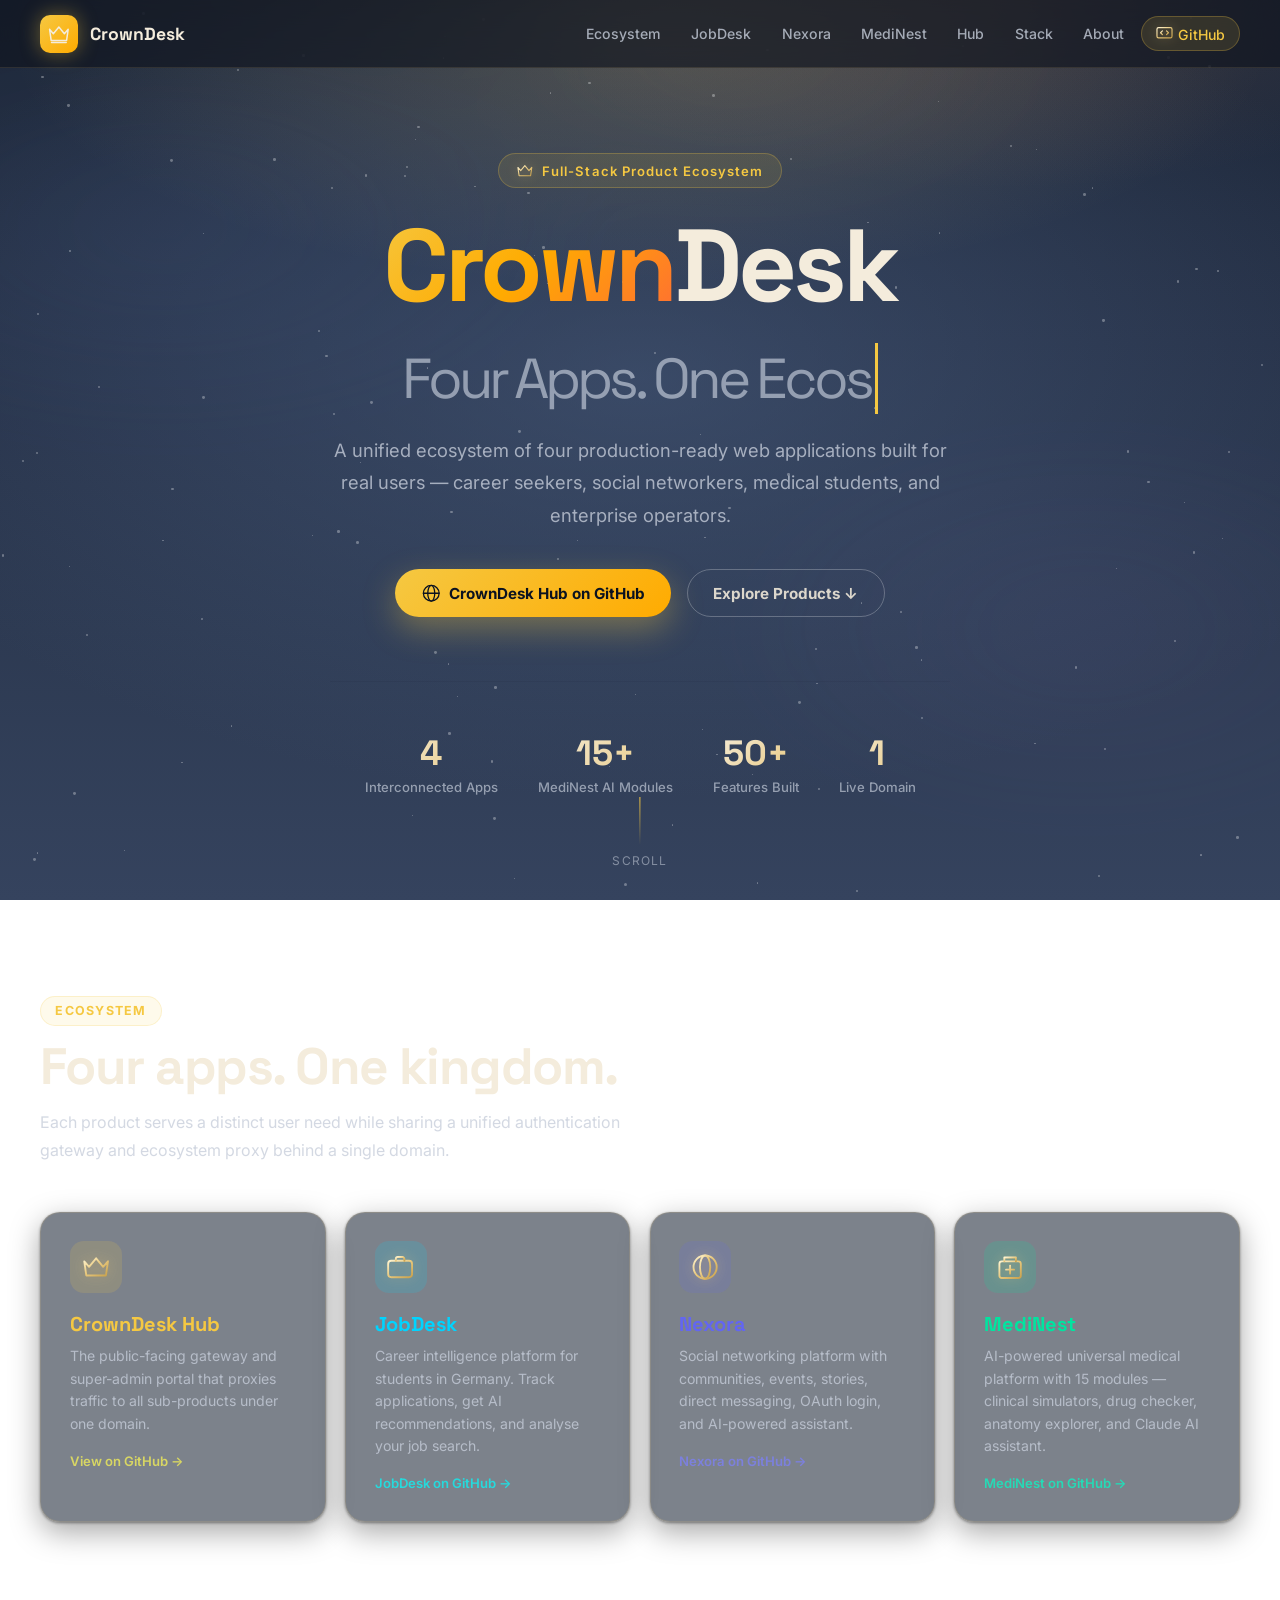
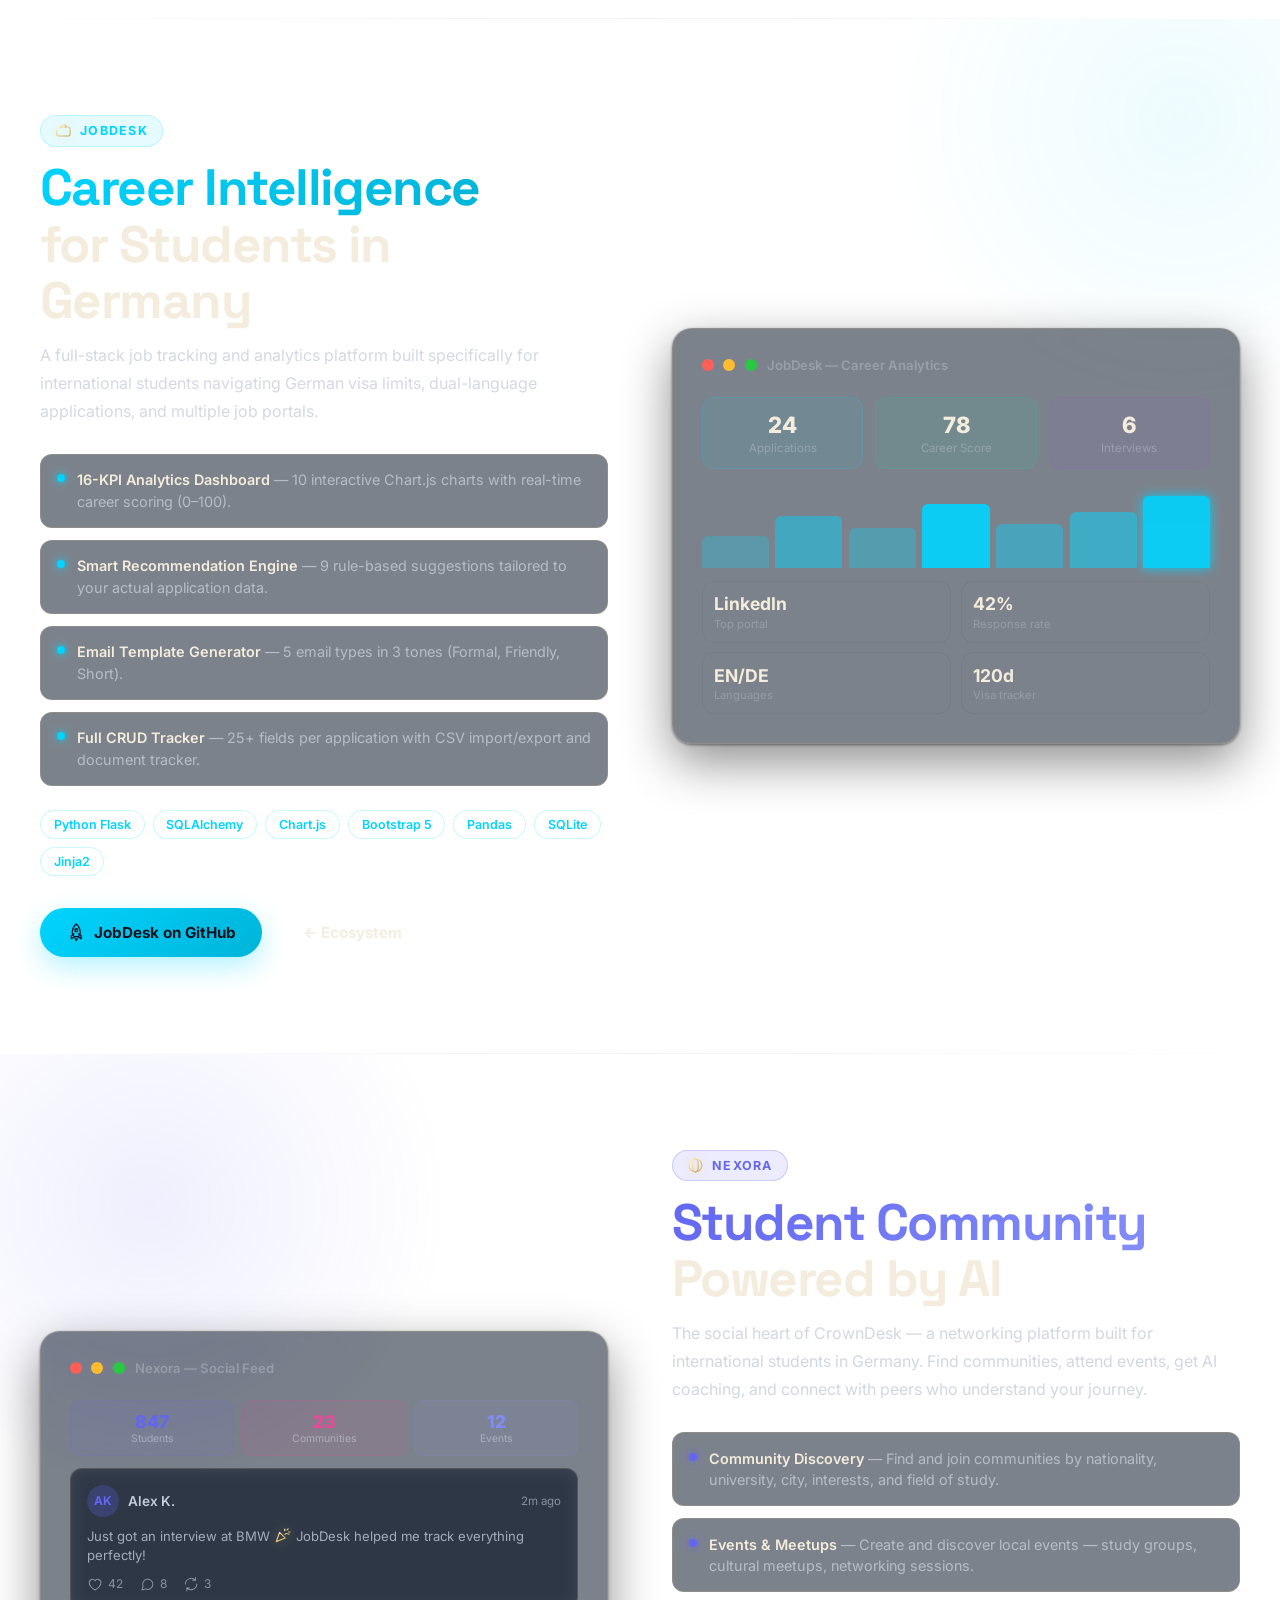
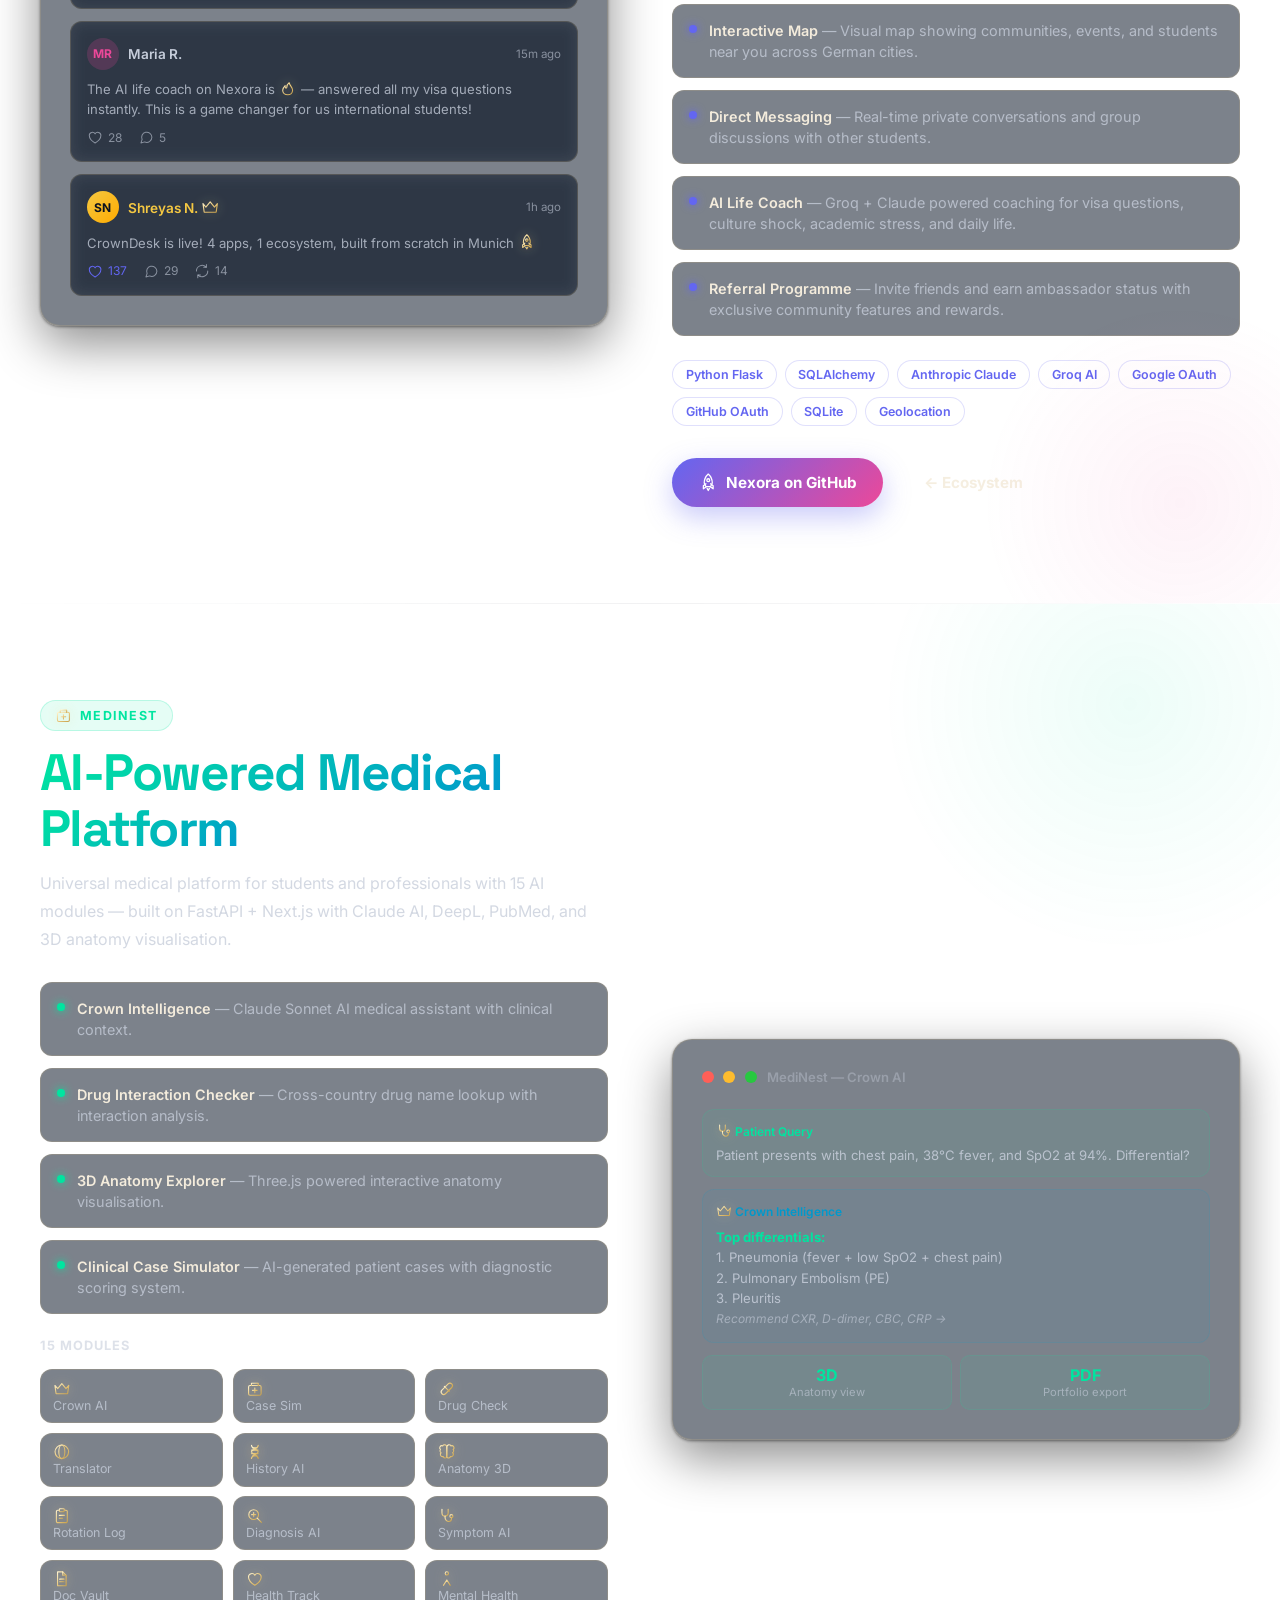
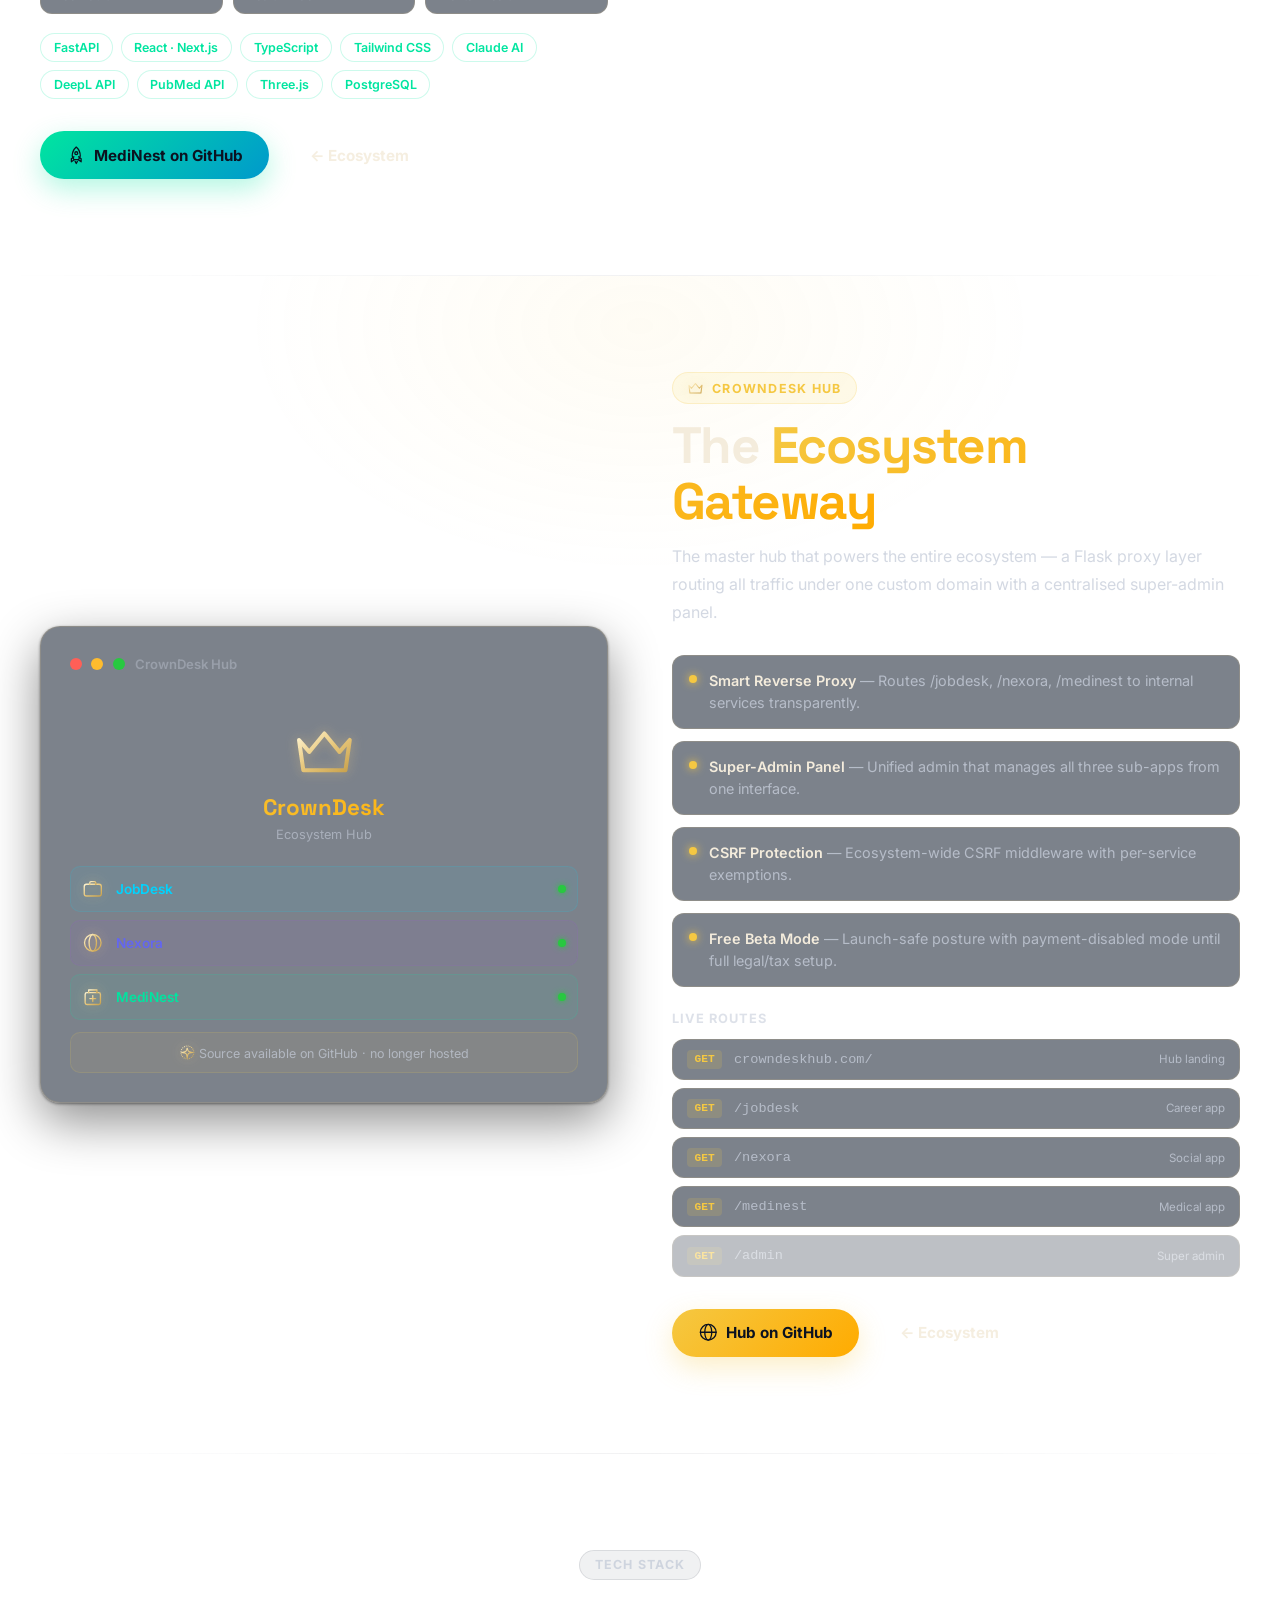
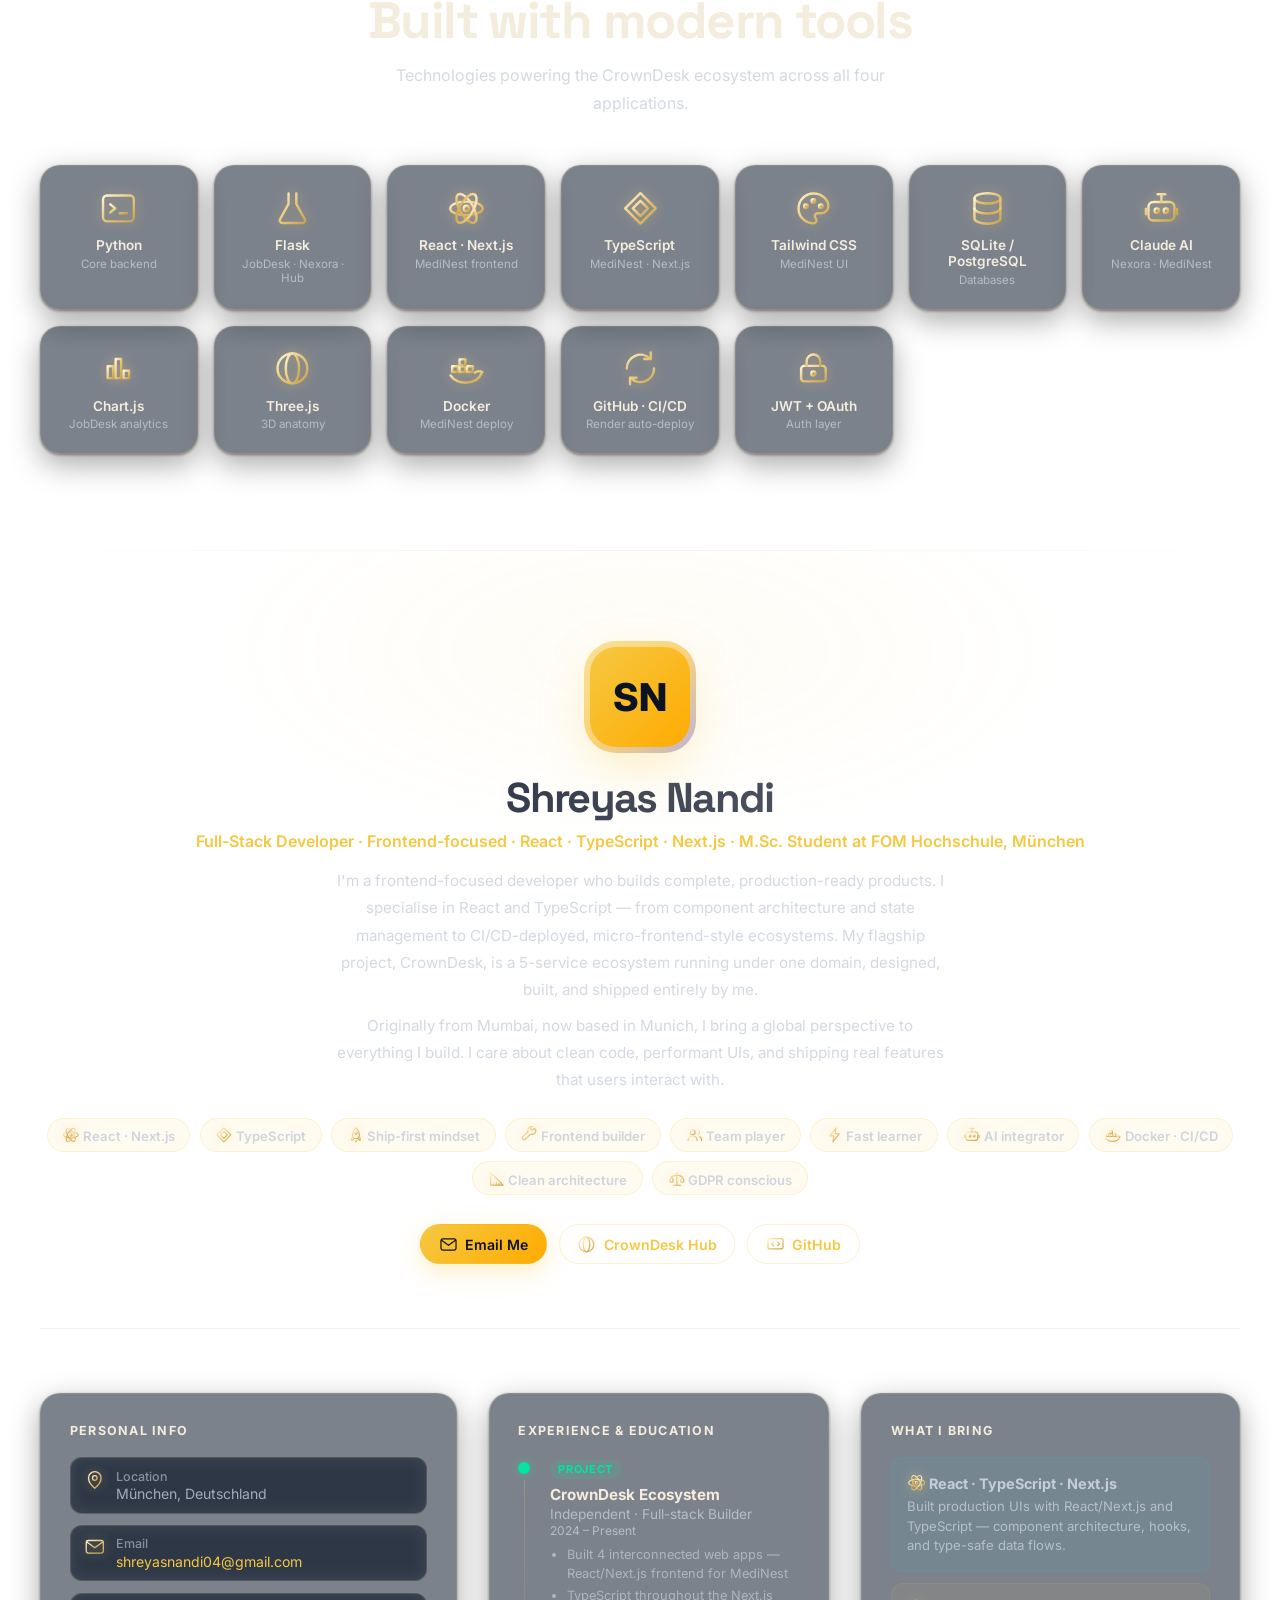
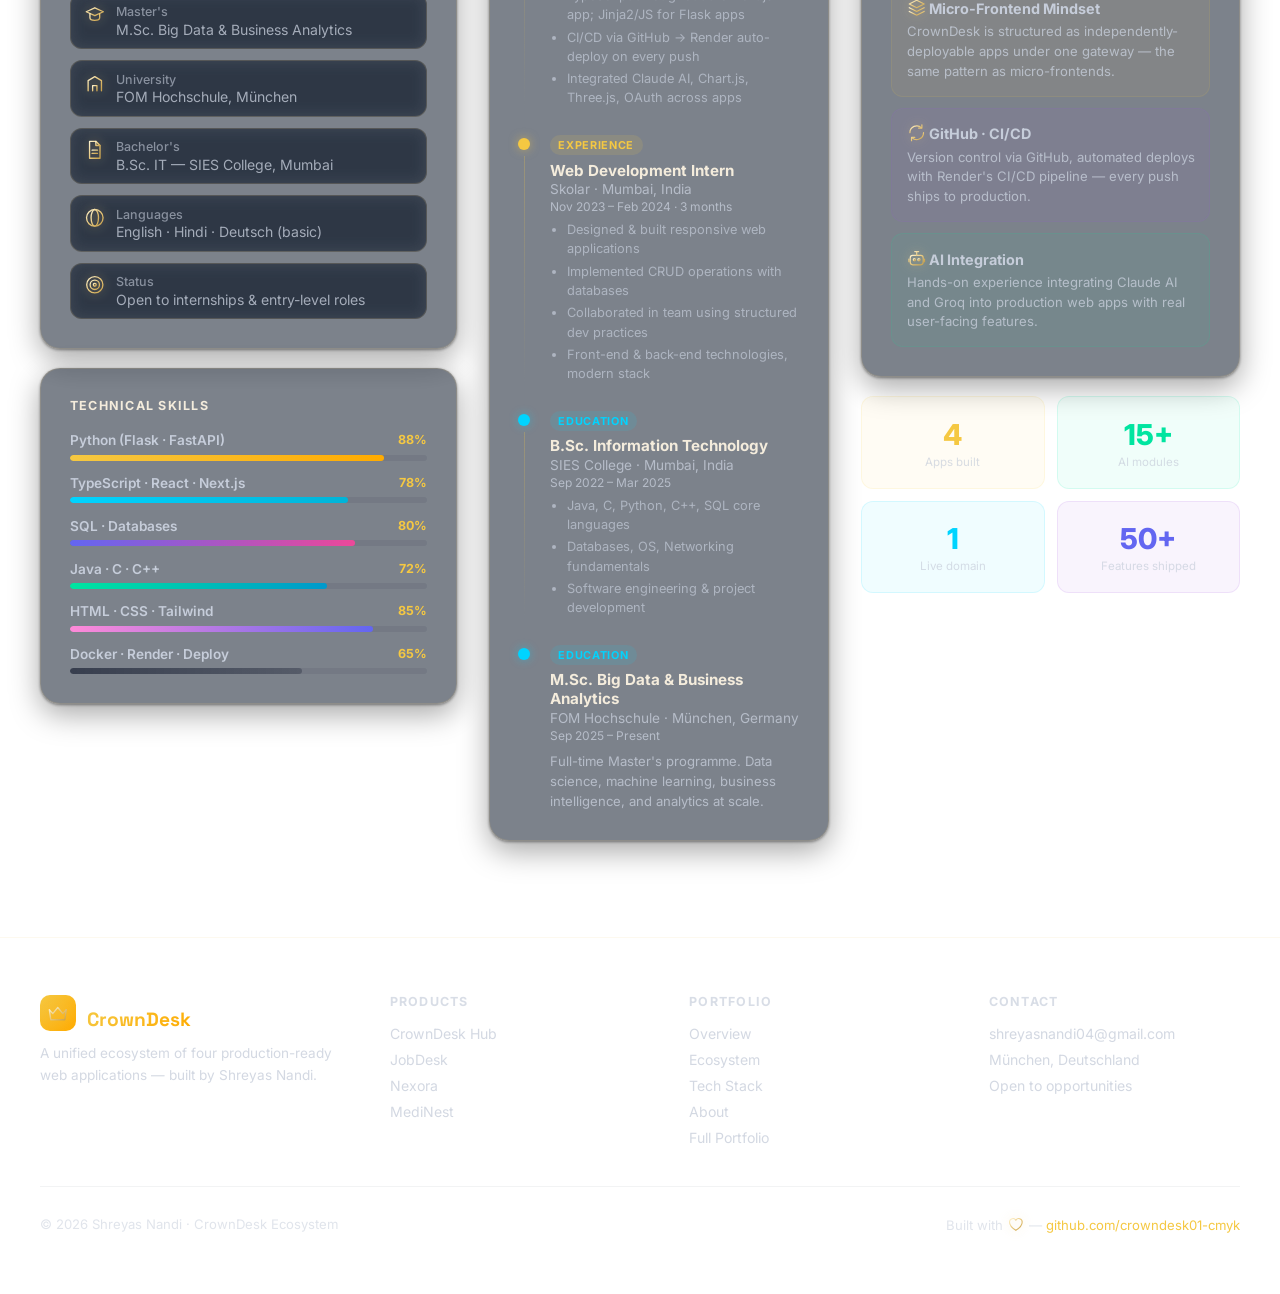
==== index.html @ 90d5b8d0 "Add files via upload" ====
<!DOCTYPE html>
<html lang="en">
<head>
  <meta charset="UTF-8">
  <meta name="viewport" content="width=device-width, initial-scale=1.0">
  <title>CrownDesk Ecosystem — Portfolio</title>
  <link rel="preconnect" href="https://fonts.googleapis.com">
  <link rel="preconnect" href="https://fonts.gstatic.com" crossorigin>
  <link href="https://fonts.googleapis.com/css2?family=Inter:wght@300;400;500;600;700;800;900&family=Space+Grotesk:wght@400;500;600;700&display=swap" rel="stylesheet">
  <style>
    /* ─── Gold line icons ─── */
    .ic-sprite { position: absolute; width: 0; height: 0; overflow: hidden; }
    .ic {
      width: 1.35em; height: 1.35em;
      fill: none;
      stroke: url(#goldStroke);
      stroke-width: 1.5;
      stroke-linecap: round;
      stroke-linejoin: round;
      vertical-align: -0.24em;
      filter: drop-shadow(0 0 6px rgba(232,200,125,.45));
      overflow: visible;
      flex: none;
    }
    /* on filled surfaces a gold stroke is invisible — follow the text colour instead */
    .btn .ic, .nav-crown .ic, .social-action .ic, .about-link.primary .ic {
      stroke: currentColor;
      filter: none;
    }

    /* ─── Reset & Base ─── */
    *, *::before, *::after { box-sizing: border-box; margin: 0; padding: 0; }
    html { scroll-behavior: smooth; font-size: 16px; }
    body {
      font-family: 'Inter', sans-serif;
      background: #ffffff;
      color: #f4ecdc;
      overflow-x: hidden;
    }
    a { color: inherit; text-decoration: none; }
    img { max-width: 100%; }

    /* ─── CSS Variables ─── */
    :root {
      /* --sp = scroll progress 0→1, set in JS. Drives the dusk→midnight shift. */
      --sp: 0;

      --gold: #f5c842;
      --gold-dim: #b8912e;
      --hub-bg: #eef1f6;

      --jd-cyan: #00d4ff;
      --jd-teal: #00b4d8;
      --jd-dark: #eef6fc;

      --nx-purple: #6366f1;
      --nx-pink: #ec4899;
      --nx-blue: #818cf8;
      --nx-dark: #f7f5fc;

      --mn-green: #00e5a0;
      --mn-blue: #0099cc;
      --mn-dark: #edf9f6;

      --radius: 20px;
      --radius-sm: 12px;
    }

    /* ─── Scrollbar ─── */
    ::-webkit-scrollbar { width: 6px; }
    ::-webkit-scrollbar-track { background: #eef1f6; }
    ::-webkit-scrollbar-thumb { background: var(--gold); border-radius: 3px; }

    /* ─── Navigation ─── */
    .nav {
      position: fixed; top: 0; left: 0; right: 0; z-index: 100;
      display: flex; align-items: center; justify-content: space-between;
      padding: 0 2.5rem;
      height: 68px;
      background: rgba(255, 255, 255, 0.82);
      backdrop-filter: blur(20px);
      border-bottom: 1px solid rgba(15, 23, 42, 0.08);
    }
    .nav-brand {
      display: flex; align-items: center; gap: 0.75rem;
      font-family: 'Space Grotesk', sans-serif;
      font-weight: 700; font-size: 1.1rem;
    }
    .nav-crown {
      width: 38px; height: 38px;
      background: linear-gradient(135deg, var(--gold), #ffab00);
      border-radius: 10px;
      display: grid; place-items: center;
      font-size: 1.1rem;
      box-shadow: 0 0 20px rgba(245, 200, 66, 0.4);
      animation: pulse-crown 3s ease-in-out infinite;
    }
    @keyframes pulse-crown {
      0%, 100% { box-shadow: 0 0 20px rgba(245, 200, 66, 0.4); }
      50% { box-shadow: 0 0 40px rgba(245, 200, 66, 0.7); }
    }
    .nav-links { display: flex; align-items: center; gap: 0.2rem; }
    .nav-links a {
      padding: 0.45rem 0.85rem;
      border-radius: 999px;
      font-size: 0.88rem; font-weight: 500;
      color: rgba(232, 234, 246, 0.7);
      transition: all 0.2s;
    }
    .nav-links a:hover { color: #f4ecdc; background: rgba(15,23,42,0.05); }
    .nav-links a.nav-live {
      background: rgba(245, 200, 66, 0.12);
      color: var(--gold);
      border: 1px solid rgba(245, 200, 66, 0.25);
    }
    .nav-links a.nav-live:hover { background: rgba(245, 200, 66, 0.22); }

    /* ─── Particle Canvas ─── */
    #particle-canvas {
      position: absolute; inset: 0; pointer-events: none;
    }

    /* ─── Hero Section ─── */
    .hero {
      position: relative;
      min-height: 100vh;
      display: flex; align-items: center; justify-content: center;
      text-align: center;
      padding: 7rem 2rem 4rem;
      overflow: hidden;
      background: radial-gradient(ellipse at 50% 0%, rgba(245,200,66,0.12) 0%, transparent 60%),
                  radial-gradient(ellipse at 80% 80%, rgba(157,78,221,0.08) 0%, transparent 50%),
                  #ffffff;
    }
    .hero-glow {
      position: absolute;
      width: 700px; height: 700px;
      top: 50%; left: 50%;
      transform: translate(-50%, -60%);
      background: radial-gradient(circle, rgba(245,200,66,0.08) 0%, transparent 70%);
      pointer-events: none;
    }
    .hero-content { position: relative; z-index: 2; max-width: 900px; }
    .hero-eyebrow {
      display: inline-flex; align-items: center; gap: 0.5rem;
      padding: 0.5rem 1.1rem;
      background: rgba(245,200,66,0.1);
      border: 1px solid rgba(245,200,66,0.25);
      border-radius: 999px;
      font-size: 0.82rem; font-weight: 600; letter-spacing: 0.08em;
      color: var(--gold);
      margin-bottom: 1.8rem;
      opacity: 0; transform: translateY(20px);
      animation: fade-up 0.7s ease 0.3s forwards;
    }
    .hero-title {
      font-family: 'Space Grotesk', sans-serif;
      font-size: clamp(3.2rem, 8vw, 7rem);
      font-weight: 800; line-height: 0.95;
      letter-spacing: -0.04em;
      opacity: 0; transform: translateY(30px);
      animation: fade-up 0.8s ease 0.5s forwards;
    }
    .hero-title { color: #f4ecdc; }
    .hero-title .crown-word {
      background: linear-gradient(135deg, var(--gold), #ffab00, #ff6b35);
      -webkit-background-clip: text; -webkit-text-fill-color: transparent;
      background-clip: text;
    }
    .hero-sub {
      margin: 1.4rem auto 0;
      max-width: 620px;
      font-size: 1.15rem; line-height: 1.75;
      color: rgba(198,205,218,.78);
      opacity: 0; transform: translateY(20px);
      animation: fade-up 0.8s ease 0.75s forwards;
    }
    .hero-actions {
      display: flex; justify-content: center; flex-wrap: wrap; gap: 1rem;
      margin-top: 2.4rem;
      opacity: 0; transform: translateY(20px);
      animation: fade-up 0.8s ease 1s forwards;
    }
    .btn {
      display: inline-flex; align-items: center; gap: 0.5rem;
      padding: 0.85rem 1.6rem;
      border-radius: 999px;
      font-weight: 700; font-size: 0.95rem;
      transition: all 0.25s cubic-bezier(0.34, 1.56, 0.64, 1);
      cursor: pointer; border: none;
    }
    .btn:hover { transform: translateY(-3px) scale(1.04); }
    .btn-gold {
      background: linear-gradient(135deg, var(--gold), #ffab00);
      color: #0b1220;
      box-shadow: 0 12px 32px rgba(245,200,66,0.35);
    }
    .btn-gold:hover { box-shadow: 0 20px 48px rgba(245,200,66,0.55); }
    .btn-outline {
      background: transparent;
      border: 1.5px solid rgba(15,23,42,0.2);
      color: rgba(198,205,218,.70);
    }
    .btn-outline:hover { border-color: rgba(198,205,218,.68); color: #f4ecdc; background: rgba(15,23,42,0.06); }

    /* Ecosystem stat strip */
    .hero-stats {
      display: flex; justify-content: center; flex-wrap: wrap; gap: 2.5rem;
      margin-top: 4rem;
      padding-top: 3rem;
      border-top: 1px solid rgba(15,23,42,0.07);
      opacity: 0; transform: translateY(20px);
      animation: fade-up 0.8s ease 1.2s forwards;
    }
    .hero-stat { text-align: center; }
    .hero-stat-num {
      font-family: 'Space Grotesk', sans-serif;
      font-size: 2.2rem; font-weight: 800;
      background: linear-gradient(135deg, #0f172a, #475569);
      -webkit-background-clip: text; -webkit-text-fill-color: transparent;
      background-clip: text;
    }
    .hero-stat-label { font-size: 0.82rem; color: rgba(198,205,218,.68); margin-top: 0.25rem; font-weight: 500; }

    /* scroll indicator */
    .scroll-indicator {
      position: absolute; bottom: 2rem; left: 50%; transform: translateX(-50%);
      display: flex; flex-direction: column; align-items: center; gap: 0.5rem;
      color: rgba(198,205,218,.55); font-size: 0.75rem; letter-spacing: 0.1em;
      animation: bounce-scroll 2.5s ease-in-out infinite;
    }
    .scroll-line {
      width: 1.5px; height: 48px;
      background: linear-gradient(to bottom, var(--gold), transparent);
    }
    @keyframes bounce-scroll {
      0%, 100% { transform: translateX(-50%) translateY(0); opacity: 0.35; }
      50% { transform: translateX(-50%) translateY(8px); opacity: 0.7; }
    }

    /* ─── Section Base ─── */
    .section { padding: 6rem 2rem; }
    .section-inner { max-width: 1200px; margin: 0 auto; }
    .section-tag {
      display: inline-flex; align-items: center; gap: 0.5rem;
      padding: 0.4rem 0.9rem;
      border-radius: 999px;
      font-size: 0.78rem; font-weight: 700; letter-spacing: 0.1em;
      text-transform: uppercase;
    }
    .section-title {
      font-family: 'Space Grotesk', sans-serif;
      font-size: clamp(2rem, 4vw, 3.2rem);
      font-weight: 800; letter-spacing: -0.03em;
      line-height: 1.1;
      margin-top: 0.85rem;
    }
    .section-desc {
      margin-top: 0.75rem;
      max-width: 580px;
      font-size: 1rem; line-height: 1.75;
      color: rgba(198,205,218,.74);
    }

    /* ─── Reveal Animation ─── */
    .reveal {
      opacity: 0;
      transform: translateY(40px);
      transition: opacity 0.7s cubic-bezier(0.25, 0.46, 0.45, 0.94),
                  transform 0.7s cubic-bezier(0.25, 0.46, 0.45, 0.94);
    }
    .reveal.visible { opacity: 1; transform: translateY(0); }
    .reveal-left {
      opacity: 0; transform: translateX(-40px);
      transition: opacity 0.7s ease, transform 0.7s ease;
    }
    .reveal-left.visible { opacity: 1; transform: translateX(0); }
    .reveal-right {
      opacity: 0; transform: translateX(40px);
      transition: opacity 0.7s ease, transform 0.7s ease;
    }
    .reveal-right.visible { opacity: 1; transform: translateX(0); }
    .delay-1 { transition-delay: 0.1s; }
    .delay-2 { transition-delay: 0.2s; }
    .delay-3 { transition-delay: 0.3s; }
    .delay-4 { transition-delay: 0.4s; }
    .delay-5 { transition-delay: 0.5s; }

    @keyframes fade-up {
      to { opacity: 1; transform: translateY(0); }
    }

    /* ─── Ecosystem Map ─── */
    .ecosystem-section {
      background: linear-gradient(180deg, #ffffff 0%, #f3f5f9 100%);
    }
    .ecosystem-grid {
      display: grid;
      grid-template-columns: repeat(auto-fit, minmax(260px, 1fr));
      gap: 1.2rem;
      margin-top: 3rem;
    }
    .eco-card {
      position: relative;
      padding: 1.8rem;
      border-radius: var(--radius);
      border: 1px solid rgba(15,23,42,0.07);
      background: rgba(15,23,42,0.03);
      cursor: pointer;
      transition: transform 0.3s cubic-bezier(0.34, 1.56, 0.64, 1),
                  box-shadow 0.3s ease,
                  border-color 0.3s ease;
      overflow: hidden;
      text-decoration: none; color: inherit; display: block;
    }
    .eco-card::before {
      content: ''; position: absolute; inset: 0;
      background: var(--eco-glow);
      opacity: 0; transition: opacity 0.35s;
    }
    .eco-card:hover { transform: translateY(-8px) scale(1.02); }
    .eco-card:hover::before { opacity: 1; }
    .eco-card.hub { --eco-glow: radial-gradient(circle at top left, rgba(245,200,66,0.12) 0%, transparent 60%); }
    .eco-card.hub:hover { border-color: rgba(245,200,66,0.4); box-shadow: 0 24px 64px rgba(245,200,66,0.18); }
    .eco-card.jobdesk { --eco-glow: radial-gradient(circle at top left, rgba(0,212,255,0.12) 0%, transparent 60%); }
    .eco-card.jobdesk:hover { border-color: rgba(0,212,255,0.4); box-shadow: 0 24px 64px rgba(0,212,255,0.18); }
    .eco-card.nexora { --eco-glow: radial-gradient(circle at top left, rgba(99,102,241,0.12) 0%, transparent 60%); }
    .eco-card.nexora:hover { border-color: rgba(99,102,241,0.4); box-shadow: 0 24px 64px rgba(99,102,241,0.18); }
    .eco-card.medinest { --eco-glow: radial-gradient(circle at top left, rgba(0,229,160,0.12) 0%, transparent 60%); }
    .eco-card.medinest:hover { border-color: rgba(0,229,160,0.4); box-shadow: 0 24px 64px rgba(0,229,160,0.18); }
    .eco-icon {
      width: 52px; height: 52px;
      border-radius: 14px;
      display: grid; place-items: center;
      font-size: 1.4rem; margin-bottom: 1.1rem;
    }
    .eco-card.hub .eco-icon { background: rgba(245,200,66,0.15); }
    .eco-card.jobdesk .eco-icon { background: rgba(0,212,255,0.15); }
    .eco-card.nexora .eco-icon { background: rgba(99,102,241,0.15); }
    .eco-card.medinest .eco-icon { background: rgba(0,229,160,0.15); }
    .eco-name {
      font-family: 'Space Grotesk', sans-serif;
      font-size: 1.25rem; font-weight: 700;
    }
    .eco-card.hub .eco-name { color: var(--gold); }
    .eco-card.jobdesk .eco-name { color: var(--jd-cyan); }
    .eco-card.nexora .eco-name { color: var(--nx-purple); }
    .eco-card.medinest .eco-name { color: var(--mn-green); }
    .eco-desc { margin-top: 0.5rem; font-size: 0.88rem; color: rgba(198,205,218,.72); line-height: 1.6; }
    .eco-link {
      display: inline-flex; align-items: center; gap: 0.4rem;
      margin-top: 1.1rem; font-size: 0.82rem; font-weight: 600;
      opacity: 0.7; transition: opacity 0.2s;
    }
    .eco-card:hover .eco-link { opacity: 1; }
    .eco-card.hub .eco-link { color: var(--gold); }
    .eco-card.jobdesk .eco-link { color: var(--jd-cyan); }
    .eco-card.nexora .eco-link { color: var(--nx-purple); }
    .eco-card.medinest .eco-link { color: var(--mn-green); }

    /* ─── Product Sections ─── */

    /* JobDesk */
    .jobdesk-section {
      background: linear-gradient(180deg, #f4f8fb 0%, #f1f8fc 100%);
      position: relative; overflow: hidden;
    }
    .jobdesk-section::before {
      content: '';
      position: absolute; top: -200px; right: -200px;
      width: 600px; height: 600px;
      background: radial-gradient(circle, rgba(0,212,255,0.07) 0%, transparent 70%);
      pointer-events: none;
    }
    .product-layout { display: grid; grid-template-columns: 1fr 1fr; gap: 4rem; align-items: center; }
    .product-tag { background: rgba(0,212,255,0.1); color: var(--jd-cyan); border: 1px solid rgba(0,212,255,0.2); }
    .product-title-jd { color: #f4ecdc; }
    .product-title-jd span {
      background: linear-gradient(135deg, var(--jd-cyan), var(--jd-teal));
      -webkit-background-clip: text; -webkit-text-fill-color: transparent; background-clip: text;
    }
    .feature-list { margin-top: 1.8rem; display: grid; gap: 0.75rem; }
    .feature-item {
      display: flex; align-items: flex-start; gap: 0.75rem;
      padding: 0.9rem 1rem;
      border-radius: var(--radius-sm);
      background: rgba(0,212,255,0.05);
      border: 1px solid rgba(0,212,255,0.1);
      transition: background 0.25s, border-color 0.25s;
    }
    .feature-item:hover { background: rgba(0,212,255,0.1); border-color: rgba(0,212,255,0.2); }
    .feature-dot {
      width: 8px; height: 8px; border-radius: 50%;
      flex-shrink: 0; margin-top: 5px;
    }
    .dot-jd { background: var(--jd-cyan); box-shadow: 0 0 8px var(--jd-cyan); }
    .dot-nx { background: var(--nx-purple); box-shadow: 0 0 8px var(--nx-purple); }
    .dot-mn { background: var(--mn-green); box-shadow: 0 0 8px var(--mn-green); }
    .dot-hub { background: var(--gold); box-shadow: 0 0 8px var(--gold); }
    .feature-text { font-size: 0.9rem; color: rgba(198,205,218,.84); line-height: 1.5; }
    .feature-text strong { color: #f4ecdc; font-weight: 600; }

    .product-visual {
      position: relative;
    }
    .product-card-mock {
      background: rgba(15,23,42,0.03);
      border: 1px solid rgba(15,23,42,0.08);
      border-radius: var(--radius);
      padding: 1.8rem;
      position: relative; overflow: hidden;
    }
    .mock-header {
      display: flex; align-items: center; gap: 0.6rem; margin-bottom: 1.5rem;
    }
    .mock-dot { width: 12px; height: 12px; border-radius: 50%; }
    .mock-title { font-size: 0.82rem; font-weight: 600; opacity: 0.5; }
    .mock-bar {
      height: 8px; border-radius: 999px; margin-bottom: 0.6rem;
    }
    .mock-chart {
      margin-top: 1.2rem;
      display: grid; grid-template-columns: repeat(7, 1fr);
      gap: 0.4rem; align-items: end; height: 80px;
    }
    .mock-bar-v {
      border-radius: 6px 6px 0 0;
      transition: height 1s ease;
    }
    .mock-stat-row { display: grid; grid-template-columns: repeat(3, 1fr); gap: 0.75rem; margin-top: 1.2rem; }
    .mock-stat { padding: 0.8rem; border-radius: var(--radius-sm); text-align: center; }
    .mock-stat-num { font-size: 1.4rem; font-weight: 800; }
    .mock-stat-label { font-size: 0.72rem; opacity: 0.5; margin-top: 0.2rem; }
    .mock-kpi-grid { display: grid; grid-template-columns: repeat(2, 1fr); gap: 0.6rem; margin-top: 0.8rem; }
    .mock-kpi {
      padding: 0.7rem; border-radius: var(--radius-sm);
      border: 1px solid rgba(15,23,42,0.06);
    }
    .mock-kpi-v { font-size: 1.1rem; font-weight: 700; }
    .mock-kpi-l { font-size: 0.7rem; opacity: 0.45; margin-top: 0.15rem; }

    .tech-chips { display: flex; flex-wrap: wrap; gap: 0.5rem; margin-top: 1.5rem; }
    .tech-chip {
      padding: 0.38rem 0.8rem;
      border-radius: 999px;
      font-size: 0.78rem; font-weight: 600;
      border: 1px solid rgba(15,23,42,0.1);
    }
    .chip-jd { background: rgba(0,212,255,0.08); color: var(--jd-cyan); border-color: rgba(0,212,255,0.2); }
    .chip-nx { background: rgba(99,102,241,0.08); color: var(--nx-purple); border-color: rgba(99,102,241,0.2); }
    .chip-mn { background: rgba(0,229,160,0.08); color: var(--mn-green); border-color: rgba(0,229,160,0.2); }
    .chip-hub { background: rgba(245,200,66,0.08); color: var(--gold); border-color: rgba(245,200,66,0.2); }

    .product-links { display: flex; gap: 0.9rem; flex-wrap: wrap; margin-top: 2rem; }
    .btn-jd {
      background: linear-gradient(135deg, var(--jd-cyan), var(--jd-teal));
      color: #0b1220; box-shadow: 0 10px 28px rgba(0,212,255,0.3);
    }
    .btn-jd:hover { box-shadow: 0 18px 44px rgba(0,212,255,0.5); }
    .btn-nx {
      background: linear-gradient(135deg, var(--nx-purple), var(--nx-pink));
      color: #fff; box-shadow: 0 10px 28px rgba(99,102,241,0.35);
    }
    .btn-nx:hover { box-shadow: 0 18px 44px rgba(99,102,241,0.55); }
    .btn-mn {
      background: linear-gradient(135deg, var(--mn-green), var(--mn-blue));
      color: #0b1220; box-shadow: 0 10px 28px rgba(0,229,160,0.3);
    }
    .btn-mn:hover { box-shadow: 0 18px 44px rgba(0,229,160,0.5); }
    .btn-hub {
      background: linear-gradient(135deg, var(--gold), #ffab00);
      color: #0b1220; box-shadow: 0 10px 28px rgba(245,200,66,0.3);
    }
    .btn-hub:hover { box-shadow: 0 18px 44px rgba(245,200,66,0.5); }

    /* Nexora */
    .nexora-section {
      background: linear-gradient(180deg, #f6f5fd 0%, #f2f4fc 100%);
      position: relative; overflow: hidden;
    }
    .nexora-section::before {
      content: '';
      position: absolute; top: -150px; left: -150px;
      width: 600px; height: 600px;
      background: radial-gradient(circle, rgba(99,102,241,0.1) 0%, transparent 70%);
      pointer-events: none;
      animation: float-orb 12s ease-in-out infinite;
    }
    .nexora-section::after {
      content: '';
      position: absolute; bottom: -100px; right: -100px;
      width: 400px; height: 400px;
      background: radial-gradient(circle, rgba(236,72,153,0.07) 0%, transparent 70%);
      pointer-events: none;
      animation: float-orb 16s ease-in-out infinite reverse;
    }
    @keyframes float-orb {
      0%,100% { transform: translate(0,0) scale(1); }
      50% { transform: translate(30px,-20px) scale(1.1); }
    }
    .product-tag-nx { background: rgba(99,102,241,0.12); color: var(--nx-purple); border: 1px solid rgba(99,102,241,0.25); }
    .product-title-nx span {
      background: linear-gradient(135deg, var(--nx-purple), var(--nx-blue), var(--nx-pink));
      background-size: 200% auto;
      -webkit-background-clip: text; -webkit-text-fill-color: transparent; background-clip: text;
      animation: gradient-shift 4s ease infinite;
    }
    @keyframes gradient-shift {
      0% { background-position: 0% 50%; }
      50% { background-position: 100% 50%; }
      100% { background-position: 0% 50%; }
    }
    .feature-item-nx {
      background: rgba(99,102,241,0.05);
      border: 1px solid rgba(99,102,241,0.1);
    }
    .feature-item-nx:hover { background: rgba(99,102,241,0.12); border-color: rgba(99,102,241,0.25); }

    .social-mock { display: grid; gap: 0.75rem; }
    .social-post {
      padding: 1rem;
      border-radius: var(--radius-sm);
      background: rgba(157,78,221,0.06);
      border: 1px solid rgba(157,78,221,0.12);
    }
    .social-post-header { display: flex; align-items: center; gap: 0.6rem; margin-bottom: 0.6rem; }
    .social-avatar {
      width: 32px; height: 32px; border-radius: 50%;
      display: grid; place-items: center;
      font-size: 0.75rem; font-weight: 700;
    }
    .social-name { font-size: 0.85rem; font-weight: 600; }
    .social-time { font-size: 0.72rem; color: rgba(198,205,218,.60); margin-left: auto; }
    .social-body { font-size: 0.82rem; color: rgba(198,205,218,.78); line-height: 1.5; }
    .social-actions { display: flex; gap: 1rem; margin-top: 0.6rem; }
    .social-action { font-size: 0.75rem; color: rgba(198,205,218,.60); display: flex; align-items: center; gap: 0.3rem; }

    /* MediNest */
    .medinest-section {
      background: linear-gradient(180deg, #edf9f6 0%, #eff9f6 100%);
      position: relative; overflow: hidden;
    }
    .medinest-section::before {
      content: '';
      position: absolute; top: -150px; right: -100px;
      width: 500px; height: 500px;
      background: radial-gradient(circle, rgba(0,229,160,0.07) 0%, transparent 70%);
      pointer-events: none;
    }
    .product-tag-mn { background: rgba(0,229,160,0.1); color: var(--mn-green); border: 1px solid rgba(0,229,160,0.2); }
    .product-title-mn span {
      background: linear-gradient(135deg, var(--mn-green), var(--mn-blue));
      -webkit-background-clip: text; -webkit-text-fill-color: transparent; background-clip: text;
    }
    .feature-item-mn {
      background: rgba(0,229,160,0.04);
      border: 1px solid rgba(0,229,160,0.08);
    }
    .feature-item-mn:hover { background: rgba(0,229,160,0.1); border-color: rgba(0,229,160,0.2); }

    .modules-grid { display: grid; grid-template-columns: repeat(3, 1fr); gap: 0.6rem; margin-top: 1rem; }
    .module-chip {
      padding: 0.6rem 0.75rem;
      border-radius: var(--radius-sm);
      background: rgba(0,229,160,0.06);
      border: 1px solid rgba(0,229,160,0.1);
      font-size: 0.78rem; color: rgba(198,205,218,.80);
      transition: all 0.2s;
    }
    .module-chip:hover { background: rgba(0,229,160,0.14); border-color: rgba(0,229,160,0.25); color: var(--mn-green); }
    .module-chip span { display: block; font-weight: 600; font-size: 0.82rem; }

    /* Hub section */
    .hub-section {
      background: linear-gradient(180deg, #fafbfd 0%, #f3f5f9 100%);
      position: relative; overflow: hidden;
    }
    .hub-section::before {
      content: '';
      position: absolute;
      top: -200px; left: 50%; transform: translateX(-50%);
      width: 800px; height: 500px;
      background: radial-gradient(ellipse, rgba(245,200,66,0.06) 0%, transparent 70%);
      pointer-events: none;
    }
    .product-tag-hub { background: rgba(245,200,66,0.1); color: var(--gold); border: 1px solid rgba(245,200,66,0.2); }
    .product-title-hub span {
      background: linear-gradient(135deg, var(--gold), #ffab00);
      -webkit-background-clip: text; -webkit-text-fill-color: transparent; background-clip: text;
    }
    .feature-item-hub {
      background: rgba(245,200,66,0.04);
      border: 1px solid rgba(245,200,66,0.08);
    }
    .feature-item-hub:hover { background: rgba(245,200,66,0.1); border-color: rgba(245,200,66,0.2); }

    .routes-grid { display: grid; gap: 0.5rem; margin-top: 0.5rem; }
    .route-item {
      display: flex; align-items: center; gap: 0.75rem;
      padding: 0.65rem 0.9rem;
      border-radius: var(--radius-sm);
      background: rgba(245,200,66,0.05);
      border: 1px solid rgba(245,200,66,0.1);
      font-family: monospace; font-size: 0.85rem;
      transition: all 0.2s;
    }
    .route-item:hover { background: rgba(245,200,66,0.1); border-color: rgba(245,200,66,0.25); }
    .route-method {
      padding: 0.2rem 0.45rem;
      border-radius: 4px;
      font-size: 0.7rem; font-weight: 700;
      background: rgba(245,200,66,0.15); color: var(--gold);
    }
    .route-path { color: rgba(198,205,218,.84); }
    .route-label { margin-left: auto; font-size: 0.72rem; color: rgba(198,205,218,.60); font-family: 'Inter', sans-serif; }

    /* ─── Tech Stack Section ─── */
    .techstack-section { background: #ffffff; }
    .stack-grid {
      display: grid;
      grid-template-columns: repeat(auto-fill, minmax(140px, 1fr));
      gap: 1rem; margin-top: 3rem;
    }
    .stack-card {
      padding: 1.4rem 1rem;
      border-radius: var(--radius);
      background: rgba(15,23,42,0.03);
      border: 1px solid rgba(15,23,42,0.07);
      text-align: center;
      transition: all 0.3s cubic-bezier(0.34, 1.56, 0.64, 1);
      cursor: default;
    }
    .stack-card:hover { transform: translateY(-6px); background: rgba(15,23,42,0.06); border-color: rgba(198,205,218,.38); }
    .stack-icon { font-size: 1.8rem; margin-bottom: 0.6rem; }
    .stack-name { font-size: 0.85rem; font-weight: 600; }
    .stack-sub { font-size: 0.72rem; color: rgba(198,205,218,.60); margin-top: 0.2rem; }

    /* ─── About Section ─── */
    .about-section {
      background: linear-gradient(180deg, #fbfcfe 0%, #ffffff 100%);
      position: relative; overflow: hidden;
    }
    .about-section::before {
      content: '';
      position: absolute; top: -100px; left: 50%; transform: translateX(-50%);
      width: 900px; height: 400px;
      background: radial-gradient(ellipse, rgba(245,200,66,0.05) 0%, transparent 70%);
      pointer-events: none;
    }
    .about-hero {
      text-align: center;
      padding-bottom: 4rem;
      border-bottom: 1px solid rgba(15,23,42,0.06);
      margin-bottom: 4rem;
    }
    .about-avatar-wrap {
      position: relative;
      display: inline-block;
      margin-bottom: 1.5rem;
    }
    .about-avatar-ring {
      position: absolute; inset: -6px;
      border-radius: 32px;
      background: linear-gradient(135deg, var(--gold), #ffab00, var(--nx-purple));
      animation: spin-ring 6s linear infinite;
      opacity: 0.5;
    }
    @keyframes spin-ring {
      0% { filter: hue-rotate(0deg); }
      100% { filter: hue-rotate(360deg); }
    }
    @keyframes avatar-float {
      0%, 100% { transform: translateY(0); }
      50% { transform: translateY(-8px); }
    }
    .about-avatar-wrap {
      animation: avatar-float 4s ease-in-out infinite;
    }
    .about-avatar {
      position: relative;
      width: 100px; height: 100px;
      border-radius: 26px;
      background: linear-gradient(135deg, var(--gold), #ffab00);
      display: grid; place-items: center;
      font-size: 2.4rem; font-weight: 800;
      color: #0b1220;
      box-shadow: 0 20px 50px rgba(245,200,66,0.3);
    }
    .about-name {
      font-family: 'Space Grotesk', sans-serif;
      font-size: 2.6rem; font-weight: 800; letter-spacing: -0.04em;
      background: linear-gradient(135deg, #0f172a, rgba(15,23,42,0.6));
      -webkit-background-clip: text; -webkit-text-fill-color: transparent; background-clip: text;
    }
    .about-role { font-size: 1rem; color: var(--gold); font-weight: 600; margin-top: 0.4rem; }
    .about-bio { margin: 1rem auto 0; max-width: 620px; font-size: 0.95rem; line-height: 1.8; color: rgba(198,205,218,.74); }
    .about-traits {
      display: flex; justify-content: center; flex-wrap: wrap; gap: 0.6rem;
      margin-top: 1.5rem;
    }
    .about-trait {
      padding: 0.45rem 0.9rem;
      border-radius: 999px;
      font-size: 0.82rem; font-weight: 600;
      background: rgba(245,200,66,0.08);
      border: 1px solid rgba(245,200,66,0.18);
      color: rgba(198,205,218,.84);
      transition: all 0.2s;
    }
    .about-trait:hover { background: rgba(245,200,66,0.18); color: #f4ecdc; }
    .about-links { display: flex; justify-content: center; gap: 0.75rem; flex-wrap: wrap; margin-top: 1.8rem; }
    .about-link {
      display: inline-flex; align-items: center; gap: 0.45rem;
      padding: 0.6rem 1.1rem;
      border-radius: 999px;
      font-size: 0.88rem; font-weight: 600;
      border: 1.5px solid rgba(245,200,66,0.25);
      color: var(--gold);
      transition: all 0.2s;
    }
    .about-link:hover { background: rgba(245,200,66,0.1); border-color: rgba(245,200,66,0.5); }
    .about-link.primary {
      background: linear-gradient(135deg, var(--gold), #ffab00);
      color: #0b1220; border-color: transparent;
      box-shadow: 0 8px 24px rgba(245,200,66,0.3);
    }
    .about-link.primary:hover { box-shadow: 0 14px 36px rgba(245,200,66,0.5); }

    /* 3-col about body */
    .about-body { display: grid; grid-template-columns: 1.1fr 0.9fr 1fr; gap: 2rem; align-items: start; }
    .about-tag { background: rgba(245,200,66,0.1); color: var(--gold); border: 1px solid rgba(245,200,66,0.2); }
    .about-card {
      padding: 1.8rem;
      border-radius: var(--radius);
      background: rgba(15,23,42,0.03);
      border: 1px solid rgba(15,23,42,0.07);
    }
    .about-card-title {
      font-size: 0.78rem; font-weight: 700; letter-spacing: 0.1em;
      text-transform: uppercase; color: rgba(198,205,218,.60);
      margin-bottom: 1.2rem;
    }
    .about-facts { display: grid; gap: 0.7rem; }
    .about-fact {
      display: flex; align-items: flex-start; gap: 0.7rem;
      font-size: 0.88rem; color: rgba(198,205,218,.80);
      padding: 0.65rem 0.8rem;
      border-radius: var(--radius-sm);
      background: rgba(15,23,42,0.025);
      border: 1px solid rgba(15,23,42,0.05);
      transition: border-color 0.2s;
    }
    .about-fact:hover { border-color: rgba(245,200,66,0.2); }
    .about-fact-icon { font-size: 1rem; flex-shrink: 0; }
    .about-fact strong { display: block; font-size: 0.78rem; color: rgba(198,205,218,.60); font-weight: 500; margin-bottom: 0.1rem; }

    /* Skill bars */
    .skill-bars { display: grid; gap: 0.9rem; }
    .skill-bar-header { display: flex; justify-content: space-between; margin-bottom: 0.4rem; }
    .skill-bar-name { font-size: 0.85rem; font-weight: 600; }
    .skill-bar-pct { font-size: 0.78rem; color: var(--gold); font-weight: 700; }
    .skill-bar-track {
      height: 6px; border-radius: 999px;
      background: rgba(15,23,42,0.07);
      overflow: hidden;
    }
    .skill-bar-fill {
      height: 100%; border-radius: 999px;
      width: 0;
      transition: width 1.2s cubic-bezier(0.25, 0.46, 0.45, 0.94);
    }

    /* Timeline */
    .timeline { display: grid; gap: 0; }
    .timeline-item { display: flex; gap: 1.2rem; padding-bottom: 1.6rem; position: relative; }
    .timeline-item:last-child { padding-bottom: 0; }
    .timeline-left { display: flex; flex-direction: column; align-items: center; }
    .timeline-dot {
      width: 12px; height: 12px; border-radius: 50%;
      background: var(--gold); flex-shrink: 0;
      box-shadow: 0 0 10px rgba(245,200,66,0.5);
      margin-top: 5px;
    }
    .timeline-dot.edu { background: var(--jd-cyan); box-shadow: 0 0 10px rgba(0,212,255,0.4); }
    .timeline-dot.project { background: var(--mn-green); box-shadow: 0 0 10px rgba(0,229,160,0.4); }
    .timeline-line {
      width: 1.5px; flex: 1; min-height: 20px;
      background: linear-gradient(to bottom, rgba(245,200,66,0.25), transparent);
      margin-top: 6px;
    }
    .timeline-item:last-child .timeline-line { display: none; }
    .timeline-content { flex: 1; }
    .timeline-badge {
      display: inline-block;
      padding: 0.18rem 0.55rem;
      border-radius: 999px;
      font-size: 0.68rem; font-weight: 700; letter-spacing: 0.06em;
      text-transform: uppercase;
      margin-bottom: 0.35rem;
    }
    .badge-exp { background: rgba(245,200,66,0.12); color: var(--gold); }
    .badge-edu { background: rgba(0,212,255,0.1); color: var(--jd-cyan); }
    .badge-proj { background: rgba(0,229,160,0.1); color: var(--mn-green); }
    .timeline-role { font-weight: 700; font-size: 0.95rem; color: #f4ecdc; }
    .timeline-company { font-size: 0.85rem; color: rgba(198,205,218,.72); margin-top: 0.1rem; }
    .timeline-period { font-size: 0.75rem; color: rgba(198,205,218,.55); margin-top: 0.1rem; }
    .timeline-note { font-size: 0.82rem; color: rgba(198,205,218,.68); line-height: 1.55; margin-top: 0.5rem; }
    .timeline-bullets { margin: 0.4rem 0 0; padding-left: 1.1rem; display: grid; gap: 0.2rem; }
    .timeline-bullets li { font-size: 0.8rem; color: rgba(198,205,218,.68); line-height: 1.5; }

    @media (max-width: 1100px) { .about-body { grid-template-columns: 1fr 1fr; } }
    @media (max-width: 720px) { .about-body { grid-template-columns: 1fr; } }

    /* ─── Footer ─── */
    .footer {
      background: #f6f8fa;
      border-top: 1px solid rgba(15,23,42,0.06);
      padding: 3.5rem 2rem;
    }
    .footer-inner {
      max-width: 1200px; margin: 0 auto;
      display: grid; grid-template-columns: 1.2fr 1fr 1fr 1fr;
      gap: 3rem;
    }
    .footer-brand-name {
      font-family: 'Space Grotesk', sans-serif;
      font-size: 1.2rem; font-weight: 700;
      background: linear-gradient(135deg, var(--gold), #ffab00);
      -webkit-background-clip: text; -webkit-text-fill-color: transparent; background-clip: text;
      margin-top: 0.8rem;
    }
    .footer-brand-desc { font-size: 0.85rem; color: rgba(198,205,218,.64); line-height: 1.65; margin-top: 0.6rem; }
    .footer-col-title { font-size: 0.78rem; font-weight: 700; letter-spacing: 0.1em; text-transform: uppercase; color: rgba(198,205,218,.68); margin-bottom: 1rem; }
    .footer-links { display: grid; gap: 0.55rem; }
    .footer-links a { font-size: 0.88rem; color: rgba(198,205,218,.72); transition: color 0.2s; }
    .footer-links a:hover { color: #f4ecdc; }
    .footer-bottom {
      max-width: 1200px; margin: 2.5rem auto 0;
      padding-top: 1.8rem;
      border-top: 1px solid rgba(15,23,42,0.05);
      display: flex; justify-content: space-between; align-items: center;
      flex-wrap: wrap; gap: 1rem;
      font-size: 0.82rem; color: rgba(198,205,218,.55);
    }
    .footer-bottom a { color: var(--gold); transition: opacity 0.2s; }
    .footer-bottom a:hover { opacity: 0.7; }

    /* ─── Typewriter ─── */
    .typewriter { border-right: 3px solid var(--gold); padding-right: 4px; animation: blink 1s step-end infinite; }
    @keyframes blink { 0%, 100% { border-color: var(--gold); } 50% { border-color: transparent; } }

    /* ─── Counter ─── */
    .counter-val { display: inline-block; }

    /* ─── Divider ─── */
    .section-divider {
      height: 1px;
      background: linear-gradient(to right, transparent, rgba(15,23,42,0.06), transparent);
    }

    /* ─── Advanced Animations ─── */
    .nav { transition: all 0.35s cubic-bezier(0.34, 1.2, 0.64, 1); }

    .eco-card {
      opacity: 0; transform: translateY(30px);
      transition: opacity 0.5s ease, transform 0.5s cubic-bezier(0.34, 1.56, 0.64, 1), box-shadow 0.3s ease, border-color 0.3s ease !important;
    }

    .product-card-mock {
      transition: transform 0.5s cubic-bezier(0.34, 1.56, 0.64, 1), box-shadow 0.3s ease;
    }
    .product-card-mock:hover {
      box-shadow: 0 30px 80px rgba(0,0,0,.5);
    }

    .btn {
      transition: all 0.3s cubic-bezier(0.34, 1.56, 0.64, 1) !important;
    }

    .feature-item {
      transition: all 0.25s cubic-bezier(0.34, 1.2, 0.64, 1) !important;
    }
    .feature-item:hover {
      transform: translateX(6px) !important;
    }

    .mock-bar-v {
      transition: height 0.8s cubic-bezier(0.34, 1.2, 0.64, 1) !important;
    }

    .module-chip {
      transition: all 0.25s cubic-bezier(0.34, 1.2, 0.64, 1) !important;
    }
    .module-chip:hover {
      transform: translateY(-3px) scale(1.05);
    }

    .stack-card {
      transition: all 0.35s cubic-bezier(0.34, 1.56, 0.64, 1) !important;
    }
    .stack-card:hover {
      transform: translateY(-8px) scale(1.05) !important;
      box-shadow: 0 20px 40px rgba(0,0,0,.3) !important;
    }

    .route-item {
      transition: all 0.25s cubic-bezier(0.34, 1.2, 0.64, 1) !important;
    }
    .route-item:hover {
      transform: translateX(6px) !important;
    }

    .about-trait {
      transition: all 0.25s cubic-bezier(0.34, 1.2, 0.64, 1) !important;
    }
    .about-trait:hover {
      transform: translateY(-3px) scale(1.06) !important;
    }

    .about-link {
      transition: all 0.3s cubic-bezier(0.34, 1.56, 0.64, 1) !important;
    }
    .about-link:hover {
      transform: translateY(-3px) !important;
    }

    .about-fact {
      transition: all 0.25s cubic-bezier(0.34, 1.2, 0.64, 1) !important;
    }
    .about-fact:hover {
      transform: translateX(5px) !important;
    }

    .skill-bar-fill {
      transition: width 1.4s cubic-bezier(0.34, 1.2, 0.64, 1) !important;
    }

    .social-post {
      transition: all 0.3s cubic-bezier(0.34, 1.2, 0.64, 1) !important;
    }
    .social-post:hover {
      transform: translateX(6px) scale(1.02) !important;
      box-shadow: 0 8px 24px rgba(99,102,241,0.15) !important;
    }
    .social-post:nth-child(1) { animation: social-slide-in 0.5s ease 0.2s both; }
    .social-post:nth-child(2) { animation: social-slide-in 0.5s ease 0.4s both; }
    .social-post:nth-child(3) { animation: social-slide-in 0.5s ease 0.6s both; }
    @keyframes social-slide-in {
      from { opacity: 0; transform: translateX(-20px); }
      to { opacity: 1; transform: translateX(0); }
    }

    .tech-chip {
      transition: all 0.25s cubic-bezier(0.34, 1.2, 0.64, 1) !important;
    }
    .tech-chip:hover {
      transform: translateY(-2px) scale(1.08) !important;
    }

    .timeline-item {
      transition: all 0.3s ease;
    }
    .timeline-item:hover {
      transform: translateX(4px);
    }

    .footer-links a {
      transition: all 0.2s ease !important;
    }
    .footer-links a:hover {
      transform: translateX(4px);
      display: inline-block;
    }

    /* Smooth page load */
    body {
      animation: pageLoad 0.6s ease both;
    }
    @keyframes pageLoad {
      from { opacity: 0; }
      to { opacity: 1; }
    }

    /* ─── Responsive ─── */
    @media (max-width: 1024px) {
      .product-layout { grid-template-columns: 1fr; gap: 3rem; }
      .about-grid { grid-template-columns: 1fr; gap: 2.5rem; }
      .footer-inner { grid-template-columns: 1fr 1fr; }
    }
    @media (max-width: 768px) {
      .nav { padding: 0 1.2rem; }
      .nav-links { display: none; }
      .section { padding: 4rem 1.2rem; }
      .footer-inner { grid-template-columns: 1fr; gap: 2rem; }
      .modules-grid { grid-template-columns: repeat(2, 1fr); }
    }
    @media (max-width: 540px) {
      .hero-stats { gap: 1.5rem; }
      .ecosystem-grid { grid-template-columns: 1fr; }
    }

    /* ─── Card depth (surface colour comes from the night palette below) ─── */
    .eco-card, .stack-card, .about-card {
      box-shadow: 0 1px 3px rgba(0,0,0,.4), 0 10px 30px rgba(0,0,0,.35);
    }
    .product-card-mock {
      box-shadow: 0 1px 3px rgba(0,0,0,.45), 0 18px 50px rgba(0,0,0,.45);
    }

    /* ════════════════════════════════════════
       SPACE THEME · navy + gold, dusk → midnight
    ════════════════════════════════════════ */
    html, body { background: transparent !important; }
    .hero, .section, .ecosystem-section, .jobdesk-section, .nexora-section,
    .medinest-section, .hub-section, .techstack-section, .about-section, .footer {
      background: transparent !important;
    }
    #particle-canvas, .hero-glow { display: none !important; }

    /* ════════ SPACE THEME · dusk → midnight, driven by scroll (--sp) ════════ */
    #space-bg { position: fixed; inset: 0; z-index: -1; overflow: hidden; pointer-events: none; }
    .sky {
      position: absolute; inset: 0;
      background:
        radial-gradient(ellipse 90% 65% at 50% 42%, rgba(74,94,128,.55) 0%, rgba(74,94,128,0) 72%),
        linear-gradient(180deg, #1d2738 0%, #253046 38%, #2d3a52 70%, #35435e 100%);
    }
    .sky-deep {
      position: absolute; inset: 0;
      opacity: var(--sp);
      background:
        radial-gradient(ellipse 90% 65% at 50% 42%, rgba(40,52,72,.5) 0%, rgba(40,52,72,0) 72%),
        linear-gradient(180deg, #080b12 0%, #0d121c 38%, #121826 70%, #171f30 100%);
    }
    .horizon-glow {
      position: absolute; inset: 0;
      opacity: calc(1 - var(--sp));
      background:
        radial-gradient(ellipse 75% 42% at 50% 4%, rgba(232,200,125,.20), transparent 66%),
        radial-gradient(ellipse 55% 30% at 78% 0%, rgba(214,138,96,.14), transparent 70%);
    }
    .nebula {
      position: absolute; inset: -12%;
      opacity: calc(.45 + .55 * var(--sp));
      filter: blur(34px);
      background:
        radial-gradient(ellipse 42% 30% at 20% 30%, rgba(96,126,186,.20), transparent 70%),
        radial-gradient(ellipse 36% 28% at 78% 66%, rgba(150,126,196,.15), transparent 70%),
        radial-gradient(ellipse 32% 24% at 56% 14%, rgba(232,200,125,.10), transparent 70%);
      animation: nebula-drift 44s ease-in-out infinite alternate;
    }
    @keyframes nebula-drift {
      from { transform: translate3d(-2%, -1%, 0) scale(1); }
      to   { transform: translate3d(2%, 1%, 0) scale(1.09); }
    }

    /* ── Stars: sparse at dusk, full by midnight ── */
    .stars { position: absolute; inset: 0; opacity: calc(.32 + .68 * var(--sp)); }
    .star {
      position: absolute; background: #fff; border-radius: 50%;
      animation: twinkle var(--tw,3s) ease-in-out infinite; animation-delay: var(--dl,0s);
    }
    @keyframes twinkle {
      0%,100% { opacity: .25; transform: scale(.7); }
      50%     { opacity: 1;   transform: scale(1.25); }
    }
    .shooting-star {
      position: absolute; top: 14%; left: 60%;
      width: 140px; height: 2px; border-radius: 2px;
      background: linear-gradient(90deg, rgba(255,255,255,0), #fff);
      opacity: 0; transform: rotate(18deg);
      animation: shoot 9s ease-in infinite;
    }
    @keyframes shoot {
      0%   { opacity: 0; transform: translate(0,0) rotate(18deg) scaleX(.2); }
      6%   { opacity: 1; }
      16%  { opacity: 0; transform: translate(-440px, 150px) rotate(18deg) scaleX(1); }
      100% { opacity: 0; }
    }

    @media (prefers-reduced-motion: reduce) {
      .nebula, .star, .shooting-star { animation: none !important; }
    }

    /* ════════ Content palette — navy + gold ════════ */
    body { color: #c6cdda; }
    .nav { background: rgba(16,21,31,.66) !important; border-bottom-color: rgba(232,200,125,.12); }
    .nav-brand { color: #f4ecdc; }
    .nav-links a { color: rgba(198,205,218,.80); }
    .nav-links a:hover { color: #fff; background: rgba(232,200,125,.12); }

    .eco-card, .stack-card, .about-card,
    .product-card-mock, .feature-item, .feature-item-nx,
    .feature-item-mn, .feature-item-hub, .module-chip,
    .route-item, .about-fact, .social-post {
      background: rgba(30,40,56,.58) !important; border-color: rgba(232,200,125,.16) !important;
      -webkit-backdrop-filter: blur(8px); backdrop-filter: blur(8px);
    }

    .section-title, .product-title-jd, .feature-text strong,
    .timeline-role, .about-card-title, .stack-name,
    .mock-stat-num, .mock-kpi-v, .nav-brand { color: #f4ecdc !important; }

    .section-desc, .eco-desc, .feature-text,
    .stack-sub, .about-bio, .timeline-note,
    .timeline-company, .timeline-period, .footer-brand-desc,
    .footer-links a, .route-path, .route-label,
    .mock-title, .mock-stat-label, .mock-kpi-l,
    .hero-sub, .about-fact { color: rgba(198,205,218,.78) !important; }

    /* inline-styled text → light */
    [style*="color:#0f172a"] { color: #f4ecdc !important; }
    [style*="rgba(15,23,42,0.7)"], [style*="rgba(15,23,42,0.65)"] { color: rgba(198,205,218,.86) !important; }
    [style*="rgba(15,23,42,0.6)"], [style*="rgba(15,23,42,0.55)"] { color: rgba(198,205,218,.80) !important; }
    [style*="rgba(15,23,42,0.5)"], [style*="rgba(15,23,42,0.45)"] { color: rgba(198,205,218,.70) !important; }
    [style*="rgba(15,23,42,0.4)"], [style*="rgba(15,23,42,0.3)"] { color: rgba(198,205,218,.60) !important; }
    #typewriter-line { -webkit-text-fill-color: rgba(198,205,218,.66) !important; color: rgba(198,205,218,.66) !important; }

    .hero-stat-num { background: linear-gradient(135deg,#f4ecdc,#e8c87d); -webkit-background-clip: text; background-clip: text; -webkit-text-fill-color: transparent; }
    .footer { border-top-color: rgba(232,200,125,.12); }
    ::-webkit-scrollbar-track { background: #0d121c; }
    .btn-outline { color: rgba(244,236,220,.88); border-color: rgba(255,255,255,.25); }
    .btn-outline:hover { color: #fff; border-color: rgba(255,255,255,.5); background: rgba(255,255,255,.07); }
    .tech-chip { background: rgba(255,255,255,.06); }
    .mock-bar, .mock-bar-v { opacity: .9; }
    .eco-link { filter: brightness(1.25); }
  </style>
</head>
<body>
<!-- ══ GOLD ICON SPRITE — line art, used via <svg class="ic"><use href="#ic-…"> ══ -->
<svg class="ic-sprite" aria-hidden="true" focusable="false">
  <defs>
    <linearGradient id="goldStroke" x1="0" y1="0" x2="1" y2="1">
      <stop offset="0%"   stop-color="#fff4d0"/>
      <stop offset="48%"  stop-color="#e8c87d"/>
      <stop offset="100%" stop-color="#c9a24d"/>
    </linearGradient>
  </defs>
  <symbol id="ic-mail" viewBox="0 0 24 24"><rect x="2.5" y="5" width="19" height="14" rx="2.5"/><path d="M3.2 6.6 12 13l8.8-6.4"/></symbol>
  <symbol id="ic-code" viewBox="0 0 24 24"><rect x="2.5" y="4.5" width="19" height="13" rx="2"/><path d="M1.5 20.5h21"/><path d="M9.4 8.6 7 11l2.4 2.4M14.6 8.6 17 11l-2.4 2.4"/></symbol>
  <symbol id="ic-pin" viewBox="0 0 24 24"><path d="M12 21.5s7-5.9 7-11.5a7 7 0 1 0-14 0c0 5.6 7 11.5 7 11.5Z"/><circle cx="12" cy="10" r="2.6"/></symbol>
  <symbol id="ic-cap" viewBox="0 0 24 24"><path d="M2.5 8.6 12 4.2l9.5 4.4L12 13 2.5 8.6Z"/><path d="M6.6 10.7v4.6c0 1.6 2.4 2.9 5.4 2.9s5.4-1.3 5.4-2.9v-4.6"/><path d="M21.5 8.6v5.2"/></symbol>
  <symbol id="ic-star8" viewBox="0 0 24 24"><path d="M12 6c.5 4.3 1.4 5.2 5.7 5.7l1.9.3-1.9.3c-4.3.5-5.2 1.4-5.7 5.7l-.3 1.9-.3-1.9c-.5-4.3-1.4-5.2-5.7-5.7L3.8 12l1.9-.3C10 11.2 10.9 10.3 11.4 6Z"/><circle cx="12" cy="12" r="9.2" stroke-dasharray="0.1 2.6"/></symbol>
  <symbol id="ic-atom" viewBox="0 0 24 24"><circle cx="12" cy="12" r="1.7"/><ellipse cx="12" cy="12" rx="10" ry="4.2"/><ellipse cx="12" cy="12" rx="10" ry="4.2" transform="rotate(60 12 12)"/><ellipse cx="12" cy="12" rx="10" ry="4.2" transform="rotate(120 12 12)"/></symbol>
  <symbol id="ic-diamond" viewBox="0 0 24 24"><path d="M12 2.6 21.4 12 12 21.4 2.6 12Z"/><path d="M7.3 12 12 7.3l4.7 4.7L12 16.7Z"/></symbol>
  <symbol id="ic-terminal" viewBox="0 0 24 24"><rect x="2.5" y="4" width="19" height="16" rx="2.5"/><path d="M7 9.5 10 12l-3 2.5M12.8 15h4.4"/></symbol>
  <symbol id="ic-bolt" viewBox="0 0 24 24"><path d="M13.6 2.5 5.2 13.4h5.6l-1.4 8.1 8.4-10.9h-5.6Z"/></symbol>
  <symbol id="ic-cycle" viewBox="0 0 24 24"><path d="M3.6 12a8.4 8.4 0 0 1 14.3-6"/><path d="M20.4 12a8.4 8.4 0 0 1-14.3 6"/><path d="M18.4 2.2v4h-4M5.6 21.8v-4h4"/></symbol>
  <symbol id="ic-docker" viewBox="0 0 24 24"><rect x="3.2" y="10.6" width="3.6" height="3.6"/><rect x="7.8" y="10.6" width="3.6" height="3.6"/><rect x="12.4" y="10.6" width="3.6" height="3.6"/><rect x="7.8" y="6.4" width="3.6" height="3.6"/><path d="M2.2 16.4c2.2 3.1 5.6 4.4 9.4 4.4 4.6 0 8.4-2.3 10.2-6.6-1.6-.7-3.3-.5-4.6.4"/></symbol>
  <symbol id="ic-bot" viewBox="0 0 24 24"><rect x="4" y="8" width="16" height="11.5" rx="3"/><circle cx="9.2" cy="13.4" r="1.4"/><circle cx="14.8" cy="13.4" r="1.4"/><path d="M12 8V4.4M9.6 3.2h4.8M2.4 12.4v3.2M21.6 12.4v3.2"/></symbol>
  <symbol id="ic-ruler" viewBox="0 0 24 24"><path d="M3.5 20.5h17L3.5 3.5Z"/><path d="M7.6 20.5v-2.8M11.2 20.5v-4.6M14.8 20.5v-2.4"/></symbol>
  <symbol id="ic-globe" viewBox="0 0 24 24"><circle cx="12" cy="12" r="9.2"/><path d="M2.8 12h18.4"/><ellipse cx="12" cy="12" rx="4.1" ry="9.2"/></symbol>
  <symbol id="ic-scale" viewBox="0 0 24 24"><path d="M12 3.4v17.2M7.2 20.6h9.6"/><path d="M12 6.4 4.8 8.8M12 6.4l7.2 2.4"/><path d="M2.4 14.2a2.4 2.4 0 0 0 4.8 0L4.8 8.8Z"/><path d="M16.8 14.2a2.4 2.4 0 0 0 4.8 0L19.2 8.8Z"/></symbol>
  <symbol id="ic-hospital" viewBox="0 0 24 24"><rect x="3.5" y="7.4" width="17" height="13.2" rx="2"/><path d="M7.4 7.4V4.4h9.2v3"/><path d="M12 10.8v6.4M8.8 14h6.4"/></symbol>
  <symbol id="ic-brain" viewBox="0 0 24 24"><path d="M12 5.4a3 3 0 0 0-5.6-1.5A2.9 2.9 0 0 0 3.4 8.8a3 3 0 0 0 .8 4.4 3 3 0 0 0 2.9 5.1 3 3 0 0 0 4.9 1.2Z"/><path d="M12 5.4a3 3 0 0 1 5.6-1.5 2.9 2.9 0 0 1 3 4.9 3 3 0 0 1-.8 4.4 3 3 0 0 1-2.9 5.1 3 3 0 0 1-4.9 1.2Z"/><path d="M12 5.4v14.1"/></symbol>
  <symbol id="ic-pill" viewBox="0 0 24 24"><rect x="2.6" y="8.6" width="18.8" height="6.8" rx="3.4" transform="rotate(-45 12 12)"/><path d="M8.6 8.6 15.4 15.4"/></symbol>
  <symbol id="ic-briefcase" viewBox="0 0 24 24"><rect x="2.5" y="7" width="19" height="13" rx="2.5"/><path d="M8.6 7V5.6A1.6 1.6 0 0 1 10.2 4h3.6a1.6 1.6 0 0 1 1.6 1.6V7"/><path d="M2.5 12.4h19"/></symbol>
  <symbol id="ic-chart" viewBox="0 0 24 24"><path d="M3.5 20.5h17"/><rect x="5.4" y="10.6" width="3.4" height="7.4"/><rect x="10.3" y="6.2" width="3.4" height="11.8"/><rect x="15.2" y="13.4" width="3.4" height="4.6"/></symbol>
  <symbol id="ic-folder" viewBox="0 0 24 24"><path d="M3 6.6A1.6 1.6 0 0 1 4.6 5h4.2l2.2 2.6h8.4A1.6 1.6 0 0 1 21 9.2v8.8a1.6 1.6 0 0 1-1.6 1.6H4.6A1.6 1.6 0 0 1 3 18Z"/></symbol>
  <symbol id="ic-users" viewBox="0 0 24 24"><circle cx="9" cy="8.4" r="3.3"/><path d="M2.8 19.6a6.2 6.2 0 0 1 12.4 0"/><path d="M16.4 5.4a3.3 3.3 0 0 1 0 6M17.6 14a6.2 6.2 0 0 1 3.6 5.6"/></symbol>
  <symbol id="ic-lock" viewBox="0 0 24 24"><rect x="4.4" y="10.4" width="15.2" height="9.6" rx="2"/><path d="M7.8 10.4V7.6a4.2 4.2 0 0 1 8.4 0v2.8"/><circle cx="12" cy="15.2" r="1.3"/></symbol>
  <symbol id="ic-map" viewBox="0 0 24 24"><path d="M2.8 6.6 9 4.2v13.2l-6.2 2.4Z"/><path d="M9 4.2 15 6.6v13.2L9 17.4Z"/><path d="M15 6.6l6.2-2.4v13.2L15 19.8Z"/></symbol>
  <symbol id="ic-crown" viewBox="0 0 24 24"><path d="M2.6 7.4 6.4 11.8 12 5l5.6 6.8 3.8-4.4-1.6 11.2H4.2Z"/><path d="M4.6 20.6h14.8"/></symbol>
  <symbol id="ic-shuffle" viewBox="0 0 24 24"><path d="M2.8 7h3.4c4 0 5.6 10 9.6 10h5.4M2.8 17h3.4c1.7 0 2.9-1.8 3.9-4M14.6 9.6c1-1.7 2.2-2.6 3.8-2.6h3.4"/><path d="M18.4 4 21.6 7l-3.2 3M18.4 14l3.2 3-3.2 3"/></symbol>
  <symbol id="ic-shield" viewBox="0 0 24 24"><path d="M12 2.8 20 6v6.1c0 4.4-3.2 8.3-8 9.6-4.8-1.3-8-5.2-8-9.6V6Z"/><path d="M8.8 11.8 11 14l4.2-4.2"/></symbol>
  <symbol id="ic-signal" viewBox="0 0 24 24"><path d="M8.4 8.4a5 5 0 0 1 7.2 0M5.2 5.2a9.5 9.5 0 0 1 13.6 0"/><circle cx="12" cy="14.6" r="2.1"/><path d="M12 16.8v4.4"/></symbol>
  <symbol id="ic-flag" viewBox="0 0 24 24"><path d="M5.2 21.5V3.2"/><path d="M5.2 4.4h11.6l-2.2 3.7 2.2 3.7H5.2Z"/></symbol>
  <symbol id="ic-rocket" viewBox="0 0 24 24"><path d="M12 2.4c2.9 2.6 4.7 6.3 4.7 10.4l-1.9 4.2H9.2l-1.9-4.2C7.3 8.7 9.1 5 12 2.4Z"/><circle cx="12" cy="9.6" r="1.7"/><path d="M9.3 13.8 6.3 16.2v3.5l3-2.1M14.7 13.8l3 2.4v3.5l-3-2.1"/><path d="M10.7 19.2 12 21.6l1.3-2.4"/></symbol>
  <symbol id="ic-party" viewBox="0 0 24 24"><path d="M3 21.2 7.6 8.6l7.8 7.8Z"/><path d="M14.6 4v2.4M19.6 8.2h2.2M17.6 5.4l1.6-1.6M14.8 11.4c1.6-1.6 4-1.6 5.6 0"/></symbol>
  <symbol id="ic-heart" viewBox="0 0 24 24"><path d="M12 20.8S3.4 15.6 3.4 9.6a4.6 4.6 0 0 1 8.6-2.4 4.6 4.6 0 0 1 8.6 2.4c0 6-8.6 11.2-8.6 11.2Z"/></symbol>
  <symbol id="ic-chat" viewBox="0 0 24 24"><path d="M20.6 12.2a7.6 7.6 0 0 1-10.8 6.9l-5.4 1.6 1.7-5.2A7.6 7.6 0 1 1 20.6 12.2Z"/></symbol>
  <symbol id="ic-fire" viewBox="0 0 24 24"><path d="M12 21.4c3.6 0 6.4-2.7 6.4-6 0-4.6-4-6.2-4.6-10.4-2 1.6-3.2 4-3.2 6.2 0 1.2-1.2 1.6-1.8.6-.4-.8-.6-1.8-.5-2.8-1.8 1.9-3.3 4.2-3.3 6.4 0 3.3 2.9 6 7 6Z"/></symbol>
  <symbol id="ic-dna" viewBox="0 0 24 24"><path d="M7.4 3c0 5.4 9.2 5.4 9.2 9s-9.2 3.6-9.2 9"/><path d="M16.6 3c0 5.4-9.2 5.4-9.2 9s9.2 3.6 9.2 9"/><path d="M8.8 6.4h6.4M8.8 17.6h6.4M7.6 9.6h8.8M7.6 14.4h8.8"/></symbol>
  <symbol id="ic-clipboard" viewBox="0 0 24 24"><path d="M8.6 4.4H6.4a1.8 1.8 0 0 0-1.8 1.8v13.2a1.8 1.8 0 0 0 1.8 1.8h11.2a1.8 1.8 0 0 0 1.8-1.8V6.2a1.8 1.8 0 0 0-1.8-1.8h-2.2"/><rect x="8.6" y="2.4" width="6.8" height="4" rx="1.2"/><path d="M8.6 11.4h6.8M8.6 15.2h4.4"/></symbol>
  <symbol id="ic-microscope" viewBox="0 0 24 24"><circle cx="10.4" cy="10.4" r="6.6"/><path d="M15.2 15.2 20.9 20.9"/><path d="M10.4 7.6v5.6M7.6 10.4h5.6"/></symbol>
  <symbol id="ic-stethoscope" viewBox="0 0 24 24"><path d="M5.4 3v5.2a4.2 4.2 0 0 0 8.4 0V3"/><path d="M3.8 3h3.2M12.2 3h3.2"/><path d="M9.6 12.4v2a5.2 5.2 0 0 0 5.2 5.2 3.4 3.4 0 0 0 3.4-3.4v-1.8"/><circle cx="18.2" cy="12.4" r="2.1"/></symbol>
  <symbol id="ic-doc" viewBox="0 0 24 24"><path d="M6.2 2.6h7l4.6 4.6v14.2H6.2Z"/><path d="M13.2 2.6v4.6h4.6"/><path d="M9 12.4h6M9 16h6"/></symbol>
  <symbol id="ic-wellness" viewBox="0 0 24 24"><circle cx="12" cy="4.6" r="2.2"/><path d="M12 7.4v6.2"/><path d="M12 13.6 7.4 20.8M12 13.6l4.6 7.2"/><path d="M5.8 10.6h12.4"/></symbol>
  <symbol id="ic-flask" viewBox="0 0 24 24"><path d="M9.6 2.8v6.4L4.4 18.6A1.6 1.6 0 0 0 5.8 21h12.4a1.6 1.6 0 0 0 1.4-2.4l-5.2-9.4V2.8"/><path d="M8 2.8h8"/><path d="M7.4 14.6h9.2"/></symbol>
  <symbol id="ic-palette" viewBox="0 0 24 24"><path d="M12 2.8a9.2 9.2 0 0 0 0 18.4 1.9 1.9 0 0 0 1.9-1.9c0-.5-.2-.9-.5-1.2a1.8 1.8 0 0 1 1.3-3.1h2.2A4.4 4.4 0 0 0 21.2 10.6C21.2 6.3 17 2.8 12 2.8Z"/><circle cx="7.4" cy="10.6" r="1.1"/><circle cx="12" cy="7.4" r="1.1"/><circle cx="16.6" cy="10.6" r="1.1"/></symbol>
  <symbol id="ic-database" viewBox="0 0 24 24"><ellipse cx="12" cy="5.8" rx="8" ry="3.2"/><path d="M4 5.8v12.4c0 1.8 3.6 3.2 8 3.2s8-1.4 8-3.2V5.8"/><path d="M4 12c0 1.8 3.6 3.2 8 3.2s8-1.4 8-3.2"/></symbol>
  <symbol id="ic-wrench" viewBox="0 0 24 24"><path d="M20.4 5.6a5.6 5.6 0 0 1-7.4 5.3l-7 7a2.4 2.4 0 0 1-3.4-3.4l7-7a5.6 5.6 0 0 1 6.1-7.4l-3.2 3.2 2.5 2.5 3.2-3.2c.8 1.1 1.2 2.4 1.2 3.8Z"/></symbol>
  <symbol id="ic-school" viewBox="0 0 24 24"><path d="M2.8 20.8h18.4"/><path d="M4.6 20.8V9.6L12 5.2l7.4 4.4v11.2"/><path d="M9.6 20.8v-5.6h4.8v5.6"/><path d="M12 2.6v2.6"/></symbol>
  <symbol id="ic-target" viewBox="0 0 24 24"><circle cx="12" cy="12" r="9"/><circle cx="12" cy="12" r="5.2"/><circle cx="12" cy="12" r="1.6"/></symbol>
  <symbol id="ic-build" viewBox="0 0 24 24"><path d="M12 2.8 21.2 7.4 12 12 2.8 7.4Z"/><path d="M2.8 12 12 16.6 21.2 12"/><path d="M2.8 16.6 12 21.2l9.2-4.6"/></symbol>
</svg>

<!-- ─── Space background (day / night) ─── -->
<div id="space-bg" aria-hidden="true">
  <div class="sky"></div>
  <div class="sky-deep"></div>
  <div class="horizon-glow"></div>
  <div class="nebula"></div>
  <div class="stars" id="stars"></div>
  <div class="shooting-star"></div>
</div>

<!-- ─── Navigation ─── -->
<nav class="nav">
  <a href="#hero" class="nav-brand">
    <div class="nav-crown"><svg class="ic"><use href="#ic-crown"/></svg></div>
    <span>CrownDesk</span>
  </a>
  <div class="nav-links">
    <a href="#ecosystem">Ecosystem</a>
    <a href="#jobdesk">JobDesk</a>
    <a href="#nexora">Nexora</a>
    <a href="#medinest">MediNest</a>
    <a href="#hub">Hub</a>
    <a href="#stack">Stack</a>
    <a href="#about">About</a>
    <a href="https://github.com/shreyasnandi04-cpu" target="_blank" rel="noopener" class="nav-live"><svg class="ic"><use href="#ic-code"/></svg> GitHub</a>
  </div>
</nav>

<!-- ─── Hero ─── -->
<section class="hero" id="hero">
  <canvas id="particle-canvas"></canvas>
  <div class="hero-glow"></div>
  <div class="hero-content">
    <div class="hero-eyebrow">
      <span><svg class="ic"><use href="#ic-crown"/></svg></span>
      <span>Full-Stack Product Ecosystem</span>
    </div>
    <h1 class="hero-title">
      <span class="crown-word">Crown</span>Desk<br>
      <span style="font-size:0.55em; color:rgba(15,23,42,0.5); font-weight:400; -webkit-text-fill-color:rgba(15,23,42,0.5);" id="typewriter-line"></span>
    </h1>
    <p class="hero-sub">
      A unified ecosystem of four production-ready web applications built for real users — career seekers, social networkers, medical students, and enterprise operators.
    </p>
    <div class="hero-actions">
      <a href="https://github.com/crowndesk01-cmyk" target="_blank" class="btn btn-gold"><svg class="ic"><use href="#ic-globe"/></svg> CrownDesk Hub on GitHub</a>
      <a href="#ecosystem" class="btn btn-outline">Explore Products ↓</a>
    </div>
    <div class="hero-stats">
      <div class="hero-stat">
        <div class="hero-stat-num"><span class="counter-val" data-target="4">4</span></div>
        <div class="hero-stat-label">Interconnected Apps</div>
      </div>
      <div class="hero-stat">
        <div class="hero-stat-num"><span class="counter-val" data-target="15">15</span>+</div>
        <div class="hero-stat-label">MediNest AI Modules</div>
      </div>
      <div class="hero-stat">
        <div class="hero-stat-num"><span class="counter-val" data-target="50">50</span>+</div>
        <div class="hero-stat-label">Features Built</div>
      </div>
      <div class="hero-stat">
        <div class="hero-stat-num"><span class="counter-val" data-target="1">1</span></div>
        <div class="hero-stat-label">Live Domain</div>
      </div>
    </div>
  </div>
  <div class="scroll-indicator">
    <div class="scroll-line"></div>
    <span>SCROLL</span>
  </div>
</section>

<!-- ─── Ecosystem Overview ─── -->
<section class="section ecosystem-section" id="ecosystem">
  <div class="section-inner">
    <div class="reveal">
      <span class="section-tag" style="background:rgba(245,200,66,0.1);color:var(--gold);border:1px solid rgba(245,200,66,0.2);">Ecosystem</span>
      <h2 class="section-title">Four apps. One kingdom.</h2>
      <p class="section-desc">Each product serves a distinct user need while sharing a unified authentication gateway and ecosystem proxy behind a single domain.</p>
    </div>
    <div class="ecosystem-grid">
      <a href="https://github.com/crowndesk01-cmyk" target="_blank" class="eco-card hub reveal delay-1">
        <div class="eco-icon"><svg class="ic"><use href="#ic-crown"/></svg></div>
        <div class="eco-name">CrownDesk Hub</div>
        <div class="eco-desc">The public-facing gateway and super-admin portal that proxies traffic to all sub-products under one domain.</div>
        <div class="eco-link">View on GitHub →</div>
      </a>
      <a href="https://github.com/crowndesk01-cmyk" target="_blank" class="eco-card jobdesk reveal delay-2">
        <div class="eco-icon"><svg class="ic"><use href="#ic-briefcase"/></svg></div>
        <div class="eco-name">JobDesk</div>
        <div class="eco-desc">Career intelligence platform for students in Germany. Track applications, get AI recommendations, and analyse your job search.</div>
        <div class="eco-link">JobDesk on GitHub →</div>
      </a>
      <a href="https://github.com/crowndesk01-cmyk" target="_blank" class="eco-card nexora reveal delay-3">
        <div class="eco-icon"><svg class="ic"><use href="#ic-globe"/></svg></div>
        <div class="eco-name">Nexora</div>
        <div class="eco-desc">Social networking platform with communities, events, stories, direct messaging, OAuth login, and AI-powered assistant.</div>
        <div class="eco-link">Nexora on GitHub →</div>
      </a>
      <a href="https://github.com/crowndesk01-cmyk" target="_blank" class="eco-card medinest reveal delay-4">
        <div class="eco-icon"><svg class="ic"><use href="#ic-hospital"/></svg></div>
        <div class="eco-name">MediNest</div>
        <div class="eco-desc">AI-powered universal medical platform with 15 modules — clinical simulators, drug checker, anatomy explorer, and Claude AI assistant.</div>
        <div class="eco-link">MediNest on GitHub →</div>
      </a>
    </div>
  </div>
</section>

<div class="section-divider"></div>

<!-- ─── JobDesk Section ─── -->
<section class="section jobdesk-section" id="jobdesk">
  <div class="section-inner">
    <div class="product-layout">
      <div class="reveal-left">
        <span class="section-tag product-tag"><svg class="ic"><use href="#ic-briefcase"/></svg> JobDesk</span>
        <h2 class="section-title product-title-jd"><span>Career Intelligence</span><br>for Students in Germany</h2>
        <p class="section-desc">A full-stack job tracking and analytics platform built specifically for international students navigating German visa limits, dual-language applications, and multiple job portals.</p>
        <div class="feature-list">
          <div class="feature-item">
            <div class="feature-dot dot-jd"></div>
            <div class="feature-text"><strong>16-KPI Analytics Dashboard</strong> — 10 interactive Chart.js charts with real-time career scoring (0–100).</div>
          </div>
          <div class="feature-item">
            <div class="feature-dot dot-jd"></div>
            <div class="feature-text"><strong>Smart Recommendation Engine</strong> — 9 rule-based suggestions tailored to your actual application data.</div>
          </div>
          <div class="feature-item">
            <div class="feature-dot dot-jd"></div>
            <div class="feature-text"><strong>Email Template Generator</strong> — 5 email types in 3 tones (Formal, Friendly, Short).</div>
          </div>
          <div class="feature-item">
            <div class="feature-dot dot-jd"></div>
            <div class="feature-text"><strong>Full CRUD Tracker</strong> — 25+ fields per application with CSV import/export and document tracker.</div>
          </div>
        </div>
        <div class="tech-chips">
          <span class="tech-chip chip-jd">Python Flask</span>
          <span class="tech-chip chip-jd">SQLAlchemy</span>
          <span class="tech-chip chip-jd">Chart.js</span>
          <span class="tech-chip chip-jd">Bootstrap 5</span>
          <span class="tech-chip chip-jd">Pandas</span>
          <span class="tech-chip chip-jd">SQLite</span>
          <span class="tech-chip chip-jd">Jinja2</span>
        </div>
        <div class="product-links">
          <a href="https://github.com/crowndesk01-cmyk" target="_blank" class="btn btn-jd"><svg class="ic"><use href="#ic-rocket"/></svg> JobDesk on GitHub</a>
          <a href="#ecosystem" class="btn btn-outline">← Ecosystem</a>
        </div>
      </div>
      <div class="reveal-right">
        <div class="product-card-mock">
          <div class="mock-header">
            <div class="mock-dot" style="background:#ff5f57"></div>
            <div class="mock-dot" style="background:#febc2e"></div>
            <div class="mock-dot" style="background:#28c840"></div>
            <span class="mock-title">JobDesk — Career Analytics</span>
          </div>
          <div class="mock-stat-row">
            <div class="mock-stat" style="background:rgba(0,212,255,0.08);border:1px solid rgba(0,212,255,0.15)">
              <div class="mock-stat-num" style="color:var(--jd-cyan)">24</div>
              <div class="mock-stat-label">Applications</div>
            </div>
            <div class="mock-stat" style="background:rgba(0,229,160,0.08);border:1px solid rgba(0,229,160,0.15)">
              <div class="mock-stat-num" style="color:var(--mn-green)">78</div>
              <div class="mock-stat-label">Career Score</div>
            </div>
            <div class="mock-stat" style="background:rgba(157,78,221,0.08);border:1px solid rgba(157,78,221,0.15)">
              <div class="mock-stat-num" style="color:var(--nx-purple)">6</div>
              <div class="mock-stat-label">Interviews</div>
            </div>
          </div>
          <div class="mock-chart">
            <div class="mock-bar-v" style="height:40%;background:rgba(0,212,255,0.3)"></div>
            <div class="mock-bar-v" style="height:65%;background:rgba(0,212,255,0.5)"></div>
            <div class="mock-bar-v" style="height:50%;background:rgba(0,212,255,0.35)"></div>
            <div class="mock-bar-v" style="height:80%;background:var(--jd-cyan)"></div>
            <div class="mock-bar-v" style="height:55%;background:rgba(0,212,255,0.45)"></div>
            <div class="mock-bar-v" style="height:70%;background:rgba(0,212,255,0.55)"></div>
            <div class="mock-bar-v" style="height:90%;background:var(--jd-cyan);box-shadow:0 0 12px var(--jd-cyan)"></div>
          </div>
          <div class="mock-kpi-grid">
            <div class="mock-kpi">
              <div class="mock-kpi-v" style="color:var(--jd-cyan)">LinkedIn</div>
              <div class="mock-kpi-l">Top portal</div>
            </div>
            <div class="mock-kpi">
              <div class="mock-kpi-v" style="color:var(--mn-green)">42%</div>
              <div class="mock-kpi-l">Response rate</div>
            </div>
            <div class="mock-kpi">
              <div class="mock-kpi-v" style="color:var(--gold)">EN/DE</div>
              <div class="mock-kpi-l">Languages</div>
            </div>
            <div class="mock-kpi">
              <div class="mock-kpi-v" style="color:var(--nx-purple)">120d</div>
              <div class="mock-kpi-l">Visa tracker</div>
            </div>
          </div>
        </div>
      </div>
    </div>
  </div>
</section>

<div class="section-divider"></div>

<!-- ─── Nexora Section ─── -->
<section class="section nexora-section" id="nexora">
  <div class="section-inner">
    <div class="product-layout" style="direction:rtl">
      <div class="reveal-right" style="direction:ltr">
        <span class="section-tag product-tag-nx"><svg class="ic"><use href="#ic-globe"/></svg> Nexora</span>
        <h2 class="section-title"><span class="product-title-nx" style="color:#0f172a"><span>Student Community</span><br>Powered by AI</span></h2>
        <p class="section-desc" style="color:rgba(15,23,42,0.6)">The social heart of CrownDesk — a networking platform built for international students in Germany. Find communities, attend events, get AI coaching, and connect with peers who understand your journey.</p>
        <div class="feature-list">
          <div class="feature-item feature-item-nx">
            <div class="feature-dot dot-nx"></div>
            <div class="feature-text"><strong>Community Discovery</strong> — Find and join communities by nationality, university, city, interests, and field of study.</div>
          </div>
          <div class="feature-item feature-item-nx">
            <div class="feature-dot dot-nx"></div>
            <div class="feature-text"><strong>Events & Meetups</strong> — Create and discover local events — study groups, cultural meetups, networking sessions.</div>
          </div>
          <div class="feature-item feature-item-nx">
            <div class="feature-dot dot-nx"></div>
            <div class="feature-text"><strong>Interactive Map</strong> — Visual map showing communities, events, and students near you across German cities.</div>
          </div>
          <div class="feature-item feature-item-nx">
            <div class="feature-dot dot-nx"></div>
            <div class="feature-text"><strong>Direct Messaging</strong> — Real-time private conversations and group discussions with other students.</div>
          </div>
          <div class="feature-item feature-item-nx">
            <div class="feature-dot dot-nx"></div>
            <div class="feature-text"><strong>AI Life Coach</strong> — Groq + Claude powered coaching for visa questions, culture shock, academic stress, and daily life.</div>
          </div>
          <div class="feature-item feature-item-nx">
            <div class="feature-dot dot-nx"></div>
            <div class="feature-text"><strong>Referral Programme</strong> — Invite friends and earn ambassador status with exclusive community features and rewards.</div>
          </div>
        </div>
        <div class="tech-chips">
          <span class="tech-chip chip-nx">Python Flask</span>
          <span class="tech-chip chip-nx">SQLAlchemy</span>
          <span class="tech-chip chip-nx">Anthropic Claude</span>
          <span class="tech-chip chip-nx">Groq AI</span>
          <span class="tech-chip chip-nx">Google OAuth</span>
          <span class="tech-chip chip-nx">GitHub OAuth</span>
          <span class="tech-chip chip-nx">SQLite</span>
          <span class="tech-chip chip-nx">Geolocation</span>
        </div>
        <div class="product-links">
          <a href="https://github.com/crowndesk01-cmyk" target="_blank" class="btn btn-nx"><svg class="ic"><use href="#ic-rocket"/></svg> Nexora on GitHub</a>
          <a href="#ecosystem" class="btn btn-outline">← Ecosystem</a>
        </div>
      </div>
      <div class="reveal-left" style="direction:ltr">
        <div class="product-card-mock" style="border-color:rgba(99,102,241,0.2)">
          <div class="mock-header">
            <div class="mock-dot" style="background:#ff5f57"></div>
            <div class="mock-dot" style="background:#febc2e"></div>
            <div class="mock-dot" style="background:#28c840"></div>
            <span class="mock-title">Nexora — Social Feed</span>
          </div>
          <!-- Community stats bar -->
          <div style="display:grid;grid-template-columns:repeat(3,1fr);gap:0.5rem;margin-bottom:0.75rem">
            <div style="padding:0.6rem;background:rgba(99,102,241,0.08);border:1px solid rgba(99,102,241,0.15);border-radius:10px;text-align:center">
              <div style="font-size:1.1rem;font-weight:800;color:var(--nx-purple)">847</div>
              <div style="font-size:0.65rem;color:rgba(15,23,42,0.4)">Students</div>
            </div>
            <div style="padding:0.6rem;background:rgba(236,72,153,0.08);border:1px solid rgba(236,72,153,0.15);border-radius:10px;text-align:center">
              <div style="font-size:1.1rem;font-weight:800;color:var(--nx-pink)">23</div>
              <div style="font-size:0.65rem;color:rgba(15,23,42,0.4)">Communities</div>
            </div>
            <div style="padding:0.6rem;background:rgba(129,140,248,0.08);border:1px solid rgba(129,140,248,0.15);border-radius:10px;text-align:center">
              <div style="font-size:1.1rem;font-weight:800;color:var(--nx-blue)">12</div>
              <div style="font-size:0.65rem;color:rgba(15,23,42,0.4)">Events</div>
            </div>
          </div>
          <div class="social-mock">
            <div class="social-post" style="background:rgba(99,102,241,0.06);border-color:rgba(99,102,241,0.12)">
              <div class="social-post-header">
                <div class="social-avatar" style="background:rgba(99,102,241,0.25);color:var(--nx-purple)">AK</div>
                <div>
                  <div class="social-name">Alex K.</div>
                </div>
                <div class="social-time">2m ago</div>
              </div>
              <div class="social-body">Just got an interview at BMW <svg class="ic"><use href="#ic-party"/></svg> JobDesk helped me track everything perfectly!</div>
              <div class="social-actions">
                <span class="social-action"><svg class="ic"><use href="#ic-heart"/></svg> 42</span>
                <span class="social-action"><svg class="ic"><use href="#ic-chat"/></svg> 8</span>
                <span class="social-action"><svg class="ic"><use href="#ic-cycle"/></svg> 3</span>
              </div>
            </div>
            <div class="social-post" style="background:rgba(236,72,153,0.04);border-color:rgba(236,72,153,0.1)">
              <div class="social-post-header">
                <div class="social-avatar" style="background:rgba(236,72,153,0.2);color:var(--nx-pink)">MR</div>
                <div>
                  <div class="social-name">Maria R.</div>
                </div>
                <div class="social-time">15m ago</div>
              </div>
              <div class="social-body">The AI life coach on Nexora is <svg class="ic"><use href="#ic-fire"/></svg> — answered all my visa questions instantly. This is a game changer for us international students!</div>
              <div class="social-actions">
                <span class="social-action"><svg class="ic"><use href="#ic-heart"/></svg> 28</span>
                <span class="social-action"><svg class="ic"><use href="#ic-chat"/></svg> 5</span>
              </div>
            </div>
            <div class="social-post" style="background:rgba(99,102,241,0.1);border-color:rgba(99,102,241,0.2)">
              <div class="social-post-header">
                <div class="social-avatar" style="background:linear-gradient(135deg,var(--gold),#ffab00);color:#0b1220">SN</div>
                <div>
                  <div class="social-name" style="color:var(--gold)">Shreyas N. <svg class="ic"><use href="#ic-crown"/></svg></div>
                </div>
                <div class="social-time">1h ago</div>
              </div>
              <div class="social-body">CrownDesk is live! 4 apps, 1 ecosystem, built from scratch in Munich <svg class="ic"><use href="#ic-rocket"/></svg></div>
              <div class="social-actions">
                <span class="social-action" style="color:var(--nx-purple)"><svg class="ic"><use href="#ic-heart"/></svg> 137</span>
                <span class="social-action"><svg class="ic"><use href="#ic-chat"/></svg> 29</span>
                <span class="social-action"><svg class="ic"><use href="#ic-cycle"/></svg> 14</span>
              </div>
            </div>
          </div>
        </div>
      </div>
    </div>
  </div>
</section>

<div class="section-divider"></div>

<!-- ─── MediNest Section ─── -->
<section class="section medinest-section" id="medinest">
  <div class="section-inner">
    <div class="product-layout">
      <div class="reveal-left">
        <span class="section-tag product-tag-mn"><svg class="ic"><use href="#ic-hospital"/></svg> MediNest</span>
        <h2 class="section-title"><span style="color:#0f172a"><span class="product-title-mn" style="color:#0f172a"><span>AI-Powered Medical</span><br><span style="background:linear-gradient(135deg,var(--mn-green),var(--mn-blue));-webkit-background-clip:text;-webkit-text-fill-color:transparent;background-clip:text">Platform</span></span></span></h2>
        <p class="section-desc">Universal medical platform for students and professionals with 15 AI modules — built on FastAPI + Next.js with Claude AI, DeepL, PubMed, and 3D anatomy visualisation.</p>
        <div class="feature-list">
          <div class="feature-item feature-item-mn">
            <div class="feature-dot dot-mn"></div>
            <div class="feature-text"><strong>Crown Intelligence</strong> — Claude Sonnet AI medical assistant with clinical context.</div>
          </div>
          <div class="feature-item feature-item-mn">
            <div class="feature-dot dot-mn"></div>
            <div class="feature-text"><strong>Drug Interaction Checker</strong> — Cross-country drug name lookup with interaction analysis.</div>
          </div>
          <div class="feature-item feature-item-mn">
            <div class="feature-dot dot-mn"></div>
            <div class="feature-text"><strong>3D Anatomy Explorer</strong> — Three.js powered interactive anatomy visualisation.</div>
          </div>
          <div class="feature-item feature-item-mn">
            <div class="feature-dot dot-mn"></div>
            <div class="feature-text"><strong>Clinical Case Simulator</strong> — AI-generated patient cases with diagnostic scoring system.</div>
          </div>
        </div>
        <div style="margin-top:1.5rem">
          <p style="font-size:0.8rem;font-weight:700;letter-spacing:0.08em;color:rgba(15,23,42,0.4);text-transform:uppercase;margin-bottom:0.8rem">15 Modules</p>
          <div class="modules-grid">
            <div class="module-chip"><span><svg class="ic"><use href="#ic-crown"/></svg></span> Crown AI</div>
            <div class="module-chip"><span><svg class="ic"><use href="#ic-hospital"/></svg></span> Case Sim</div>
            <div class="module-chip"><span><svg class="ic"><use href="#ic-pill"/></svg></span> Drug Check</div>
            <div class="module-chip"><span><svg class="ic"><use href="#ic-globe"/></svg></span> Translator</div>
            <div class="module-chip"><span><svg class="ic"><use href="#ic-dna"/></svg></span> History AI</div>
            <div class="module-chip"><span><svg class="ic"><use href="#ic-brain"/></svg></span> Anatomy 3D</div>
            <div class="module-chip"><span><svg class="ic"><use href="#ic-clipboard"/></svg></span> Rotation Log</div>
            <div class="module-chip"><span><svg class="ic"><use href="#ic-microscope"/></svg></span> Diagnosis AI</div>
            <div class="module-chip"><span><svg class="ic"><use href="#ic-stethoscope"/></svg></span> Symptom AI</div>
            <div class="module-chip"><span><svg class="ic"><use href="#ic-doc"/></svg></span> Doc Vault</div>
            <div class="module-chip"><span><svg class="ic"><use href="#ic-heart"/></svg></span> Health Track</div>
            <div class="module-chip"><span><svg class="ic"><use href="#ic-wellness"/></svg></span> Mental Health</div>
          </div>
        </div>
        <div class="tech-chips" style="margin-top:1.2rem">
          <span class="tech-chip chip-mn">FastAPI</span>
          <span class="tech-chip chip-mn">React · Next.js</span>
          <span class="tech-chip chip-mn">TypeScript</span>
          <span class="tech-chip chip-mn">Tailwind CSS</span>
          <span class="tech-chip chip-mn">Claude AI</span>
          <span class="tech-chip chip-mn">DeepL API</span>
          <span class="tech-chip chip-mn">PubMed API</span>
          <span class="tech-chip chip-mn">Three.js</span>
          <span class="tech-chip chip-mn">PostgreSQL</span>
        </div>
        <div class="product-links">
          <a href="https://github.com/crowndesk01-cmyk" target="_blank" class="btn btn-mn"><svg class="ic"><use href="#ic-rocket"/></svg> MediNest on GitHub</a>
          <a href="#ecosystem" class="btn btn-outline">← Ecosystem</a>
        </div>
      </div>
      <div class="reveal-right">
        <div class="product-card-mock" style="border-color:rgba(0,229,160,0.15)">
          <div class="mock-header">
            <div class="mock-dot" style="background:#ff5f57"></div>
            <div class="mock-dot" style="background:#febc2e"></div>
            <div class="mock-dot" style="background:#28c840"></div>
            <span class="mock-title">MediNest — Crown AI</span>
          </div>
          <div style="padding:0.8rem;background:rgba(0,229,160,0.05);border:1px solid rgba(0,229,160,0.1);border-radius:12px;margin-bottom:0.75rem">
            <div style="font-size:0.75rem;color:var(--mn-green);font-weight:600;margin-bottom:0.5rem"><svg class="ic"><use href="#ic-stethoscope"/></svg> Patient Query</div>
            <div style="font-size:0.82rem;color:rgba(15,23,42,0.7)">Patient presents with chest pain, 38°C fever, and SpO2 at 94%. Differential?</div>
          </div>
          <div style="padding:0.8rem;background:rgba(0,153,204,0.06);border:1px solid rgba(0,153,204,0.12);border-radius:12px">
            <div style="font-size:0.75rem;color:var(--mn-blue);font-weight:600;margin-bottom:0.5rem"><svg class="ic"><use href="#ic-crown"/></svg> Crown Intelligence</div>
            <div style="font-size:0.82rem;color:rgba(15,23,42,0.65);line-height:1.55">
              <strong style="color:var(--mn-green)">Top differentials:</strong><br>
              1. Pneumonia (fever + low SpO2 + chest pain)<br>
              2. Pulmonary Embolism (PE)<br>
              3. Pleuritis<br>
              <em style="color:rgba(15,23,42,0.4);font-size:0.75rem">Recommend CXR, D-dimer, CBC, CRP →</em>
            </div>
          </div>
          <div style="display:grid;grid-template-columns:1fr 1fr;gap:0.5rem;margin-top:0.75rem">
            <div style="padding:0.6rem;background:rgba(0,229,160,0.06);border:1px solid rgba(0,229,160,0.1);border-radius:10px;text-align:center">
              <div style="font-size:1rem;font-weight:700;color:var(--mn-green)">3D</div>
              <div style="font-size:0.7rem;color:rgba(15,23,42,0.4)">Anatomy view</div>
            </div>
            <div style="padding:0.6rem;background:rgba(0,229,160,0.06);border:1px solid rgba(0,229,160,0.1);border-radius:10px;text-align:center">
              <div style="font-size:1rem;font-weight:700;color:var(--mn-green)">PDF</div>
              <div style="font-size:0.7rem;color:rgba(15,23,42,0.4)">Portfolio export</div>
            </div>
          </div>
        </div>
      </div>
    </div>
  </div>
</section>

<div class="section-divider"></div>

<!-- ─── Hub Section ─── -->
<section class="section hub-section" id="hub">
  <div class="section-inner">
    <div class="product-layout" style="direction:rtl">
      <div class="reveal-right" style="direction:ltr">
        <span class="section-tag product-tag-hub"><svg class="ic"><use href="#ic-crown"/></svg> CrownDesk Hub</span>
        <h2 class="section-title"><span style="color:#0f172a">The <span style="background:linear-gradient(135deg,var(--gold),#ffab00);-webkit-background-clip:text;-webkit-text-fill-color:transparent;background-clip:text">Ecosystem Gateway</span></span></h2>
        <p class="section-desc">The master hub that powers the entire ecosystem — a Flask proxy layer routing all traffic under one custom domain with a centralised super-admin panel.</p>
        <div class="feature-list">
          <div class="feature-item feature-item-hub">
            <div class="feature-dot dot-hub"></div>
            <div class="feature-text"><strong>Smart Reverse Proxy</strong> — Routes /jobdesk, /nexora, /medinest to internal services transparently.</div>
          </div>
          <div class="feature-item feature-item-hub">
            <div class="feature-dot dot-hub"></div>
            <div class="feature-text"><strong>Super-Admin Panel</strong> — Unified admin that manages all three sub-apps from one interface.</div>
          </div>
          <div class="feature-item feature-item-hub">
            <div class="feature-dot dot-hub"></div>
            <div class="feature-text"><strong>CSRF Protection</strong> — Ecosystem-wide CSRF middleware with per-service exemptions.</div>
          </div>
          <div class="feature-item feature-item-hub">
            <div class="feature-dot dot-hub"></div>
            <div class="feature-text"><strong>Free Beta Mode</strong> — Launch-safe posture with payment-disabled mode until full legal/tax setup.</div>
          </div>
        </div>
        <div style="margin-top:1.5rem">
          <p style="font-size:0.8rem;font-weight:700;letter-spacing:0.08em;color:rgba(15,23,42,0.4);text-transform:uppercase;margin-bottom:0.8rem">Live Routes</p>
          <div class="routes-grid">
            <a href="https://github.com/crowndesk01-cmyk" target="_blank" class="route-item" style="text-decoration:none">
              <span class="route-method">GET</span>
              <span class="route-path">crowndeskhub.com/</span>
              <span class="route-label">Hub landing</span>
            </a>
            <a href="https://github.com/crowndesk01-cmyk" target="_blank" class="route-item" style="text-decoration:none">
              <span class="route-method">GET</span>
              <span class="route-path">/jobdesk</span>
              <span class="route-label">Career app</span>
            </a>
            <a href="https://github.com/crowndesk01-cmyk" target="_blank" class="route-item" style="text-decoration:none">
              <span class="route-method">GET</span>
              <span class="route-path">/nexora</span>
              <span class="route-label">Social app</span>
            </a>
            <a href="https://github.com/crowndesk01-cmyk" target="_blank" class="route-item" style="text-decoration:none">
              <span class="route-method">GET</span>
              <span class="route-path">/medinest</span>
              <span class="route-label">Medical app</span>
            </a>
            <div class="route-item" style="opacity:0.5">
              <span class="route-method">GET</span>
              <span class="route-path">/admin</span>
              <span class="route-label">Super admin</span>
            </div>
          </div>
        </div>
        <div class="product-links">
          <a href="https://github.com/crowndesk01-cmyk" target="_blank" class="btn btn-hub"><svg class="ic"><use href="#ic-globe"/></svg> Hub on GitHub</a>
          <a href="#ecosystem" class="btn btn-outline">← Ecosystem</a>
        </div>
      </div>
      <div class="reveal-left" style="direction:ltr">
        <div class="product-card-mock" style="border-color:rgba(245,200,66,0.15)">
          <div class="mock-header">
            <div class="mock-dot" style="background:#ff5f57"></div>
            <div class="mock-dot" style="background:#febc2e"></div>
            <div class="mock-dot" style="background:#28c840"></div>
            <span class="mock-title">CrownDesk Hub</span>
          </div>
          <div style="text-align:center;padding:1.5rem 0">
            <div style="font-size:3rem"><svg class="ic"><use href="#ic-crown"/></svg></div>
            <div style="font-family:'Space Grotesk',sans-serif;font-size:1.4rem;font-weight:800;background:linear-gradient(135deg,var(--gold),#ffab00);-webkit-background-clip:text;-webkit-text-fill-color:transparent;background-clip:text;margin-top:0.5rem">CrownDesk</div>
            <div style="font-size:0.8rem;color:rgba(15,23,42,0.4);margin-top:0.3rem">Ecosystem Hub</div>
          </div>
          <div style="display:grid;gap:0.5rem">
            <div style="display:flex;align-items:center;gap:0.75rem;padding:0.7rem;background:rgba(0,212,255,0.06);border:1px solid rgba(0,212,255,0.12);border-radius:10px">
              <span><svg class="ic"><use href="#ic-briefcase"/></svg></span>
              <span style="font-size:0.85rem;font-weight:600;color:var(--jd-cyan)">JobDesk</span>
              <span style="margin-left:auto;width:8px;height:8px;border-radius:50%;background:#28c840;box-shadow:0 0 6px #28c840"></span>
            </div>
            <div style="display:flex;align-items:center;gap:0.75rem;padding:0.7rem;background:rgba(157,78,221,0.06);border:1px solid rgba(157,78,221,0.12);border-radius:10px">
              <span><svg class="ic"><use href="#ic-globe"/></svg></span>
              <span style="font-size:0.85rem;font-weight:600;color:var(--nx-purple)">Nexora</span>
              <span style="margin-left:auto;width:8px;height:8px;border-radius:50%;background:#28c840;box-shadow:0 0 6px #28c840"></span>
            </div>
            <div style="display:flex;align-items:center;gap:0.75rem;padding:0.7rem;background:rgba(0,229,160,0.06);border:1px solid rgba(0,229,160,0.12);border-radius:10px">
              <span><svg class="ic"><use href="#ic-hospital"/></svg></span>
              <span style="font-size:0.85rem;font-weight:600;color:var(--mn-green)">MediNest</span>
              <span style="margin-left:auto;width:8px;height:8px;border-radius:50%;background:#28c840;box-shadow:0 0 6px #28c840"></span>
            </div>
          </div>
          <div style="margin-top:0.75rem;padding:0.7rem;background:rgba(245,200,66,0.06);border:1px solid rgba(245,200,66,0.12);border-radius:10px;font-size:0.78rem;color:rgba(15,23,42,0.5);text-align:center">
            <svg class="ic"><use href="#ic-star8"/></svg> Source available on GitHub · no longer hosted
          </div>
        </div>
      </div>
    </div>
  </div>
</section>

<div class="section-divider"></div>

<!-- ─── Tech Stack ─── -->
<section class="section techstack-section" id="stack">
  <div class="section-inner">
    <div class="reveal" style="text-align:center">
      <span class="section-tag" style="background:rgba(15,23,42,0.06);color:rgba(15,23,42,0.6);border:1px solid rgba(15,23,42,0.1)">Tech Stack</span>
      <h2 class="section-title" style="text-align:center">Built with modern tools</h2>
      <p class="section-desc" style="margin:0.75rem auto 0;text-align:center">Technologies powering the CrownDesk ecosystem across all four applications.</p>
    </div>
    <div class="stack-grid">
      <div class="stack-card reveal delay-1"><div class="stack-icon"><svg class="ic"><use href="#ic-terminal"/></svg></div><div class="stack-name">Python</div><div class="stack-sub">Core backend</div></div>
      <div class="stack-card reveal delay-1"><div class="stack-icon"><svg class="ic"><use href="#ic-flask"/></svg></div><div class="stack-name">Flask</div><div class="stack-sub">JobDesk · Nexora · Hub</div></div>
      <div class="stack-card reveal delay-2"><div class="stack-icon"><svg class="ic"><use href="#ic-atom"/></svg></div><div class="stack-name">React · Next.js</div><div class="stack-sub">MediNest frontend</div></div>
      <div class="stack-card reveal delay-2"><div class="stack-icon"><svg class="ic"><use href="#ic-diamond"/></svg></div><div class="stack-name">TypeScript</div><div class="stack-sub">MediNest · Next.js</div></div>
      <div class="stack-card reveal delay-3"><div class="stack-icon"><svg class="ic"><use href="#ic-palette"/></svg></div><div class="stack-name">Tailwind CSS</div><div class="stack-sub">MediNest UI</div></div>
      <div class="stack-card reveal delay-3"><div class="stack-icon"><svg class="ic"><use href="#ic-database"/></svg></div><div class="stack-name">SQLite / PostgreSQL</div><div class="stack-sub">Databases</div></div>
      <div class="stack-card reveal delay-4"><div class="stack-icon"><svg class="ic"><use href="#ic-bot"/></svg></div><div class="stack-name">Claude AI</div><div class="stack-sub">Nexora · MediNest</div></div>
      <div class="stack-card reveal delay-4"><div class="stack-icon"><svg class="ic"><use href="#ic-chart"/></svg></div><div class="stack-name">Chart.js</div><div class="stack-sub">JobDesk analytics</div></div>
      <div class="stack-card reveal delay-5"><div class="stack-icon"><svg class="ic"><use href="#ic-globe"/></svg></div><div class="stack-name">Three.js</div><div class="stack-sub">3D anatomy</div></div>
      <div class="stack-card reveal delay-5"><div class="stack-icon"><svg class="ic"><use href="#ic-docker"/></svg></div><div class="stack-name">Docker</div><div class="stack-sub">MediNest deploy</div></div>
      <div class="stack-card reveal delay-1"><div class="stack-icon"><svg class="ic"><use href="#ic-cycle"/></svg></div><div class="stack-name">GitHub · CI/CD</div><div class="stack-sub">Render auto-deploy</div></div>
      <div class="stack-card reveal delay-2"><div class="stack-icon"><svg class="ic"><use href="#ic-lock"/></svg></div><div class="stack-name">JWT + OAuth</div><div class="stack-sub">Auth layer</div></div>
    </div>
  </div>
</section>

<div class="section-divider"></div>

<!-- ─── About Section ─── -->
<section class="section about-section" id="about">
  <div class="section-inner">

    <!-- Hero intro -->
    <div class="about-hero reveal">
      <div class="about-avatar-wrap">
        <div class="about-avatar-ring"></div>
        <div class="about-avatar">SN</div>
      </div>
      <div class="about-name">Shreyas Nandi</div>
      <div class="about-role">Full-Stack Developer · Frontend-focused · React · TypeScript · Next.js · M.Sc. Student at FOM Hochschule, München</div>
      <p class="about-bio">I'm a frontend-focused developer who builds complete, production-ready products. I specialise in React and TypeScript — from component architecture and state management to CI/CD-deployed, micro-frontend-style ecosystems. My flagship project, CrownDesk, is a 5-service ecosystem running under one domain, designed, built, and shipped entirely by me.</p>
      <p class="about-bio" style="margin-top:0.5rem">Originally from Mumbai, now based in Munich, I bring a global perspective to everything I build. I care about clean code, performant UIs, and shipping real features that users interact with.</p>
      <div class="about-traits">
        <span class="about-trait"><svg class="ic"><use href="#ic-atom"/></svg> React · Next.js</span>
        <span class="about-trait"><svg class="ic"><use href="#ic-diamond"/></svg> TypeScript</span>
        <span class="about-trait"><svg class="ic"><use href="#ic-rocket"/></svg> Ship-first mindset</span>
        <span class="about-trait"><svg class="ic"><use href="#ic-wrench"/></svg> Frontend builder</span>
        <span class="about-trait"><svg class="ic"><use href="#ic-users"/></svg> Team player</span>
        <span class="about-trait"><svg class="ic"><use href="#ic-bolt"/></svg> Fast learner</span>
        <span class="about-trait"><svg class="ic"><use href="#ic-bot"/></svg> AI integrator</span>
        <span class="about-trait"><svg class="ic"><use href="#ic-docker"/></svg> Docker · CI/CD</span>
        <span class="about-trait"><svg class="ic"><use href="#ic-ruler"/></svg> Clean architecture</span>
        <span class="about-trait"><svg class="ic"><use href="#ic-scale"/></svg> GDPR conscious</span>
      </div>
      <div class="about-links">
        <a href="mailto:shreyasnandi04@gmail.com" class="about-link primary"><svg class="ic"><use href="#ic-mail"/></svg> Email Me</a>
        <a href="https://github.com/crowndesk01-cmyk" target="_blank" class="about-link"><svg class="ic"><use href="#ic-globe"/></svg> CrownDesk Hub</a>
        <a href="https://github.com/shreyasnandi04-cpu" target="_blank" class="about-link"><svg class="ic"><use href="#ic-code"/></svg> GitHub</a>
      </div>
    </div>

    <!-- 3-col body -->
    <div class="about-body">

      <!-- Col 1: Personal info + languages -->
      <div class="reveal-left">
        <div class="about-card">
          <div class="about-card-title">Personal Info</div>
          <div class="about-facts">
            <div class="about-fact">
              <span class="about-fact-icon"><svg class="ic"><use href="#ic-pin"/></svg></span>
              <div><strong>Location</strong>München, Deutschland</div>
            </div>
            <div class="about-fact">
              <span class="about-fact-icon"><svg class="ic"><use href="#ic-mail"/></svg></span>
              <div><strong>Email</strong><a href="mailto:shreyasnandi04@gmail.com" style="color:var(--gold)">shreyasnandi04@gmail.com</a></div>
            </div>
            <div class="about-fact">
              <span class="about-fact-icon"><svg class="ic"><use href="#ic-cap"/></svg></span>
              <div><strong>Master's</strong>M.Sc. Big Data &amp; Business Analytics</div>
            </div>
            <div class="about-fact">
              <span class="about-fact-icon"><svg class="ic"><use href="#ic-school"/></svg></span>
              <div><strong>University</strong>FOM Hochschule, München</div>
            </div>
            <div class="about-fact">
              <span class="about-fact-icon"><svg class="ic"><use href="#ic-doc"/></svg></span>
              <div><strong>Bachelor's</strong>B.Sc. IT — SIES College, Mumbai</div>
            </div>
            <div class="about-fact">
              <span class="about-fact-icon"><svg class="ic"><use href="#ic-globe"/></svg></span>
              <div><strong>Languages</strong>English · Hindi · Deutsch (basic)</div>
            </div>
            <div class="about-fact">
              <span class="about-fact-icon"><svg class="ic"><use href="#ic-target"/></svg></span>
              <div><strong>Status</strong>Open to internships &amp; entry-level roles</div>
            </div>
          </div>
        </div>

        <div class="about-card" style="margin-top:1.2rem">
          <div class="about-card-title">Technical Skills</div>
          <div class="skill-bars" id="skill-bars">
            <div class="skill-bar-item">
              <div class="skill-bar-header"><span class="skill-bar-name">Python (Flask · FastAPI)</span><span class="skill-bar-pct">88%</span></div>
              <div class="skill-bar-track"><div class="skill-bar-fill" data-width="88" style="background:linear-gradient(90deg,var(--gold),#ffab00)"></div></div>
            </div>
            <div class="skill-bar-item">
              <div class="skill-bar-header"><span class="skill-bar-name">TypeScript · React · Next.js</span><span class="skill-bar-pct">78%</span></div>
              <div class="skill-bar-track"><div class="skill-bar-fill" data-width="78" style="background:linear-gradient(90deg,var(--jd-cyan),var(--jd-teal))"></div></div>
            </div>
            <div class="skill-bar-item">
              <div class="skill-bar-header"><span class="skill-bar-name">SQL · Databases</span><span class="skill-bar-pct">80%</span></div>
              <div class="skill-bar-track"><div class="skill-bar-fill" data-width="80" style="background:linear-gradient(90deg,var(--nx-purple),var(--nx-pink))"></div></div>
            </div>
            <div class="skill-bar-item">
              <div class="skill-bar-header"><span class="skill-bar-name">Java · C · C++</span><span class="skill-bar-pct">72%</span></div>
              <div class="skill-bar-track"><div class="skill-bar-fill" data-width="72" style="background:linear-gradient(90deg,var(--mn-green),var(--mn-blue))"></div></div>
            </div>
            <div class="skill-bar-item">
              <div class="skill-bar-header"><span class="skill-bar-name">HTML · CSS · Tailwind</span><span class="skill-bar-pct">85%</span></div>
              <div class="skill-bar-track"><div class="skill-bar-fill" data-width="85" style="background:linear-gradient(90deg,#ff8ad8,var(--nx-purple))"></div></div>
            </div>
            <div class="skill-bar-item">
              <div class="skill-bar-header"><span class="skill-bar-name">Docker · Render · Deploy</span><span class="skill-bar-pct">65%</span></div>
              <div class="skill-bar-track"><div class="skill-bar-fill" data-width="65" style="background:linear-gradient(90deg,rgba(15,23,42,0.6),rgba(15,23,42,0.3))"></div></div>
            </div>
          </div>
        </div>
      </div>

      <!-- Col 2: Timeline -->
      <div class="reveal delay-2">
        <div class="about-card">
          <div class="about-card-title">Experience &amp; Education</div>
          <div class="timeline">
            <div class="timeline-item">
              <div class="timeline-left"><div class="timeline-dot project"></div><div class="timeline-line"></div></div>
              <div class="timeline-content">
                <span class="timeline-badge badge-proj">Project</span>
                <div class="timeline-role">CrownDesk Ecosystem</div>
                <div class="timeline-company">Independent · Full-stack Builder</div>
                <div class="timeline-period">2024 – Present</div>
                <ul class="timeline-bullets">
                  <li>Built 4 interconnected web apps — React/Next.js frontend for MediNest</li>
                  <li>TypeScript throughout the Next.js app; Jinja2/JS for Flask apps</li>
                  <li>CI/CD via GitHub → Render auto-deploy on every push</li>
                  <li>Integrated Claude AI, Chart.js, Three.js, OAuth across apps</li>
                </ul>
              </div>
            </div>
            <div class="timeline-item">
              <div class="timeline-left"><div class="timeline-dot"></div><div class="timeline-line"></div></div>
              <div class="timeline-content">
                <span class="timeline-badge badge-exp">Experience</span>
                <div class="timeline-role">Web Development Intern</div>
                <div class="timeline-company">Skolar · Mumbai, India</div>
                <div class="timeline-period">Nov 2023 – Feb 2024 · 3 months</div>
                <ul class="timeline-bullets">
                  <li>Designed &amp; built responsive web applications</li>
                  <li>Implemented CRUD operations with databases</li>
                  <li>Collaborated in team using structured dev practices</li>
                  <li>Front-end &amp; back-end technologies, modern stack</li>
                </ul>
              </div>
            </div>
            <div class="timeline-item">
              <div class="timeline-left"><div class="timeline-dot edu"></div><div class="timeline-line"></div></div>
              <div class="timeline-content">
                <span class="timeline-badge badge-edu">Education</span>
                <div class="timeline-role">B.Sc. Information Technology</div>
                <div class="timeline-company">SIES College · Mumbai, India</div>
                <div class="timeline-period">Sep 2022 – Mar 2025</div>
                <ul class="timeline-bullets">
                  <li>Java, C, Python, C++, SQL core languages</li>
                  <li>Databases, OS, Networking fundamentals</li>
                  <li>Software engineering &amp; project development</li>
                </ul>
              </div>
            </div>
            <div class="timeline-item">
              <div class="timeline-left"><div class="timeline-dot edu"></div></div>
              <div class="timeline-content">
                <span class="timeline-badge badge-edu">Education</span>
                <div class="timeline-role">M.Sc. Big Data &amp; Business Analytics</div>
                <div class="timeline-company">FOM Hochschule · München, Germany</div>
                <div class="timeline-period">Sep 2025 – Present</div>
                <div class="timeline-note">Full-time Master's programme. Data science, machine learning, business intelligence, and analytics at scale.</div>
              </div>
            </div>
          </div>
        </div>
      </div>

      <!-- Col 3: What I bring + ecosystem stats -->
      <div class="reveal-right">
        <div class="about-card">
          <div class="about-card-title">What I Bring</div>
          <div style="display:grid;gap:0.7rem">
            <div style="padding:0.9rem;border-radius:var(--radius-sm);background:rgba(0,212,255,0.05);border:1px solid rgba(0,212,255,0.1)">
              <div style="font-weight:700;font-size:0.9rem;margin-bottom:0.3rem"><svg class="ic"><use href="#ic-atom"/></svg> React · TypeScript · Next.js</div>
              <div style="font-size:0.82rem;color:rgba(15,23,42,0.55);line-height:1.5">Built production UIs with React/Next.js and TypeScript — component architecture, hooks, and type-safe data flows.</div>
            </div>
            <div style="padding:0.9rem;border-radius:var(--radius-sm);background:rgba(245,200,66,0.05);border:1px solid rgba(245,200,66,0.1)">
              <div style="font-weight:700;font-size:0.9rem;margin-bottom:0.3rem"><svg class="ic"><use href="#ic-build"/></svg> Micro-Frontend Mindset</div>
              <div style="font-size:0.82rem;color:rgba(15,23,42,0.55);line-height:1.5">CrownDesk is structured as independently-deployable apps under one gateway — the same pattern as micro-frontends.</div>
            </div>
            <div style="padding:0.9rem;border-radius:var(--radius-sm);background:rgba(157,78,221,0.05);border:1px solid rgba(157,78,221,0.1)">
              <div style="font-weight:700;font-size:0.9rem;margin-bottom:0.3rem"><svg class="ic"><use href="#ic-cycle"/></svg> GitHub · CI/CD</div>
              <div style="font-size:0.82rem;color:rgba(15,23,42,0.55);line-height:1.5">Version control via GitHub, automated deploys with Render's CI/CD pipeline — every push ships to production.</div>
            </div>
            <div style="padding:0.9rem;border-radius:var(--radius-sm);background:rgba(0,229,160,0.05);border:1px solid rgba(0,229,160,0.1)">
              <div style="font-weight:700;font-size:0.9rem;margin-bottom:0.3rem"><svg class="ic"><use href="#ic-bot"/></svg> AI Integration</div>
              <div style="font-size:0.82rem;color:rgba(15,23,42,0.55);line-height:1.5">Hands-on experience integrating Claude AI and Groq into production web apps with real user-facing features.</div>
            </div>
          </div>
        </div>

        <div style="margin-top:1.2rem;display:grid;grid-template-columns:repeat(2,1fr);gap:0.75rem">
          <div style="padding:1.2rem;border-radius:var(--radius-sm);background:rgba(245,200,66,0.06);border:1px solid rgba(245,200,66,0.12);text-align:center">
            <div style="font-size:1.8rem;font-weight:800;color:var(--gold)">4</div>
            <div style="font-size:0.72rem;color:rgba(15,23,42,0.45);margin-top:0.2rem">Apps built</div>
          </div>
          <div style="padding:1.2rem;border-radius:var(--radius-sm);background:rgba(0,229,160,0.06);border:1px solid rgba(0,229,160,0.12);text-align:center">
            <div style="font-size:1.8rem;font-weight:800;color:var(--mn-green)">15+</div>
            <div style="font-size:0.72rem;color:rgba(15,23,42,0.45);margin-top:0.2rem">AI modules</div>
          </div>
          <div style="padding:1.2rem;border-radius:var(--radius-sm);background:rgba(0,212,255,0.06);border:1px solid rgba(0,212,255,0.12);text-align:center">
            <div style="font-size:1.8rem;font-weight:800;color:var(--jd-cyan)">1</div>
            <div style="font-size:0.72rem;color:rgba(15,23,42,0.45);margin-top:0.2rem">Live domain</div>
          </div>
          <div style="padding:1.2rem;border-radius:var(--radius-sm);background:rgba(157,78,221,0.06);border:1px solid rgba(157,78,221,0.12);text-align:center">
            <div style="font-size:1.8rem;font-weight:800;color:var(--nx-purple)">50+</div>
            <div style="font-size:0.72rem;color:rgba(15,23,42,0.45);margin-top:0.2rem">Features shipped</div>
          </div>
        </div>
      </div>

    </div>
  </div>
</section>

<!-- ─── Footer ─── -->
<footer class="footer">
  <div class="footer-inner">
    <div>
      <div style="display:flex;align-items:center;gap:0.7rem">
        <div style="width:36px;height:36px;background:linear-gradient(135deg,var(--gold),#ffab00);border-radius:10px;display:grid;place-items:center;font-size:1rem"><svg class="ic"><use href="#ic-crown"/></svg></div>
        <div class="footer-brand-name">CrownDesk</div>
      </div>
      <p class="footer-brand-desc">A unified ecosystem of four production-ready web applications — built by Shreyas Nandi.</p>
    </div>
    <div>
      <div class="footer-col-title">Products</div>
      <div class="footer-links">
        <a href="https://github.com/crowndesk01-cmyk" target="_blank">CrownDesk Hub</a>
        <a href="https://github.com/crowndesk01-cmyk" target="_blank">JobDesk</a>
        <a href="https://github.com/crowndesk01-cmyk" target="_blank">Nexora</a>
        <a href="https://github.com/crowndesk01-cmyk" target="_blank">MediNest</a>
      </div>
    </div>
    <div>
      <div class="footer-col-title">Portfolio</div>
      <div class="footer-links">
        <a href="#hero">Overview</a>
        <a href="#ecosystem">Ecosystem</a>
        <a href="#stack">Tech Stack</a>
        <a href="#about">About</a>
        <a href="../shreyas_personal_website/index.html">Full Portfolio</a>
      </div>
    </div>
    <div>
      <div class="footer-col-title">Contact</div>
      <div class="footer-links">
        <a href="mailto:shreyasnandi04@gmail.com">shreyasnandi04@gmail.com</a>
        <a href="#">München, Deutschland</a>
        <a href="mailto:shreyasnandi04@gmail.com">Open to opportunities</a>
      </div>
    </div>
  </div>
  <div class="footer-bottom">
    <span>© 2026 Shreyas Nandi · CrownDesk Ecosystem</span>
    <span>Built with <svg class="ic"><use href="#ic-heart"/></svg> — <a href="https://github.com/crowndesk01-cmyk" target="_blank">github.com/crowndesk01-cmyk</a></span>
  </div>
</footer>

<script>
  /* ─── Starfield + day/night toggle ─── */
  // ── Dusk → midnight: publish scroll progress as --sp (0 at top, 1 at bottom) ──
  (function skyProgress() {
    const root = document.documentElement;
    let queued = false;
    function apply() {
      queued = false;
      const max = document.documentElement.scrollHeight - window.innerHeight;
      const p = max > 0 ? Math.min(Math.max(window.scrollY / max, 0), 1) : 0;
      const eased = p < .5 ? 2 * p * p : 1 - Math.pow(-2 * p + 2, 2) / 2;
      root.style.setProperty('--sp', eased.toFixed(4));
    }
    function schedule() { if (!queued) { queued = true; requestAnimationFrame(apply); } }
    addEventListener('scroll', schedule, { passive: true });
    addEventListener('resize', schedule, { passive: true });
    apply();
  })();

  // ── Space parallax: layers drift at different rates on scroll + pointer ──
  (function spaceParallax() {
    if (matchMedia('(prefers-reduced-motion: reduce)').matches) return;
    const layers = [
      { el: document.getElementById('stars'),     scroll: .05, pointer:  6 },
    ].filter(l => l.el);
    if (!layers.length) return;
    let sy = window.scrollY, px = 0, py = 0, queued = false;
    function apply() {
      queued = false;
      for (const l of layers) {
        const x = px * l.pointer, y = sy * l.scroll + py * l.pointer;
        l.el.style.transform = `translate3d(${x.toFixed(2)}px, ${y.toFixed(2)}px, 0)`;
      }
    }
    function schedule() { if (!queued) { queued = true; requestAnimationFrame(apply); } }
    addEventListener('scroll', () => { sy = window.scrollY; schedule(); }, { passive: true });
    if (innerWidth > 768) {
      addEventListener('mousemove', e => {
        px = (e.clientX / innerWidth  - .5) * 2;
        py = (e.clientY / innerHeight - .5) * 2;
        schedule();
      }, { passive: true });
    }
    apply();
  })();

  (function makeStars() {
    const wrap = document.getElementById('stars');
    if (!wrap) return;
    const n = window.innerWidth < 600 ? 70 : 130;
    let html = '';
    for (let i = 0; i < n; i++) {
      const x = (Math.random()*100).toFixed(2), y = (Math.random()*100).toFixed(2);
      const s = (Math.random()*2+1).toFixed(2), tw = (Math.random()*3+2).toFixed(2), dl = (Math.random()*4).toFixed(2);
      html += `<span class="star" style="left:${x}%;top:${y}%;width:${s}px;height:${s}px;--tw:${tw}s;--dl:${dl}s"></span>`;
    }
    wrap.innerHTML = html;
  })();

  /* ─── Mouse-Reactive Particle System ─── */
  const canvas = document.getElementById('particle-canvas');
  const ctx = canvas.getContext('2d');
  let particles = [];
  let mouseX = -1000, mouseY = -1000;

  function resizeCanvas() {
    canvas.width = canvas.parentElement.offsetWidth;
    canvas.height = canvas.parentElement.offsetHeight;
  }
  resizeCanvas();
  window.addEventListener('resize', resizeCanvas);

  // Track mouse for particle interaction
  document.querySelector('.hero').addEventListener('mousemove', e => {
    const rect = canvas.getBoundingClientRect();
    mouseX = e.clientX - rect.left;
    mouseY = e.clientY - rect.top;
  });
  document.querySelector('.hero').addEventListener('mouseleave', () => { mouseX = -1000; mouseY = -1000; });

  class Particle {
    constructor() { this.reset(); }
    reset() {
      this.x = Math.random() * canvas.width;
      this.y = Math.random() * canvas.height;
      this.baseSize = Math.random() * 2 + 0.5;
      this.size = this.baseSize;
      this.speedX = (Math.random() - 0.5) * 0.4;
      this.speedY = (Math.random() - 0.5) * 0.4;
      this.baseOpacity = Math.random() * 0.5 + 0.1;
      this.opacity = this.baseOpacity;
      const colors = ['245,200,66', '0,212,255', '157,78,221', '0,229,160'];
      this.color = colors[Math.floor(Math.random() * colors.length)];
    }
    update() {
      // Mouse repulsion
      const dx = this.x - mouseX;
      const dy = this.y - mouseY;
      const dist = Math.hypot(dx, dy);
      if (dist < 120) {
        const force = (120 - dist) / 120;
        this.x += (dx / dist) * force * 2;
        this.y += (dy / dist) * force * 2;
        this.size = this.baseSize + force * 3;
        this.opacity = Math.min(this.baseOpacity + force * 0.5, 1);
      } else {
        this.size += (this.baseSize - this.size) * 0.1;
        this.opacity += (this.baseOpacity - this.opacity) * 0.1;
      }
      this.x += this.speedX;
      this.y += this.speedY;
      if (this.x < 0 || this.x > canvas.width || this.y < 0 || this.y > canvas.height) this.reset();
    }
    draw() {
      ctx.beginPath();
      ctx.arc(this.x, this.y, this.size, 0, Math.PI * 2);
      ctx.fillStyle = `rgba(${this.color}, ${this.opacity})`;
      ctx.fill();
    }
  }

  for (let i = 0; i < 120; i++) particles.push(new Particle());

  function animateParticles() {
    ctx.clearRect(0, 0, canvas.width, canvas.height);
    particles.forEach(p => { p.update(); p.draw(); });
    particles.forEach((p, i) => {
      particles.slice(i + 1).forEach(q => {
        const dist = Math.hypot(p.x - q.x, p.y - q.y);
        if (dist < 100) {
          ctx.beginPath();
          ctx.moveTo(p.x, p.y);
          ctx.lineTo(q.x, q.y);
          ctx.strokeStyle = `rgba(245,200,66,${0.08 * (1 - dist / 100)})`;
          ctx.lineWidth = 0.5;
          ctx.stroke();
        }
      });
    });
    requestAnimationFrame(animateParticles);
  }
  animateParticles();

  /* ─── Typewriter ─── */
  const lines = ['Four Apps. One Ecosystem.', 'Career · Social · Medical · Hub', 'Built for Real Users.'];
  let lineIdx = 0, charIdx = 0, deleting = false;
  const tw = document.getElementById('typewriter-line');
  tw.classList.add('typewriter');

  function typeNext() {
    const current = lines[lineIdx];
    if (!deleting) {
      charIdx++;
      tw.textContent = current.slice(0, charIdx);
      if (charIdx === current.length) { deleting = true; setTimeout(typeNext, 2200); return; }
    } else {
      charIdx--;
      tw.textContent = current.slice(0, charIdx);
      if (charIdx === 0) { deleting = false; lineIdx = (lineIdx + 1) % lines.length; }
    }
    setTimeout(typeNext, deleting ? 45 : 90);
  }
  setTimeout(typeNext, 1400);

  /* ─── Scroll Reveal ─── */
  const observer = new IntersectionObserver((entries) => {
    entries.forEach(e => { if (e.isIntersecting) { e.target.classList.add('visible'); observer.unobserve(e.target); } });
  }, { threshold: 0.12 });
  document.querySelectorAll('.reveal, .reveal-left, .reveal-right').forEach(el => observer.observe(el));

  /* ─── Counter with easeOutQuart ─── */
  const counterObs = new IntersectionObserver((entries) => {
    entries.forEach(e => {
      if (e.isIntersecting) {
        const el = e.target;
        const target = +el.dataset.target;
        const duration = 1800;
        const start = performance.now();
        function tick(now) {
          const t = Math.min((now - start) / duration, 1);
          const eased = 1 - Math.pow(1 - t, 4);
          el.textContent = Math.round(target * eased);
          if (t < 1) requestAnimationFrame(tick);
        }
        requestAnimationFrame(tick);
        counterObs.unobserve(el);
      }
    });
  }, { threshold: 0.5 });
  document.querySelectorAll('.counter-val').forEach(el => counterObs.observe(el));

  /* ─── Skill Bars Animation ─── */
  const skillObs = new IntersectionObserver((entries) => {
    entries.forEach(e => {
      if (e.isIntersecting) {
        e.target.querySelectorAll('.skill-bar-fill').forEach((bar, i) => {
          setTimeout(() => { bar.style.width = bar.dataset.width + '%'; }, i * 120);
        });
        skillObs.unobserve(e.target);
      }
    });
  }, { threshold: 0.3 });
  const skillSection = document.getElementById('skill-bars');
  if (skillSection) skillObs.observe(skillSection);

  /* ─── 3D Tilt on Product Mock Cards ─── */
  if (window.innerWidth > 768) {
    document.querySelectorAll('.product-card-mock, .eco-card').forEach(card => {
      card.addEventListener('mousemove', e => {
        const rect = card.getBoundingClientRect();
        const x = (e.clientX - rect.left) / rect.width - 0.5;
        const y = (e.clientY - rect.top) / rect.height - 0.5;
        card.style.transform = `perspective(600px) rotateY(${x * 8}deg) rotateX(${-y * 8}deg) scale(1.03)`;
        card.style.transition = 'transform 0.1s ease';
      });
      card.addEventListener('mouseleave', () => {
        card.style.transform = '';
        card.style.transition = 'transform 0.5s cubic-bezier(0.34, 1.56, 0.64, 1)';
      });
    });
  }

  /* ─── Magnetic Buttons ─── */
  if (window.innerWidth > 768) {
    document.querySelectorAll('.btn').forEach(btn => {
      btn.addEventListener('mousemove', e => {
        const rect = btn.getBoundingClientRect();
        const x = e.clientX - rect.left - rect.width / 2;
        const y = e.clientY - rect.top - rect.height / 2;
        btn.style.transform = `translate(${x * 0.2}px, ${y * 0.2}px) scale(1.05)`;
      });
      btn.addEventListener('mouseleave', () => {
        btn.style.transform = '';
      });
    });
  }

  /* ─── Parallax Scroll on Section Backgrounds ─── */
  if (window.innerWidth > 768) {
    const parallaxEls = document.querySelectorAll('.hero-glow, .jobdesk-section::before, .nexora-section::before, .medinest-section::before');
    window.addEventListener('scroll', () => {
      const scrollY = window.scrollY;
      const heroGlow = document.querySelector('.hero-glow');
      if (heroGlow) {
        heroGlow.style.transform = `translate(-50%, calc(-60% + ${scrollY * 0.15}px))`;
      }
    });
  }

  /* ─── Smooth Nav Hide/Show on Scroll ─── */
  let lastScrollY = 0;
  const nav = document.querySelector('.nav');
  window.addEventListener('scroll', () => {
    const y = window.scrollY;
    if (y > 300 && y > lastScrollY) {
      nav.style.transform = 'translateY(-100%)';
    } else {
      nav.style.transform = 'translateY(0)';
    }
    lastScrollY = y;
  });

  /* ─── Active Nav Link ─── */
  const sections = document.querySelectorAll('section[id]');
  const navLinks = document.querySelectorAll('.nav-links a[href^="#"]');
  window.addEventListener('scroll', () => {
    let current = '';
    sections.forEach(s => { if (window.scrollY >= s.offsetTop - 100) current = s.id; });
    navLinks.forEach(a => {
      a.style.color = a.getAttribute('href') === '#' + current ? '#0f172a' : '';
      a.style.background = a.getAttribute('href') === '#' + current ? 'rgba(15,23,42,0.08)' : '';
    });
  });

  /* ─── Stagger eco-cards on reveal ─── */
  const ecoObs = new IntersectionObserver((entries) => {
    entries.forEach(e => {
      if (e.isIntersecting) {
        const cards = e.target.querySelectorAll('.eco-card');
        cards.forEach((card, i) => {
          setTimeout(() => { card.style.opacity = '1'; card.style.transform = 'translateY(0)'; }, i * 150);
        });
        ecoObs.unobserve(e.target);
      }
    });
  }, { threshold: 0.2 });
  const ecoGrid = document.querySelector('.ecosystem-grid');
  if (ecoGrid) ecoObs.observe(ecoGrid);

  /* ─── Animated Chart Bars on Scroll ─── */
  const chartObs = new IntersectionObserver((entries) => {
    entries.forEach(e => {
      if (e.isIntersecting) {
        e.target.querySelectorAll('.mock-bar-v').forEach((bar, i) => {
          const h = bar.style.height;
          bar.style.height = '0%';
          setTimeout(() => { bar.style.height = h; }, i * 100);
        });
        chartObs.unobserve(e.target);
      }
    });
  }, { threshold: 0.3 });
  document.querySelectorAll('.mock-chart').forEach(el => chartObs.observe(el));
</script>
</body>
</html>
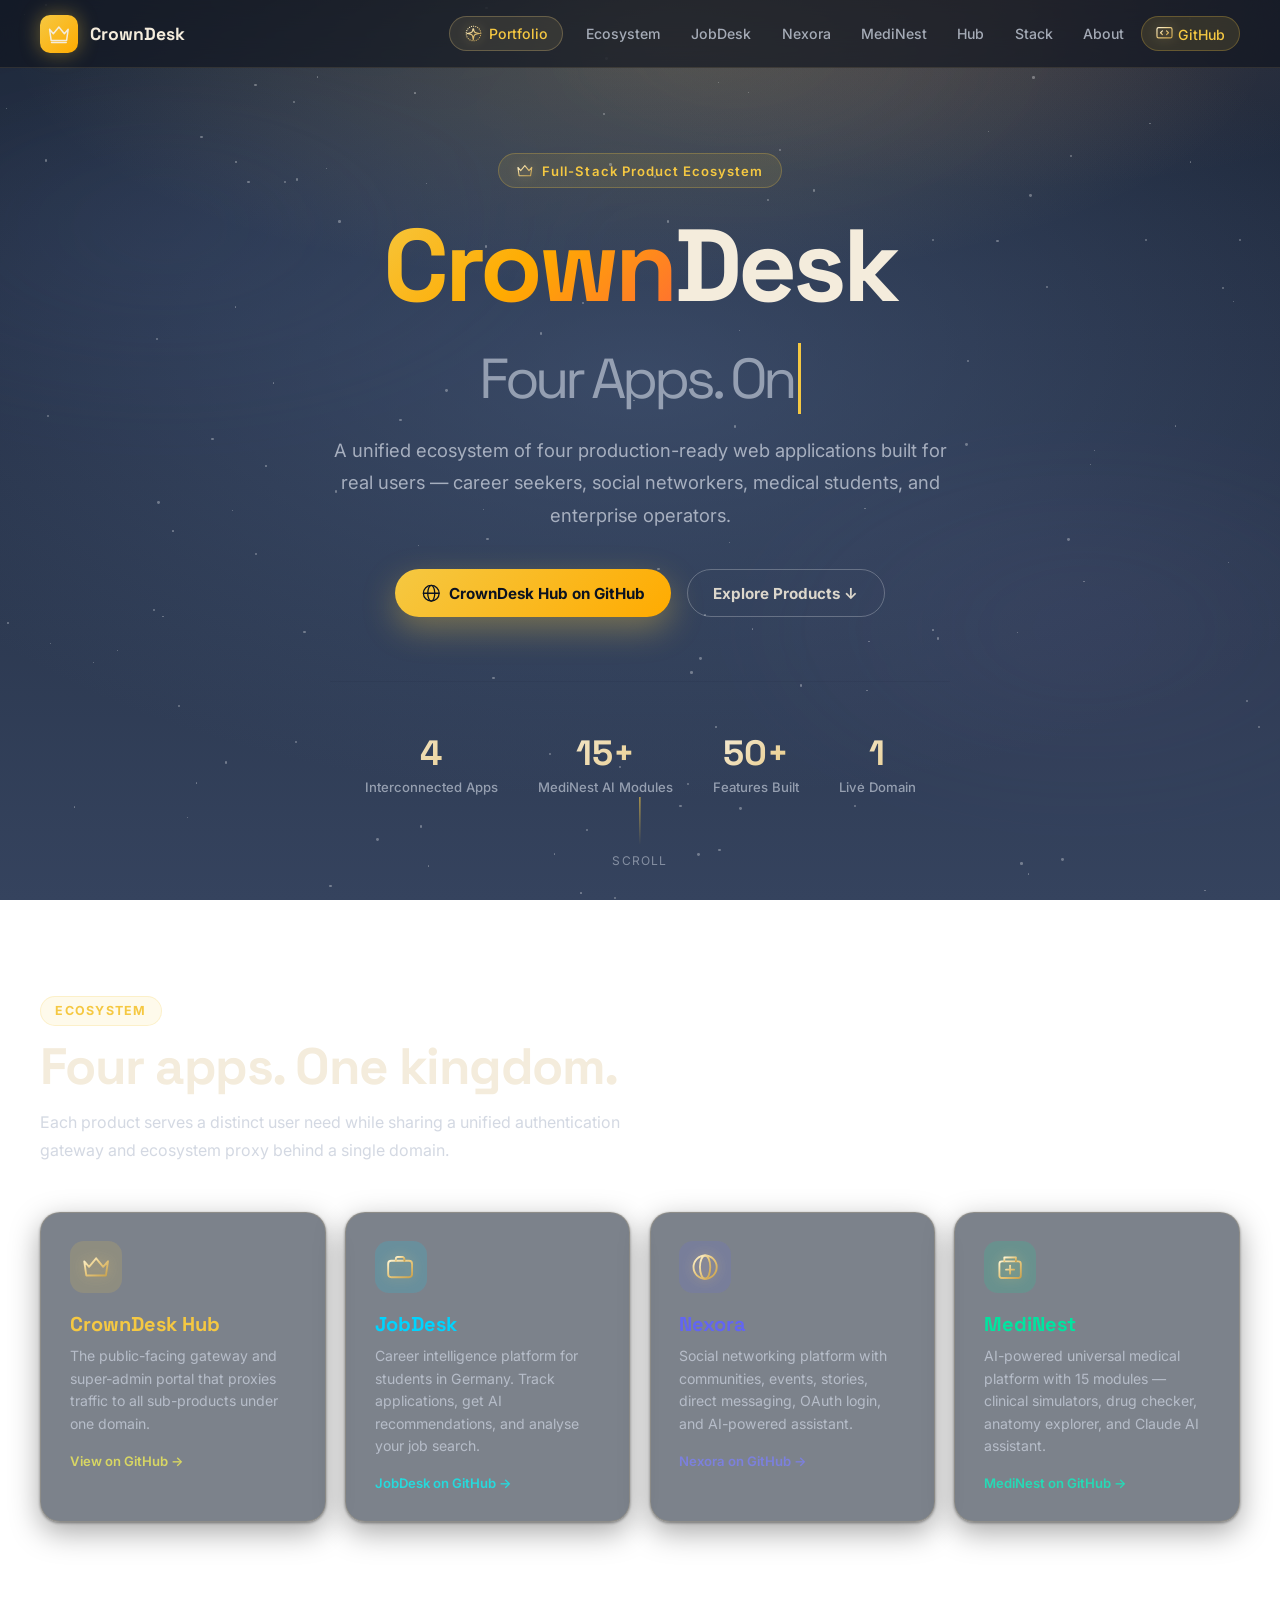
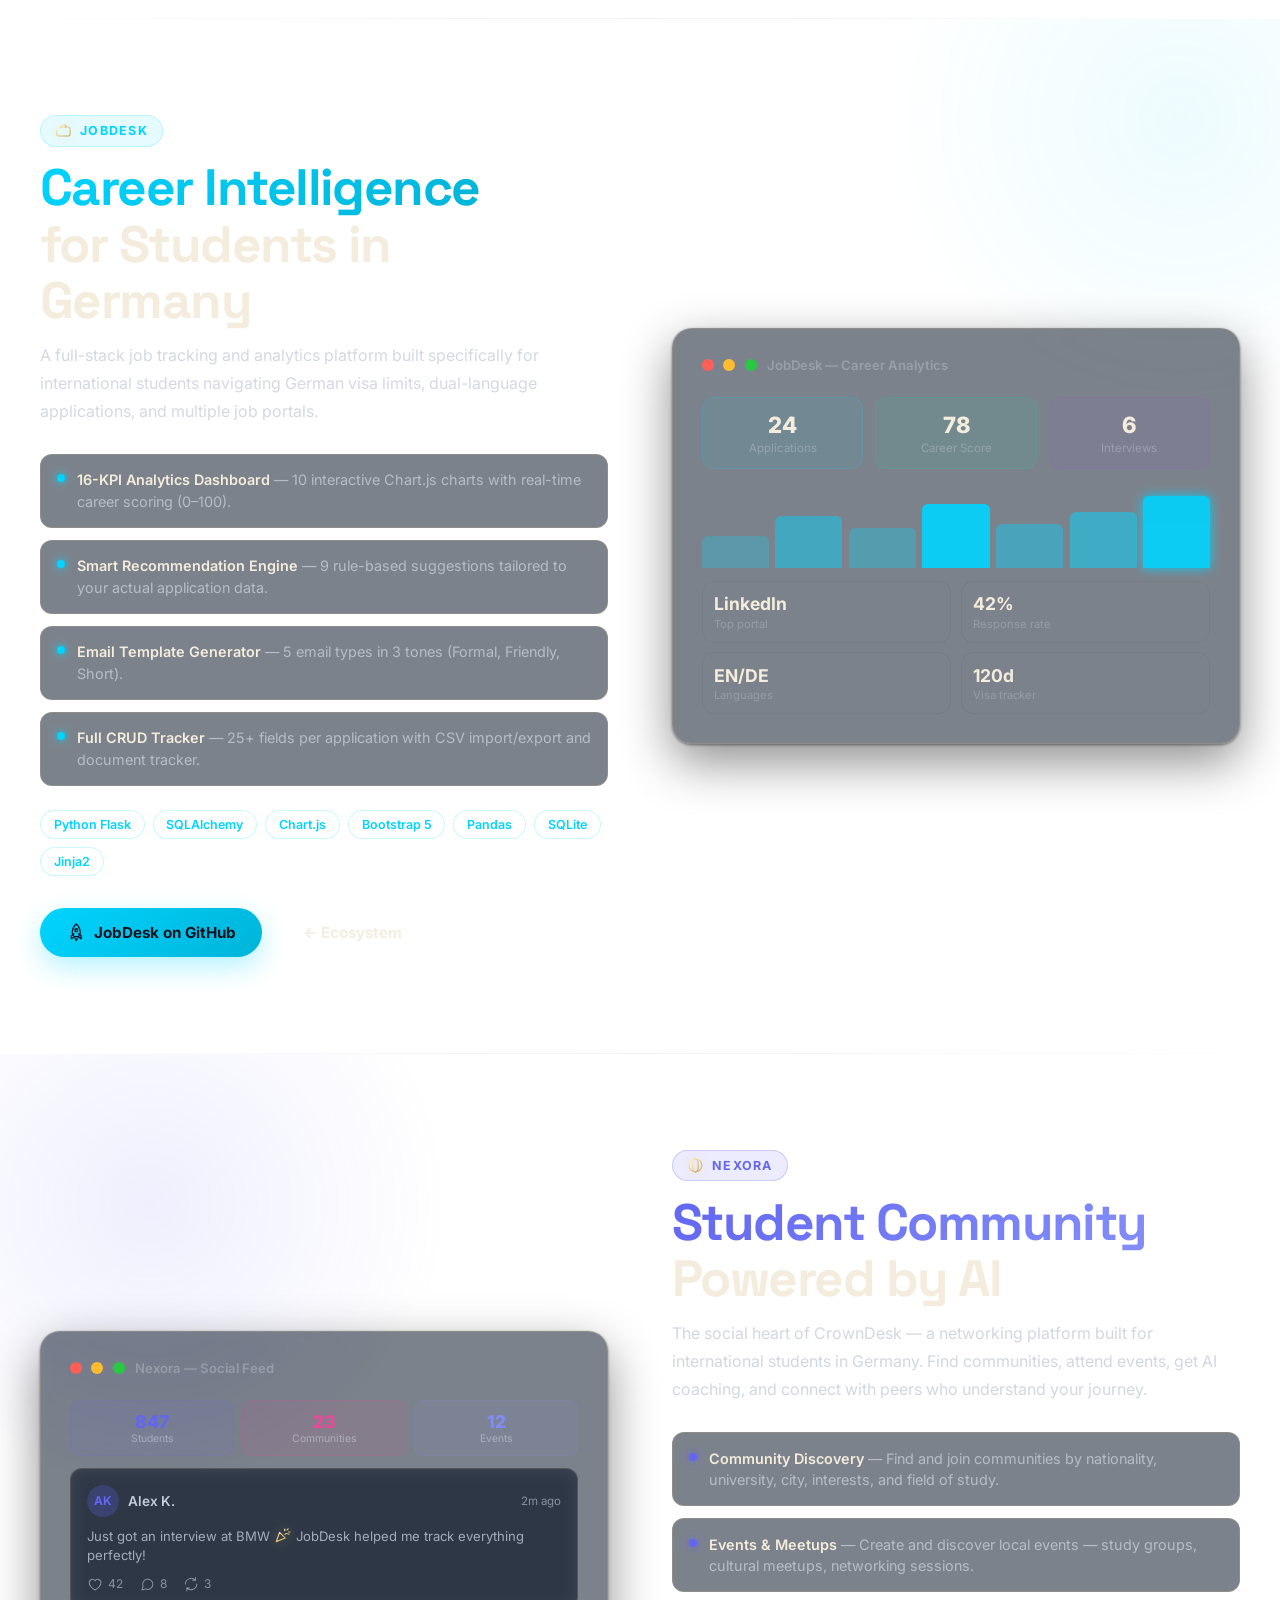
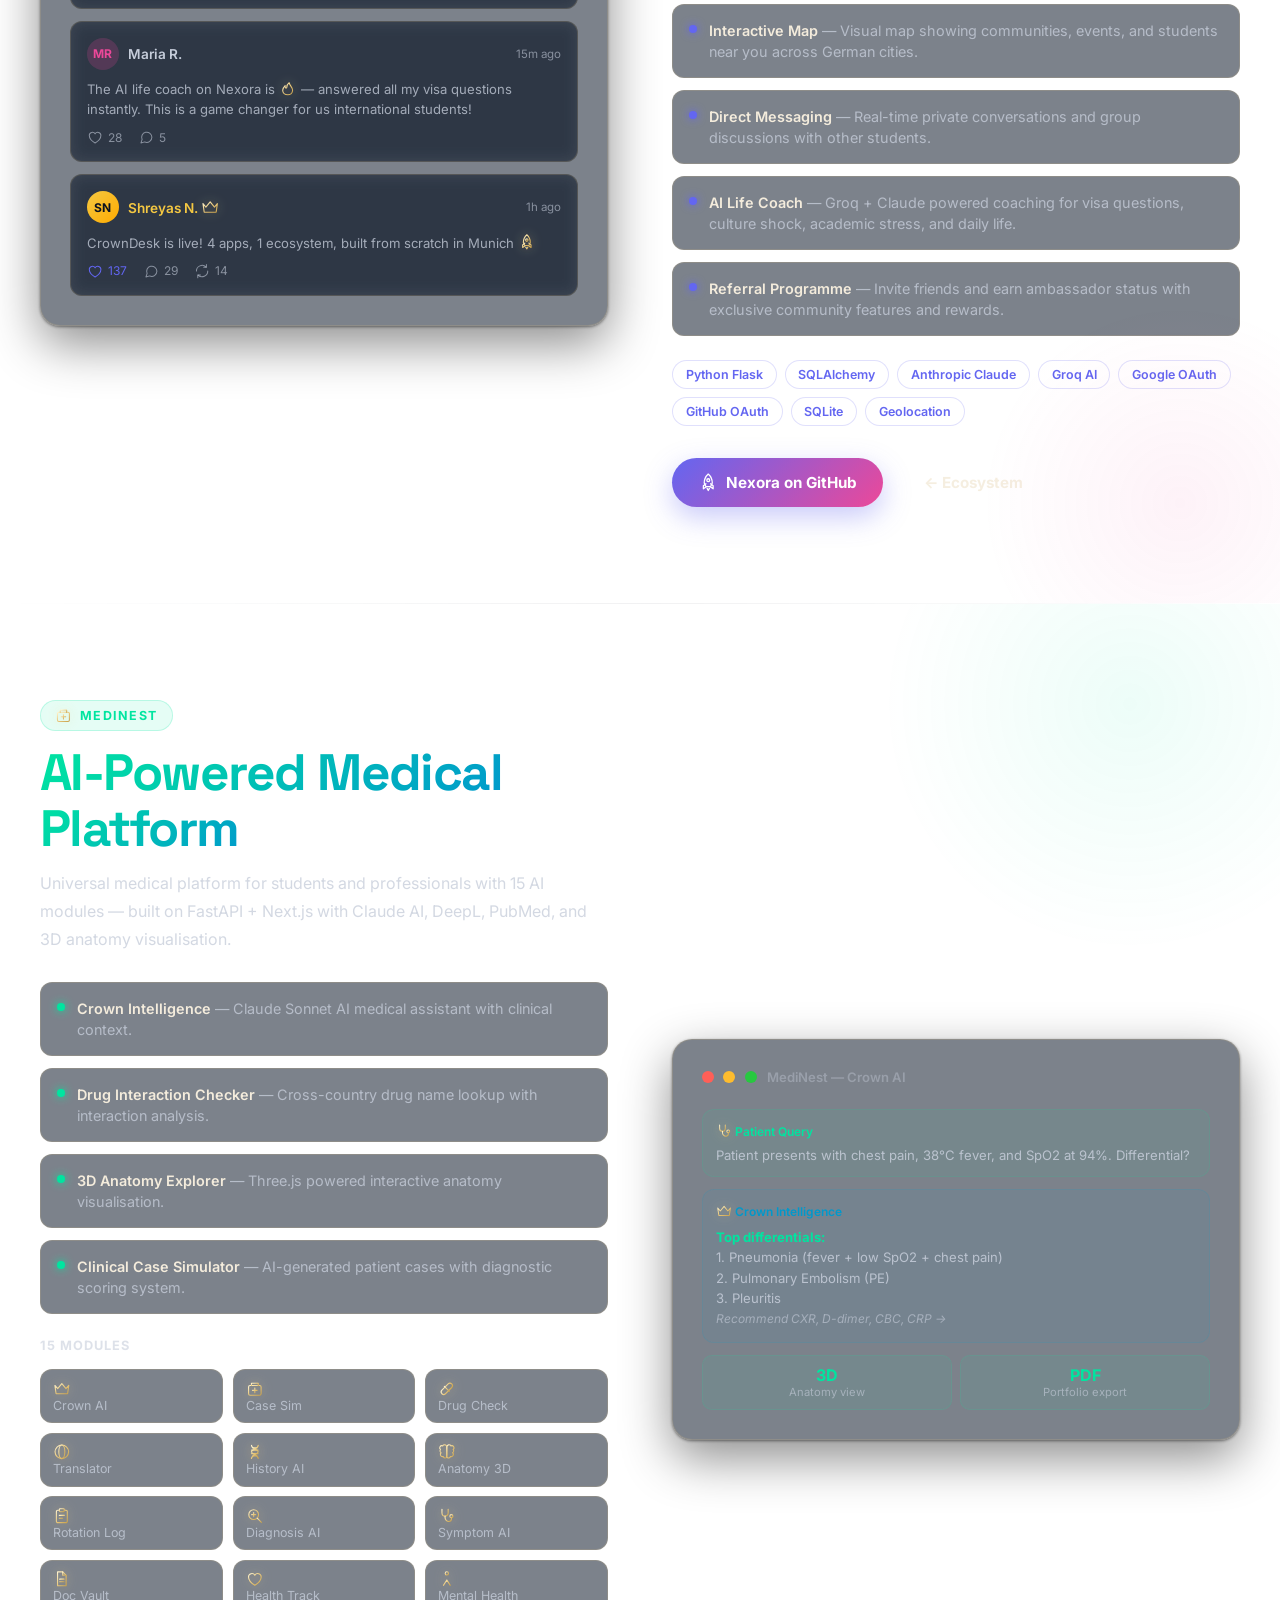
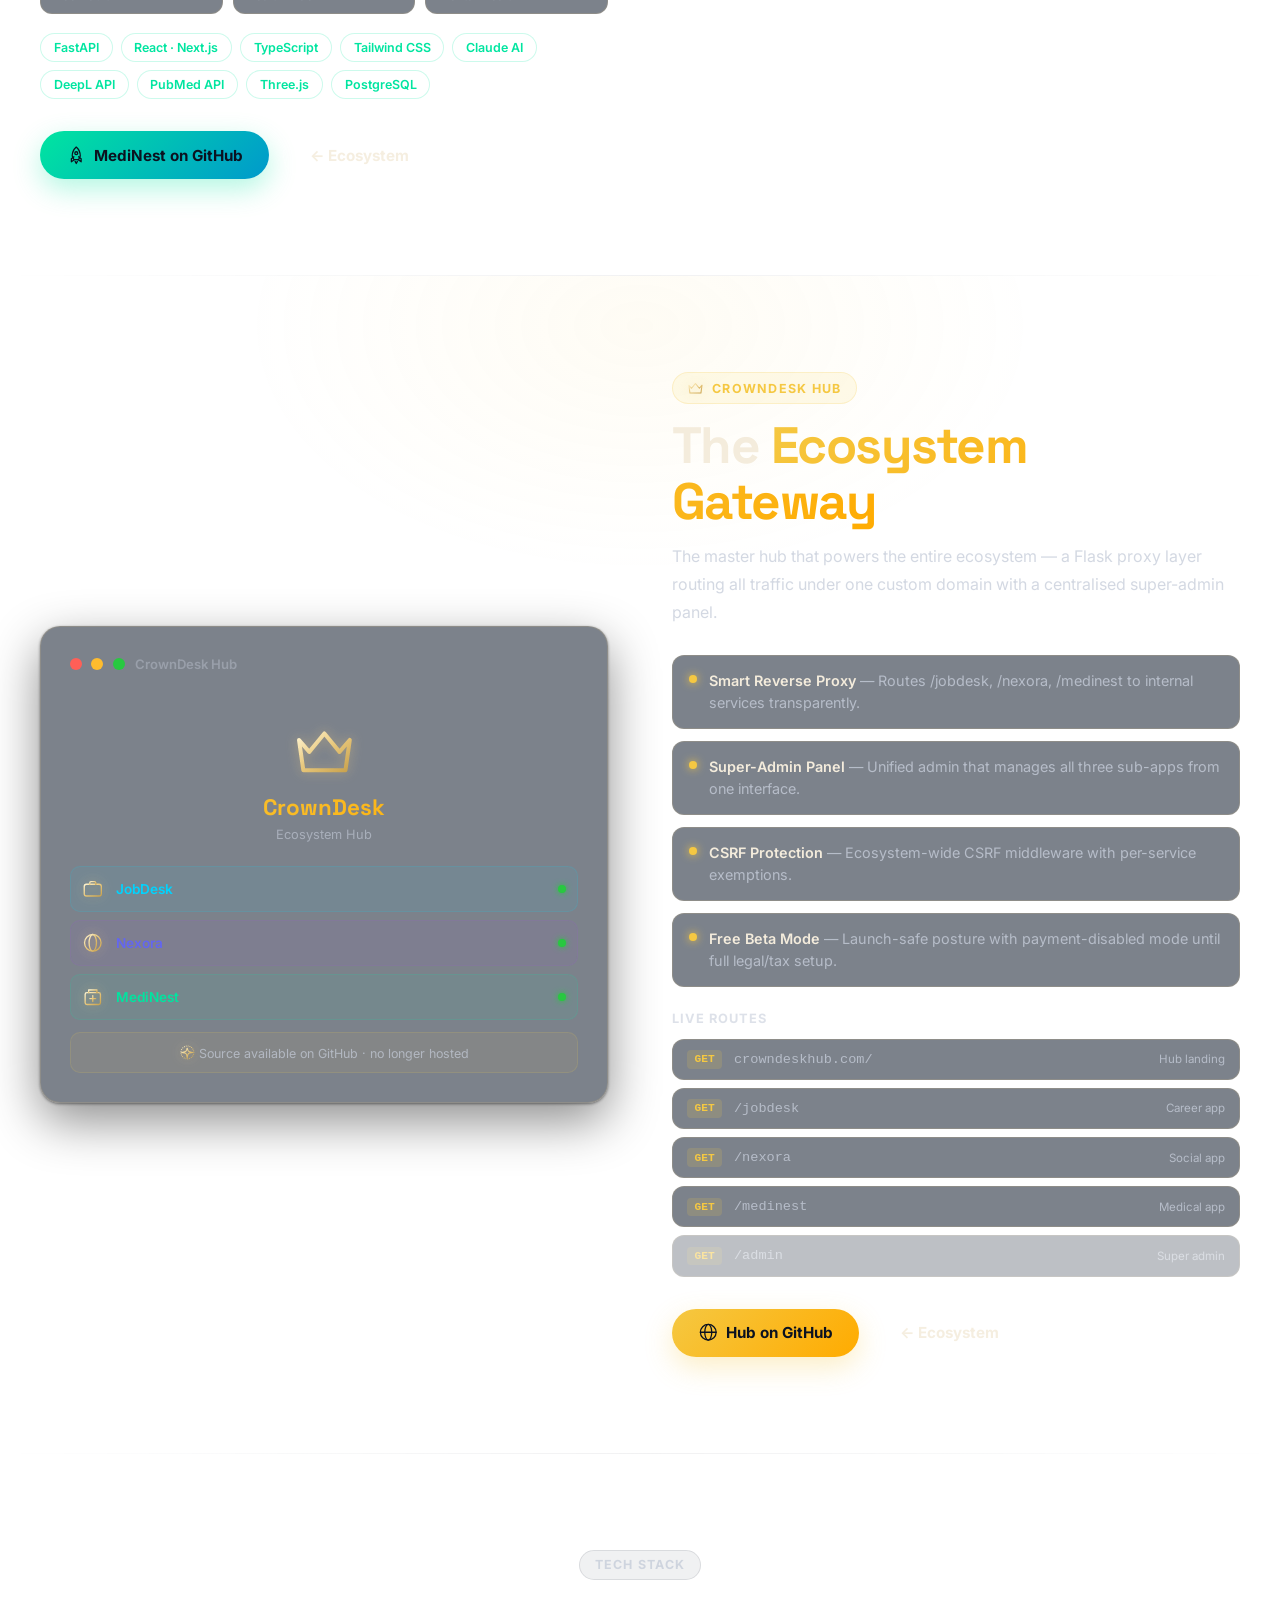
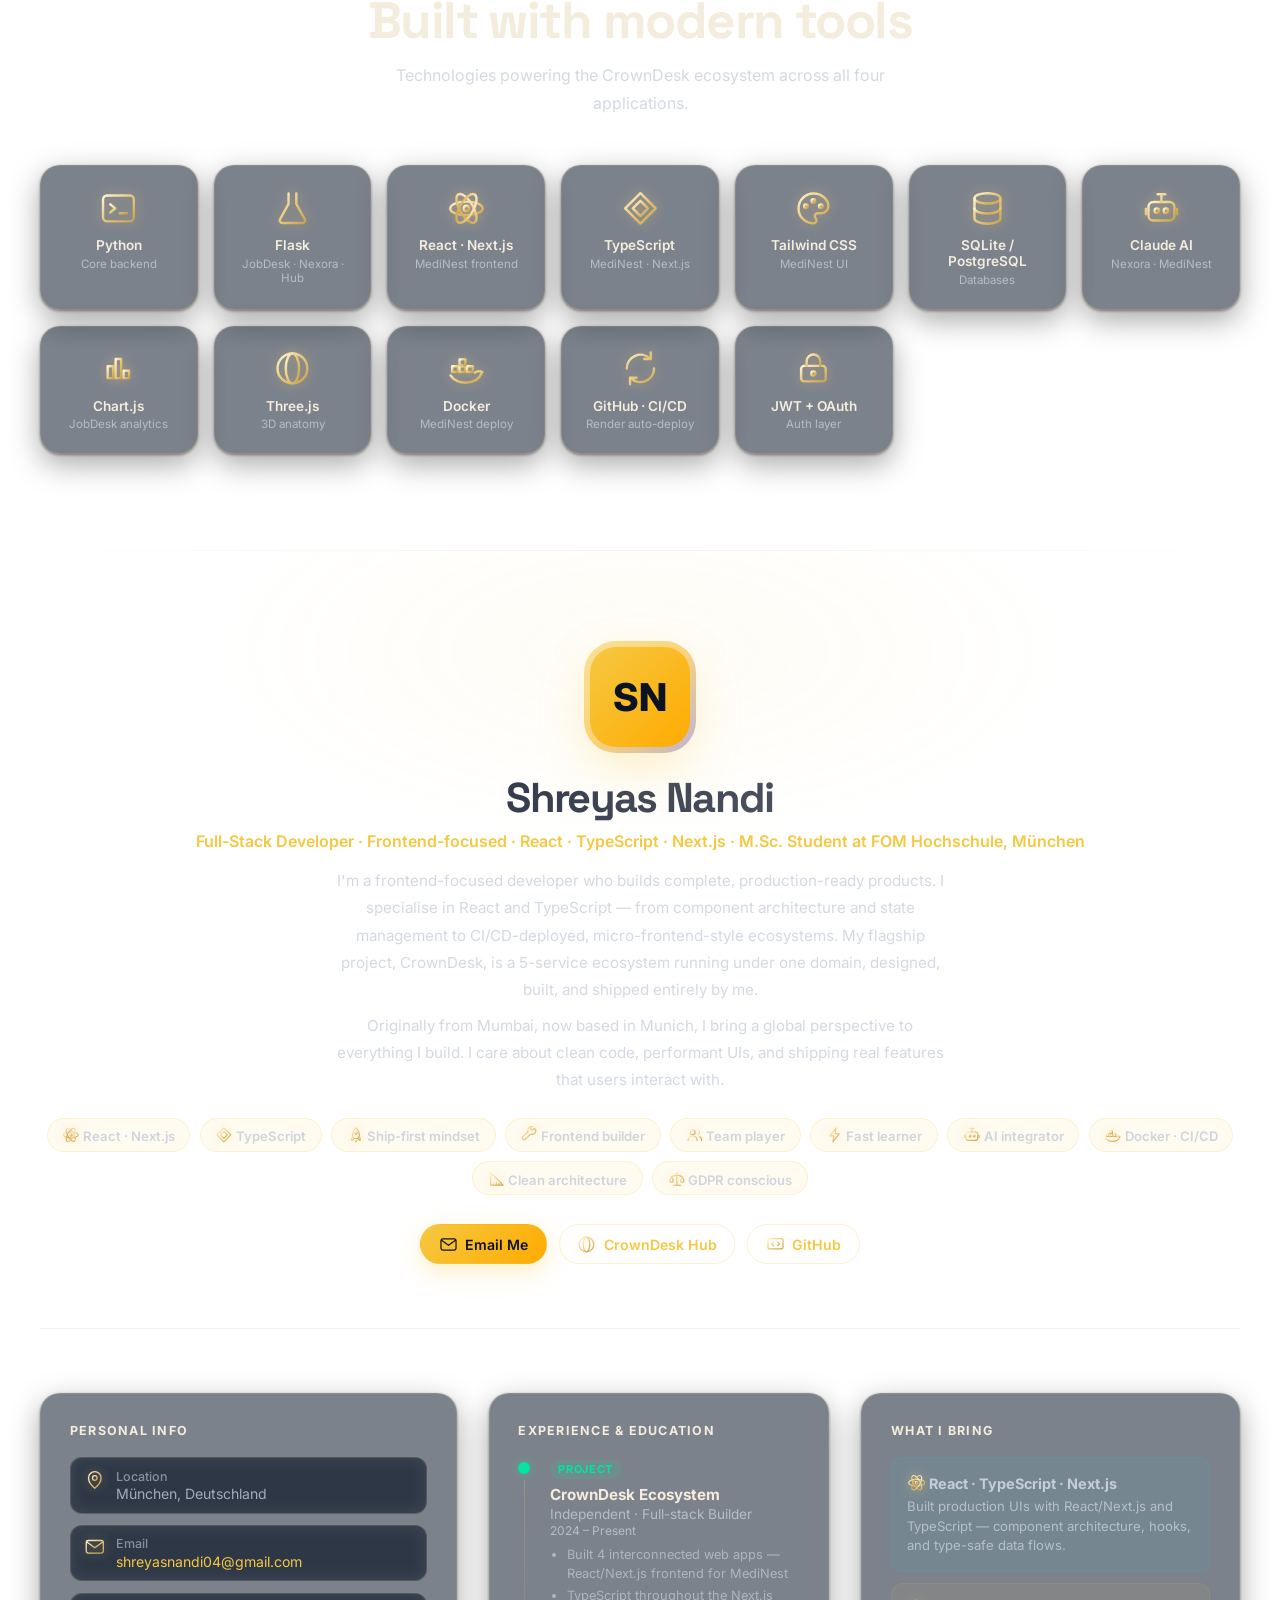
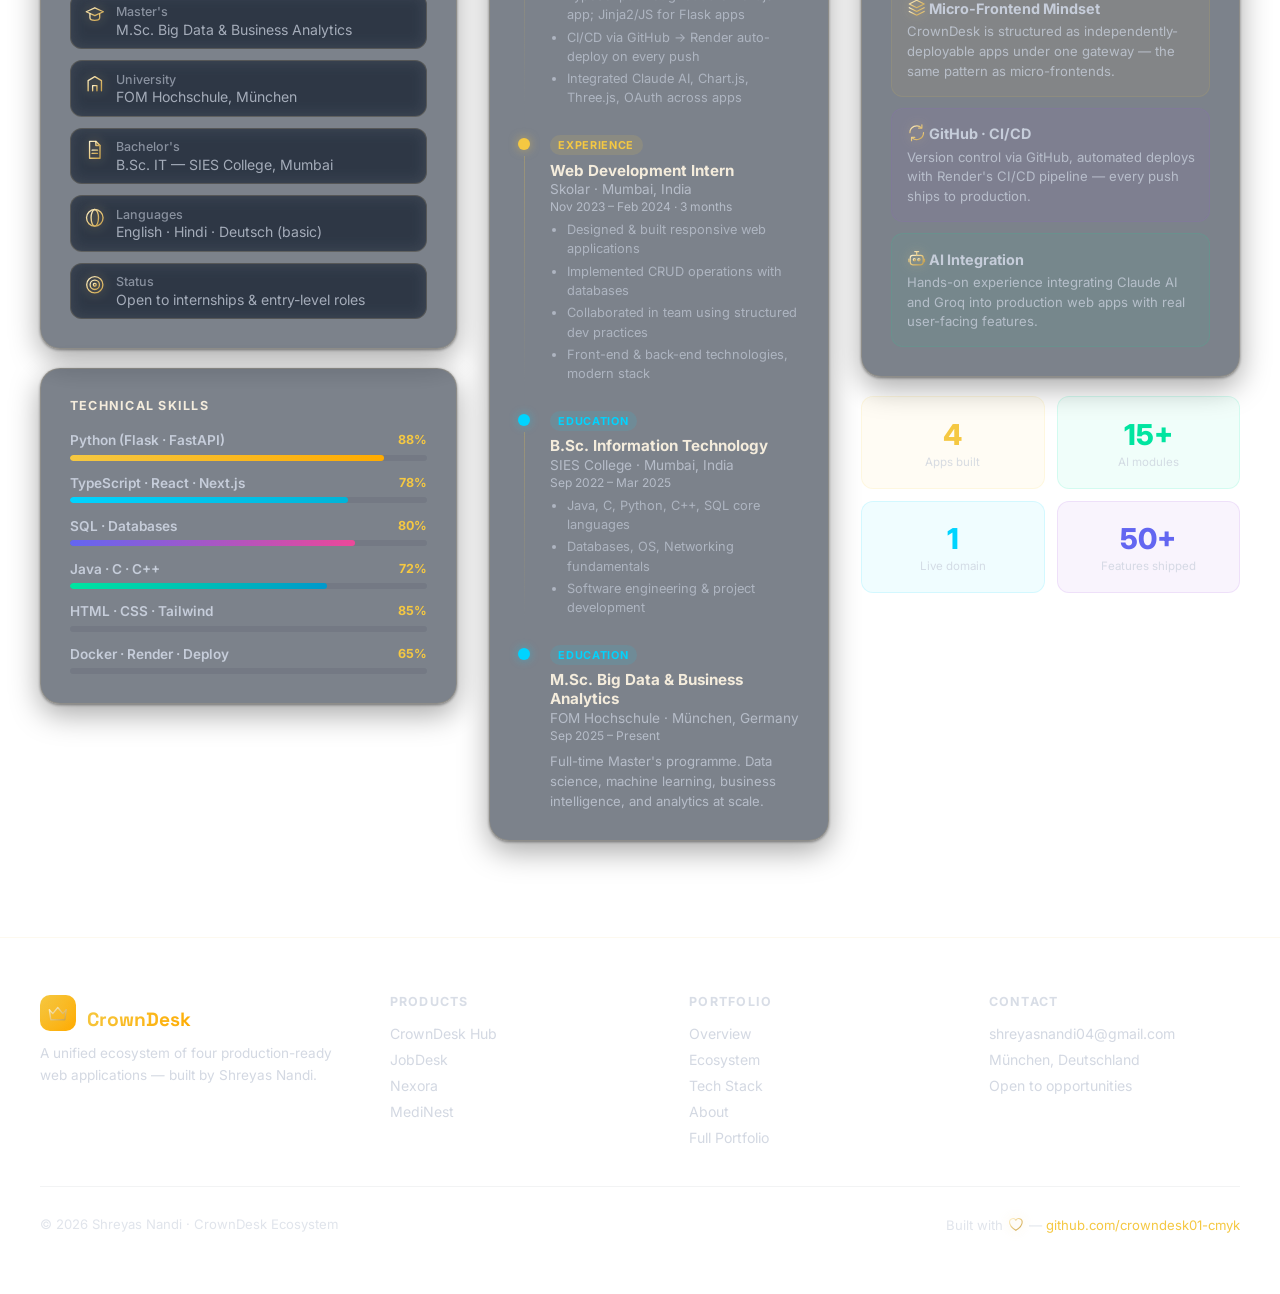
==== commit a720837f: "Add files via upload" ====
--- a/index.html
+++ b/index.html
@@ -114,6 +114,15 @@
       border: 1px solid rgba(245, 200, 66, 0.25);
     }
     .nav-links a.nav-live:hover { background: rgba(245, 200, 66, 0.22); }
+    /* route back to the personal portfolio — this page is a sub-page of it */
+    .nav-links a.nav-home {
+      display: inline-flex; align-items: center; gap: 6px;
+      background: rgba(232, 200, 125, 0.10);
+      color: var(--gold);
+      border: 1px solid rgba(232, 200, 125, 0.28);
+      margin-right: 0.4rem;
+    }
+    .nav-links a.nav-home:hover { background: rgba(232, 200, 125, 0.20); color: #f4ecdc; }
 
     /* ─── Particle Canvas ─── */
     #particle-canvas {
@@ -989,7 +998,11 @@
     }
     @media (max-width: 768px) {
       .nav { padding: 0 1.2rem; }
-      .nav-links { display: none; }
+      /* this page has no mobile drawer, so keep the route home reachable —
+         hide the section anchors but never the Portfolio link */
+      .nav-links { display: flex; gap: 0; }
+      .nav-links a { display: none; }
+      .nav-links a.nav-home { display: inline-flex; margin-right: 0; }
       .section { padding: 4rem 1.2rem; }
       .footer-inner { grid-template-columns: 1fr; gap: 2rem; }
       .modules-grid { grid-template-columns: repeat(2, 1fr); }
@@ -1202,6 +1215,7 @@
     <span>CrownDesk</span>
   </a>
   <div class="nav-links">
+    <a href="shreyas.html" class="nav-home"><svg class="ic"><use href="#ic-star8"/></svg> Portfolio</a>
     <a href="#ecosystem">Ecosystem</a>
     <a href="#jobdesk">JobDesk</a>
     <a href="#nexora">Nexora</a>
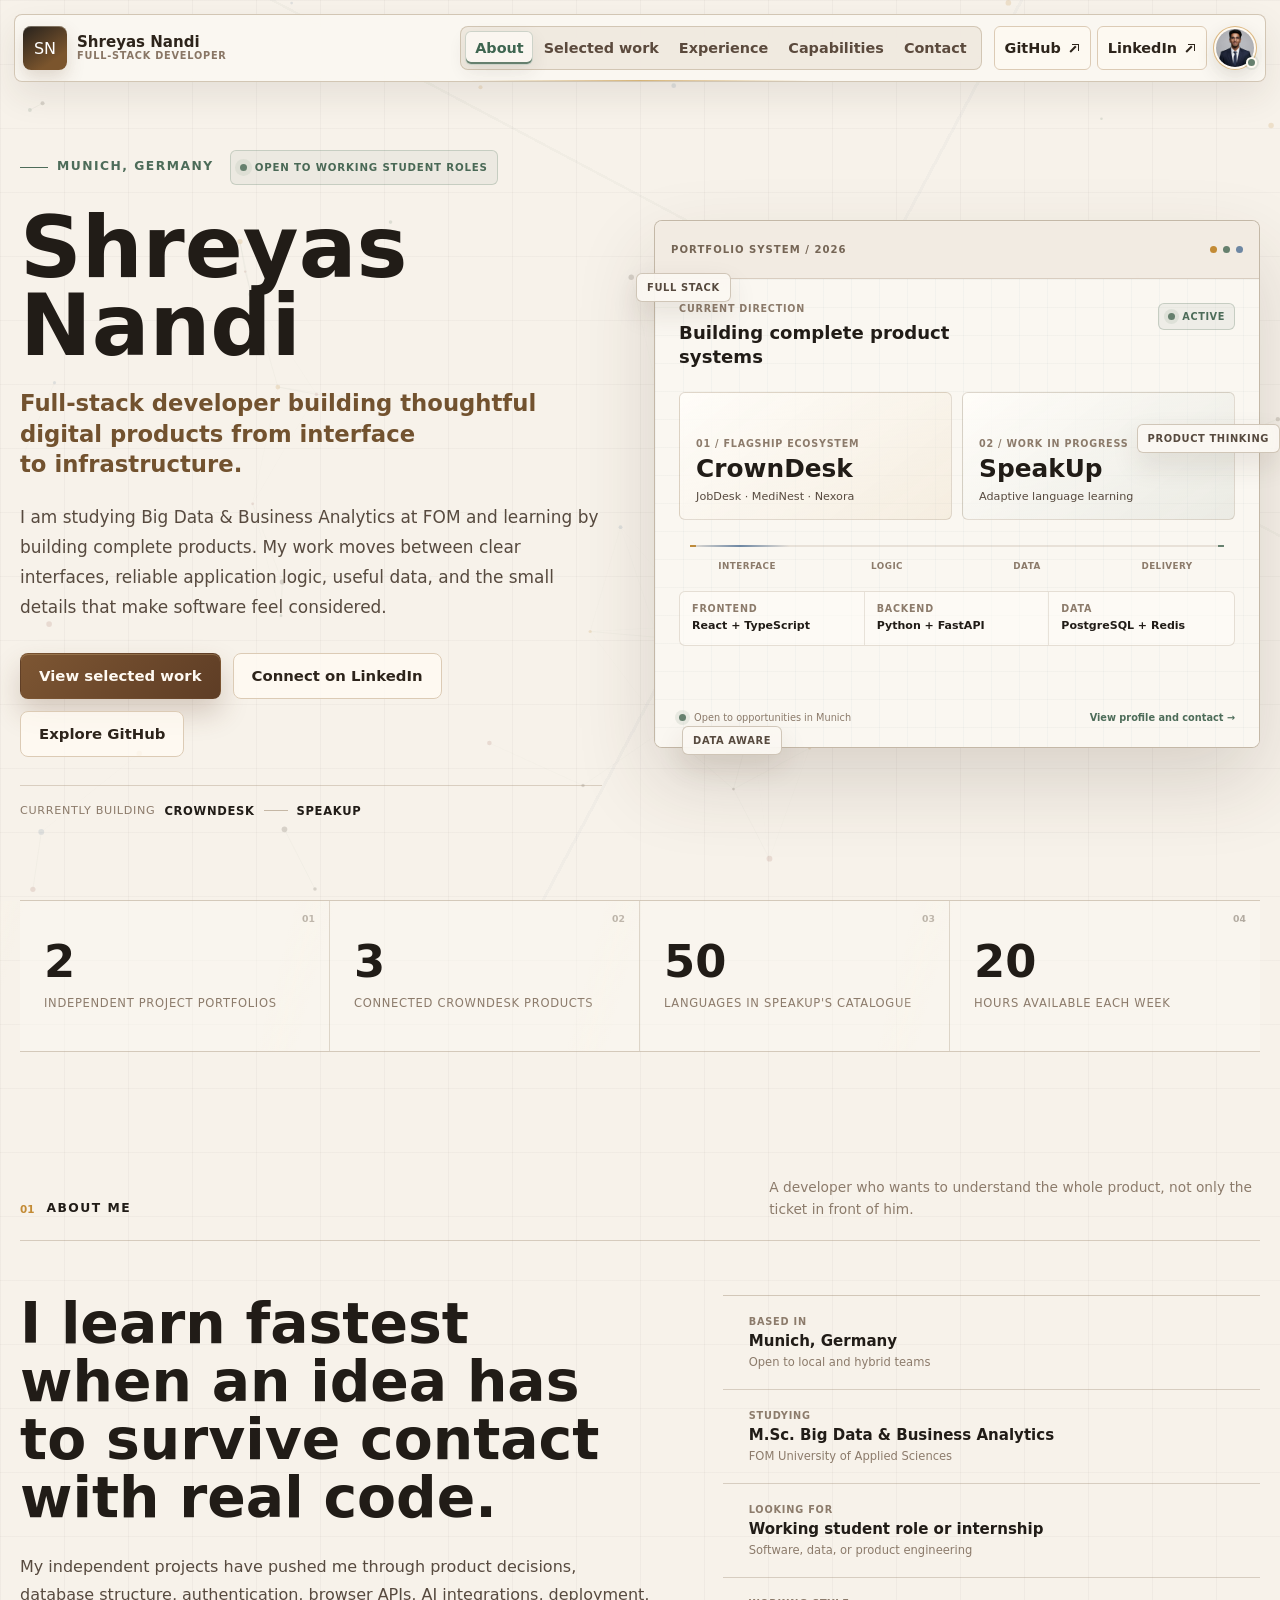
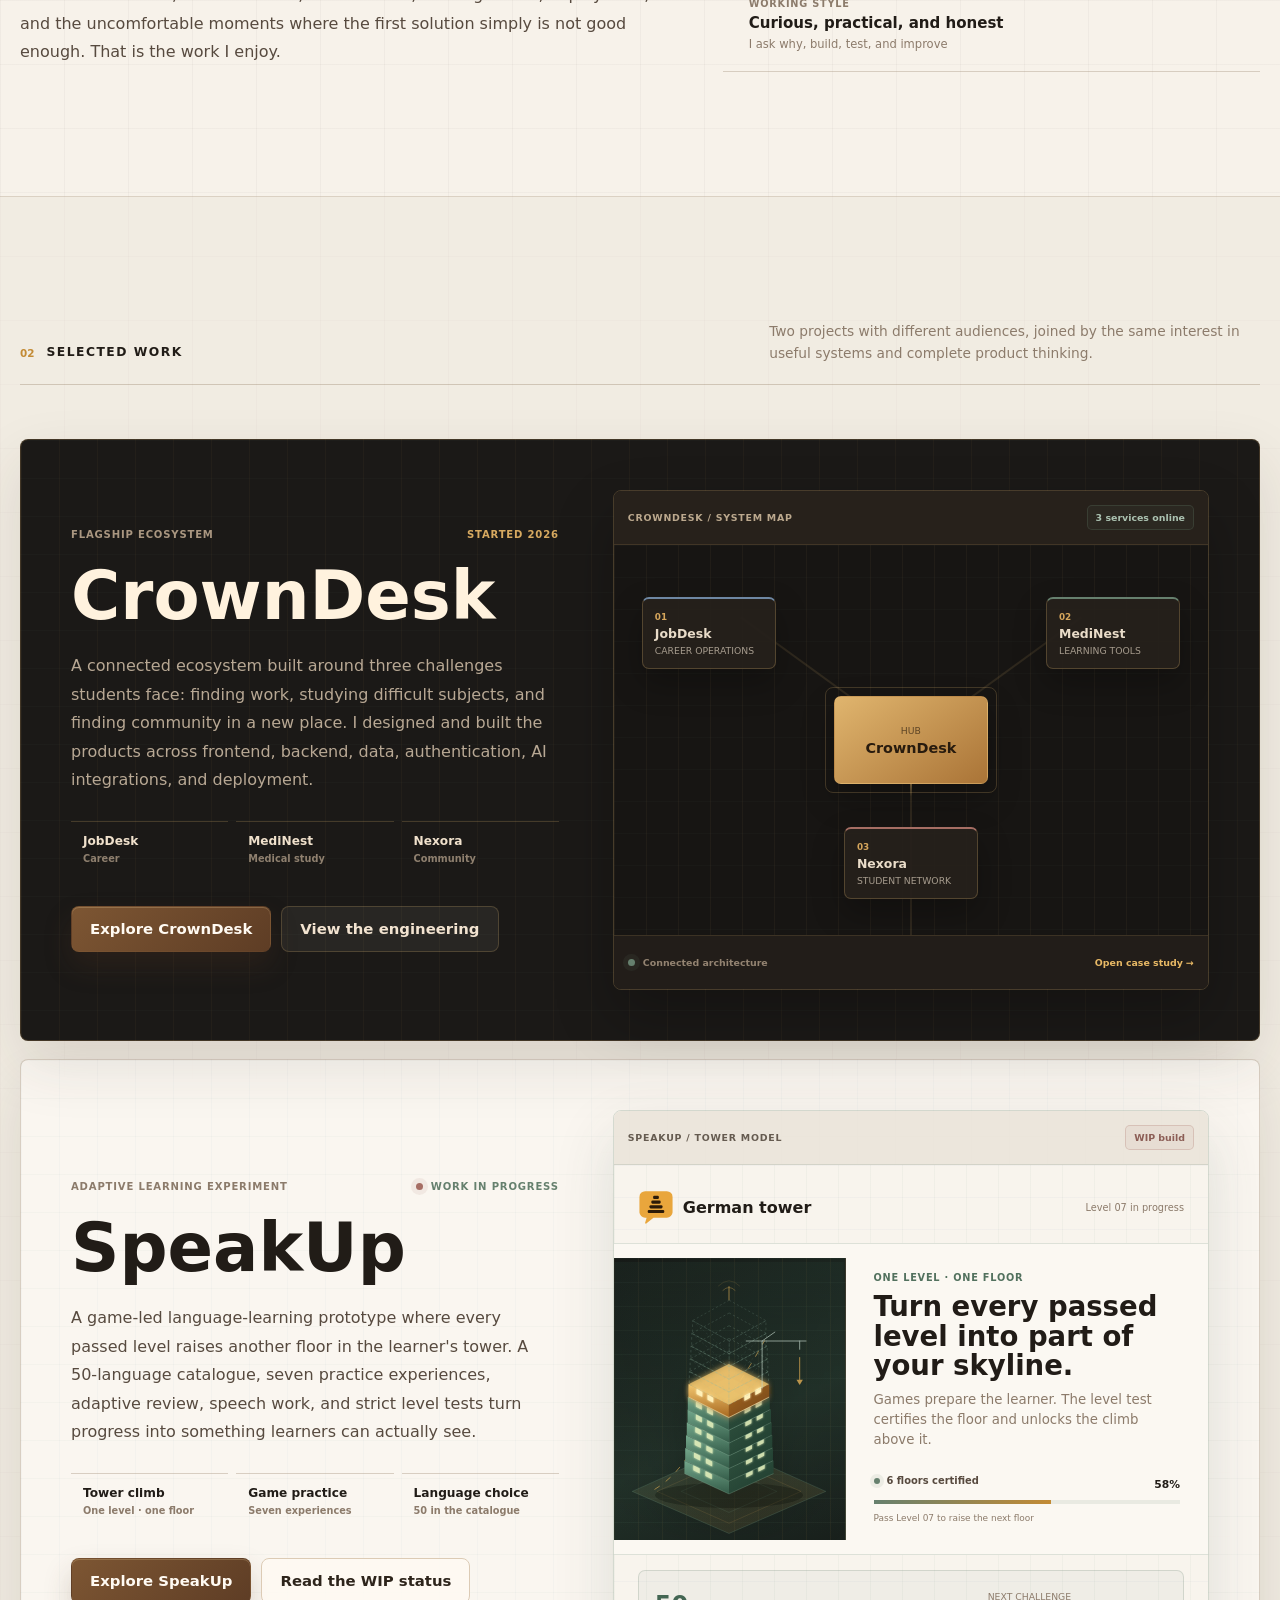
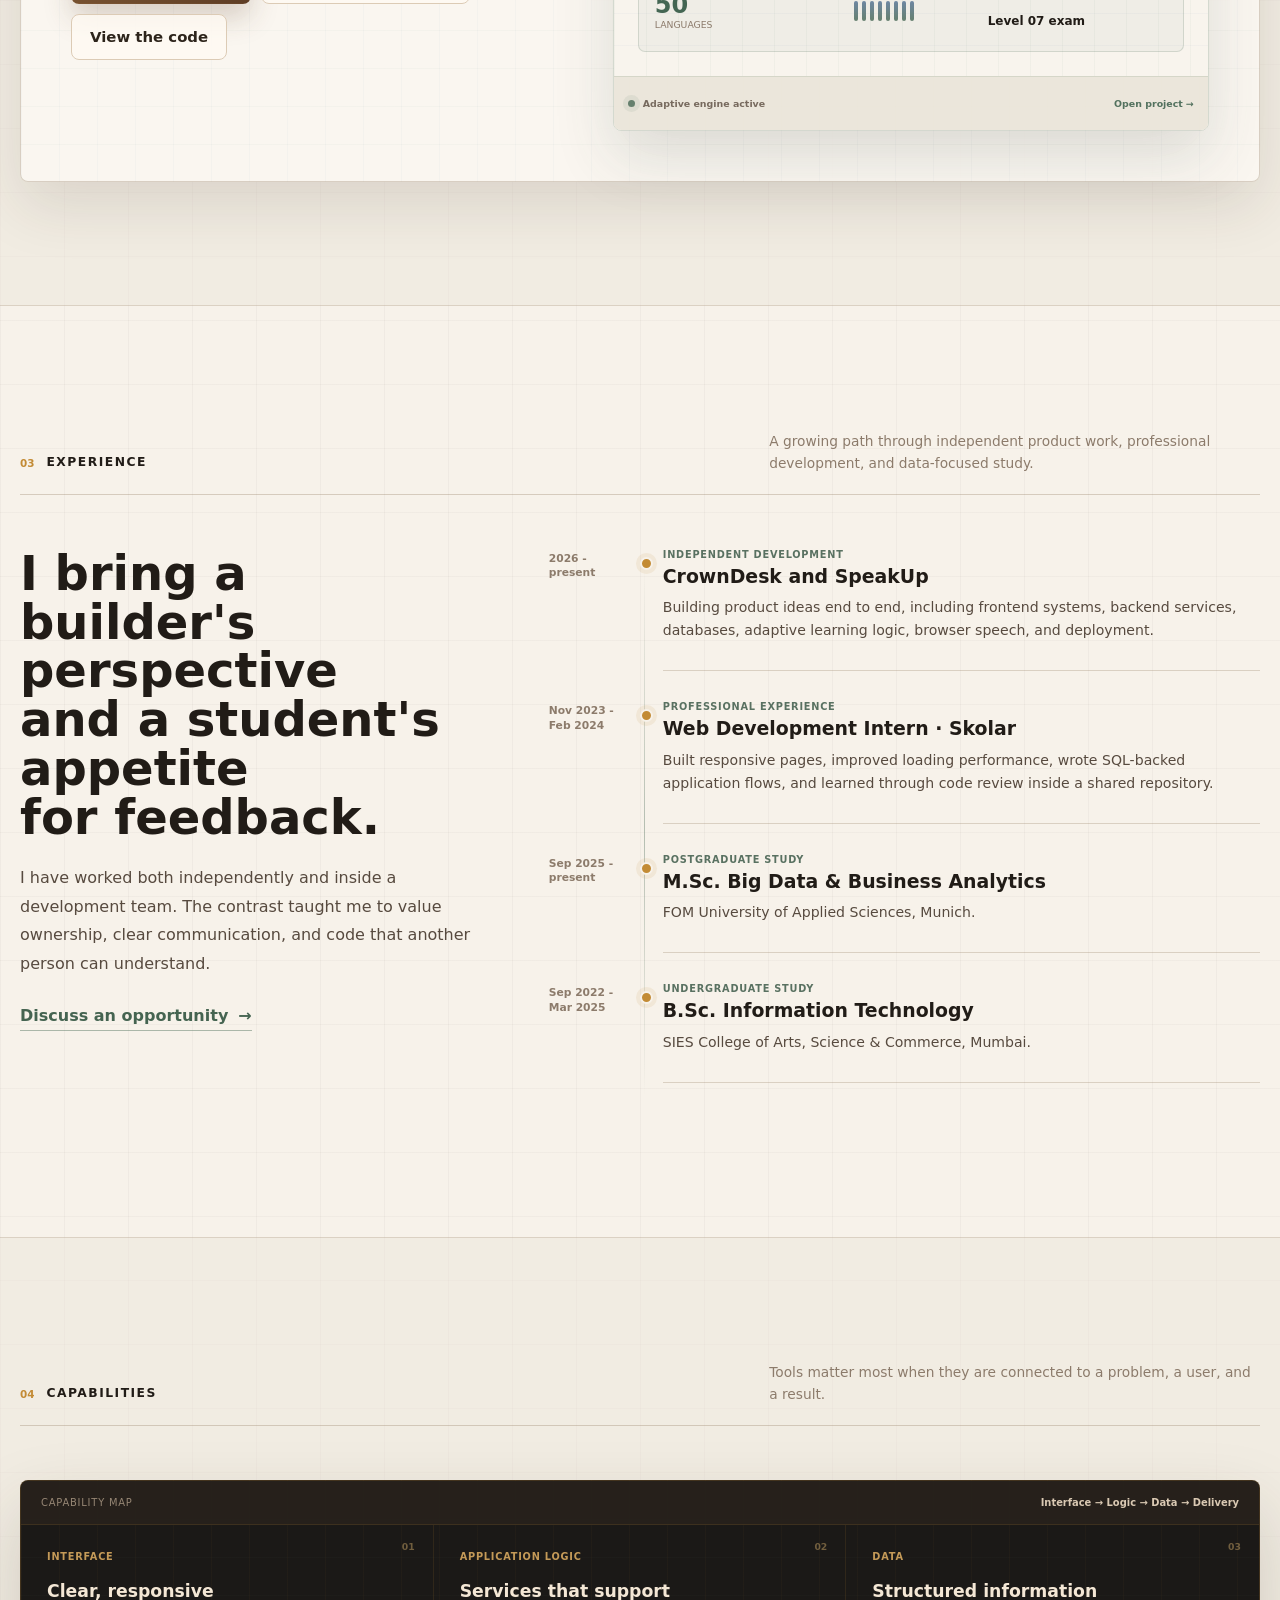
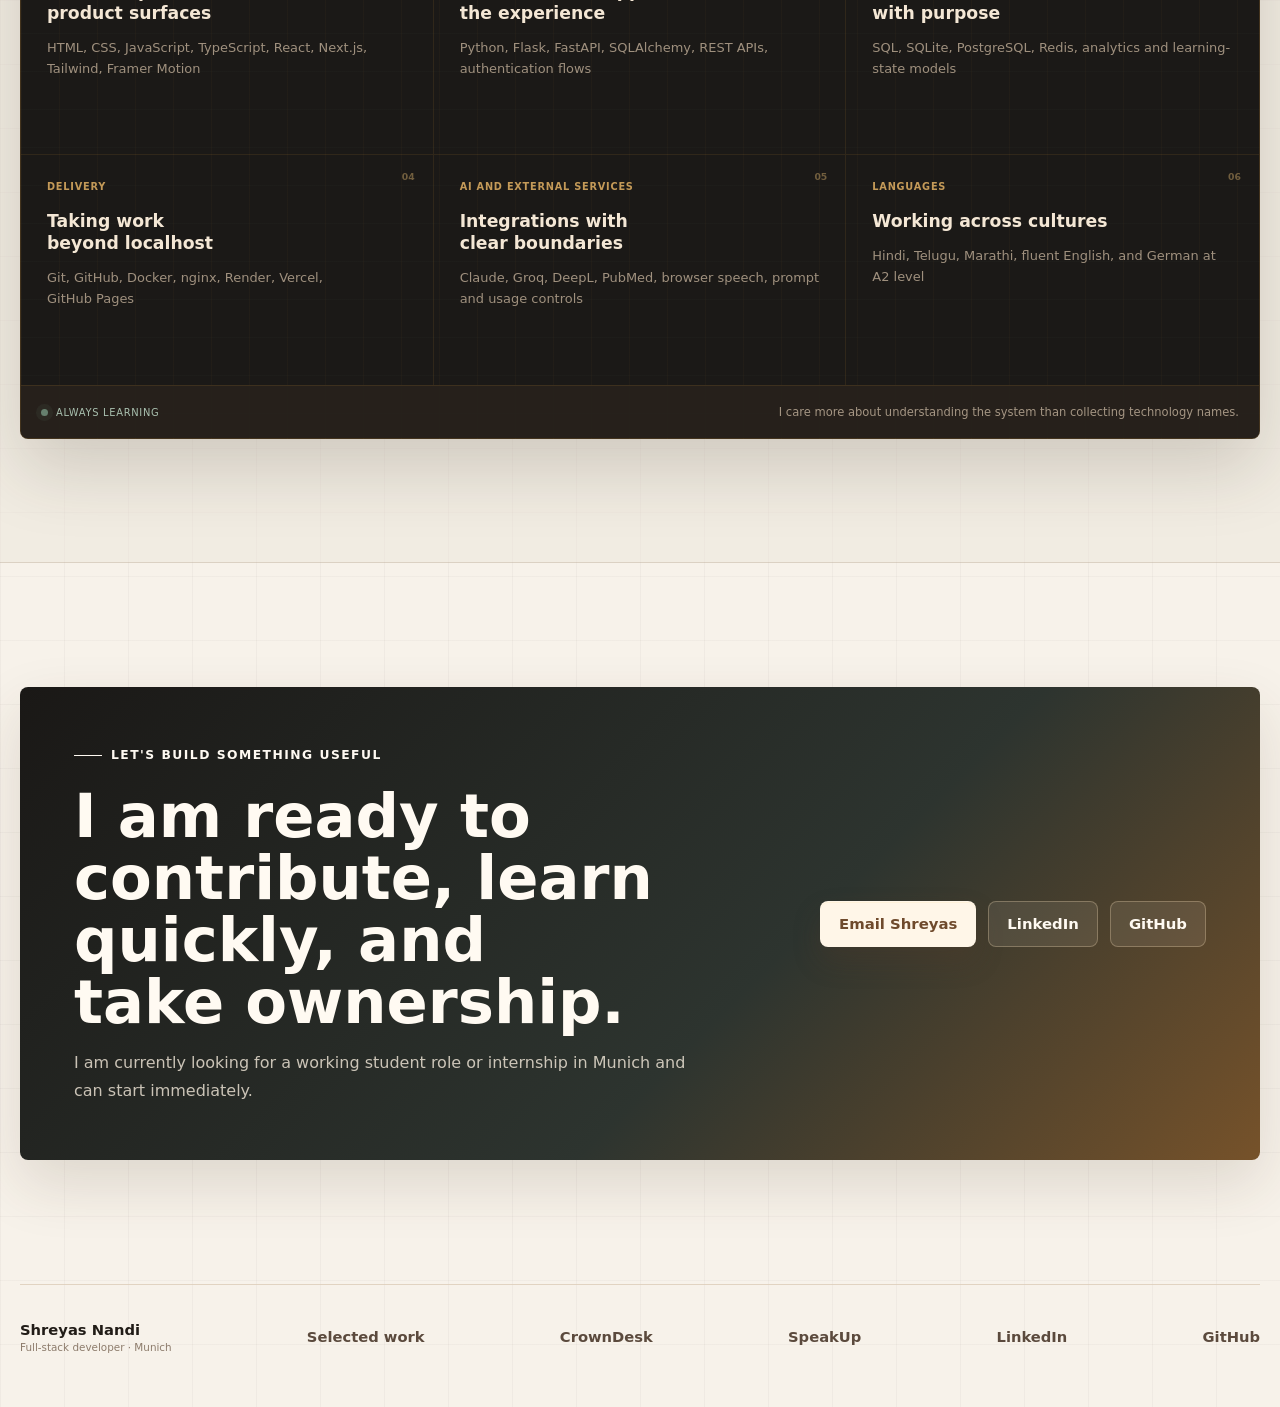
==== commit 70c7c0f8: "Update portfolio site" ====
--- a/index.html
+++ b/index.html
@@ -1,2328 +1,329 @@
 <!DOCTYPE html>
-<html lang="en">
+<html lang="en" data-theme="light">
 <head>
-  <meta charset="UTF-8">
-  <meta name="viewport" content="width=device-width, initial-scale=1.0">
-  <title>CrownDesk Ecosystem — Portfolio</title>
-  <link rel="preconnect" href="https://fonts.googleapis.com">
-  <link rel="preconnect" href="https://fonts.gstatic.com" crossorigin>
-  <link href="https://fonts.googleapis.com/css2?family=Inter:wght@300;400;500;600;700;800;900&family=Space+Grotesk:wght@400;500;600;700&display=swap" rel="stylesheet">
-  <style>
-    /* ─── Gold line icons ─── */
-    .ic-sprite { position: absolute; width: 0; height: 0; overflow: hidden; }
-    .ic {
-      width: 1.35em; height: 1.35em;
-      fill: none;
-      stroke: url(#goldStroke);
-      stroke-width: 1.5;
-      stroke-linecap: round;
-      stroke-linejoin: round;
-      vertical-align: -0.24em;
-      filter: drop-shadow(0 0 6px rgba(232,200,125,.45));
-      overflow: visible;
-      flex: none;
-    }
-    /* on filled surfaces a gold stroke is invisible — follow the text colour instead */
-    .btn .ic, .nav-crown .ic, .social-action .ic, .about-link.primary .ic {
-      stroke: currentColor;
-      filter: none;
-    }
-
-    /* ─── Reset & Base ─── */
-    *, *::before, *::after { box-sizing: border-box; margin: 0; padding: 0; }
-    html { scroll-behavior: smooth; font-size: 16px; }
-    body {
-      font-family: 'Inter', sans-serif;
-      background: #ffffff;
-      color: #f4ecdc;
-      overflow-x: hidden;
-    }
-    a { color: inherit; text-decoration: none; }
-    img { max-width: 100%; }
-
-    /* ─── CSS Variables ─── */
-    :root {
-      /* --sp = scroll progress 0→1, set in JS. Drives the dusk→midnight shift. */
-      --sp: 0;
-
-      --gold: #f5c842;
-      --gold-dim: #b8912e;
-      --hub-bg: #eef1f6;
-
-      --jd-cyan: #00d4ff;
-      --jd-teal: #00b4d8;
-      --jd-dark: #eef6fc;
-
-      --nx-purple: #6366f1;
-      --nx-pink: #ec4899;
-      --nx-blue: #818cf8;
-      --nx-dark: #f7f5fc;
-
-      --mn-green: #00e5a0;
-      --mn-blue: #0099cc;
-      --mn-dark: #edf9f6;
-
-      --radius: 20px;
-      --radius-sm: 12px;
-    }
-
-    /* ─── Scrollbar ─── */
-    ::-webkit-scrollbar { width: 6px; }
-    ::-webkit-scrollbar-track { background: #eef1f6; }
-    ::-webkit-scrollbar-thumb { background: var(--gold); border-radius: 3px; }
-
-    /* ─── Navigation ─── */
-    .nav {
-      position: fixed; top: 0; left: 0; right: 0; z-index: 100;
-      display: flex; align-items: center; justify-content: space-between;
-      padding: 0 2.5rem;
-      height: 68px;
-      background: rgba(255, 255, 255, 0.82);
-      backdrop-filter: blur(20px);
-      border-bottom: 1px solid rgba(15, 23, 42, 0.08);
-    }
-    .nav-brand {
-      display: flex; align-items: center; gap: 0.75rem;
-      font-family: 'Space Grotesk', sans-serif;
-      font-weight: 700; font-size: 1.1rem;
-    }
-    .nav-crown {
-      width: 38px; height: 38px;
-      background: linear-gradient(135deg, var(--gold), #ffab00);
-      border-radius: 10px;
-      display: grid; place-items: center;
-      font-size: 1.1rem;
-      box-shadow: 0 0 20px rgba(245, 200, 66, 0.4);
-      animation: pulse-crown 3s ease-in-out infinite;
-    }
-    @keyframes pulse-crown {
-      0%, 100% { box-shadow: 0 0 20px rgba(245, 200, 66, 0.4); }
-      50% { box-shadow: 0 0 40px rgba(245, 200, 66, 0.7); }
-    }
-    .nav-links { display: flex; align-items: center; gap: 0.2rem; }
-    .nav-links a {
-      padding: 0.45rem 0.85rem;
-      border-radius: 999px;
-      font-size: 0.88rem; font-weight: 500;
-      color: rgba(232, 234, 246, 0.7);
-      transition: all 0.2s;
-    }
-    .nav-links a:hover { color: #f4ecdc; background: rgba(15,23,42,0.05); }
-    .nav-links a.nav-live {
-      background: rgba(245, 200, 66, 0.12);
-      color: var(--gold);
-      border: 1px solid rgba(245, 200, 66, 0.25);
-    }
-    .nav-links a.nav-live:hover { background: rgba(245, 200, 66, 0.22); }
-    /* route back to the personal portfolio — this page is a sub-page of it */
-    .nav-links a.nav-home {
-      display: inline-flex; align-items: center; gap: 6px;
-      background: rgba(232, 200, 125, 0.10);
-      color: var(--gold);
-      border: 1px solid rgba(232, 200, 125, 0.28);
-      margin-right: 0.4rem;
-    }
-    .nav-links a.nav-home:hover { background: rgba(232, 200, 125, 0.20); color: #f4ecdc; }
-
-    /* ─── Particle Canvas ─── */
-    #particle-canvas {
-      position: absolute; inset: 0; pointer-events: none;
-    }
-
-    /* ─── Hero Section ─── */
-    .hero {
-      position: relative;
-      min-height: 100vh;
-      display: flex; align-items: center; justify-content: center;
-      text-align: center;
-      padding: 7rem 2rem 4rem;
-      overflow: hidden;
-      background: radial-gradient(ellipse at 50% 0%, rgba(245,200,66,0.12) 0%, transparent 60%),
-                  radial-gradient(ellipse at 80% 80%, rgba(157,78,221,0.08) 0%, transparent 50%),
-                  #ffffff;
-    }
-    .hero-glow {
-      position: absolute;
-      width: 700px; height: 700px;
-      top: 50%; left: 50%;
-      transform: translate(-50%, -60%);
-      background: radial-gradient(circle, rgba(245,200,66,0.08) 0%, transparent 70%);
-      pointer-events: none;
-    }
-    .hero-content { position: relative; z-index: 2; max-width: 900px; }
-    .hero-eyebrow {
-      display: inline-flex; align-items: center; gap: 0.5rem;
-      padding: 0.5rem 1.1rem;
-      background: rgba(245,200,66,0.1);
-      border: 1px solid rgba(245,200,66,0.25);
-      border-radius: 999px;
-      font-size: 0.82rem; font-weight: 600; letter-spacing: 0.08em;
-      color: var(--gold);
-      margin-bottom: 1.8rem;
-      opacity: 0; transform: translateY(20px);
-      animation: fade-up 0.7s ease 0.3s forwards;
-    }
-    .hero-title {
-      font-family: 'Space Grotesk', sans-serif;
-      font-size: clamp(3.2rem, 8vw, 7rem);
-      font-weight: 800; line-height: 0.95;
-      letter-spacing: -0.04em;
-      opacity: 0; transform: translateY(30px);
-      animation: fade-up 0.8s ease 0.5s forwards;
-    }
-    .hero-title { color: #f4ecdc; }
-    .hero-title .crown-word {
-      background: linear-gradient(135deg, var(--gold), #ffab00, #ff6b35);
-      -webkit-background-clip: text; -webkit-text-fill-color: transparent;
-      background-clip: text;
-    }
-    .hero-sub {
-      margin: 1.4rem auto 0;
-      max-width: 620px;
-      font-size: 1.15rem; line-height: 1.75;
-      color: rgba(198,205,218,.78);
-      opacity: 0; transform: translateY(20px);
-      animation: fade-up 0.8s ease 0.75s forwards;
-    }
-    .hero-actions {
-      display: flex; justify-content: center; flex-wrap: wrap; gap: 1rem;
-      margin-top: 2.4rem;
-      opacity: 0; transform: translateY(20px);
-      animation: fade-up 0.8s ease 1s forwards;
-    }
-    .btn {
-      display: inline-flex; align-items: center; gap: 0.5rem;
-      padding: 0.85rem 1.6rem;
-      border-radius: 999px;
-      font-weight: 700; font-size: 0.95rem;
-      transition: all 0.25s cubic-bezier(0.34, 1.56, 0.64, 1);
-      cursor: pointer; border: none;
-    }
-    .btn:hover { transform: translateY(-3px) scale(1.04); }
-    .btn-gold {
-      background: linear-gradient(135deg, var(--gold), #ffab00);
-      color: #0b1220;
-      box-shadow: 0 12px 32px rgba(245,200,66,0.35);
-    }
-    .btn-gold:hover { box-shadow: 0 20px 48px rgba(245,200,66,0.55); }
-    .btn-outline {
-      background: transparent;
-      border: 1.5px solid rgba(15,23,42,0.2);
-      color: rgba(198,205,218,.70);
-    }
-    .btn-outline:hover { border-color: rgba(198,205,218,.68); color: #f4ecdc; background: rgba(15,23,42,0.06); }
-
-    /* Ecosystem stat strip */
-    .hero-stats {
-      display: flex; justify-content: center; flex-wrap: wrap; gap: 2.5rem;
-      margin-top: 4rem;
-      padding-top: 3rem;
-      border-top: 1px solid rgba(15,23,42,0.07);
-      opacity: 0; transform: translateY(20px);
-      animation: fade-up 0.8s ease 1.2s forwards;
-    }
-    .hero-stat { text-align: center; }
-    .hero-stat-num {
-      font-family: 'Space Grotesk', sans-serif;
-      font-size: 2.2rem; font-weight: 800;
-      background: linear-gradient(135deg, #0f172a, #475569);
-      -webkit-background-clip: text; -webkit-text-fill-color: transparent;
-      background-clip: text;
-    }
-    .hero-stat-label { font-size: 0.82rem; color: rgba(198,205,218,.68); margin-top: 0.25rem; font-weight: 500; }
-
-    /* scroll indicator */
-    .scroll-indicator {
-      position: absolute; bottom: 2rem; left: 50%; transform: translateX(-50%);
-      display: flex; flex-direction: column; align-items: center; gap: 0.5rem;
-      color: rgba(198,205,218,.55); font-size: 0.75rem; letter-spacing: 0.1em;
-      animation: bounce-scroll 2.5s ease-in-out infinite;
-    }
-    .scroll-line {
-      width: 1.5px; height: 48px;
-      background: linear-gradient(to bottom, var(--gold), transparent);
-    }
-    @keyframes bounce-scroll {
-      0%, 100% { transform: translateX(-50%) translateY(0); opacity: 0.35; }
-      50% { transform: translateX(-50%) translateY(8px); opacity: 0.7; }
-    }
-
-    /* ─── Section Base ─── */
-    .section { padding: 6rem 2rem; }
-    .section-inner { max-width: 1200px; margin: 0 auto; }
-    .section-tag {
-      display: inline-flex; align-items: center; gap: 0.5rem;
-      padding: 0.4rem 0.9rem;
-      border-radius: 999px;
-      font-size: 0.78rem; font-weight: 700; letter-spacing: 0.1em;
-      text-transform: uppercase;
-    }
-    .section-title {
-      font-family: 'Space Grotesk', sans-serif;
-      font-size: clamp(2rem, 4vw, 3.2rem);
-      font-weight: 800; letter-spacing: -0.03em;
-      line-height: 1.1;
-      margin-top: 0.85rem;
-    }
-    .section-desc {
-      margin-top: 0.75rem;
-      max-width: 580px;
-      font-size: 1rem; line-height: 1.75;
-      color: rgba(198,205,218,.74);
-    }
-
-    /* ─── Reveal Animation ─── */
-    .reveal {
-      opacity: 0;
-      transform: translateY(40px);
-      transition: opacity 0.7s cubic-bezier(0.25, 0.46, 0.45, 0.94),
-                  transform 0.7s cubic-bezier(0.25, 0.46, 0.45, 0.94);
-    }
-    .reveal.visible { opacity: 1; transform: translateY(0); }
-    .reveal-left {
-      opacity: 0; transform: translateX(-40px);
-      transition: opacity 0.7s ease, transform 0.7s ease;
-    }
-    .reveal-left.visible { opacity: 1; transform: translateX(0); }
-    .reveal-right {
-      opacity: 0; transform: translateX(40px);
-      transition: opacity 0.7s ease, transform 0.7s ease;
-    }
-    .reveal-right.visible { opacity: 1; transform: translateX(0); }
-    .delay-1 { transition-delay: 0.1s; }
-    .delay-2 { transition-delay: 0.2s; }
-    .delay-3 { transition-delay: 0.3s; }
-    .delay-4 { transition-delay: 0.4s; }
-    .delay-5 { transition-delay: 0.5s; }
-
-    @keyframes fade-up {
-      to { opacity: 1; transform: translateY(0); }
-    }
-
-    /* ─── Ecosystem Map ─── */
-    .ecosystem-section {
-      background: linear-gradient(180deg, #ffffff 0%, #f3f5f9 100%);
-    }
-    .ecosystem-grid {
-      display: grid;
-      grid-template-columns: repeat(auto-fit, minmax(260px, 1fr));
-      gap: 1.2rem;
-      margin-top: 3rem;
-    }
-    .eco-card {
-      position: relative;
-      padding: 1.8rem;
-      border-radius: var(--radius);
-      border: 1px solid rgba(15,23,42,0.07);
-      background: rgba(15,23,42,0.03);
-      cursor: pointer;
-      transition: transform 0.3s cubic-bezier(0.34, 1.56, 0.64, 1),
-                  box-shadow 0.3s ease,
-                  border-color 0.3s ease;
-      overflow: hidden;
-      text-decoration: none; color: inherit; display: block;
-    }
-    .eco-card::before {
-      content: ''; position: absolute; inset: 0;
-      background: var(--eco-glow);
-      opacity: 0; transition: opacity 0.35s;
-    }
-    .eco-card:hover { transform: translateY(-8px) scale(1.02); }
-    .eco-card:hover::before { opacity: 1; }
-    .eco-card.hub { --eco-glow: radial-gradient(circle at top left, rgba(245,200,66,0.12) 0%, transparent 60%); }
-    .eco-card.hub:hover { border-color: rgba(245,200,66,0.4); box-shadow: 0 24px 64px rgba(245,200,66,0.18); }
-    .eco-card.jobdesk { --eco-glow: radial-gradient(circle at top left, rgba(0,212,255,0.12) 0%, transparent 60%); }
-    .eco-card.jobdesk:hover { border-color: rgba(0,212,255,0.4); box-shadow: 0 24px 64px rgba(0,212,255,0.18); }
-    .eco-card.nexora { --eco-glow: radial-gradient(circle at top left, rgba(99,102,241,0.12) 0%, transparent 60%); }
-    .eco-card.nexora:hover { border-color: rgba(99,102,241,0.4); box-shadow: 0 24px 64px rgba(99,102,241,0.18); }
-    .eco-card.medinest { --eco-glow: radial-gradient(circle at top left, rgba(0,229,160,0.12) 0%, transparent 60%); }
-    .eco-card.medinest:hover { border-color: rgba(0,229,160,0.4); box-shadow: 0 24px 64px rgba(0,229,160,0.18); }
-    .eco-icon {
-      width: 52px; height: 52px;
-      border-radius: 14px;
-      display: grid; place-items: center;
-      font-size: 1.4rem; margin-bottom: 1.1rem;
-    }
-    .eco-card.hub .eco-icon { background: rgba(245,200,66,0.15); }
-    .eco-card.jobdesk .eco-icon { background: rgba(0,212,255,0.15); }
-    .eco-card.nexora .eco-icon { background: rgba(99,102,241,0.15); }
-    .eco-card.medinest .eco-icon { background: rgba(0,229,160,0.15); }
-    .eco-name {
-      font-family: 'Space Grotesk', sans-serif;
-      font-size: 1.25rem; font-weight: 700;
-    }
-    .eco-card.hub .eco-name { color: var(--gold); }
-    .eco-card.jobdesk .eco-name { color: var(--jd-cyan); }
-    .eco-card.nexora .eco-name { color: var(--nx-purple); }
-    .eco-card.medinest .eco-name { color: var(--mn-green); }
-    .eco-desc { margin-top: 0.5rem; font-size: 0.88rem; color: rgba(198,205,218,.72); line-height: 1.6; }
-    .eco-link {
-      display: inline-flex; align-items: center; gap: 0.4rem;
-      margin-top: 1.1rem; font-size: 0.82rem; font-weight: 600;
-      opacity: 0.7; transition: opacity 0.2s;
-    }
-    .eco-card:hover .eco-link { opacity: 1; }
-    .eco-card.hub .eco-link { color: var(--gold); }
-    .eco-card.jobdesk .eco-link { color: var(--jd-cyan); }
-    .eco-card.nexora .eco-link { color: var(--nx-purple); }
-    .eco-card.medinest .eco-link { color: var(--mn-green); }
-
-    /* ─── Product Sections ─── */
-
-    /* JobDesk */
-    .jobdesk-section {
-      background: linear-gradient(180deg, #f4f8fb 0%, #f1f8fc 100%);
-      position: relative; overflow: hidden;
-    }
-    .jobdesk-section::before {
-      content: '';
-      position: absolute; top: -200px; right: -200px;
-      width: 600px; height: 600px;
-      background: radial-gradient(circle, rgba(0,212,255,0.07) 0%, transparent 70%);
-      pointer-events: none;
-    }
-    .product-layout { display: grid; grid-template-columns: 1fr 1fr; gap: 4rem; align-items: center; }
-    .product-tag { background: rgba(0,212,255,0.1); color: var(--jd-cyan); border: 1px solid rgba(0,212,255,0.2); }
-    .product-title-jd { color: #f4ecdc; }
-    .product-title-jd span {
-      background: linear-gradient(135deg, var(--jd-cyan), var(--jd-teal));
-      -webkit-background-clip: text; -webkit-text-fill-color: transparent; background-clip: text;
-    }
-    .feature-list { margin-top: 1.8rem; display: grid; gap: 0.75rem; }
-    .feature-item {
-      display: flex; align-items: flex-start; gap: 0.75rem;
-      padding: 0.9rem 1rem;
-      border-radius: var(--radius-sm);
-      background: rgba(0,212,255,0.05);
-      border: 1px solid rgba(0,212,255,0.1);
-      transition: background 0.25s, border-color 0.25s;
-    }
-    .feature-item:hover { background: rgba(0,212,255,0.1); border-color: rgba(0,212,255,0.2); }
-    .feature-dot {
-      width: 8px; height: 8px; border-radius: 50%;
-      flex-shrink: 0; margin-top: 5px;
-    }
-    .dot-jd { background: var(--jd-cyan); box-shadow: 0 0 8px var(--jd-cyan); }
-    .dot-nx { background: var(--nx-purple); box-shadow: 0 0 8px var(--nx-purple); }
-    .dot-mn { background: var(--mn-green); box-shadow: 0 0 8px var(--mn-green); }
-    .dot-hub { background: var(--gold); box-shadow: 0 0 8px var(--gold); }
-    .feature-text { font-size: 0.9rem; color: rgba(198,205,218,.84); line-height: 1.5; }
-    .feature-text strong { color: #f4ecdc; font-weight: 600; }
-
-    .product-visual {
-      position: relative;
-    }
-    .product-card-mock {
-      background: rgba(15,23,42,0.03);
-      border: 1px solid rgba(15,23,42,0.08);
-      border-radius: var(--radius);
-      padding: 1.8rem;
-      position: relative; overflow: hidden;
-    }
-    .mock-header {
-      display: flex; align-items: center; gap: 0.6rem; margin-bottom: 1.5rem;
-    }
-    .mock-dot { width: 12px; height: 12px; border-radius: 50%; }
-    .mock-title { font-size: 0.82rem; font-weight: 600; opacity: 0.5; }
-    .mock-bar {
-      height: 8px; border-radius: 999px; margin-bottom: 0.6rem;
-    }
-    .mock-chart {
-      margin-top: 1.2rem;
-      display: grid; grid-template-columns: repeat(7, 1fr);
-      gap: 0.4rem; align-items: end; height: 80px;
-    }
-    .mock-bar-v {
-      border-radius: 6px 6px 0 0;
-      transition: height 1s ease;
-    }
-    .mock-stat-row { display: grid; grid-template-columns: repeat(3, 1fr); gap: 0.75rem; margin-top: 1.2rem; }
-    .mock-stat { padding: 0.8rem; border-radius: var(--radius-sm); text-align: center; }
-    .mock-stat-num { font-size: 1.4rem; font-weight: 800; }
-    .mock-stat-label { font-size: 0.72rem; opacity: 0.5; margin-top: 0.2rem; }
-    .mock-kpi-grid { display: grid; grid-template-columns: repeat(2, 1fr); gap: 0.6rem; margin-top: 0.8rem; }
-    .mock-kpi {
-      padding: 0.7rem; border-radius: var(--radius-sm);
-      border: 1px solid rgba(15,23,42,0.06);
-    }
-    .mock-kpi-v { font-size: 1.1rem; font-weight: 700; }
-    .mock-kpi-l { font-size: 0.7rem; opacity: 0.45; margin-top: 0.15rem; }
-
-    .tech-chips { display: flex; flex-wrap: wrap; gap: 0.5rem; margin-top: 1.5rem; }
-    .tech-chip {
-      padding: 0.38rem 0.8rem;
-      border-radius: 999px;
-      font-size: 0.78rem; font-weight: 600;
-      border: 1px solid rgba(15,23,42,0.1);
-    }
-    .chip-jd { background: rgba(0,212,255,0.08); color: var(--jd-cyan); border-color: rgba(0,212,255,0.2); }
-    .chip-nx { background: rgba(99,102,241,0.08); color: var(--nx-purple); border-color: rgba(99,102,241,0.2); }
-    .chip-mn { background: rgba(0,229,160,0.08); color: var(--mn-green); border-color: rgba(0,229,160,0.2); }
-    .chip-hub { background: rgba(245,200,66,0.08); color: var(--gold); border-color: rgba(245,200,66,0.2); }
-
-    .product-links { display: flex; gap: 0.9rem; flex-wrap: wrap; margin-top: 2rem; }
-    .btn-jd {
-      background: linear-gradient(135deg, var(--jd-cyan), var(--jd-teal));
-      color: #0b1220; box-shadow: 0 10px 28px rgba(0,212,255,0.3);
-    }
-    .btn-jd:hover { box-shadow: 0 18px 44px rgba(0,212,255,0.5); }
-    .btn-nx {
-      background: linear-gradient(135deg, var(--nx-purple), var(--nx-pink));
-      color: #fff; box-shadow: 0 10px 28px rgba(99,102,241,0.35);
-    }
-    .btn-nx:hover { box-shadow: 0 18px 44px rgba(99,102,241,0.55); }
-    .btn-mn {
-      background: linear-gradient(135deg, var(--mn-green), var(--mn-blue));
-      color: #0b1220; box-shadow: 0 10px 28px rgba(0,229,160,0.3);
-    }
-    .btn-mn:hover { box-shadow: 0 18px 44px rgba(0,229,160,0.5); }
-    .btn-hub {
-      background: linear-gradient(135deg, var(--gold), #ffab00);
-      color: #0b1220; box-shadow: 0 10px 28px rgba(245,200,66,0.3);
-    }
-    .btn-hub:hover { box-shadow: 0 18px 44px rgba(245,200,66,0.5); }
-
-    /* Nexora */
-    .nexora-section {
-      background: linear-gradient(180deg, #f6f5fd 0%, #f2f4fc 100%);
-      position: relative; overflow: hidden;
-    }
-    .nexora-section::before {
-      content: '';
-      position: absolute; top: -150px; left: -150px;
-      width: 600px; height: 600px;
-      background: radial-gradient(circle, rgba(99,102,241,0.1) 0%, transparent 70%);
-      pointer-events: none;
-      animation: float-orb 12s ease-in-out infinite;
-    }
-    .nexora-section::after {
-      content: '';
-      position: absolute; bottom: -100px; right: -100px;
-      width: 400px; height: 400px;
-      background: radial-gradient(circle, rgba(236,72,153,0.07) 0%, transparent 70%);
-      pointer-events: none;
-      animation: float-orb 16s ease-in-out infinite reverse;
-    }
-    @keyframes float-orb {
-      0%,100% { transform: translate(0,0) scale(1); }
-      50% { transform: translate(30px,-20px) scale(1.1); }
-    }
-    .product-tag-nx { background: rgba(99,102,241,0.12); color: var(--nx-purple); border: 1px solid rgba(99,102,241,0.25); }
-    .product-title-nx span {
-      background: linear-gradient(135deg, var(--nx-purple), var(--nx-blue), var(--nx-pink));
-      background-size: 200% auto;
-      -webkit-background-clip: text; -webkit-text-fill-color: transparent; background-clip: text;
-      animation: gradient-shift 4s ease infinite;
-    }
-    @keyframes gradient-shift {
-      0% { background-position: 0% 50%; }
-      50% { background-position: 100% 50%; }
-      100% { background-position: 0% 50%; }
-    }
-    .feature-item-nx {
-      background: rgba(99,102,241,0.05);
-      border: 1px solid rgba(99,102,241,0.1);
-    }
-    .feature-item-nx:hover { background: rgba(99,102,241,0.12); border-color: rgba(99,102,241,0.25); }
-
-    .social-mock { display: grid; gap: 0.75rem; }
-    .social-post {
-      padding: 1rem;
-      border-radius: var(--radius-sm);
-      background: rgba(157,78,221,0.06);
-      border: 1px solid rgba(157,78,221,0.12);
-    }
-    .social-post-header { display: flex; align-items: center; gap: 0.6rem; margin-bottom: 0.6rem; }
-    .social-avatar {
-      width: 32px; height: 32px; border-radius: 50%;
-      display: grid; place-items: center;
-      font-size: 0.75rem; font-weight: 700;
-    }
-    .social-name { font-size: 0.85rem; font-weight: 600; }
-    .social-time { font-size: 0.72rem; color: rgba(198,205,218,.60); margin-left: auto; }
-    .social-body { font-size: 0.82rem; color: rgba(198,205,218,.78); line-height: 1.5; }
-    .social-actions { display: flex; gap: 1rem; margin-top: 0.6rem; }
-    .social-action { font-size: 0.75rem; color: rgba(198,205,218,.60); display: flex; align-items: center; gap: 0.3rem; }
-
-    /* MediNest */
-    .medinest-section {
-      background: linear-gradient(180deg, #edf9f6 0%, #eff9f6 100%);
-      position: relative; overflow: hidden;
-    }
-    .medinest-section::before {
-      content: '';
-      position: absolute; top: -150px; right: -100px;
-      width: 500px; height: 500px;
-      background: radial-gradient(circle, rgba(0,229,160,0.07) 0%, transparent 70%);
-      pointer-events: none;
-    }
-    .product-tag-mn { background: rgba(0,229,160,0.1); color: var(--mn-green); border: 1px solid rgba(0,229,160,0.2); }
-    .product-title-mn span {
-      background: linear-gradient(135deg, var(--mn-green), var(--mn-blue));
-      -webkit-background-clip: text; -webkit-text-fill-color: transparent; background-clip: text;
-    }
-    .feature-item-mn {
-      background: rgba(0,229,160,0.04);
-      border: 1px solid rgba(0,229,160,0.08);
-    }
-    .feature-item-mn:hover { background: rgba(0,229,160,0.1); border-color: rgba(0,229,160,0.2); }
-
-    .modules-grid { display: grid; grid-template-columns: repeat(3, 1fr); gap: 0.6rem; margin-top: 1rem; }
-    .module-chip {
-      padding: 0.6rem 0.75rem;
-      border-radius: var(--radius-sm);
-      background: rgba(0,229,160,0.06);
-      border: 1px solid rgba(0,229,160,0.1);
-      font-size: 0.78rem; color: rgba(198,205,218,.80);
-      transition: all 0.2s;
-    }
-    .module-chip:hover { background: rgba(0,229,160,0.14); border-color: rgba(0,229,160,0.25); color: var(--mn-green); }
-    .module-chip span { display: block; font-weight: 600; font-size: 0.82rem; }
-
-    /* Hub section */
-    .hub-section {
-      background: linear-gradient(180deg, #fafbfd 0%, #f3f5f9 100%);
-      position: relative; overflow: hidden;
-    }
-    .hub-section::before {
-      content: '';
-      position: absolute;
-      top: -200px; left: 50%; transform: translateX(-50%);
-      width: 800px; height: 500px;
-      background: radial-gradient(ellipse, rgba(245,200,66,0.06) 0%, transparent 70%);
-      pointer-events: none;
-    }
-    .product-tag-hub { background: rgba(245,200,66,0.1); color: var(--gold); border: 1px solid rgba(245,200,66,0.2); }
-    .product-title-hub span {
-      background: linear-gradient(135deg, var(--gold), #ffab00);
-      -webkit-background-clip: text; -webkit-text-fill-color: transparent; background-clip: text;
-    }
-    .feature-item-hub {
-      background: rgba(245,200,66,0.04);
-      border: 1px solid rgba(245,200,66,0.08);
-    }
-    .feature-item-hub:hover { background: rgba(245,200,66,0.1); border-color: rgba(245,200,66,0.2); }
-
-    .routes-grid { display: grid; gap: 0.5rem; margin-top: 0.5rem; }
-    .route-item {
-      display: flex; align-items: center; gap: 0.75rem;
-      padding: 0.65rem 0.9rem;
-      border-radius: var(--radius-sm);
-      background: rgba(245,200,66,0.05);
-      border: 1px solid rgba(245,200,66,0.1);
-      font-family: monospace; font-size: 0.85rem;
-      transition: all 0.2s;
-    }
-    .route-item:hover { background: rgba(245,200,66,0.1); border-color: rgba(245,200,66,0.25); }
-    .route-method {
-      padding: 0.2rem 0.45rem;
-      border-radius: 4px;
-      font-size: 0.7rem; font-weight: 700;
-      background: rgba(245,200,66,0.15); color: var(--gold);
-    }
-    .route-path { color: rgba(198,205,218,.84); }
-    .route-label { margin-left: auto; font-size: 0.72rem; color: rgba(198,205,218,.60); font-family: 'Inter', sans-serif; }
-
-    /* ─── Tech Stack Section ─── */
-    .techstack-section { background: #ffffff; }
-    .stack-grid {
-      display: grid;
-      grid-template-columns: repeat(auto-fill, minmax(140px, 1fr));
-      gap: 1rem; margin-top: 3rem;
-    }
-    .stack-card {
-      padding: 1.4rem 1rem;
-      border-radius: var(--radius);
-      background: rgba(15,23,42,0.03);
-      border: 1px solid rgba(15,23,42,0.07);
-      text-align: center;
-      transition: all 0.3s cubic-bezier(0.34, 1.56, 0.64, 1);
-      cursor: default;
-    }
-    .stack-card:hover { transform: translateY(-6px); background: rgba(15,23,42,0.06); border-color: rgba(198,205,218,.38); }
-    .stack-icon { font-size: 1.8rem; margin-bottom: 0.6rem; }
-    .stack-name { font-size: 0.85rem; font-weight: 600; }
-    .stack-sub { font-size: 0.72rem; color: rgba(198,205,218,.60); margin-top: 0.2rem; }
-
-    /* ─── About Section ─── */
-    .about-section {
-      background: linear-gradient(180deg, #fbfcfe 0%, #ffffff 100%);
-      position: relative; overflow: hidden;
-    }
-    .about-section::before {
-      content: '';
-      position: absolute; top: -100px; left: 50%; transform: translateX(-50%);
-      width: 900px; height: 400px;
-      background: radial-gradient(ellipse, rgba(245,200,66,0.05) 0%, transparent 70%);
-      pointer-events: none;
-    }
-    .about-hero {
-      text-align: center;
-      padding-bottom: 4rem;
-      border-bottom: 1px solid rgba(15,23,42,0.06);
-      margin-bottom: 4rem;
-    }
-    .about-avatar-wrap {
-      position: relative;
-      display: inline-block;
-      margin-bottom: 1.5rem;
-    }
-    .about-avatar-ring {
-      position: absolute; inset: -6px;
-      border-radius: 32px;
-      background: linear-gradient(135deg, var(--gold), #ffab00, var(--nx-purple));
-      animation: spin-ring 6s linear infinite;
-      opacity: 0.5;
-    }
-    @keyframes spin-ring {
-      0% { filter: hue-rotate(0deg); }
-      100% { filter: hue-rotate(360deg); }
-    }
-    @keyframes avatar-float {
-      0%, 100% { transform: translateY(0); }
-      50% { transform: translateY(-8px); }
-    }
-    .about-avatar-wrap {
-      animation: avatar-float 4s ease-in-out infinite;
-    }
-    .about-avatar {
-      position: relative;
-      width: 100px; height: 100px;
-      border-radius: 26px;
-      background: linear-gradient(135deg, var(--gold), #ffab00);
-      display: grid; place-items: center;
-      font-size: 2.4rem; font-weight: 800;
-      color: #0b1220;
-      box-shadow: 0 20px 50px rgba(245,200,66,0.3);
-    }
-    .about-name {
-      font-family: 'Space Grotesk', sans-serif;
-      font-size: 2.6rem; font-weight: 800; letter-spacing: -0.04em;
-      background: linear-gradient(135deg, #0f172a, rgba(15,23,42,0.6));
-      -webkit-background-clip: text; -webkit-text-fill-color: transparent; background-clip: text;
-    }
-    .about-role { font-size: 1rem; color: var(--gold); font-weight: 600; margin-top: 0.4rem; }
-    .about-bio { margin: 1rem auto 0; max-width: 620px; font-size: 0.95rem; line-height: 1.8; color: rgba(198,205,218,.74); }
-    .about-traits {
-      display: flex; justify-content: center; flex-wrap: wrap; gap: 0.6rem;
-      margin-top: 1.5rem;
-    }
-    .about-trait {
-      padding: 0.45rem 0.9rem;
-      border-radius: 999px;
-      font-size: 0.82rem; font-weight: 600;
-      background: rgba(245,200,66,0.08);
-      border: 1px solid rgba(245,200,66,0.18);
-      color: rgba(198,205,218,.84);
-      transition: all 0.2s;
-    }
-    .about-trait:hover { background: rgba(245,200,66,0.18); color: #f4ecdc; }
-    .about-links { display: flex; justify-content: center; gap: 0.75rem; flex-wrap: wrap; margin-top: 1.8rem; }
-    .about-link {
-      display: inline-flex; align-items: center; gap: 0.45rem;
-      padding: 0.6rem 1.1rem;
-      border-radius: 999px;
-      font-size: 0.88rem; font-weight: 600;
-      border: 1.5px solid rgba(245,200,66,0.25);
-      color: var(--gold);
-      transition: all 0.2s;
-    }
-    .about-link:hover { background: rgba(245,200,66,0.1); border-color: rgba(245,200,66,0.5); }
-    .about-link.primary {
-      background: linear-gradient(135deg, var(--gold), #ffab00);
-      color: #0b1220; border-color: transparent;
-      box-shadow: 0 8px 24px rgba(245,200,66,0.3);
-    }
-    .about-link.primary:hover { box-shadow: 0 14px 36px rgba(245,200,66,0.5); }
-
-    /* 3-col about body */
-    .about-body { display: grid; grid-template-columns: 1.1fr 0.9fr 1fr; gap: 2rem; align-items: start; }
-    .about-tag { background: rgba(245,200,66,0.1); color: var(--gold); border: 1px solid rgba(245,200,66,0.2); }
-    .about-card {
-      padding: 1.8rem;
-      border-radius: var(--radius);
-      background: rgba(15,23,42,0.03);
-      border: 1px solid rgba(15,23,42,0.07);
-    }
-    .about-card-title {
-      font-size: 0.78rem; font-weight: 700; letter-spacing: 0.1em;
-      text-transform: uppercase; color: rgba(198,205,218,.60);
-      margin-bottom: 1.2rem;
-    }
-    .about-facts { display: grid; gap: 0.7rem; }
-    .about-fact {
-      display: flex; align-items: flex-start; gap: 0.7rem;
-      font-size: 0.88rem; color: rgba(198,205,218,.80);
-      padding: 0.65rem 0.8rem;
-      border-radius: var(--radius-sm);
-      background: rgba(15,23,42,0.025);
-      border: 1px solid rgba(15,23,42,0.05);
-      transition: border-color 0.2s;
-    }
-    .about-fact:hover { border-color: rgba(245,200,66,0.2); }
-    .about-fact-icon { font-size: 1rem; flex-shrink: 0; }
-    .about-fact strong { display: block; font-size: 0.78rem; color: rgba(198,205,218,.60); font-weight: 500; margin-bottom: 0.1rem; }
-
-    /* Skill bars */
-    .skill-bars { display: grid; gap: 0.9rem; }
-    .skill-bar-header { display: flex; justify-content: space-between; margin-bottom: 0.4rem; }
-    .skill-bar-name { font-size: 0.85rem; font-weight: 600; }
-    .skill-bar-pct { font-size: 0.78rem; color: var(--gold); font-weight: 700; }
-    .skill-bar-track {
-      height: 6px; border-radius: 999px;
-      background: rgba(15,23,42,0.07);
-      overflow: hidden;
-    }
-    .skill-bar-fill {
-      height: 100%; border-radius: 999px;
-      width: 0;
-      transition: width 1.2s cubic-bezier(0.25, 0.46, 0.45, 0.94);
-    }
-
-    /* Timeline */
-    .timeline { display: grid; gap: 0; }
-    .timeline-item { display: flex; gap: 1.2rem; padding-bottom: 1.6rem; position: relative; }
-    .timeline-item:last-child { padding-bottom: 0; }
-    .timeline-left { display: flex; flex-direction: column; align-items: center; }
-    .timeline-dot {
-      width: 12px; height: 12px; border-radius: 50%;
-      background: var(--gold); flex-shrink: 0;
-      box-shadow: 0 0 10px rgba(245,200,66,0.5);
-      margin-top: 5px;
-    }
-    .timeline-dot.edu { background: var(--jd-cyan); box-shadow: 0 0 10px rgba(0,212,255,0.4); }
-    .timeline-dot.project { background: var(--mn-green); box-shadow: 0 0 10px rgba(0,229,160,0.4); }
-    .timeline-line {
-      width: 1.5px; flex: 1; min-height: 20px;
-      background: linear-gradient(to bottom, rgba(245,200,66,0.25), transparent);
-      margin-top: 6px;
-    }
-    .timeline-item:last-child .timeline-line { display: none; }
-    .timeline-content { flex: 1; }
-    .timeline-badge {
-      display: inline-block;
-      padding: 0.18rem 0.55rem;
-      border-radius: 999px;
-      font-size: 0.68rem; font-weight: 700; letter-spacing: 0.06em;
-      text-transform: uppercase;
-      margin-bottom: 0.35rem;
-    }
-    .badge-exp { background: rgba(245,200,66,0.12); color: var(--gold); }
-    .badge-edu { background: rgba(0,212,255,0.1); color: var(--jd-cyan); }
-    .badge-proj { background: rgba(0,229,160,0.1); color: var(--mn-green); }
-    .timeline-role { font-weight: 700; font-size: 0.95rem; color: #f4ecdc; }
-    .timeline-company { font-size: 0.85rem; color: rgba(198,205,218,.72); margin-top: 0.1rem; }
-    .timeline-period { font-size: 0.75rem; color: rgba(198,205,218,.55); margin-top: 0.1rem; }
-    .timeline-note { font-size: 0.82rem; color: rgba(198,205,218,.68); line-height: 1.55; margin-top: 0.5rem; }
-    .timeline-bullets { margin: 0.4rem 0 0; padding-left: 1.1rem; display: grid; gap: 0.2rem; }
-    .timeline-bullets li { font-size: 0.8rem; color: rgba(198,205,218,.68); line-height: 1.5; }
-
-    @media (max-width: 1100px) { .about-body { grid-template-columns: 1fr 1fr; } }
-    @media (max-width: 720px) { .about-body { grid-template-columns: 1fr; } }
-
-    /* ─── Footer ─── */
-    .footer {
-      background: #f6f8fa;
-      border-top: 1px solid rgba(15,23,42,0.06);
-      padding: 3.5rem 2rem;
-    }
-    .footer-inner {
-      max-width: 1200px; margin: 0 auto;
-      display: grid; grid-template-columns: 1.2fr 1fr 1fr 1fr;
-      gap: 3rem;
-    }
-    .footer-brand-name {
-      font-family: 'Space Grotesk', sans-serif;
-      font-size: 1.2rem; font-weight: 700;
-      background: linear-gradient(135deg, var(--gold), #ffab00);
-      -webkit-background-clip: text; -webkit-text-fill-color: transparent; background-clip: text;
-      margin-top: 0.8rem;
-    }
-    .footer-brand-desc { font-size: 0.85rem; color: rgba(198,205,218,.64); line-height: 1.65; margin-top: 0.6rem; }
-    .footer-col-title { font-size: 0.78rem; font-weight: 700; letter-spacing: 0.1em; text-transform: uppercase; color: rgba(198,205,218,.68); margin-bottom: 1rem; }
-    .footer-links { display: grid; gap: 0.55rem; }
-    .footer-links a { font-size: 0.88rem; color: rgba(198,205,218,.72); transition: color 0.2s; }
-    .footer-links a:hover { color: #f4ecdc; }
-    .footer-bottom {
-      max-width: 1200px; margin: 2.5rem auto 0;
-      padding-top: 1.8rem;
-      border-top: 1px solid rgba(15,23,42,0.05);
-      display: flex; justify-content: space-between; align-items: center;
-      flex-wrap: wrap; gap: 1rem;
-      font-size: 0.82rem; color: rgba(198,205,218,.55);
-    }
-    .footer-bottom a { color: var(--gold); transition: opacity 0.2s; }
-    .footer-bottom a:hover { opacity: 0.7; }
-
-    /* ─── Typewriter ─── */
-    .typewriter { border-right: 3px solid var(--gold); padding-right: 4px; animation: blink 1s step-end infinite; }
-    @keyframes blink { 0%, 100% { border-color: var(--gold); } 50% { border-color: transparent; } }
-
-    /* ─── Counter ─── */
-    .counter-val { display: inline-block; }
-
-    /* ─── Divider ─── */
-    .section-divider {
-      height: 1px;
-      background: linear-gradient(to right, transparent, rgba(15,23,42,0.06), transparent);
-    }
-
-    /* ─── Advanced Animations ─── */
-    .nav { transition: all 0.35s cubic-bezier(0.34, 1.2, 0.64, 1); }
-
-    .eco-card {
-      opacity: 0; transform: translateY(30px);
-      transition: opacity 0.5s ease, transform 0.5s cubic-bezier(0.34, 1.56, 0.64, 1), box-shadow 0.3s ease, border-color 0.3s ease !important;
-    }
-
-    .product-card-mock {
-      transition: transform 0.5s cubic-bezier(0.34, 1.56, 0.64, 1), box-shadow 0.3s ease;
-    }
-    .product-card-mock:hover {
-      box-shadow: 0 30px 80px rgba(0,0,0,.5);
-    }
-
-    .btn {
-      transition: all 0.3s cubic-bezier(0.34, 1.56, 0.64, 1) !important;
-    }
-
-    .feature-item {
-      transition: all 0.25s cubic-bezier(0.34, 1.2, 0.64, 1) !important;
-    }
-    .feature-item:hover {
-      transform: translateX(6px) !important;
-    }
-
-    .mock-bar-v {
-      transition: height 0.8s cubic-bezier(0.34, 1.2, 0.64, 1) !important;
-    }
-
-    .module-chip {
-      transition: all 0.25s cubic-bezier(0.34, 1.2, 0.64, 1) !important;
-    }
-    .module-chip:hover {
-      transform: translateY(-3px) scale(1.05);
-    }
-
-    .stack-card {
-      transition: all 0.35s cubic-bezier(0.34, 1.56, 0.64, 1) !important;
-    }
-    .stack-card:hover {
-      transform: translateY(-8px) scale(1.05) !important;
-      box-shadow: 0 20px 40px rgba(0,0,0,.3) !important;
-    }
-
-    .route-item {
-      transition: all 0.25s cubic-bezier(0.34, 1.2, 0.64, 1) !important;
-    }
-    .route-item:hover {
-      transform: translateX(6px) !important;
-    }
-
-    .about-trait {
-      transition: all 0.25s cubic-bezier(0.34, 1.2, 0.64, 1) !important;
-    }
-    .about-trait:hover {
-      transform: translateY(-3px) scale(1.06) !important;
-    }
-
-    .about-link {
-      transition: all 0.3s cubic-bezier(0.34, 1.56, 0.64, 1) !important;
-    }
-    .about-link:hover {
-      transform: translateY(-3px) !important;
-    }
-
-    .about-fact {
-      transition: all 0.25s cubic-bezier(0.34, 1.2, 0.64, 1) !important;
-    }
-    .about-fact:hover {
-      transform: translateX(5px) !important;
-    }
-
-    .skill-bar-fill {
-      transition: width 1.4s cubic-bezier(0.34, 1.2, 0.64, 1) !important;
-    }
-
-    .social-post {
-      transition: all 0.3s cubic-bezier(0.34, 1.2, 0.64, 1) !important;
-    }
-    .social-post:hover {
-      transform: translateX(6px) scale(1.02) !important;
-      box-shadow: 0 8px 24px rgba(99,102,241,0.15) !important;
-    }
-    .social-post:nth-child(1) { animation: social-slide-in 0.5s ease 0.2s both; }
-    .social-post:nth-child(2) { animation: social-slide-in 0.5s ease 0.4s both; }
-    .social-post:nth-child(3) { animation: social-slide-in 0.5s ease 0.6s both; }
-    @keyframes social-slide-in {
-      from { opacity: 0; transform: translateX(-20px); }
-      to { opacity: 1; transform: translateX(0); }
-    }
-
-    .tech-chip {
-      transition: all 0.25s cubic-bezier(0.34, 1.2, 0.64, 1) !important;
-    }
-    .tech-chip:hover {
-      transform: translateY(-2px) scale(1.08) !important;
-    }
-
-    .timeline-item {
-      transition: all 0.3s ease;
-    }
-    .timeline-item:hover {
-      transform: translateX(4px);
-    }
-
-    .footer-links a {
-      transition: all 0.2s ease !important;
-    }
-    .footer-links a:hover {
-      transform: translateX(4px);
-      display: inline-block;
-    }
-
-    /* Smooth page load */
-    body {
-      animation: pageLoad 0.6s ease both;
-    }
-    @keyframes pageLoad {
-      from { opacity: 0; }
-      to { opacity: 1; }
-    }
-
-    /* ─── Responsive ─── */
-    @media (max-width: 1024px) {
-      .product-layout { grid-template-columns: 1fr; gap: 3rem; }
-      .about-grid { grid-template-columns: 1fr; gap: 2.5rem; }
-      .footer-inner { grid-template-columns: 1fr 1fr; }
-    }
-    @media (max-width: 768px) {
-      .nav { padding: 0 1.2rem; }
-      /* this page has no mobile drawer, so keep the route home reachable —
-         hide the section anchors but never the Portfolio link */
-      .nav-links { display: flex; gap: 0; }
-      .nav-links a { display: none; }
-      .nav-links a.nav-home { display: inline-flex; margin-right: 0; }
-      .section { padding: 4rem 1.2rem; }
-      .footer-inner { grid-template-columns: 1fr; gap: 2rem; }
-      .modules-grid { grid-template-columns: repeat(2, 1fr); }
-    }
-    @media (max-width: 540px) {
-      .hero-stats { gap: 1.5rem; }
-      .ecosystem-grid { grid-template-columns: 1fr; }
-    }
-
-    /* ─── Card depth (surface colour comes from the night palette below) ─── */
-    .eco-card, .stack-card, .about-card {
-      box-shadow: 0 1px 3px rgba(0,0,0,.4), 0 10px 30px rgba(0,0,0,.35);
-    }
-    .product-card-mock {
-      box-shadow: 0 1px 3px rgba(0,0,0,.45), 0 18px 50px rgba(0,0,0,.45);
-    }
-
-    /* ════════════════════════════════════════
-       SPACE THEME · navy + gold, dusk → midnight
-    ════════════════════════════════════════ */
-    html, body { background: transparent !important; }
-    .hero, .section, .ecosystem-section, .jobdesk-section, .nexora-section,
-    .medinest-section, .hub-section, .techstack-section, .about-section, .footer {
-      background: transparent !important;
-    }
-    #particle-canvas, .hero-glow { display: none !important; }
-
-    /* ════════ SPACE THEME · dusk → midnight, driven by scroll (--sp) ════════ */
-    #space-bg { position: fixed; inset: 0; z-index: -1; overflow: hidden; pointer-events: none; }
-    .sky {
-      position: absolute; inset: 0;
-      background:
-        radial-gradient(ellipse 90% 65% at 50% 42%, rgba(74,94,128,.55) 0%, rgba(74,94,128,0) 72%),
-        linear-gradient(180deg, #1d2738 0%, #253046 38%, #2d3a52 70%, #35435e 100%);
-    }
-    .sky-deep {
-      position: absolute; inset: 0;
-      opacity: var(--sp);
-      background:
-        radial-gradient(ellipse 90% 65% at 50% 42%, rgba(40,52,72,.5) 0%, rgba(40,52,72,0) 72%),
-        linear-gradient(180deg, #080b12 0%, #0d121c 38%, #121826 70%, #171f30 100%);
-    }
-    .horizon-glow {
-      position: absolute; inset: 0;
-      opacity: calc(1 - var(--sp));
-      background:
-        radial-gradient(ellipse 75% 42% at 50% 4%, rgba(232,200,125,.20), transparent 66%),
-        radial-gradient(ellipse 55% 30% at 78% 0%, rgba(214,138,96,.14), transparent 70%);
-    }
-    .nebula {
-      position: absolute; inset: -12%;
-      opacity: calc(.45 + .55 * var(--sp));
-      filter: blur(34px);
-      background:
-        radial-gradient(ellipse 42% 30% at 20% 30%, rgba(96,126,186,.20), transparent 70%),
-        radial-gradient(ellipse 36% 28% at 78% 66%, rgba(150,126,196,.15), transparent 70%),
-        radial-gradient(ellipse 32% 24% at 56% 14%, rgba(232,200,125,.10), transparent 70%);
-      animation: nebula-drift 44s ease-in-out infinite alternate;
-    }
-    @keyframes nebula-drift {
-      from { transform: translate3d(-2%, -1%, 0) scale(1); }
-      to   { transform: translate3d(2%, 1%, 0) scale(1.09); }
-    }
-
-    /* ── Stars: sparse at dusk, full by midnight ── */
-    .stars { position: absolute; inset: 0; opacity: calc(.32 + .68 * var(--sp)); }
-    .star {
-      position: absolute; background: #fff; border-radius: 50%;
-      animation: twinkle var(--tw,3s) ease-in-out infinite; animation-delay: var(--dl,0s);
-    }
-    @keyframes twinkle {
-      0%,100% { opacity: .25; transform: scale(.7); }
-      50%     { opacity: 1;   transform: scale(1.25); }
-    }
-    .shooting-star {
-      position: absolute; top: 14%; left: 60%;
-      width: 140px; height: 2px; border-radius: 2px;
-      background: linear-gradient(90deg, rgba(255,255,255,0), #fff);
-      opacity: 0; transform: rotate(18deg);
-      animation: shoot 9s ease-in infinite;
-    }
-    @keyframes shoot {
-      0%   { opacity: 0; transform: translate(0,0) rotate(18deg) scaleX(.2); }
-      6%   { opacity: 1; }
-      16%  { opacity: 0; transform: translate(-440px, 150px) rotate(18deg) scaleX(1); }
-      100% { opacity: 0; }
-    }
-
-    @media (prefers-reduced-motion: reduce) {
-      .nebula, .star, .shooting-star { animation: none !important; }
-    }
-
-    /* ════════ Content palette — navy + gold ════════ */
-    body { color: #c6cdda; }
-    .nav { background: rgba(16,21,31,.66) !important; border-bottom-color: rgba(232,200,125,.12); }
-    .nav-brand { color: #f4ecdc; }
-    .nav-links a { color: rgba(198,205,218,.80); }
-    .nav-links a:hover { color: #fff; background: rgba(232,200,125,.12); }
-
-    .eco-card, .stack-card, .about-card,
-    .product-card-mock, .feature-item, .feature-item-nx,
-    .feature-item-mn, .feature-item-hub, .module-chip,
-    .route-item, .about-fact, .social-post {
-      background: rgba(30,40,56,.58) !important; border-color: rgba(232,200,125,.16) !important;
-      -webkit-backdrop-filter: blur(8px); backdrop-filter: blur(8px);
-    }
-
-    .section-title, .product-title-jd, .feature-text strong,
-    .timeline-role, .about-card-title, .stack-name,
-    .mock-stat-num, .mock-kpi-v, .nav-brand { color: #f4ecdc !important; }
-
-    .section-desc, .eco-desc, .feature-text,
-    .stack-sub, .about-bio, .timeline-note,
-    .timeline-company, .timeline-period, .footer-brand-desc,
-    .footer-links a, .route-path, .route-label,
-    .mock-title, .mock-stat-label, .mock-kpi-l,
-    .hero-sub, .about-fact { color: rgba(198,205,218,.78) !important; }
-
-    /* inline-styled text → light */
-    [style*="color:#0f172a"] { color: #f4ecdc !important; }
-    [style*="rgba(15,23,42,0.7)"], [style*="rgba(15,23,42,0.65)"] { color: rgba(198,205,218,.86) !important; }
-    [style*="rgba(15,23,42,0.6)"], [style*="rgba(15,23,42,0.55)"] { color: rgba(198,205,218,.80) !important; }
-    [style*="rgba(15,23,42,0.5)"], [style*="rgba(15,23,42,0.45)"] { color: rgba(198,205,218,.70) !important; }
-    [style*="rgba(15,23,42,0.4)"], [style*="rgba(15,23,42,0.3)"] { color: rgba(198,205,218,.60) !important; }
-    #typewriter-line { -webkit-text-fill-color: rgba(198,205,218,.66) !important; color: rgba(198,205,218,.66) !important; }
-
-    .hero-stat-num { background: linear-gradient(135deg,#f4ecdc,#e8c87d); -webkit-background-clip: text; background-clip: text; -webkit-text-fill-color: transparent; }
-    .footer { border-top-color: rgba(232,200,125,.12); }
-    ::-webkit-scrollbar-track { background: #0d121c; }
-    .btn-outline { color: rgba(244,236,220,.88); border-color: rgba(255,255,255,.25); }
-    .btn-outline:hover { color: #fff; border-color: rgba(255,255,255,.5); background: rgba(255,255,255,.07); }
-    .tech-chip { background: rgba(255,255,255,.06); }
-    .mock-bar, .mock-bar-v { opacity: .9; }
-    .eco-link { filter: brightness(1.25); }
-  </style>
+  <meta charset="UTF-8" />
+  <meta name="viewport" content="width=device-width, initial-scale=1.0" />
+  <meta name="theme-color" content="#f5eee3" />
+  <title>Shreyas Nandi | Full-Stack Developer in Munich</title>
+  <meta name="description" content="Shreyas Nandi is a full-stack developer and master's student in Munich, building CrownDesk, SpeakUp, and thoughtful web products from interface to infrastructure." />
+  <meta name="author" content="Shreyas Nandi" />
+  <meta property="og:title" content="Shreyas Nandi | Full-Stack Developer" />
+  <meta property="og:description" content="Explore Shreyas Nandi's selected work, including CrownDesk and the work-in-progress SpeakUp learning platform." />
+  <meta property="og:type" content="website" />
+  <link rel="icon" href="photo_small.jpg" />
+  <link rel="stylesheet" href="style.css" />
 </head>
-<body>
-<!-- ══ GOLD ICON SPRITE — line art, used via <svg class="ic"><use href="#ic-…"> ══ -->
-<svg class="ic-sprite" aria-hidden="true" focusable="false">
-  <defs>
-    <linearGradient id="goldStroke" x1="0" y1="0" x2="1" y2="1">
-      <stop offset="0%"   stop-color="#fff4d0"/>
-      <stop offset="48%"  stop-color="#e8c87d"/>
-      <stop offset="100%" stop-color="#c9a24d"/>
-    </linearGradient>
-  </defs>
-  <symbol id="ic-mail" viewBox="0 0 24 24"><rect x="2.5" y="5" width="19" height="14" rx="2.5"/><path d="M3.2 6.6 12 13l8.8-6.4"/></symbol>
-  <symbol id="ic-code" viewBox="0 0 24 24"><rect x="2.5" y="4.5" width="19" height="13" rx="2"/><path d="M1.5 20.5h21"/><path d="M9.4 8.6 7 11l2.4 2.4M14.6 8.6 17 11l-2.4 2.4"/></symbol>
-  <symbol id="ic-pin" viewBox="0 0 24 24"><path d="M12 21.5s7-5.9 7-11.5a7 7 0 1 0-14 0c0 5.6 7 11.5 7 11.5Z"/><circle cx="12" cy="10" r="2.6"/></symbol>
-  <symbol id="ic-cap" viewBox="0 0 24 24"><path d="M2.5 8.6 12 4.2l9.5 4.4L12 13 2.5 8.6Z"/><path d="M6.6 10.7v4.6c0 1.6 2.4 2.9 5.4 2.9s5.4-1.3 5.4-2.9v-4.6"/><path d="M21.5 8.6v5.2"/></symbol>
-  <symbol id="ic-star8" viewBox="0 0 24 24"><path d="M12 6c.5 4.3 1.4 5.2 5.7 5.7l1.9.3-1.9.3c-4.3.5-5.2 1.4-5.7 5.7l-.3 1.9-.3-1.9c-.5-4.3-1.4-5.2-5.7-5.7L3.8 12l1.9-.3C10 11.2 10.9 10.3 11.4 6Z"/><circle cx="12" cy="12" r="9.2" stroke-dasharray="0.1 2.6"/></symbol>
-  <symbol id="ic-atom" viewBox="0 0 24 24"><circle cx="12" cy="12" r="1.7"/><ellipse cx="12" cy="12" rx="10" ry="4.2"/><ellipse cx="12" cy="12" rx="10" ry="4.2" transform="rotate(60 12 12)"/><ellipse cx="12" cy="12" rx="10" ry="4.2" transform="rotate(120 12 12)"/></symbol>
-  <symbol id="ic-diamond" viewBox="0 0 24 24"><path d="M12 2.6 21.4 12 12 21.4 2.6 12Z"/><path d="M7.3 12 12 7.3l4.7 4.7L12 16.7Z"/></symbol>
-  <symbol id="ic-terminal" viewBox="0 0 24 24"><rect x="2.5" y="4" width="19" height="16" rx="2.5"/><path d="M7 9.5 10 12l-3 2.5M12.8 15h4.4"/></symbol>
-  <symbol id="ic-bolt" viewBox="0 0 24 24"><path d="M13.6 2.5 5.2 13.4h5.6l-1.4 8.1 8.4-10.9h-5.6Z"/></symbol>
-  <symbol id="ic-cycle" viewBox="0 0 24 24"><path d="M3.6 12a8.4 8.4 0 0 1 14.3-6"/><path d="M20.4 12a8.4 8.4 0 0 1-14.3 6"/><path d="M18.4 2.2v4h-4M5.6 21.8v-4h4"/></symbol>
-  <symbol id="ic-docker" viewBox="0 0 24 24"><rect x="3.2" y="10.6" width="3.6" height="3.6"/><rect x="7.8" y="10.6" width="3.6" height="3.6"/><rect x="12.4" y="10.6" width="3.6" height="3.6"/><rect x="7.8" y="6.4" width="3.6" height="3.6"/><path d="M2.2 16.4c2.2 3.1 5.6 4.4 9.4 4.4 4.6 0 8.4-2.3 10.2-6.6-1.6-.7-3.3-.5-4.6.4"/></symbol>
-  <symbol id="ic-bot" viewBox="0 0 24 24"><rect x="4" y="8" width="16" height="11.5" rx="3"/><circle cx="9.2" cy="13.4" r="1.4"/><circle cx="14.8" cy="13.4" r="1.4"/><path d="M12 8V4.4M9.6 3.2h4.8M2.4 12.4v3.2M21.6 12.4v3.2"/></symbol>
-  <symbol id="ic-ruler" viewBox="0 0 24 24"><path d="M3.5 20.5h17L3.5 3.5Z"/><path d="M7.6 20.5v-2.8M11.2 20.5v-4.6M14.8 20.5v-2.4"/></symbol>
-  <symbol id="ic-globe" viewBox="0 0 24 24"><circle cx="12" cy="12" r="9.2"/><path d="M2.8 12h18.4"/><ellipse cx="12" cy="12" rx="4.1" ry="9.2"/></symbol>
-  <symbol id="ic-scale" viewBox="0 0 24 24"><path d="M12 3.4v17.2M7.2 20.6h9.6"/><path d="M12 6.4 4.8 8.8M12 6.4l7.2 2.4"/><path d="M2.4 14.2a2.4 2.4 0 0 0 4.8 0L4.8 8.8Z"/><path d="M16.8 14.2a2.4 2.4 0 0 0 4.8 0L19.2 8.8Z"/></symbol>
-  <symbol id="ic-hospital" viewBox="0 0 24 24"><rect x="3.5" y="7.4" width="17" height="13.2" rx="2"/><path d="M7.4 7.4V4.4h9.2v3"/><path d="M12 10.8v6.4M8.8 14h6.4"/></symbol>
-  <symbol id="ic-brain" viewBox="0 0 24 24"><path d="M12 5.4a3 3 0 0 0-5.6-1.5A2.9 2.9 0 0 0 3.4 8.8a3 3 0 0 0 .8 4.4 3 3 0 0 0 2.9 5.1 3 3 0 0 0 4.9 1.2Z"/><path d="M12 5.4a3 3 0 0 1 5.6-1.5 2.9 2.9 0 0 1 3 4.9 3 3 0 0 1-.8 4.4 3 3 0 0 1-2.9 5.1 3 3 0 0 1-4.9 1.2Z"/><path d="M12 5.4v14.1"/></symbol>
-  <symbol id="ic-pill" viewBox="0 0 24 24"><rect x="2.6" y="8.6" width="18.8" height="6.8" rx="3.4" transform="rotate(-45 12 12)"/><path d="M8.6 8.6 15.4 15.4"/></symbol>
-  <symbol id="ic-briefcase" viewBox="0 0 24 24"><rect x="2.5" y="7" width="19" height="13" rx="2.5"/><path d="M8.6 7V5.6A1.6 1.6 0 0 1 10.2 4h3.6a1.6 1.6 0 0 1 1.6 1.6V7"/><path d="M2.5 12.4h19"/></symbol>
-  <symbol id="ic-chart" viewBox="0 0 24 24"><path d="M3.5 20.5h17"/><rect x="5.4" y="10.6" width="3.4" height="7.4"/><rect x="10.3" y="6.2" width="3.4" height="11.8"/><rect x="15.2" y="13.4" width="3.4" height="4.6"/></symbol>
-  <symbol id="ic-folder" viewBox="0 0 24 24"><path d="M3 6.6A1.6 1.6 0 0 1 4.6 5h4.2l2.2 2.6h8.4A1.6 1.6 0 0 1 21 9.2v8.8a1.6 1.6 0 0 1-1.6 1.6H4.6A1.6 1.6 0 0 1 3 18Z"/></symbol>
-  <symbol id="ic-users" viewBox="0 0 24 24"><circle cx="9" cy="8.4" r="3.3"/><path d="M2.8 19.6a6.2 6.2 0 0 1 12.4 0"/><path d="M16.4 5.4a3.3 3.3 0 0 1 0 6M17.6 14a6.2 6.2 0 0 1 3.6 5.6"/></symbol>
-  <symbol id="ic-lock" viewBox="0 0 24 24"><rect x="4.4" y="10.4" width="15.2" height="9.6" rx="2"/><path d="M7.8 10.4V7.6a4.2 4.2 0 0 1 8.4 0v2.8"/><circle cx="12" cy="15.2" r="1.3"/></symbol>
-  <symbol id="ic-map" viewBox="0 0 24 24"><path d="M2.8 6.6 9 4.2v13.2l-6.2 2.4Z"/><path d="M9 4.2 15 6.6v13.2L9 17.4Z"/><path d="M15 6.6l6.2-2.4v13.2L15 19.8Z"/></symbol>
-  <symbol id="ic-crown" viewBox="0 0 24 24"><path d="M2.6 7.4 6.4 11.8 12 5l5.6 6.8 3.8-4.4-1.6 11.2H4.2Z"/><path d="M4.6 20.6h14.8"/></symbol>
-  <symbol id="ic-shuffle" viewBox="0 0 24 24"><path d="M2.8 7h3.4c4 0 5.6 10 9.6 10h5.4M2.8 17h3.4c1.7 0 2.9-1.8 3.9-4M14.6 9.6c1-1.7 2.2-2.6 3.8-2.6h3.4"/><path d="M18.4 4 21.6 7l-3.2 3M18.4 14l3.2 3-3.2 3"/></symbol>
-  <symbol id="ic-shield" viewBox="0 0 24 24"><path d="M12 2.8 20 6v6.1c0 4.4-3.2 8.3-8 9.6-4.8-1.3-8-5.2-8-9.6V6Z"/><path d="M8.8 11.8 11 14l4.2-4.2"/></symbol>
-  <symbol id="ic-signal" viewBox="0 0 24 24"><path d="M8.4 8.4a5 5 0 0 1 7.2 0M5.2 5.2a9.5 9.5 0 0 1 13.6 0"/><circle cx="12" cy="14.6" r="2.1"/><path d="M12 16.8v4.4"/></symbol>
-  <symbol id="ic-flag" viewBox="0 0 24 24"><path d="M5.2 21.5V3.2"/><path d="M5.2 4.4h11.6l-2.2 3.7 2.2 3.7H5.2Z"/></symbol>
-  <symbol id="ic-rocket" viewBox="0 0 24 24"><path d="M12 2.4c2.9 2.6 4.7 6.3 4.7 10.4l-1.9 4.2H9.2l-1.9-4.2C7.3 8.7 9.1 5 12 2.4Z"/><circle cx="12" cy="9.6" r="1.7"/><path d="M9.3 13.8 6.3 16.2v3.5l3-2.1M14.7 13.8l3 2.4v3.5l-3-2.1"/><path d="M10.7 19.2 12 21.6l1.3-2.4"/></symbol>
-  <symbol id="ic-party" viewBox="0 0 24 24"><path d="M3 21.2 7.6 8.6l7.8 7.8Z"/><path d="M14.6 4v2.4M19.6 8.2h2.2M17.6 5.4l1.6-1.6M14.8 11.4c1.6-1.6 4-1.6 5.6 0"/></symbol>
-  <symbol id="ic-heart" viewBox="0 0 24 24"><path d="M12 20.8S3.4 15.6 3.4 9.6a4.6 4.6 0 0 1 8.6-2.4 4.6 4.6 0 0 1 8.6 2.4c0 6-8.6 11.2-8.6 11.2Z"/></symbol>
-  <symbol id="ic-chat" viewBox="0 0 24 24"><path d="M20.6 12.2a7.6 7.6 0 0 1-10.8 6.9l-5.4 1.6 1.7-5.2A7.6 7.6 0 1 1 20.6 12.2Z"/></symbol>
-  <symbol id="ic-fire" viewBox="0 0 24 24"><path d="M12 21.4c3.6 0 6.4-2.7 6.4-6 0-4.6-4-6.2-4.6-10.4-2 1.6-3.2 4-3.2 6.2 0 1.2-1.2 1.6-1.8.6-.4-.8-.6-1.8-.5-2.8-1.8 1.9-3.3 4.2-3.3 6.4 0 3.3 2.9 6 7 6Z"/></symbol>
-  <symbol id="ic-dna" viewBox="0 0 24 24"><path d="M7.4 3c0 5.4 9.2 5.4 9.2 9s-9.2 3.6-9.2 9"/><path d="M16.6 3c0 5.4-9.2 5.4-9.2 9s9.2 3.6 9.2 9"/><path d="M8.8 6.4h6.4M8.8 17.6h6.4M7.6 9.6h8.8M7.6 14.4h8.8"/></symbol>
-  <symbol id="ic-clipboard" viewBox="0 0 24 24"><path d="M8.6 4.4H6.4a1.8 1.8 0 0 0-1.8 1.8v13.2a1.8 1.8 0 0 0 1.8 1.8h11.2a1.8 1.8 0 0 0 1.8-1.8V6.2a1.8 1.8 0 0 0-1.8-1.8h-2.2"/><rect x="8.6" y="2.4" width="6.8" height="4" rx="1.2"/><path d="M8.6 11.4h6.8M8.6 15.2h4.4"/></symbol>
-  <symbol id="ic-microscope" viewBox="0 0 24 24"><circle cx="10.4" cy="10.4" r="6.6"/><path d="M15.2 15.2 20.9 20.9"/><path d="M10.4 7.6v5.6M7.6 10.4h5.6"/></symbol>
-  <symbol id="ic-stethoscope" viewBox="0 0 24 24"><path d="M5.4 3v5.2a4.2 4.2 0 0 0 8.4 0V3"/><path d="M3.8 3h3.2M12.2 3h3.2"/><path d="M9.6 12.4v2a5.2 5.2 0 0 0 5.2 5.2 3.4 3.4 0 0 0 3.4-3.4v-1.8"/><circle cx="18.2" cy="12.4" r="2.1"/></symbol>
-  <symbol id="ic-doc" viewBox="0 0 24 24"><path d="M6.2 2.6h7l4.6 4.6v14.2H6.2Z"/><path d="M13.2 2.6v4.6h4.6"/><path d="M9 12.4h6M9 16h6"/></symbol>
-  <symbol id="ic-wellness" viewBox="0 0 24 24"><circle cx="12" cy="4.6" r="2.2"/><path d="M12 7.4v6.2"/><path d="M12 13.6 7.4 20.8M12 13.6l4.6 7.2"/><path d="M5.8 10.6h12.4"/></symbol>
-  <symbol id="ic-flask" viewBox="0 0 24 24"><path d="M9.6 2.8v6.4L4.4 18.6A1.6 1.6 0 0 0 5.8 21h12.4a1.6 1.6 0 0 0 1.4-2.4l-5.2-9.4V2.8"/><path d="M8 2.8h8"/><path d="M7.4 14.6h9.2"/></symbol>
-  <symbol id="ic-palette" viewBox="0 0 24 24"><path d="M12 2.8a9.2 9.2 0 0 0 0 18.4 1.9 1.9 0 0 0 1.9-1.9c0-.5-.2-.9-.5-1.2a1.8 1.8 0 0 1 1.3-3.1h2.2A4.4 4.4 0 0 0 21.2 10.6C21.2 6.3 17 2.8 12 2.8Z"/><circle cx="7.4" cy="10.6" r="1.1"/><circle cx="12" cy="7.4" r="1.1"/><circle cx="16.6" cy="10.6" r="1.1"/></symbol>
-  <symbol id="ic-database" viewBox="0 0 24 24"><ellipse cx="12" cy="5.8" rx="8" ry="3.2"/><path d="M4 5.8v12.4c0 1.8 3.6 3.2 8 3.2s8-1.4 8-3.2V5.8"/><path d="M4 12c0 1.8 3.6 3.2 8 3.2s8-1.4 8-3.2"/></symbol>
-  <symbol id="ic-wrench" viewBox="0 0 24 24"><path d="M20.4 5.6a5.6 5.6 0 0 1-7.4 5.3l-7 7a2.4 2.4 0 0 1-3.4-3.4l7-7a5.6 5.6 0 0 1 6.1-7.4l-3.2 3.2 2.5 2.5 3.2-3.2c.8 1.1 1.2 2.4 1.2 3.8Z"/></symbol>
-  <symbol id="ic-school" viewBox="0 0 24 24"><path d="M2.8 20.8h18.4"/><path d="M4.6 20.8V9.6L12 5.2l7.4 4.4v11.2"/><path d="M9.6 20.8v-5.6h4.8v5.6"/><path d="M12 2.6v2.6"/></symbol>
-  <symbol id="ic-target" viewBox="0 0 24 24"><circle cx="12" cy="12" r="9"/><circle cx="12" cy="12" r="5.2"/><circle cx="12" cy="12" r="1.6"/></symbol>
-  <symbol id="ic-build" viewBox="0 0 24 24"><path d="M12 2.8 21.2 7.4 12 12 2.8 7.4Z"/><path d="M2.8 12 12 16.6 21.2 12"/><path d="M2.8 16.6 12 21.2l9.2-4.6"/></symbol>
-</svg>
-
-<!-- ─── Space background (day / night) ─── -->
-<div id="space-bg" aria-hidden="true">
-  <div class="sky"></div>
-  <div class="sky-deep"></div>
-  <div class="horizon-glow"></div>
-  <div class="nebula"></div>
-  <div class="stars" id="stars"></div>
-  <div class="shooting-star"></div>
-</div>
-
-<!-- ─── Navigation ─── -->
-<nav class="nav">
-  <a href="#hero" class="nav-brand">
-    <div class="nav-crown"><svg class="ic"><use href="#ic-crown"/></svg></div>
-    <span>CrownDesk</span>
-  </a>
-  <div class="nav-links">
-    <a href="shreyas.html" class="nav-home"><svg class="ic"><use href="#ic-star8"/></svg> Portfolio</a>
-    <a href="#ecosystem">Ecosystem</a>
-    <a href="#jobdesk">JobDesk</a>
-    <a href="#nexora">Nexora</a>
-    <a href="#medinest">MediNest</a>
-    <a href="#hub">Hub</a>
-    <a href="#stack">Stack</a>
-    <a href="#about">About</a>
-    <a href="https://github.com/shreyasnandi04-cpu" target="_blank" rel="noopener" class="nav-live"><svg class="ic"><use href="#ic-code"/></svg> GitHub</a>
-  </div>
-</nav>
-
-<!-- ─── Hero ─── -->
-<section class="hero" id="hero">
-  <canvas id="particle-canvas"></canvas>
-  <div class="hero-glow"></div>
-  <div class="hero-content">
-    <div class="hero-eyebrow">
-      <span><svg class="ic"><use href="#ic-crown"/></svg></span>
-      <span>Full-Stack Product Ecosystem</span>
-    </div>
-    <h1 class="hero-title">
-      <span class="crown-word">Crown</span>Desk<br>
-      <span style="font-size:0.55em; color:rgba(15,23,42,0.5); font-weight:400; -webkit-text-fill-color:rgba(15,23,42,0.5);" id="typewriter-line"></span>
-    </h1>
-    <p class="hero-sub">
-      A unified ecosystem of four production-ready web applications built for real users — career seekers, social networkers, medical students, and enterprise operators.
-    </p>
-    <div class="hero-actions">
-      <a href="https://github.com/crowndesk01-cmyk" target="_blank" class="btn btn-gold"><svg class="ic"><use href="#ic-globe"/></svg> CrownDesk Hub on GitHub</a>
-      <a href="#ecosystem" class="btn btn-outline">Explore Products ↓</a>
-    </div>
-    <div class="hero-stats">
-      <div class="hero-stat">
-        <div class="hero-stat-num"><span class="counter-val" data-target="4">4</span></div>
-        <div class="hero-stat-label">Interconnected Apps</div>
-      </div>
-      <div class="hero-stat">
-        <div class="hero-stat-num"><span class="counter-val" data-target="15">15</span>+</div>
-        <div class="hero-stat-label">MediNest AI Modules</div>
-      </div>
-      <div class="hero-stat">
-        <div class="hero-stat-num"><span class="counter-val" data-target="50">50</span>+</div>
-        <div class="hero-stat-label">Features Built</div>
-      </div>
-      <div class="hero-stat">
-        <div class="hero-stat-num"><span class="counter-val" data-target="1">1</span></div>
-        <div class="hero-stat-label">Live Domain</div>
-      </div>
-    </div>
-  </div>
-  <div class="scroll-indicator">
-    <div class="scroll-line"></div>
-    <span>SCROLL</span>
-  </div>
-</section>
-
-<!-- ─── Ecosystem Overview ─── -->
-<section class="section ecosystem-section" id="ecosystem">
-  <div class="section-inner">
-    <div class="reveal">
-      <span class="section-tag" style="background:rgba(245,200,66,0.1);color:var(--gold);border:1px solid rgba(245,200,66,0.2);">Ecosystem</span>
-      <h2 class="section-title">Four apps. One kingdom.</h2>
-      <p class="section-desc">Each product serves a distinct user need while sharing a unified authentication gateway and ecosystem proxy behind a single domain.</p>
-    </div>
-    <div class="ecosystem-grid">
-      <a href="https://github.com/crowndesk01-cmyk" target="_blank" class="eco-card hub reveal delay-1">
-        <div class="eco-icon"><svg class="ic"><use href="#ic-crown"/></svg></div>
-        <div class="eco-name">CrownDesk Hub</div>
-        <div class="eco-desc">The public-facing gateway and super-admin portal that proxies traffic to all sub-products under one domain.</div>
-        <div class="eco-link">View on GitHub →</div>
-      </a>
-      <a href="https://github.com/crowndesk01-cmyk" target="_blank" class="eco-card jobdesk reveal delay-2">
-        <div class="eco-icon"><svg class="ic"><use href="#ic-briefcase"/></svg></div>
-        <div class="eco-name">JobDesk</div>
-        <div class="eco-desc">Career intelligence platform for students in Germany. Track applications, get AI recommendations, and analyse your job search.</div>
-        <div class="eco-link">JobDesk on GitHub →</div>
-      </a>
-      <a href="https://github.com/crowndesk01-cmyk" target="_blank" class="eco-card nexora reveal delay-3">
-        <div class="eco-icon"><svg class="ic"><use href="#ic-globe"/></svg></div>
-        <div class="eco-name">Nexora</div>
-        <div class="eco-desc">Social networking platform with communities, events, stories, direct messaging, OAuth login, and AI-powered assistant.</div>
-        <div class="eco-link">Nexora on GitHub →</div>
-      </a>
-      <a href="https://github.com/crowndesk01-cmyk" target="_blank" class="eco-card medinest reveal delay-4">
-        <div class="eco-icon"><svg class="ic"><use href="#ic-hospital"/></svg></div>
-        <div class="eco-name">MediNest</div>
-        <div class="eco-desc">AI-powered universal medical platform with 15 modules — clinical simulators, drug checker, anatomy explorer, and Claude AI assistant.</div>
-        <div class="eco-link">MediNest on GitHub →</div>
+<body class="site site-home home-redesign">
+  <canvas id="motionCanvas" aria-hidden="true"></canvas>
+  <div class="scroll-progress" aria-hidden="true"><span id="scrollProgress"></span></div>
+
+  <header class="site-nav home-nav" id="siteNav">
+    <a class="brand" href="#top" aria-label="Shreyas Nandi portfolio home">
+      <span class="brand-mark">SN</span>
+      <span class="brand-copy"><strong>Shreyas Nandi</strong><small>Full-stack developer</small></span>
+    </a>
+    <nav class="desktop-nav" aria-label="Primary navigation">
+      <span class="nav-indicator" id="navIndicator" aria-hidden="true"></span>
+      <a href="#profile">About</a>
+      <a href="#work">Selected work</a>
+      <a href="#experience">Experience</a>
+      <a href="#skills">Capabilities</a>
+      <a href="#contact">Contact</a>
+    </nav>
+    <div class="nav-actions">
+      <a class="nav-social" href="https://github.com/shreyasnandi04-cpu" target="_blank" rel="noopener noreferrer"><span>GitHub</span><i aria-hidden="true"></i></a>
+      <a class="nav-social" href="https://www.linkedin.com/in/shreyasnandi/" target="_blank" rel="noopener noreferrer"><span>LinkedIn</span><i aria-hidden="true"></i></a>
+      <a class="profile-avatar" href="shreyas.html" aria-label="Open Shreyas Nandi's profile and contact details" title="Profile and contact details">
+        <img src="photo_small.jpg" alt="" />
+        <span class="profile-avatar-status" aria-hidden="true"></span>
       </a>
     </div>
-  </div>
-</section>
-
-<div class="section-divider"></div>
-
-<!-- ─── JobDesk Section ─── -->
-<section class="section jobdesk-section" id="jobdesk">
-  <div class="section-inner">
-    <div class="product-layout">
-      <div class="reveal-left">
-        <span class="section-tag product-tag"><svg class="ic"><use href="#ic-briefcase"/></svg> JobDesk</span>
-        <h2 class="section-title product-title-jd"><span>Career Intelligence</span><br>for Students in Germany</h2>
-        <p class="section-desc">A full-stack job tracking and analytics platform built specifically for international students navigating German visa limits, dual-language applications, and multiple job portals.</p>
-        <div class="feature-list">
-          <div class="feature-item">
-            <div class="feature-dot dot-jd"></div>
-            <div class="feature-text"><strong>16-KPI Analytics Dashboard</strong> — 10 interactive Chart.js charts with real-time career scoring (0–100).</div>
-          </div>
-          <div class="feature-item">
-            <div class="feature-dot dot-jd"></div>
-            <div class="feature-text"><strong>Smart Recommendation Engine</strong> — 9 rule-based suggestions tailored to your actual application data.</div>
-          </div>
-          <div class="feature-item">
-            <div class="feature-dot dot-jd"></div>
-            <div class="feature-text"><strong>Email Template Generator</strong> — 5 email types in 3 tones (Formal, Friendly, Short).</div>
-          </div>
-          <div class="feature-item">
-            <div class="feature-dot dot-jd"></div>
-            <div class="feature-text"><strong>Full CRUD Tracker</strong> — 25+ fields per application with CSV import/export and document tracker.</div>
-          </div>
-        </div>
-        <div class="tech-chips">
-          <span class="tech-chip chip-jd">Python Flask</span>
-          <span class="tech-chip chip-jd">SQLAlchemy</span>
-          <span class="tech-chip chip-jd">Chart.js</span>
-          <span class="tech-chip chip-jd">Bootstrap 5</span>
-          <span class="tech-chip chip-jd">Pandas</span>
-          <span class="tech-chip chip-jd">SQLite</span>
-          <span class="tech-chip chip-jd">Jinja2</span>
-        </div>
-        <div class="product-links">
-          <a href="https://github.com/crowndesk01-cmyk" target="_blank" class="btn btn-jd"><svg class="ic"><use href="#ic-rocket"/></svg> JobDesk on GitHub</a>
-          <a href="#ecosystem" class="btn btn-outline">← Ecosystem</a>
-        </div>
-      </div>
-      <div class="reveal-right">
-        <div class="product-card-mock">
-          <div class="mock-header">
-            <div class="mock-dot" style="background:#ff5f57"></div>
-            <div class="mock-dot" style="background:#febc2e"></div>
-            <div class="mock-dot" style="background:#28c840"></div>
-            <span class="mock-title">JobDesk — Career Analytics</span>
-          </div>
-          <div class="mock-stat-row">
-            <div class="mock-stat" style="background:rgba(0,212,255,0.08);border:1px solid rgba(0,212,255,0.15)">
-              <div class="mock-stat-num" style="color:var(--jd-cyan)">24</div>
-              <div class="mock-stat-label">Applications</div>
-            </div>
-            <div class="mock-stat" style="background:rgba(0,229,160,0.08);border:1px solid rgba(0,229,160,0.15)">
-              <div class="mock-stat-num" style="color:var(--mn-green)">78</div>
-              <div class="mock-stat-label">Career Score</div>
-            </div>
-            <div class="mock-stat" style="background:rgba(157,78,221,0.08);border:1px solid rgba(157,78,221,0.15)">
-              <div class="mock-stat-num" style="color:var(--nx-purple)">6</div>
-              <div class="mock-stat-label">Interviews</div>
-            </div>
-          </div>
-          <div class="mock-chart">
-            <div class="mock-bar-v" style="height:40%;background:rgba(0,212,255,0.3)"></div>
-            <div class="mock-bar-v" style="height:65%;background:rgba(0,212,255,0.5)"></div>
-            <div class="mock-bar-v" style="height:50%;background:rgba(0,212,255,0.35)"></div>
-            <div class="mock-bar-v" style="height:80%;background:var(--jd-cyan)"></div>
-            <div class="mock-bar-v" style="height:55%;background:rgba(0,212,255,0.45)"></div>
-            <div class="mock-bar-v" style="height:70%;background:rgba(0,212,255,0.55)"></div>
-            <div class="mock-bar-v" style="height:90%;background:var(--jd-cyan);box-shadow:0 0 12px var(--jd-cyan)"></div>
-          </div>
-          <div class="mock-kpi-grid">
-            <div class="mock-kpi">
-              <div class="mock-kpi-v" style="color:var(--jd-cyan)">LinkedIn</div>
-              <div class="mock-kpi-l">Top portal</div>
-            </div>
-            <div class="mock-kpi">
-              <div class="mock-kpi-v" style="color:var(--mn-green)">42%</div>
-              <div class="mock-kpi-l">Response rate</div>
-            </div>
-            <div class="mock-kpi">
-              <div class="mock-kpi-v" style="color:var(--gold)">EN/DE</div>
-              <div class="mock-kpi-l">Languages</div>
-            </div>
-            <div class="mock-kpi">
-              <div class="mock-kpi-v" style="color:var(--nx-purple)">120d</div>
-              <div class="mock-kpi-l">Visa tracker</div>
-            </div>
-          </div>
-        </div>
-      </div>
-    </div>
-  </div>
-</section>
-
-<div class="section-divider"></div>
-
-<!-- ─── Nexora Section ─── -->
-<section class="section nexora-section" id="nexora">
-  <div class="section-inner">
-    <div class="product-layout" style="direction:rtl">
-      <div class="reveal-right" style="direction:ltr">
-        <span class="section-tag product-tag-nx"><svg class="ic"><use href="#ic-globe"/></svg> Nexora</span>
-        <h2 class="section-title"><span class="product-title-nx" style="color:#0f172a"><span>Student Community</span><br>Powered by AI</span></h2>
-        <p class="section-desc" style="color:rgba(15,23,42,0.6)">The social heart of CrownDesk — a networking platform built for international students in Germany. Find communities, attend events, get AI coaching, and connect with peers who understand your journey.</p>
-        <div class="feature-list">
-          <div class="feature-item feature-item-nx">
-            <div class="feature-dot dot-nx"></div>
-            <div class="feature-text"><strong>Community Discovery</strong> — Find and join communities by nationality, university, city, interests, and field of study.</div>
-          </div>
-          <div class="feature-item feature-item-nx">
-            <div class="feature-dot dot-nx"></div>
-            <div class="feature-text"><strong>Events & Meetups</strong> — Create and discover local events — study groups, cultural meetups, networking sessions.</div>
-          </div>
-          <div class="feature-item feature-item-nx">
-            <div class="feature-dot dot-nx"></div>
-            <div class="feature-text"><strong>Interactive Map</strong> — Visual map showing communities, events, and students near you across German cities.</div>
-          </div>
-          <div class="feature-item feature-item-nx">
-            <div class="feature-dot dot-nx"></div>
-            <div class="feature-text"><strong>Direct Messaging</strong> — Real-time private conversations and group discussions with other students.</div>
-          </div>
-          <div class="feature-item feature-item-nx">
-            <div class="feature-dot dot-nx"></div>
-            <div class="feature-text"><strong>AI Life Coach</strong> — Groq + Claude powered coaching for visa questions, culture shock, academic stress, and daily life.</div>
-          </div>
-          <div class="feature-item feature-item-nx">
-            <div class="feature-dot dot-nx"></div>
-            <div class="feature-text"><strong>Referral Programme</strong> — Invite friends and earn ambassador status with exclusive community features and rewards.</div>
-          </div>
-        </div>
-        <div class="tech-chips">
-          <span class="tech-chip chip-nx">Python Flask</span>
-          <span class="tech-chip chip-nx">SQLAlchemy</span>
-          <span class="tech-chip chip-nx">Anthropic Claude</span>
-          <span class="tech-chip chip-nx">Groq AI</span>
-          <span class="tech-chip chip-nx">Google OAuth</span>
-          <span class="tech-chip chip-nx">GitHub OAuth</span>
-          <span class="tech-chip chip-nx">SQLite</span>
-          <span class="tech-chip chip-nx">Geolocation</span>
-        </div>
-        <div class="product-links">
-          <a href="https://github.com/crowndesk01-cmyk" target="_blank" class="btn btn-nx"><svg class="ic"><use href="#ic-rocket"/></svg> Nexora on GitHub</a>
-          <a href="#ecosystem" class="btn btn-outline">← Ecosystem</a>
-        </div>
-      </div>
-      <div class="reveal-left" style="direction:ltr">
-        <div class="product-card-mock" style="border-color:rgba(99,102,241,0.2)">
-          <div class="mock-header">
-            <div class="mock-dot" style="background:#ff5f57"></div>
-            <div class="mock-dot" style="background:#febc2e"></div>
-            <div class="mock-dot" style="background:#28c840"></div>
-            <span class="mock-title">Nexora — Social Feed</span>
-          </div>
-          <!-- Community stats bar -->
-          <div style="display:grid;grid-template-columns:repeat(3,1fr);gap:0.5rem;margin-bottom:0.75rem">
-            <div style="padding:0.6rem;background:rgba(99,102,241,0.08);border:1px solid rgba(99,102,241,0.15);border-radius:10px;text-align:center">
-              <div style="font-size:1.1rem;font-weight:800;color:var(--nx-purple)">847</div>
-              <div style="font-size:0.65rem;color:rgba(15,23,42,0.4)">Students</div>
-            </div>
-            <div style="padding:0.6rem;background:rgba(236,72,153,0.08);border:1px solid rgba(236,72,153,0.15);border-radius:10px;text-align:center">
-              <div style="font-size:1.1rem;font-weight:800;color:var(--nx-pink)">23</div>
-              <div style="font-size:0.65rem;color:rgba(15,23,42,0.4)">Communities</div>
-            </div>
-            <div style="padding:0.6rem;background:rgba(129,140,248,0.08);border:1px solid rgba(129,140,248,0.15);border-radius:10px;text-align:center">
-              <div style="font-size:1.1rem;font-weight:800;color:var(--nx-blue)">12</div>
-              <div style="font-size:0.65rem;color:rgba(15,23,42,0.4)">Events</div>
-            </div>
-          </div>
-          <div class="social-mock">
-            <div class="social-post" style="background:rgba(99,102,241,0.06);border-color:rgba(99,102,241,0.12)">
-              <div class="social-post-header">
-                <div class="social-avatar" style="background:rgba(99,102,241,0.25);color:var(--nx-purple)">AK</div>
-                <div>
-                  <div class="social-name">Alex K.</div>
+    <button class="menu-button" id="menuButton" type="button" aria-label="Open menu" aria-expanded="false">
+      <span></span>
+      <span></span>
+    </button>
+  </header>
+
+  <nav class="mobile-nav" id="mobileNav" aria-label="Mobile navigation">
+    <a href="#profile">About</a>
+    <a href="#work">Selected work</a>
+    <a href="#experience">Experience</a>
+    <a href="#skills">Capabilities</a>
+    <a href="#contact">Contact</a>
+    <a href="shreyas.html">Profile and contact details</a>
+    <a href="https://github.com/shreyasnandi04-cpu" target="_blank" rel="noopener noreferrer">GitHub</a>
+    <a href="https://www.linkedin.com/in/shreyasnandi/" target="_blank" rel="noopener noreferrer">LinkedIn</a>
+  </nav>
+
+  <main id="top">
+    <section class="hero home-v2-hero">
+      <div class="hero-copy reveal">
+        <p class="kicker">Munich, Germany <span class="hero-availability"><i></i>Open to working student roles</span></p>
+        <h1>Shreyas Nandi</h1>
+        <p class="home-role">Full-stack developer building thoughtful digital products from interface to infrastructure.</p>
+        <p class="hero-lede">
+          I am studying Big Data & Business Analytics at FOM and learning by building complete products.
+          My work moves between clear interfaces, reliable application logic, useful data, and the small
+          details that make software feel considered.
+        </p>
+        <div class="hero-actions">
+          <a class="button primary" href="#work">View selected work</a>
+          <a class="button secondary" href="https://www.linkedin.com/in/shreyasnandi/" target="_blank" rel="noopener noreferrer">Connect on LinkedIn</a>
+          <a class="button secondary" href="https://github.com/shreyasnandi04-cpu" target="_blank" rel="noopener noreferrer">Explore GitHub</a>
+        </div>
+        <div class="hero-proof" aria-label="Current focus">
+          <span>Currently building</span>
+          <strong>CrownDesk</strong>
+          <i></i>
+          <strong>SpeakUp</strong>
+        </div>
+      </div>
+
+      <div class="home-hero-visual reveal">
+        <div class="profile-system portfolio-system" data-tilt>
+          <div class="system-toolbar">
+            <span>PORTFOLIO SYSTEM / 2026</span>
+            <div><i></i><i></i><i></i></div>
+          </div>
+          <div class="portfolio-system-body">
+            <div class="portfolio-system-heading">
+              <div>
+                <small>Current direction</small>
+                <strong>Building complete product systems</strong>
+              </div>
+              <span><i></i>Active</span>
+            </div>
+            <div class="portfolio-project-grid">
+              <a href="crowndesk.html">
+                <span>01 / Flagship ecosystem</span>
+                <strong>CrownDesk</strong>
+                <small>JobDesk · MediNest · Nexora</small>
+                <i aria-hidden="true"></i>
+              </a>
+              <a href="speakup.html">
+                <span>02 / Work in progress</span>
+                <strong>SpeakUp</strong>
+                <small>Adaptive language learning</small>
+                <i aria-hidden="true"></i>
+              </a>
+            </div>
+            <div class="portfolio-signal" aria-hidden="true">
+              <div class="portfolio-signal-line"><i></i></div>
+              <span>Interface</span><span>Logic</span><span>Data</span><span>Delivery</span>
+            </div>
+            <div class="portfolio-capabilities">
+              <div><span>Frontend</span><strong>React + TypeScript</strong></div>
+              <div><span>Backend</span><strong>Python + FastAPI</strong></div>
+              <div><span>Data</span><strong>PostgreSQL + Redis</strong></div>
+            </div>
+            <div class="portfolio-system-footer">
+              <span><i></i>Open to opportunities in Munich</span>
+              <a href="shreyas.html">View profile and contact →</a>
+            </div>
+          </div>
+        </div>
+        <div class="hero-orbit-label label-one">Full stack</div>
+        <div class="hero-orbit-label label-two">Product thinking</div>
+        <div class="hero-orbit-label label-three">Data aware</div>
+      </div>
+    </section>
+
+    <section class="home-metrics" aria-label="Portfolio highlights">
+      <div class="home-metric reveal"><span>01</span><strong data-count="2">0</strong><p>independent project portfolios</p></div>
+      <div class="home-metric reveal"><span>02</span><strong data-count="3">0</strong><p>connected CrownDesk products</p></div>
+      <div class="home-metric reveal"><span>03</span><strong data-count="50">0</strong><p>languages in SpeakUp's catalogue</p></div>
+      <div class="home-metric reveal"><span>04</span><strong data-count="20">0</strong><p>hours available each week</p></div>
+    </section>
+
+    <section class="section home-about" id="profile">
+      <div class="home-section-heading reveal">
+        <div><span>01</span><p class="section-label">About me</p></div>
+        <p>A developer who wants to understand the whole product, not only the ticket in front of him.</p>
+      </div>
+      <div class="home-about-grid">
+        <div class="home-about-statement reveal">
+          <h2>I learn fastest when an idea has to survive contact with real code.</h2>
+          <p>
+            My independent projects have pushed me through product decisions, database structure,
+            authentication, browser APIs, AI integrations, deployment, and the uncomfortable moments
+            where the first solution simply is not good enough. That is the work I enjoy.
+          </p>
+        </div>
+        <div class="home-facts reveal">
+          <div><span>Based in</span><strong>Munich, Germany</strong><small>Open to local and hybrid teams</small></div>
+          <div><span>Studying</span><strong>M.Sc. Big Data & Business Analytics</strong><small>FOM University of Applied Sciences</small></div>
+          <div><span>Looking for</span><strong>Working student role or internship</strong><small>Software, data, or product engineering</small></div>
+          <div><span>Working style</span><strong>Curious, practical, and honest</strong><small>I ask why, build, test, and improve</small></div>
+        </div>
+      </div>
+    </section>
+
+    <section class="section home-work" id="work">
+      <div class="home-section-heading reveal">
+        <div><span>02</span><p class="section-label">Selected work</p></div>
+        <p>Two projects with different audiences, joined by the same interest in useful systems and complete product thinking.</p>
+      </div>
+
+      <article class="home-project project-crown reveal" id="crowndesk">
+        <div class="project-copy">
+          <div class="project-eyebrow"><span>Flagship ecosystem</span><strong>Started 2026</strong></div>
+          <h2>CrownDesk</h2>
+          <p>
+            A connected ecosystem built around three challenges students face: finding work, studying
+            difficult subjects, and finding community in a new place. I designed and built the products
+            across frontend, backend, data, authentication, AI integrations, and deployment.
+          </p>
+          <div class="project-products">
+            <span>JobDesk <small>Career</small></span>
+            <span>MediNest <small>Medical study</small></span>
+            <span>Nexora <small>Community</small></span>
+          </div>
+          <div class="project-actions">
+            <a class="button primary" href="crowndesk.html">Explore CrownDesk</a>
+            <a class="button secondary" href="crowndesk.html#engineering">View the engineering</a>
+          </div>
+        </div>
+        <a class="project-visual crown-visual" href="crowndesk.html" data-tilt aria-label="Open the CrownDesk project portfolio">
+          <div class="project-window-bar"><span>CROWNDESK / SYSTEM MAP</span><i>3 services online</i></div>
+          <div class="crown-system-map">
+            <div class="crown-core"><small>Hub</small><strong>CrownDesk</strong><i></i></div>
+            <div class="crown-rail rail-job"><i></i></div>
+            <div class="crown-rail rail-med"><i></i></div>
+            <div class="crown-rail rail-nex"><i></i></div>
+            <div class="crown-node crown-job"><span>01</span><strong>JobDesk</strong><small>Career operations</small></div>
+            <div class="crown-node crown-med"><span>02</span><strong>MediNest</strong><small>Learning tools</small></div>
+            <div class="crown-node crown-nex"><span>03</span><strong>Nexora</strong><small>Student network</small></div>
+          </div>
+          <div class="project-window-footer"><span><i></i>Connected architecture</span><strong>Open case study →</strong></div>
+        </a>
+      </article>
+
+      <article class="home-project project-speak" id="speakup">
+        <div class="project-copy">
+          <div class="project-eyebrow"><span>Adaptive learning experiment</span><strong class="wip-text"><i></i>Work in progress</strong></div>
+          <h2>SpeakUp</h2>
+          <p>
+            A game-led language-learning prototype where every passed level raises another floor in
+            the learner's tower. A 50-language catalogue, seven practice experiences, adaptive review,
+            speech work, and strict level tests turn progress into something learners can actually see.
+          </p>
+          <div class="project-products">
+            <span>Tower climb <small>One level · one floor</small></span>
+            <span>Game practice <small>Seven experiences</small></span>
+            <span>Language choice <small>50 in the catalogue</small></span>
+          </div>
+          <div class="project-actions">
+            <a class="button primary" href="speakup.html">Explore SpeakUp</a>
+            <a class="button secondary" href="speakup.html#status">Read the WIP status</a>
+            <a class="button secondary" href="https://github.com/shreyasnandi04-cpu/speakup" target="_blank" rel="noopener noreferrer">View the code</a>
+          </div>
+        </div>
+        <a class="project-visual speak-visual" href="speakup.html" data-tilt aria-label="Open the SpeakUp project portfolio">
+          <div class="project-window-bar"><span>SPEAKUP / TOWER MODEL</span><i>WIP build</i></div>
+          <div class="speak-learning-view">
+            <div class="learning-header"><span><img src="speakup-logo.svg" alt="" /><strong>German tower</strong></span><small>Level 07 in progress</small></div>
+            <div class="mini-tower-view">
+              <div class="mini-tower-stage" aria-hidden="true">
+                <img class="speakup-isometric-tower" src="speakup-tower.svg" alt="" />
+              </div>
+              <div class="mini-tower-copy">
+                <span>One level · one floor</span>
+                <strong>Turn every passed level into part of your skyline.</strong>
+                <small>Games prepare the learner. The level test certifies the floor and unlocks the climb above it.</small>
+                <div class="mini-tower-progress">
+                  <div><span><i></i>6 floors certified</span><strong>58%</strong></div>
+                  <p><i></i></p>
+                  <small>Pass Level 07 to raise the next floor</small>
                 </div>
-                <div class="social-time">2m ago</div>
               </div>
-              <div class="social-body">Just got an interview at BMW <svg class="ic"><use href="#ic-party"/></svg> JobDesk helped me track everything perfectly!</div>
-              <div class="social-actions">
-                <span class="social-action"><svg class="ic"><use href="#ic-heart"/></svg> 42</span>
-                <span class="social-action"><svg class="ic"><use href="#ic-chat"/></svg> 8</span>
-                <span class="social-action"><svg class="ic"><use href="#ic-cycle"/></svg> 3</span>
-              </div>
-            </div>
-            <div class="social-post" style="background:rgba(236,72,153,0.04);border-color:rgba(236,72,153,0.1)">
-              <div class="social-post-header">
-                <div class="social-avatar" style="background:rgba(236,72,153,0.2);color:var(--nx-pink)">MR</div>
-                <div>
-                  <div class="social-name">Maria R.</div>
-                </div>
-                <div class="social-time">15m ago</div>
-              </div>
-              <div class="social-body">The AI life coach on Nexora is <svg class="ic"><use href="#ic-fire"/></svg> — answered all my visa questions instantly. This is a game changer for us international students!</div>
-              <div class="social-actions">
-                <span class="social-action"><svg class="ic"><use href="#ic-heart"/></svg> 28</span>
-                <span class="social-action"><svg class="ic"><use href="#ic-chat"/></svg> 5</span>
-              </div>
-            </div>
-            <div class="social-post" style="background:rgba(99,102,241,0.1);border-color:rgba(99,102,241,0.2)">
-              <div class="social-post-header">
-                <div class="social-avatar" style="background:linear-gradient(135deg,var(--gold),#ffab00);color:#0b1220">SN</div>
-                <div>
-                  <div class="social-name" style="color:var(--gold)">Shreyas N. <svg class="ic"><use href="#ic-crown"/></svg></div>
-                </div>
-                <div class="social-time">1h ago</div>
-              </div>
-              <div class="social-body">CrownDesk is live! 4 apps, 1 ecosystem, built from scratch in Munich <svg class="ic"><use href="#ic-rocket"/></svg></div>
-              <div class="social-actions">
-                <span class="social-action" style="color:var(--nx-purple)"><svg class="ic"><use href="#ic-heart"/></svg> 137</span>
-                <span class="social-action"><svg class="ic"><use href="#ic-chat"/></svg> 29</span>
-                <span class="social-action"><svg class="ic"><use href="#ic-cycle"/></svg> 14</span>
-              </div>
-            </div>
-          </div>
-        </div>
-      </div>
-    </div>
-  </div>
-</section>
-
-<div class="section-divider"></div>
-
-<!-- ─── MediNest Section ─── -->
-<section class="section medinest-section" id="medinest">
-  <div class="section-inner">
-    <div class="product-layout">
-      <div class="reveal-left">
-        <span class="section-tag product-tag-mn"><svg class="ic"><use href="#ic-hospital"/></svg> MediNest</span>
-        <h2 class="section-title"><span style="color:#0f172a"><span class="product-title-mn" style="color:#0f172a"><span>AI-Powered Medical</span><br><span style="background:linear-gradient(135deg,var(--mn-green),var(--mn-blue));-webkit-background-clip:text;-webkit-text-fill-color:transparent;background-clip:text">Platform</span></span></span></h2>
-        <p class="section-desc">Universal medical platform for students and professionals with 15 AI modules — built on FastAPI + Next.js with Claude AI, DeepL, PubMed, and 3D anatomy visualisation.</p>
-        <div class="feature-list">
-          <div class="feature-item feature-item-mn">
-            <div class="feature-dot dot-mn"></div>
-            <div class="feature-text"><strong>Crown Intelligence</strong> — Claude Sonnet AI medical assistant with clinical context.</div>
-          </div>
-          <div class="feature-item feature-item-mn">
-            <div class="feature-dot dot-mn"></div>
-            <div class="feature-text"><strong>Drug Interaction Checker</strong> — Cross-country drug name lookup with interaction analysis.</div>
-          </div>
-          <div class="feature-item feature-item-mn">
-            <div class="feature-dot dot-mn"></div>
-            <div class="feature-text"><strong>3D Anatomy Explorer</strong> — Three.js powered interactive anatomy visualisation.</div>
-          </div>
-          <div class="feature-item feature-item-mn">
-            <div class="feature-dot dot-mn"></div>
-            <div class="feature-text"><strong>Clinical Case Simulator</strong> — AI-generated patient cases with diagnostic scoring system.</div>
-          </div>
-        </div>
-        <div style="margin-top:1.5rem">
-          <p style="font-size:0.8rem;font-weight:700;letter-spacing:0.08em;color:rgba(15,23,42,0.4);text-transform:uppercase;margin-bottom:0.8rem">15 Modules</p>
-          <div class="modules-grid">
-            <div class="module-chip"><span><svg class="ic"><use href="#ic-crown"/></svg></span> Crown AI</div>
-            <div class="module-chip"><span><svg class="ic"><use href="#ic-hospital"/></svg></span> Case Sim</div>
-            <div class="module-chip"><span><svg class="ic"><use href="#ic-pill"/></svg></span> Drug Check</div>
-            <div class="module-chip"><span><svg class="ic"><use href="#ic-globe"/></svg></span> Translator</div>
-            <div class="module-chip"><span><svg class="ic"><use href="#ic-dna"/></svg></span> History AI</div>
-            <div class="module-chip"><span><svg class="ic"><use href="#ic-brain"/></svg></span> Anatomy 3D</div>
-            <div class="module-chip"><span><svg class="ic"><use href="#ic-clipboard"/></svg></span> Rotation Log</div>
-            <div class="module-chip"><span><svg class="ic"><use href="#ic-microscope"/></svg></span> Diagnosis AI</div>
-            <div class="module-chip"><span><svg class="ic"><use href="#ic-stethoscope"/></svg></span> Symptom AI</div>
-            <div class="module-chip"><span><svg class="ic"><use href="#ic-doc"/></svg></span> Doc Vault</div>
-            <div class="module-chip"><span><svg class="ic"><use href="#ic-heart"/></svg></span> Health Track</div>
-            <div class="module-chip"><span><svg class="ic"><use href="#ic-wellness"/></svg></span> Mental Health</div>
-          </div>
-        </div>
-        <div class="tech-chips" style="margin-top:1.2rem">
-          <span class="tech-chip chip-mn">FastAPI</span>
-          <span class="tech-chip chip-mn">React · Next.js</span>
-          <span class="tech-chip chip-mn">TypeScript</span>
-          <span class="tech-chip chip-mn">Tailwind CSS</span>
-          <span class="tech-chip chip-mn">Claude AI</span>
-          <span class="tech-chip chip-mn">DeepL API</span>
-          <span class="tech-chip chip-mn">PubMed API</span>
-          <span class="tech-chip chip-mn">Three.js</span>
-          <span class="tech-chip chip-mn">PostgreSQL</span>
-        </div>
-        <div class="product-links">
-          <a href="https://github.com/crowndesk01-cmyk" target="_blank" class="btn btn-mn"><svg class="ic"><use href="#ic-rocket"/></svg> MediNest on GitHub</a>
-          <a href="#ecosystem" class="btn btn-outline">← Ecosystem</a>
-        </div>
-      </div>
-      <div class="reveal-right">
-        <div class="product-card-mock" style="border-color:rgba(0,229,160,0.15)">
-          <div class="mock-header">
-            <div class="mock-dot" style="background:#ff5f57"></div>
-            <div class="mock-dot" style="background:#febc2e"></div>
-            <div class="mock-dot" style="background:#28c840"></div>
-            <span class="mock-title">MediNest — Crown AI</span>
-          </div>
-          <div style="padding:0.8rem;background:rgba(0,229,160,0.05);border:1px solid rgba(0,229,160,0.1);border-radius:12px;margin-bottom:0.75rem">
-            <div style="font-size:0.75rem;color:var(--mn-green);font-weight:600;margin-bottom:0.5rem"><svg class="ic"><use href="#ic-stethoscope"/></svg> Patient Query</div>
-            <div style="font-size:0.82rem;color:rgba(15,23,42,0.7)">Patient presents with chest pain, 38°C fever, and SpO2 at 94%. Differential?</div>
-          </div>
-          <div style="padding:0.8rem;background:rgba(0,153,204,0.06);border:1px solid rgba(0,153,204,0.12);border-radius:12px">
-            <div style="font-size:0.75rem;color:var(--mn-blue);font-weight:600;margin-bottom:0.5rem"><svg class="ic"><use href="#ic-crown"/></svg> Crown Intelligence</div>
-            <div style="font-size:0.82rem;color:rgba(15,23,42,0.65);line-height:1.55">
-              <strong style="color:var(--mn-green)">Top differentials:</strong><br>
-              1. Pneumonia (fever + low SpO2 + chest pain)<br>
-              2. Pulmonary Embolism (PE)<br>
-              3. Pleuritis<br>
-              <em style="color:rgba(15,23,42,0.4);font-size:0.75rem">Recommend CXR, D-dimer, CBC, CRP →</em>
-            </div>
-          </div>
-          <div style="display:grid;grid-template-columns:1fr 1fr;gap:0.5rem;margin-top:0.75rem">
-            <div style="padding:0.6rem;background:rgba(0,229,160,0.06);border:1px solid rgba(0,229,160,0.1);border-radius:10px;text-align:center">
-              <div style="font-size:1rem;font-weight:700;color:var(--mn-green)">3D</div>
-              <div style="font-size:0.7rem;color:rgba(15,23,42,0.4)">Anatomy view</div>
-            </div>
-            <div style="padding:0.6rem;background:rgba(0,229,160,0.06);border:1px solid rgba(0,229,160,0.1);border-radius:10px;text-align:center">
-              <div style="font-size:1rem;font-weight:700;color:var(--mn-green)">PDF</div>
-              <div style="font-size:0.7rem;color:rgba(15,23,42,0.4)">Portfolio export</div>
-            </div>
-          </div>
-        </div>
-      </div>
-    </div>
-  </div>
-</section>
-
-<div class="section-divider"></div>
-
-<!-- ─── Hub Section ─── -->
-<section class="section hub-section" id="hub">
-  <div class="section-inner">
-    <div class="product-layout" style="direction:rtl">
-      <div class="reveal-right" style="direction:ltr">
-        <span class="section-tag product-tag-hub"><svg class="ic"><use href="#ic-crown"/></svg> CrownDesk Hub</span>
-        <h2 class="section-title"><span style="color:#0f172a">The <span style="background:linear-gradient(135deg,var(--gold),#ffab00);-webkit-background-clip:text;-webkit-text-fill-color:transparent;background-clip:text">Ecosystem Gateway</span></span></h2>
-        <p class="section-desc">The master hub that powers the entire ecosystem — a Flask proxy layer routing all traffic under one custom domain with a centralised super-admin panel.</p>
-        <div class="feature-list">
-          <div class="feature-item feature-item-hub">
-            <div class="feature-dot dot-hub"></div>
-            <div class="feature-text"><strong>Smart Reverse Proxy</strong> — Routes /jobdesk, /nexora, /medinest to internal services transparently.</div>
-          </div>
-          <div class="feature-item feature-item-hub">
-            <div class="feature-dot dot-hub"></div>
-            <div class="feature-text"><strong>Super-Admin Panel</strong> — Unified admin that manages all three sub-apps from one interface.</div>
-          </div>
-          <div class="feature-item feature-item-hub">
-            <div class="feature-dot dot-hub"></div>
-            <div class="feature-text"><strong>CSRF Protection</strong> — Ecosystem-wide CSRF middleware with per-service exemptions.</div>
-          </div>
-          <div class="feature-item feature-item-hub">
-            <div class="feature-dot dot-hub"></div>
-            <div class="feature-text"><strong>Free Beta Mode</strong> — Launch-safe posture with payment-disabled mode until full legal/tax setup.</div>
-          </div>
-        </div>
-        <div style="margin-top:1.5rem">
-          <p style="font-size:0.8rem;font-weight:700;letter-spacing:0.08em;color:rgba(15,23,42,0.4);text-transform:uppercase;margin-bottom:0.8rem">Live Routes</p>
-          <div class="routes-grid">
-            <a href="https://github.com/crowndesk01-cmyk" target="_blank" class="route-item" style="text-decoration:none">
-              <span class="route-method">GET</span>
-              <span class="route-path">crowndeskhub.com/</span>
-              <span class="route-label">Hub landing</span>
-            </a>
-            <a href="https://github.com/crowndesk01-cmyk" target="_blank" class="route-item" style="text-decoration:none">
-              <span class="route-method">GET</span>
-              <span class="route-path">/jobdesk</span>
-              <span class="route-label">Career app</span>
-            </a>
-            <a href="https://github.com/crowndesk01-cmyk" target="_blank" class="route-item" style="text-decoration:none">
-              <span class="route-method">GET</span>
-              <span class="route-path">/nexora</span>
-              <span class="route-label">Social app</span>
-            </a>
-            <a href="https://github.com/crowndesk01-cmyk" target="_blank" class="route-item" style="text-decoration:none">
-              <span class="route-method">GET</span>
-              <span class="route-path">/medinest</span>
-              <span class="route-label">Medical app</span>
-            </a>
-            <div class="route-item" style="opacity:0.5">
-              <span class="route-method">GET</span>
-              <span class="route-path">/admin</span>
-              <span class="route-label">Super admin</span>
-            </div>
-          </div>
-        </div>
-        <div class="product-links">
-          <a href="https://github.com/crowndesk01-cmyk" target="_blank" class="btn btn-hub"><svg class="ic"><use href="#ic-globe"/></svg> Hub on GitHub</a>
-          <a href="#ecosystem" class="btn btn-outline">← Ecosystem</a>
-        </div>
-      </div>
-      <div class="reveal-left" style="direction:ltr">
-        <div class="product-card-mock" style="border-color:rgba(245,200,66,0.15)">
-          <div class="mock-header">
-            <div class="mock-dot" style="background:#ff5f57"></div>
-            <div class="mock-dot" style="background:#febc2e"></div>
-            <div class="mock-dot" style="background:#28c840"></div>
-            <span class="mock-title">CrownDesk Hub</span>
-          </div>
-          <div style="text-align:center;padding:1.5rem 0">
-            <div style="font-size:3rem"><svg class="ic"><use href="#ic-crown"/></svg></div>
-            <div style="font-family:'Space Grotesk',sans-serif;font-size:1.4rem;font-weight:800;background:linear-gradient(135deg,var(--gold),#ffab00);-webkit-background-clip:text;-webkit-text-fill-color:transparent;background-clip:text;margin-top:0.5rem">CrownDesk</div>
-            <div style="font-size:0.8rem;color:rgba(15,23,42,0.4);margin-top:0.3rem">Ecosystem Hub</div>
-          </div>
-          <div style="display:grid;gap:0.5rem">
-            <div style="display:flex;align-items:center;gap:0.75rem;padding:0.7rem;background:rgba(0,212,255,0.06);border:1px solid rgba(0,212,255,0.12);border-radius:10px">
-              <span><svg class="ic"><use href="#ic-briefcase"/></svg></span>
-              <span style="font-size:0.85rem;font-weight:600;color:var(--jd-cyan)">JobDesk</span>
-              <span style="margin-left:auto;width:8px;height:8px;border-radius:50%;background:#28c840;box-shadow:0 0 6px #28c840"></span>
-            </div>
-            <div style="display:flex;align-items:center;gap:0.75rem;padding:0.7rem;background:rgba(157,78,221,0.06);border:1px solid rgba(157,78,221,0.12);border-radius:10px">
-              <span><svg class="ic"><use href="#ic-globe"/></svg></span>
-              <span style="font-size:0.85rem;font-weight:600;color:var(--nx-purple)">Nexora</span>
-              <span style="margin-left:auto;width:8px;height:8px;border-radius:50%;background:#28c840;box-shadow:0 0 6px #28c840"></span>
-            </div>
-            <div style="display:flex;align-items:center;gap:0.75rem;padding:0.7rem;background:rgba(0,229,160,0.06);border:1px solid rgba(0,229,160,0.12);border-radius:10px">
-              <span><svg class="ic"><use href="#ic-hospital"/></svg></span>
-              <span style="font-size:0.85rem;font-weight:600;color:var(--mn-green)">MediNest</span>
-              <span style="margin-left:auto;width:8px;height:8px;border-radius:50%;background:#28c840;box-shadow:0 0 6px #28c840"></span>
-            </div>
-          </div>
-          <div style="margin-top:0.75rem;padding:0.7rem;background:rgba(245,200,66,0.06);border:1px solid rgba(245,200,66,0.12);border-radius:10px;font-size:0.78rem;color:rgba(15,23,42,0.5);text-align:center">
-            <svg class="ic"><use href="#ic-star8"/></svg> Source available on GitHub · no longer hosted
-          </div>
-        </div>
-      </div>
-    </div>
-  </div>
-</section>
-
-<div class="section-divider"></div>
-
-<!-- ─── Tech Stack ─── -->
-<section class="section techstack-section" id="stack">
-  <div class="section-inner">
-    <div class="reveal" style="text-align:center">
-      <span class="section-tag" style="background:rgba(15,23,42,0.06);color:rgba(15,23,42,0.6);border:1px solid rgba(15,23,42,0.1)">Tech Stack</span>
-      <h2 class="section-title" style="text-align:center">Built with modern tools</h2>
-      <p class="section-desc" style="margin:0.75rem auto 0;text-align:center">Technologies powering the CrownDesk ecosystem across all four applications.</p>
-    </div>
-    <div class="stack-grid">
-      <div class="stack-card reveal delay-1"><div class="stack-icon"><svg class="ic"><use href="#ic-terminal"/></svg></div><div class="stack-name">Python</div><div class="stack-sub">Core backend</div></div>
-      <div class="stack-card reveal delay-1"><div class="stack-icon"><svg class="ic"><use href="#ic-flask"/></svg></div><div class="stack-name">Flask</div><div class="stack-sub">JobDesk · Nexora · Hub</div></div>
-      <div class="stack-card reveal delay-2"><div class="stack-icon"><svg class="ic"><use href="#ic-atom"/></svg></div><div class="stack-name">React · Next.js</div><div class="stack-sub">MediNest frontend</div></div>
-      <div class="stack-card reveal delay-2"><div class="stack-icon"><svg class="ic"><use href="#ic-diamond"/></svg></div><div class="stack-name">TypeScript</div><div class="stack-sub">MediNest · Next.js</div></div>
-      <div class="stack-card reveal delay-3"><div class="stack-icon"><svg class="ic"><use href="#ic-palette"/></svg></div><div class="stack-name">Tailwind CSS</div><div class="stack-sub">MediNest UI</div></div>
-      <div class="stack-card reveal delay-3"><div class="stack-icon"><svg class="ic"><use href="#ic-database"/></svg></div><div class="stack-name">SQLite / PostgreSQL</div><div class="stack-sub">Databases</div></div>
-      <div class="stack-card reveal delay-4"><div class="stack-icon"><svg class="ic"><use href="#ic-bot"/></svg></div><div class="stack-name">Claude AI</div><div class="stack-sub">Nexora · MediNest</div></div>
-      <div class="stack-card reveal delay-4"><div class="stack-icon"><svg class="ic"><use href="#ic-chart"/></svg></div><div class="stack-name">Chart.js</div><div class="stack-sub">JobDesk analytics</div></div>
-      <div class="stack-card reveal delay-5"><div class="stack-icon"><svg class="ic"><use href="#ic-globe"/></svg></div><div class="stack-name">Three.js</div><div class="stack-sub">3D anatomy</div></div>
-      <div class="stack-card reveal delay-5"><div class="stack-icon"><svg class="ic"><use href="#ic-docker"/></svg></div><div class="stack-name">Docker</div><div class="stack-sub">MediNest deploy</div></div>
-      <div class="stack-card reveal delay-1"><div class="stack-icon"><svg class="ic"><use href="#ic-cycle"/></svg></div><div class="stack-name">GitHub · CI/CD</div><div class="stack-sub">Render auto-deploy</div></div>
-      <div class="stack-card reveal delay-2"><div class="stack-icon"><svg class="ic"><use href="#ic-lock"/></svg></div><div class="stack-name">JWT + OAuth</div><div class="stack-sub">Auth layer</div></div>
-    </div>
-  </div>
-</section>
-
-<div class="section-divider"></div>
-
-<!-- ─── About Section ─── -->
-<section class="section about-section" id="about">
-  <div class="section-inner">
-
-    <!-- Hero intro -->
-    <div class="about-hero reveal">
-      <div class="about-avatar-wrap">
-        <div class="about-avatar-ring"></div>
-        <div class="about-avatar">SN</div>
-      </div>
-      <div class="about-name">Shreyas Nandi</div>
-      <div class="about-role">Full-Stack Developer · Frontend-focused · React · TypeScript · Next.js · M.Sc. Student at FOM Hochschule, München</div>
-      <p class="about-bio">I'm a frontend-focused developer who builds complete, production-ready products. I specialise in React and TypeScript — from component architecture and state management to CI/CD-deployed, micro-frontend-style ecosystems. My flagship project, CrownDesk, is a 5-service ecosystem running under one domain, designed, built, and shipped entirely by me.</p>
-      <p class="about-bio" style="margin-top:0.5rem">Originally from Mumbai, now based in Munich, I bring a global perspective to everything I build. I care about clean code, performant UIs, and shipping real features that users interact with.</p>
-      <div class="about-traits">
-        <span class="about-trait"><svg class="ic"><use href="#ic-atom"/></svg> React · Next.js</span>
-        <span class="about-trait"><svg class="ic"><use href="#ic-diamond"/></svg> TypeScript</span>
-        <span class="about-trait"><svg class="ic"><use href="#ic-rocket"/></svg> Ship-first mindset</span>
-        <span class="about-trait"><svg class="ic"><use href="#ic-wrench"/></svg> Frontend builder</span>
-        <span class="about-trait"><svg class="ic"><use href="#ic-users"/></svg> Team player</span>
-        <span class="about-trait"><svg class="ic"><use href="#ic-bolt"/></svg> Fast learner</span>
-        <span class="about-trait"><svg class="ic"><use href="#ic-bot"/></svg> AI integrator</span>
-        <span class="about-trait"><svg class="ic"><use href="#ic-docker"/></svg> Docker · CI/CD</span>
-        <span class="about-trait"><svg class="ic"><use href="#ic-ruler"/></svg> Clean architecture</span>
-        <span class="about-trait"><svg class="ic"><use href="#ic-scale"/></svg> GDPR conscious</span>
-      </div>
-      <div class="about-links">
-        <a href="mailto:shreyasnandi04@gmail.com" class="about-link primary"><svg class="ic"><use href="#ic-mail"/></svg> Email Me</a>
-        <a href="https://github.com/crowndesk01-cmyk" target="_blank" class="about-link"><svg class="ic"><use href="#ic-globe"/></svg> CrownDesk Hub</a>
-        <a href="https://github.com/shreyasnandi04-cpu" target="_blank" class="about-link"><svg class="ic"><use href="#ic-code"/></svg> GitHub</a>
-      </div>
-    </div>
-
-    <!-- 3-col body -->
-    <div class="about-body">
-
-      <!-- Col 1: Personal info + languages -->
-      <div class="reveal-left">
-        <div class="about-card">
-          <div class="about-card-title">Personal Info</div>
-          <div class="about-facts">
-            <div class="about-fact">
-              <span class="about-fact-icon"><svg class="ic"><use href="#ic-pin"/></svg></span>
-              <div><strong>Location</strong>München, Deutschland</div>
-            </div>
-            <div class="about-fact">
-              <span class="about-fact-icon"><svg class="ic"><use href="#ic-mail"/></svg></span>
-              <div><strong>Email</strong><a href="mailto:shreyasnandi04@gmail.com" style="color:var(--gold)">shreyasnandi04@gmail.com</a></div>
-            </div>
-            <div class="about-fact">
-              <span class="about-fact-icon"><svg class="ic"><use href="#ic-cap"/></svg></span>
-              <div><strong>Master's</strong>M.Sc. Big Data &amp; Business Analytics</div>
-            </div>
-            <div class="about-fact">
-              <span class="about-fact-icon"><svg class="ic"><use href="#ic-school"/></svg></span>
-              <div><strong>University</strong>FOM Hochschule, München</div>
-            </div>
-            <div class="about-fact">
-              <span class="about-fact-icon"><svg class="ic"><use href="#ic-doc"/></svg></span>
-              <div><strong>Bachelor's</strong>B.Sc. IT — SIES College, Mumbai</div>
-            </div>
-            <div class="about-fact">
-              <span class="about-fact-icon"><svg class="ic"><use href="#ic-globe"/></svg></span>
-              <div><strong>Languages</strong>English · Hindi · Deutsch (basic)</div>
-            </div>
-            <div class="about-fact">
-              <span class="about-fact-icon"><svg class="ic"><use href="#ic-target"/></svg></span>
-              <div><strong>Status</strong>Open to internships &amp; entry-level roles</div>
-            </div>
-          </div>
-        </div>
-
-        <div class="about-card" style="margin-top:1.2rem">
-          <div class="about-card-title">Technical Skills</div>
-          <div class="skill-bars" id="skill-bars">
-            <div class="skill-bar-item">
-              <div class="skill-bar-header"><span class="skill-bar-name">Python (Flask · FastAPI)</span><span class="skill-bar-pct">88%</span></div>
-              <div class="skill-bar-track"><div class="skill-bar-fill" data-width="88" style="background:linear-gradient(90deg,var(--gold),#ffab00)"></div></div>
-            </div>
-            <div class="skill-bar-item">
-              <div class="skill-bar-header"><span class="skill-bar-name">TypeScript · React · Next.js</span><span class="skill-bar-pct">78%</span></div>
-              <div class="skill-bar-track"><div class="skill-bar-fill" data-width="78" style="background:linear-gradient(90deg,var(--jd-cyan),var(--jd-teal))"></div></div>
-            </div>
-            <div class="skill-bar-item">
-              <div class="skill-bar-header"><span class="skill-bar-name">SQL · Databases</span><span class="skill-bar-pct">80%</span></div>
-              <div class="skill-bar-track"><div class="skill-bar-fill" data-width="80" style="background:linear-gradient(90deg,var(--nx-purple),var(--nx-pink))"></div></div>
-            </div>
-            <div class="skill-bar-item">
-              <div class="skill-bar-header"><span class="skill-bar-name">Java · C · C++</span><span class="skill-bar-pct">72%</span></div>
-              <div class="skill-bar-track"><div class="skill-bar-fill" data-width="72" style="background:linear-gradient(90deg,var(--mn-green),var(--mn-blue))"></div></div>
-            </div>
-            <div class="skill-bar-item">
-              <div class="skill-bar-header"><span class="skill-bar-name">HTML · CSS · Tailwind</span><span class="skill-bar-pct">85%</span></div>
-              <div class="skill-bar-track"><div class="skill-bar-fill" data-width="85" style="background:linear-gradient(90deg,#ff8ad8,var(--nx-purple))"></div></div>
-            </div>
-            <div class="skill-bar-item">
-              <div class="skill-bar-header"><span class="skill-bar-name">Docker · Render · Deploy</span><span class="skill-bar-pct">65%</span></div>
-              <div class="skill-bar-track"><div class="skill-bar-fill" data-width="65" style="background:linear-gradient(90deg,rgba(15,23,42,0.6),rgba(15,23,42,0.3))"></div></div>
-            </div>
-          </div>
-        </div>
-      </div>
-
-      <!-- Col 2: Timeline -->
-      <div class="reveal delay-2">
-        <div class="about-card">
-          <div class="about-card-title">Experience &amp; Education</div>
-          <div class="timeline">
-            <div class="timeline-item">
-              <div class="timeline-left"><div class="timeline-dot project"></div><div class="timeline-line"></div></div>
-              <div class="timeline-content">
-                <span class="timeline-badge badge-proj">Project</span>
-                <div class="timeline-role">CrownDesk Ecosystem</div>
-                <div class="timeline-company">Independent · Full-stack Builder</div>
-                <div class="timeline-period">2024 – Present</div>
-                <ul class="timeline-bullets">
-                  <li>Built 4 interconnected web apps — React/Next.js frontend for MediNest</li>
-                  <li>TypeScript throughout the Next.js app; Jinja2/JS for Flask apps</li>
-                  <li>CI/CD via GitHub → Render auto-deploy on every push</li>
-                  <li>Integrated Claude AI, Chart.js, Three.js, OAuth across apps</li>
-                </ul>
-              </div>
-            </div>
-            <div class="timeline-item">
-              <div class="timeline-left"><div class="timeline-dot"></div><div class="timeline-line"></div></div>
-              <div class="timeline-content">
-                <span class="timeline-badge badge-exp">Experience</span>
-                <div class="timeline-role">Web Development Intern</div>
-                <div class="timeline-company">Skolar · Mumbai, India</div>
-                <div class="timeline-period">Nov 2023 – Feb 2024 · 3 months</div>
-                <ul class="timeline-bullets">
-                  <li>Designed &amp; built responsive web applications</li>
-                  <li>Implemented CRUD operations with databases</li>
-                  <li>Collaborated in team using structured dev practices</li>
-                  <li>Front-end &amp; back-end technologies, modern stack</li>
-                </ul>
-              </div>
-            </div>
-            <div class="timeline-item">
-              <div class="timeline-left"><div class="timeline-dot edu"></div><div class="timeline-line"></div></div>
-              <div class="timeline-content">
-                <span class="timeline-badge badge-edu">Education</span>
-                <div class="timeline-role">B.Sc. Information Technology</div>
-                <div class="timeline-company">SIES College · Mumbai, India</div>
-                <div class="timeline-period">Sep 2022 – Mar 2025</div>
-                <ul class="timeline-bullets">
-                  <li>Java, C, Python, C++, SQL core languages</li>
-                  <li>Databases, OS, Networking fundamentals</li>
-                  <li>Software engineering &amp; project development</li>
-                </ul>
-              </div>
-            </div>
-            <div class="timeline-item">
-              <div class="timeline-left"><div class="timeline-dot edu"></div></div>
-              <div class="timeline-content">
-                <span class="timeline-badge badge-edu">Education</span>
-                <div class="timeline-role">M.Sc. Big Data &amp; Business Analytics</div>
-                <div class="timeline-company">FOM Hochschule · München, Germany</div>
-                <div class="timeline-period">Sep 2025 – Present</div>
-                <div class="timeline-note">Full-time Master's programme. Data science, machine learning, business intelligence, and analytics at scale.</div>
-              </div>
-            </div>
-          </div>
-        </div>
-      </div>
-
-      <!-- Col 3: What I bring + ecosystem stats -->
-      <div class="reveal-right">
-        <div class="about-card">
-          <div class="about-card-title">What I Bring</div>
-          <div style="display:grid;gap:0.7rem">
-            <div style="padding:0.9rem;border-radius:var(--radius-sm);background:rgba(0,212,255,0.05);border:1px solid rgba(0,212,255,0.1)">
-              <div style="font-weight:700;font-size:0.9rem;margin-bottom:0.3rem"><svg class="ic"><use href="#ic-atom"/></svg> React · TypeScript · Next.js</div>
-              <div style="font-size:0.82rem;color:rgba(15,23,42,0.55);line-height:1.5">Built production UIs with React/Next.js and TypeScript — component architecture, hooks, and type-safe data flows.</div>
-            </div>
-            <div style="padding:0.9rem;border-radius:var(--radius-sm);background:rgba(245,200,66,0.05);border:1px solid rgba(245,200,66,0.1)">
-              <div style="font-weight:700;font-size:0.9rem;margin-bottom:0.3rem"><svg class="ic"><use href="#ic-build"/></svg> Micro-Frontend Mindset</div>
-              <div style="font-size:0.82rem;color:rgba(15,23,42,0.55);line-height:1.5">CrownDesk is structured as independently-deployable apps under one gateway — the same pattern as micro-frontends.</div>
-            </div>
-            <div style="padding:0.9rem;border-radius:var(--radius-sm);background:rgba(157,78,221,0.05);border:1px solid rgba(157,78,221,0.1)">
-              <div style="font-weight:700;font-size:0.9rem;margin-bottom:0.3rem"><svg class="ic"><use href="#ic-cycle"/></svg> GitHub · CI/CD</div>
-              <div style="font-size:0.82rem;color:rgba(15,23,42,0.55);line-height:1.5">Version control via GitHub, automated deploys with Render's CI/CD pipeline — every push ships to production.</div>
-            </div>
-            <div style="padding:0.9rem;border-radius:var(--radius-sm);background:rgba(0,229,160,0.05);border:1px solid rgba(0,229,160,0.1)">
-              <div style="font-weight:700;font-size:0.9rem;margin-bottom:0.3rem"><svg class="ic"><use href="#ic-bot"/></svg> AI Integration</div>
-              <div style="font-size:0.82rem;color:rgba(15,23,42,0.55);line-height:1.5">Hands-on experience integrating Claude AI and Groq into production web apps with real user-facing features.</div>
-            </div>
-          </div>
-        </div>
-
-        <div style="margin-top:1.2rem;display:grid;grid-template-columns:repeat(2,1fr);gap:0.75rem">
-          <div style="padding:1.2rem;border-radius:var(--radius-sm);background:rgba(245,200,66,0.06);border:1px solid rgba(245,200,66,0.12);text-align:center">
-            <div style="font-size:1.8rem;font-weight:800;color:var(--gold)">4</div>
-            <div style="font-size:0.72rem;color:rgba(15,23,42,0.45);margin-top:0.2rem">Apps built</div>
-          </div>
-          <div style="padding:1.2rem;border-radius:var(--radius-sm);background:rgba(0,229,160,0.06);border:1px solid rgba(0,229,160,0.12);text-align:center">
-            <div style="font-size:1.8rem;font-weight:800;color:var(--mn-green)">15+</div>
-            <div style="font-size:0.72rem;color:rgba(15,23,42,0.45);margin-top:0.2rem">AI modules</div>
-          </div>
-          <div style="padding:1.2rem;border-radius:var(--radius-sm);background:rgba(0,212,255,0.06);border:1px solid rgba(0,212,255,0.12);text-align:center">
-            <div style="font-size:1.8rem;font-weight:800;color:var(--jd-cyan)">1</div>
-            <div style="font-size:0.72rem;color:rgba(15,23,42,0.45);margin-top:0.2rem">Live domain</div>
-          </div>
-          <div style="padding:1.2rem;border-radius:var(--radius-sm);background:rgba(157,78,221,0.06);border:1px solid rgba(157,78,221,0.12);text-align:center">
-            <div style="font-size:1.8rem;font-weight:800;color:var(--nx-purple)">50+</div>
-            <div style="font-size:0.72rem;color:rgba(15,23,42,0.45);margin-top:0.2rem">Features shipped</div>
-          </div>
-        </div>
-      </div>
-
-    </div>
-  </div>
-</section>
-
-<!-- ─── Footer ─── -->
-<footer class="footer">
-  <div class="footer-inner">
-    <div>
-      <div style="display:flex;align-items:center;gap:0.7rem">
-        <div style="width:36px;height:36px;background:linear-gradient(135deg,var(--gold),#ffab00);border-radius:10px;display:grid;place-items:center;font-size:1rem"><svg class="ic"><use href="#ic-crown"/></svg></div>
-        <div class="footer-brand-name">CrownDesk</div>
-      </div>
-      <p class="footer-brand-desc">A unified ecosystem of four production-ready web applications — built by Shreyas Nandi.</p>
-    </div>
-    <div>
-      <div class="footer-col-title">Products</div>
-      <div class="footer-links">
-        <a href="https://github.com/crowndesk01-cmyk" target="_blank">CrownDesk Hub</a>
-        <a href="https://github.com/crowndesk01-cmyk" target="_blank">JobDesk</a>
-        <a href="https://github.com/crowndesk01-cmyk" target="_blank">Nexora</a>
-        <a href="https://github.com/crowndesk01-cmyk" target="_blank">MediNest</a>
-      </div>
-    </div>
-    <div>
-      <div class="footer-col-title">Portfolio</div>
-      <div class="footer-links">
-        <a href="#hero">Overview</a>
-        <a href="#ecosystem">Ecosystem</a>
-        <a href="#stack">Tech Stack</a>
-        <a href="#about">About</a>
-        <a href="../shreyas_personal_website/index.html">Full Portfolio</a>
-      </div>
-    </div>
-    <div>
-      <div class="footer-col-title">Contact</div>
-      <div class="footer-links">
-        <a href="mailto:shreyasnandi04@gmail.com">shreyasnandi04@gmail.com</a>
-        <a href="#">München, Deutschland</a>
-        <a href="mailto:shreyasnandi04@gmail.com">Open to opportunities</a>
-      </div>
-    </div>
-  </div>
-  <div class="footer-bottom">
-    <span>© 2026 Shreyas Nandi · CrownDesk Ecosystem</span>
-    <span>Built with <svg class="ic"><use href="#ic-heart"/></svg> — <a href="https://github.com/crowndesk01-cmyk" target="_blank">github.com/crowndesk01-cmyk</a></span>
-  </div>
-</footer>
-
-<script>
-  /* ─── Starfield + day/night toggle ─── */
-  // ── Dusk → midnight: publish scroll progress as --sp (0 at top, 1 at bottom) ──
-  (function skyProgress() {
-    const root = document.documentElement;
-    let queued = false;
-    function apply() {
-      queued = false;
-      const max = document.documentElement.scrollHeight - window.innerHeight;
-      const p = max > 0 ? Math.min(Math.max(window.scrollY / max, 0), 1) : 0;
-      const eased = p < .5 ? 2 * p * p : 1 - Math.pow(-2 * p + 2, 2) / 2;
-      root.style.setProperty('--sp', eased.toFixed(4));
-    }
-    function schedule() { if (!queued) { queued = true; requestAnimationFrame(apply); } }
-    addEventListener('scroll', schedule, { passive: true });
-    addEventListener('resize', schedule, { passive: true });
-    apply();
-  })();
-
-  // ── Space parallax: layers drift at different rates on scroll + pointer ──
-  (function spaceParallax() {
-    if (matchMedia('(prefers-reduced-motion: reduce)').matches) return;
-    const layers = [
-      { el: document.getElementById('stars'),     scroll: .05, pointer:  6 },
-    ].filter(l => l.el);
-    if (!layers.length) return;
-    let sy = window.scrollY, px = 0, py = 0, queued = false;
-    function apply() {
-      queued = false;
-      for (const l of layers) {
-        const x = px * l.pointer, y = sy * l.scroll + py * l.pointer;
-        l.el.style.transform = `translate3d(${x.toFixed(2)}px, ${y.toFixed(2)}px, 0)`;
-      }
-    }
-    function schedule() { if (!queued) { queued = true; requestAnimationFrame(apply); } }
-    addEventListener('scroll', () => { sy = window.scrollY; schedule(); }, { passive: true });
-    if (innerWidth > 768) {
-      addEventListener('mousemove', e => {
-        px = (e.clientX / innerWidth  - .5) * 2;
-        py = (e.clientY / innerHeight - .5) * 2;
-        schedule();
-      }, { passive: true });
-    }
-    apply();
-  })();
-
-  (function makeStars() {
-    const wrap = document.getElementById('stars');
-    if (!wrap) return;
-    const n = window.innerWidth < 600 ? 70 : 130;
-    let html = '';
-    for (let i = 0; i < n; i++) {
-      const x = (Math.random()*100).toFixed(2), y = (Math.random()*100).toFixed(2);
-      const s = (Math.random()*2+1).toFixed(2), tw = (Math.random()*3+2).toFixed(2), dl = (Math.random()*4).toFixed(2);
-      html += `<span class="star" style="left:${x}%;top:${y}%;width:${s}px;height:${s}px;--tw:${tw}s;--dl:${dl}s"></span>`;
-    }
-    wrap.innerHTML = html;
-  })();
-
-  /* ─── Mouse-Reactive Particle System ─── */
-  const canvas = document.getElementById('particle-canvas');
-  const ctx = canvas.getContext('2d');
-  let particles = [];
-  let mouseX = -1000, mouseY = -1000;
-
-  function resizeCanvas() {
-    canvas.width = canvas.parentElement.offsetWidth;
-    canvas.height = canvas.parentElement.offsetHeight;
-  }
-  resizeCanvas();
-  window.addEventListener('resize', resizeCanvas);
-
-  // Track mouse for particle interaction
-  document.querySelector('.hero').addEventListener('mousemove', e => {
-    const rect = canvas.getBoundingClientRect();
-    mouseX = e.clientX - rect.left;
-    mouseY = e.clientY - rect.top;
-  });
-  document.querySelector('.hero').addEventListener('mouseleave', () => { mouseX = -1000; mouseY = -1000; });
-
-  class Particle {
-    constructor() { this.reset(); }
-    reset() {
-      this.x = Math.random() * canvas.width;
-      this.y = Math.random() * canvas.height;
-      this.baseSize = Math.random() * 2 + 0.5;
-      this.size = this.baseSize;
-      this.speedX = (Math.random() - 0.5) * 0.4;
-      this.speedY = (Math.random() - 0.5) * 0.4;
-      this.baseOpacity = Math.random() * 0.5 + 0.1;
-      this.opacity = this.baseOpacity;
-      const colors = ['245,200,66', '0,212,255', '157,78,221', '0,229,160'];
-      this.color = colors[Math.floor(Math.random() * colors.length)];
-    }
-    update() {
-      // Mouse repulsion
-      const dx = this.x - mouseX;
-      const dy = this.y - mouseY;
-      const dist = Math.hypot(dx, dy);
-      if (dist < 120) {
-        const force = (120 - dist) / 120;
-        this.x += (dx / dist) * force * 2;
-        this.y += (dy / dist) * force * 2;
-        this.size = this.baseSize + force * 3;
-        this.opacity = Math.min(this.baseOpacity + force * 0.5, 1);
-      } else {
-        this.size += (this.baseSize - this.size) * 0.1;
-        this.opacity += (this.baseOpacity - this.opacity) * 0.1;
-      }
-      this.x += this.speedX;
-      this.y += this.speedY;
-      if (this.x < 0 || this.x > canvas.width || this.y < 0 || this.y > canvas.height) this.reset();
-    }
-    draw() {
-      ctx.beginPath();
-      ctx.arc(this.x, this.y, this.size, 0, Math.PI * 2);
-      ctx.fillStyle = `rgba(${this.color}, ${this.opacity})`;
-      ctx.fill();
-    }
-  }
-
-  for (let i = 0; i < 120; i++) particles.push(new Particle());
-
-  function animateParticles() {
-    ctx.clearRect(0, 0, canvas.width, canvas.height);
-    particles.forEach(p => { p.update(); p.draw(); });
-    particles.forEach((p, i) => {
-      particles.slice(i + 1).forEach(q => {
-        const dist = Math.hypot(p.x - q.x, p.y - q.y);
-        if (dist < 100) {
-          ctx.beginPath();
-          ctx.moveTo(p.x, p.y);
-          ctx.lineTo(q.x, q.y);
-          ctx.strokeStyle = `rgba(245,200,66,${0.08 * (1 - dist / 100)})`;
-          ctx.lineWidth = 0.5;
-          ctx.stroke();
-        }
-      });
-    });
-    requestAnimationFrame(animateParticles);
-  }
-  animateParticles();
-
-  /* ─── Typewriter ─── */
-  const lines = ['Four Apps. One Ecosystem.', 'Career · Social · Medical · Hub', 'Built for Real Users.'];
-  let lineIdx = 0, charIdx = 0, deleting = false;
-  const tw = document.getElementById('typewriter-line');
-  tw.classList.add('typewriter');
-
-  function typeNext() {
-    const current = lines[lineIdx];
-    if (!deleting) {
-      charIdx++;
-      tw.textContent = current.slice(0, charIdx);
-      if (charIdx === current.length) { deleting = true; setTimeout(typeNext, 2200); return; }
-    } else {
-      charIdx--;
-      tw.textContent = current.slice(0, charIdx);
-      if (charIdx === 0) { deleting = false; lineIdx = (lineIdx + 1) % lines.length; }
-    }
-    setTimeout(typeNext, deleting ? 45 : 90);
-  }
-  setTimeout(typeNext, 1400);
-
-  /* ─── Scroll Reveal ─── */
-  const observer = new IntersectionObserver((entries) => {
-    entries.forEach(e => { if (e.isIntersecting) { e.target.classList.add('visible'); observer.unobserve(e.target); } });
-  }, { threshold: 0.12 });
-  document.querySelectorAll('.reveal, .reveal-left, .reveal-right').forEach(el => observer.observe(el));
-
-  /* ─── Counter with easeOutQuart ─── */
-  const counterObs = new IntersectionObserver((entries) => {
-    entries.forEach(e => {
-      if (e.isIntersecting) {
-        const el = e.target;
-        const target = +el.dataset.target;
-        const duration = 1800;
-        const start = performance.now();
-        function tick(now) {
-          const t = Math.min((now - start) / duration, 1);
-          const eased = 1 - Math.pow(1 - t, 4);
-          el.textContent = Math.round(target * eased);
-          if (t < 1) requestAnimationFrame(tick);
-        }
-        requestAnimationFrame(tick);
-        counterObs.unobserve(el);
-      }
-    });
-  }, { threshold: 0.5 });
-  document.querySelectorAll('.counter-val').forEach(el => counterObs.observe(el));
-
-  /* ─── Skill Bars Animation ─── */
-  const skillObs = new IntersectionObserver((entries) => {
-    entries.forEach(e => {
-      if (e.isIntersecting) {
-        e.target.querySelectorAll('.skill-bar-fill').forEach((bar, i) => {
-          setTimeout(() => { bar.style.width = bar.dataset.width + '%'; }, i * 120);
-        });
-        skillObs.unobserve(e.target);
-      }
-    });
-  }, { threshold: 0.3 });
-  const skillSection = document.getElementById('skill-bars');
-  if (skillSection) skillObs.observe(skillSection);
-
-  /* ─── 3D Tilt on Product Mock Cards ─── */
-  if (window.innerWidth > 768) {
-    document.querySelectorAll('.product-card-mock, .eco-card').forEach(card => {
-      card.addEventListener('mousemove', e => {
-        const rect = card.getBoundingClientRect();
-        const x = (e.clientX - rect.left) / rect.width - 0.5;
-        const y = (e.clientY - rect.top) / rect.height - 0.5;
-        card.style.transform = `perspective(600px) rotateY(${x * 8}deg) rotateX(${-y * 8}deg) scale(1.03)`;
-        card.style.transition = 'transform 0.1s ease';
-      });
-      card.addEventListener('mouseleave', () => {
-        card.style.transform = '';
-        card.style.transition = 'transform 0.5s cubic-bezier(0.34, 1.56, 0.64, 1)';
-      });
-    });
-  }
-
-  /* ─── Magnetic Buttons ─── */
-  if (window.innerWidth > 768) {
-    document.querySelectorAll('.btn').forEach(btn => {
-      btn.addEventListener('mousemove', e => {
-        const rect = btn.getBoundingClientRect();
-        const x = e.clientX - rect.left - rect.width / 2;
-        const y = e.clientY - rect.top - rect.height / 2;
-        btn.style.transform = `translate(${x * 0.2}px, ${y * 0.2}px) scale(1.05)`;
-      });
-      btn.addEventListener('mouseleave', () => {
-        btn.style.transform = '';
-      });
-    });
-  }
-
-  /* ─── Parallax Scroll on Section Backgrounds ─── */
-  if (window.innerWidth > 768) {
-    const parallaxEls = document.querySelectorAll('.hero-glow, .jobdesk-section::before, .nexora-section::before, .medinest-section::before');
-    window.addEventListener('scroll', () => {
-      const scrollY = window.scrollY;
-      const heroGlow = document.querySelector('.hero-glow');
-      if (heroGlow) {
-        heroGlow.style.transform = `translate(-50%, calc(-60% + ${scrollY * 0.15}px))`;
-      }
-    });
-  }
-
-  /* ─── Smooth Nav Hide/Show on Scroll ─── */
-  let lastScrollY = 0;
-  const nav = document.querySelector('.nav');
-  window.addEventListener('scroll', () => {
-    const y = window.scrollY;
-    if (y > 300 && y > lastScrollY) {
-      nav.style.transform = 'translateY(-100%)';
-    } else {
-      nav.style.transform = 'translateY(0)';
-    }
-    lastScrollY = y;
-  });
-
-  /* ─── Active Nav Link ─── */
-  const sections = document.querySelectorAll('section[id]');
-  const navLinks = document.querySelectorAll('.nav-links a[href^="#"]');
-  window.addEventListener('scroll', () => {
-    let current = '';
-    sections.forEach(s => { if (window.scrollY >= s.offsetTop - 100) current = s.id; });
-    navLinks.forEach(a => {
-      a.style.color = a.getAttribute('href') === '#' + current ? '#0f172a' : '';
-      a.style.background = a.getAttribute('href') === '#' + current ? 'rgba(15,23,42,0.08)' : '';
-    });
-  });
-
-  /* ─── Stagger eco-cards on reveal ─── */
-  const ecoObs = new IntersectionObserver((entries) => {
-    entries.forEach(e => {
-      if (e.isIntersecting) {
-        const cards = e.target.querySelectorAll('.eco-card');
-        cards.forEach((card, i) => {
-          setTimeout(() => { card.style.opacity = '1'; card.style.transform = 'translateY(0)'; }, i * 150);
-        });
-        ecoObs.unobserve(e.target);
-      }
-    });
-  }, { threshold: 0.2 });
-  const ecoGrid = document.querySelector('.ecosystem-grid');
-  if (ecoGrid) ecoObs.observe(ecoGrid);
-
-  /* ─── Animated Chart Bars on Scroll ─── */
-  const chartObs = new IntersectionObserver((entries) => {
-    entries.forEach(e => {
-      if (e.isIntersecting) {
-        e.target.querySelectorAll('.mock-bar-v').forEach((bar, i) => {
-          const h = bar.style.height;
-          bar.style.height = '0%';
-          setTimeout(() => { bar.style.height = h; }, i * 100);
-        });
-        chartObs.unobserve(e.target);
-      }
-    });
-  }, { threshold: 0.3 });
-  document.querySelectorAll('.mock-chart').forEach(el => chartObs.observe(el));
-</script>
+            </div>
+            <div class="learning-signal">
+              <div><span>50</span><small>Languages</small></div>
+              <div class="learning-wave" aria-hidden="true"><i></i><i></i><i></i><i></i><i></i><i></i><i></i><i></i></div>
+              <p><span>Next challenge</span><strong>Level 07 exam</strong></p>
+            </div>
+          </div>
+          <div class="project-window-footer"><span><i></i>Adaptive engine active</span><strong>Open project →</strong></div>
+        </a>
+      </article>
+    </section>
+
+    <section class="section home-experience" id="experience">
+      <div class="home-section-heading reveal">
+        <div><span>03</span><p class="section-label">Experience</p></div>
+        <p>A growing path through independent product work, professional development, and data-focused study.</p>
+      </div>
+      <div class="experience-layout">
+        <div class="experience-intro reveal">
+          <h2>I bring a builder's perspective and a student's appetite for feedback.</h2>
+          <p>I have worked both independently and inside a development team. The contrast taught me to value ownership, clear communication, and code that another person can understand.</p>
+          <a class="text-link" href="mailto:shreyasnandi04@gmail.com">Discuss an opportunity <span>→</span></a>
+        </div>
+        <div class="experience-stream">
+          <article class="experience-row reveal">
+            <span>2026 - present</span>
+            <div><small>Independent development</small><h3>CrownDesk and SpeakUp</h3><p>Building product ideas end to end, including frontend systems, backend services, databases, adaptive learning logic, browser speech, and deployment.</p></div>
+          </article>
+          <article class="experience-row reveal">
+            <span>Nov 2023 - Feb 2024</span>
+            <div><small>Professional experience</small><h3>Web Development Intern · Skolar</h3><p>Built responsive pages, improved loading performance, wrote SQL-backed application flows, and learned through code review inside a shared repository.</p></div>
+          </article>
+          <article class="experience-row reveal">
+            <span>Sep 2025 - present</span>
+            <div><small>Postgraduate study</small><h3>M.Sc. Big Data & Business Analytics</h3><p>FOM University of Applied Sciences, Munich.</p></div>
+          </article>
+          <article class="experience-row reveal">
+            <span>Sep 2022 - Mar 2025</span>
+            <div><small>Undergraduate study</small><h3>B.Sc. Information Technology</h3><p>SIES College of Arts, Science & Commerce, Mumbai.</p></div>
+          </article>
+        </div>
+      </div>
+    </section>
+
+    <section class="section home-skills" id="skills">
+      <div class="home-section-heading reveal">
+        <div><span>04</span><p class="section-label">Capabilities</p></div>
+        <p>Tools matter most when they are connected to a problem, a user, and a result.</p>
+      </div>
+      <div class="skills-command reveal">
+        <div class="skills-command-top"><span>CAPABILITY MAP</span><strong>Interface → Logic → Data → Delivery</strong></div>
+        <div class="capability-grid">
+          <article><span>01</span><small>Interface</small><h3>Clear, responsive product surfaces</h3><p>HTML, CSS, JavaScript, TypeScript, React, Next.js, Tailwind, Framer Motion</p></article>
+          <article><span>02</span><small>Application logic</small><h3>Services that support the experience</h3><p>Python, Flask, FastAPI, SQLAlchemy, REST APIs, authentication flows</p></article>
+          <article><span>03</span><small>Data</small><h3>Structured information with purpose</h3><p>SQL, SQLite, PostgreSQL, Redis, analytics and learning-state models</p></article>
+          <article><span>04</span><small>Delivery</small><h3>Taking work beyond localhost</h3><p>Git, GitHub, Docker, nginx, Render, Vercel, GitHub Pages</p></article>
+          <article><span>05</span><small>AI and external services</small><h3>Integrations with clear boundaries</h3><p>Claude, Groq, DeepL, PubMed, browser speech, prompt and usage controls</p></article>
+          <article><span>06</span><small>Languages</small><h3>Working across cultures</h3><p>Hindi, Telugu, Marathi, fluent English, and German at A2 level</p></article>
+        </div>
+        <div class="skills-command-footer"><span><i></i>Always learning</span><p>I care more about understanding the system than collecting technology names.</p></div>
+      </div>
+    </section>
+
+    <section class="section contact-section home-contact" id="contact">
+      <div class="contact-card reveal">
+        <div>
+          <p class="kicker">Let's build something useful</p>
+          <h2>I am ready to contribute, learn quickly, and take ownership.</h2>
+          <p>I am currently looking for a working student role or internship in Munich and can start immediately.</p>
+        </div>
+        <div class="contact-actions">
+          <a class="button primary" href="mailto:shreyasnandi04@gmail.com">Email Shreyas</a>
+          <a class="button secondary" href="https://www.linkedin.com/in/shreyasnandi/" target="_blank" rel="noopener noreferrer">LinkedIn</a>
+          <a class="button secondary" href="https://github.com/shreyasnandi04-cpu" target="_blank" rel="noopener noreferrer">GitHub</a>
+        </div>
+      </div>
+    </section>
+  </main>
+
+  <footer class="site-footer home-footer">
+    <div><strong>Shreyas Nandi</strong><span>Full-stack developer · Munich</span></div>
+    <a href="#work">Selected work</a>
+    <a href="crowndesk.html">CrownDesk</a>
+    <a href="speakup.html">SpeakUp</a>
+    <a href="https://www.linkedin.com/in/shreyasnandi/" target="_blank" rel="noopener noreferrer">LinkedIn</a>
+    <a href="https://github.com/shreyasnandi04-cpu" target="_blank" rel="noopener noreferrer">GitHub</a>
+  </footer>
+
+  <script src="script.js"></script>
 </body>
 </html>
--- a/style.css
+++ b/style.css
@@ -0,0 +1,9158 @@
+:root {
+  color-scheme: light;
+  --bg: #f5eee3;
+  --surface: #fffaf3;
+  --surface-soft: #eadfce;
+  --ink: #2d241b;
+  --body: #5b4a3d;
+  --muted: #897665;
+  --line: #dccbb5;
+  --green: #6f4a2c;
+  --green-2: #c49a58;
+  --blue: #9b692f;
+  --teal: #687157;
+  --violet: #7a5b60;
+  --gold: #c69643;
+  --shadow: 0 24px 60px rgba(73, 51, 31, 0.14);
+  --shadow-soft: 0 10px 30px rgba(73, 51, 31, 0.09);
+  --radius: 8px;
+  --max: 1180px;
+  --nav-h: 72px;
+  --font: Inter, ui-sans-serif, system-ui, -apple-system, BlinkMacSystemFont, "Segoe UI", sans-serif;
+  --font-display: "Avenir Next", Avenir, Inter, ui-sans-serif, system-ui, sans-serif;
+}
+
+:root[data-theme="dark"] {
+  color-scheme: dark;
+  --bg: #15120f;
+  --surface: #211b16;
+  --surface-soft: #2c231c;
+  --ink: #f4e8d6;
+  --body: #cfbda4;
+  --muted: #a38f77;
+  --line: #493a2d;
+  --green: #d4a65f;
+  --green-2: #e1b56c;
+  --blue: #d19a59;
+  --teal: #a3ad8c;
+  --violet: #bd929a;
+  --gold: #dcad5f;
+  --shadow: 0 24px 60px rgba(0, 0, 0, 0.34);
+  --shadow-soft: 0 10px 30px rgba(0, 0, 0, 0.24);
+}
+
+* {
+  box-sizing: border-box;
+  margin: 0;
+  padding: 0;
+}
+
+html {
+  scroll-behavior: smooth;
+  scroll-padding-top: 96px;
+}
+
+body {
+  min-height: 100vh;
+  font-family: var(--font);
+  color: var(--body);
+  background:
+    linear-gradient(90deg, rgba(111, 74, 44, 0.045) 1px, transparent 1px),
+    linear-gradient(180deg, rgba(111, 74, 44, 0.038) 1px, transparent 1px),
+    var(--bg);
+  background-size: 56px 56px;
+  -webkit-font-smoothing: antialiased;
+  overflow-x: hidden;
+}
+
+::selection {
+  color: #fffaf2;
+  background: var(--green);
+}
+
+a {
+  color: inherit;
+  text-decoration: none;
+}
+
+img {
+  display: block;
+  max-width: 100%;
+}
+
+button,
+input,
+textarea {
+  font: inherit;
+}
+
+#motionCanvas {
+  position: fixed;
+  inset: 0;
+  width: 100%;
+  height: 100%;
+  pointer-events: none;
+  z-index: -1;
+  opacity: 0.58;
+}
+
+.scroll-progress {
+  position: fixed;
+  inset: 0 0 auto;
+  z-index: 100;
+  height: 3px;
+  pointer-events: none;
+}
+
+.scroll-progress span {
+  display: block;
+  width: 100%;
+  height: 100%;
+  background: linear-gradient(90deg, var(--green), var(--gold), var(--teal));
+  box-shadow: 0 1px 8px rgba(198, 150, 67, 0.34);
+  transform: scaleX(0);
+  transform-origin: left center;
+}
+
+.site-nav {
+  position: fixed;
+  top: 14px;
+  left: 50%;
+  transform: translateX(-50%);
+  z-index: 50;
+  width: min(calc(100% - 28px), 1280px);
+  min-height: 68px;
+  display: flex;
+  align-items: center;
+  gap: 12px;
+  padding: 8px;
+  background: rgba(255, 250, 243, 0.8);
+  border: 1px solid rgba(220, 203, 181, 0.86);
+  border-radius: var(--radius);
+  backdrop-filter: blur(18px);
+  box-shadow: 0 10px 28px rgba(73, 51, 31, 0.09);
+  transition: transform 220ms ease, background 220ms ease, box-shadow 220ms ease;
+  overflow: hidden;
+}
+
+.site-nav::after {
+  content: "";
+  position: absolute;
+  inset: auto 14px 0;
+  height: 1px;
+  background: linear-gradient(90deg, transparent, rgba(198, 150, 67, 0.7), transparent);
+  transform: scaleX(0.28);
+  transition: transform 320ms ease;
+}
+
+.site-nav.scrolled {
+  background: rgba(255, 250, 243, 0.94);
+  box-shadow: 0 16px 38px rgba(73, 51, 31, 0.13);
+}
+
+.site-nav.scrolled::after {
+  transform: scaleX(1);
+}
+
+.brand {
+  display: inline-flex;
+  align-items: center;
+  gap: 10px;
+  color: var(--ink);
+  white-space: nowrap;
+  padding-right: 6px;
+}
+
+.brand-mark {
+  width: 44px;
+  height: 44px;
+  display: grid;
+  place-items: center;
+  border-radius: 8px;
+  color: #fff;
+  background: linear-gradient(135deg, var(--gold), #654126 72%);
+  box-shadow: inset 0 1px 0 rgba(255, 248, 230, 0.32), 0 8px 18px rgba(101, 65, 38, 0.18);
+  letter-spacing: 0;
+  animation: markBreathe 5s ease-in-out infinite;
+}
+
+.brand-copy {
+  display: grid;
+  gap: 1px;
+  line-height: 1.1;
+}
+
+.brand-copy strong {
+  color: var(--ink);
+  font-size: 0.94rem;
+  font-weight: 820;
+}
+
+.brand-copy small {
+  color: var(--muted);
+  font-size: 0.61rem;
+  font-weight: 760;
+  letter-spacing: 0.08em;
+  text-transform: uppercase;
+}
+
+.desktop-nav {
+  position: relative;
+  isolation: isolate;
+  margin-left: auto;
+  display: flex;
+  align-items: center;
+  gap: 0;
+  padding: 4px;
+  border: 1px solid rgba(220, 203, 181, 0.76);
+  border-radius: var(--radius);
+  background: rgba(239, 229, 214, 0.64);
+}
+
+.nav-indicator {
+  position: absolute;
+  z-index: -1;
+  top: 4px;
+  bottom: 4px;
+  left: 0;
+  width: 0;
+  border: 1px solid rgba(198, 150, 67, 0.36);
+  border-radius: 6px;
+  background: rgba(255, 250, 243, 0.94);
+  box-shadow: 0 6px 16px rgba(73, 51, 31, 0.1), inset 0 -2px 0 rgba(198, 150, 67, 0.72);
+  opacity: 0;
+  transition: width 300ms cubic-bezier(0.22, 1, 0.36, 1), transform 300ms cubic-bezier(0.22, 1, 0.36, 1), opacity 160ms ease;
+}
+
+.desktop-nav a,
+.nav-actions a,
+.mobile-nav a {
+  color: var(--body);
+  font-size: 0.9rem;
+  font-weight: 680;
+  border-radius: 6px;
+  transition: color 180ms ease, background 180ms ease, transform 180ms ease;
+}
+
+.desktop-nav a {
+  position: relative;
+  z-index: 1;
+  padding: 9px 10px;
+  white-space: nowrap;
+}
+
+.desktop-nav a:hover,
+.desktop-nav a.active {
+  color: var(--green);
+  background: transparent;
+  box-shadow: none;
+}
+
+a:focus-visible,
+button:focus-visible {
+  outline: 3px solid rgba(198, 150, 67, 0.55);
+  outline-offset: 3px;
+}
+
+.nav-actions {
+  display: flex;
+  gap: 6px;
+}
+
+.nav-actions a {
+  min-height: 42px;
+  padding: 9px 10px;
+  color: var(--ink);
+  border: 1px solid var(--line);
+  background: rgba(255, 250, 243, 0.7);
+}
+
+.nav-social {
+  display: inline-flex;
+  align-items: center;
+  gap: 8px;
+}
+
+.nav-social i {
+  position: relative;
+  width: 11px;
+  height: 11px;
+  flex: 0 0 auto;
+}
+
+.nav-social i::before {
+  content: "";
+  position: absolute;
+  top: 1px;
+  right: 1px;
+  width: 6px;
+  height: 6px;
+  border-top: 1.5px solid currentColor;
+  border-right: 1.5px solid currentColor;
+}
+
+.nav-social i::after {
+  content: "";
+  position: absolute;
+  left: 1px;
+  bottom: 1px;
+  width: 8px;
+  height: 1.5px;
+  background: currentColor;
+  transform: rotate(-45deg);
+  transform-origin: left center;
+}
+
+.nav-actions a:hover {
+  transform: translateY(-1px);
+  border-color: rgba(198, 150, 67, 0.52);
+  background: rgba(255, 248, 235, 0.94);
+}
+
+.menu-button {
+  display: none;
+  width: 44px;
+  height: 44px;
+  border: 1px solid var(--line);
+  border-radius: 8px;
+  background: var(--surface);
+  align-items: center;
+  justify-content: center;
+  flex-direction: column;
+  gap: 6px;
+}
+
+.menu-button span {
+  width: 18px;
+  height: 2px;
+  background: var(--ink);
+  border-radius: 2px;
+  transition: transform 180ms ease, opacity 180ms ease;
+}
+
+.menu-button.open span:first-child {
+  transform: translateY(4px) rotate(45deg);
+}
+
+.menu-button.open span:last-child {
+  transform: translateY(-4px) rotate(-45deg);
+}
+
+.mobile-nav {
+  position: fixed;
+  z-index: 45;
+  top: 96px;
+  left: 14px;
+  right: 14px;
+  display: grid;
+  grid-template-columns: repeat(2, minmax(0, 1fr));
+  gap: 4px;
+  padding: 10px;
+  background: rgba(255, 250, 243, 0.97);
+  border: 1px solid var(--line);
+  border-radius: var(--radius);
+  box-shadow: var(--shadow-soft);
+  opacity: 0;
+  visibility: hidden;
+  pointer-events: none;
+  transform: translateY(-8px) scale(0.985);
+  transform-origin: top center;
+  transition: opacity 180ms ease, transform 220ms cubic-bezier(0.22, 1, 0.36, 1), visibility 180ms ease;
+}
+
+.mobile-nav.open {
+  opacity: 1;
+  visibility: visible;
+  pointer-events: auto;
+  transform: translateY(0) scale(1);
+}
+
+.mobile-nav a {
+  padding: 13px 12px;
+  border: 1px solid transparent;
+}
+
+.mobile-nav a:hover,
+.mobile-nav a:focus-visible {
+  color: var(--green);
+  border-color: rgba(198, 150, 67, 0.28);
+  background: rgba(198, 150, 67, 0.08);
+}
+
+main {
+  position: relative;
+}
+
+.hero,
+.section,
+.product-portfolio,
+.stats-strip,
+.site-footer {
+  width: min(calc(100vw - 36px), var(--max));
+  margin: 0 auto;
+}
+
+.hero > *,
+.split > *,
+.featured-grid > *,
+.product-portfolio-grid > *,
+.contact-card > * {
+  min-width: 0;
+}
+
+.hero {
+  min-height: 100vh;
+  display: grid;
+  grid-template-columns: 1fr 0.84fr;
+  gap: clamp(32px, 6vw, 78px);
+  align-items: center;
+  padding: 148px 0 88px;
+}
+
+.project-hero {
+  grid-template-columns: 0.92fr 1fr;
+}
+
+.hero-copy {
+  width: 100%;
+  max-width: 720px;
+}
+
+.hero h1 {
+  max-width: 100%;
+  font-size: 5.65rem;
+}
+
+.project-hero h1 {
+  font-size: 5.35rem;
+}
+
+.kicker,
+.section-label {
+  display: inline-flex;
+  align-items: center;
+  gap: 9px;
+  margin-bottom: 18px;
+  color: var(--green);
+  font-size: 0.77rem;
+  font-weight: 800;
+  letter-spacing: 0.12em;
+  text-transform: uppercase;
+}
+
+.kicker::before,
+.section-label::before {
+  content: "";
+  width: 28px;
+  height: 1px;
+  background: currentColor;
+}
+
+h1,
+h2,
+h3 {
+  font-family: var(--font-display);
+  color: var(--ink);
+  line-height: 1.02;
+  letter-spacing: 0;
+  text-wrap: balance;
+}
+
+h1 {
+  font-size: 6.4rem;
+  font-weight: 850;
+}
+
+h2 {
+  font-size: 3.8rem;
+  font-weight: 820;
+}
+
+h3 {
+  font-size: 1.35rem;
+  font-weight: 780;
+}
+
+p {
+  font-size: 1rem;
+  line-height: 1.78;
+  text-wrap: pretty;
+}
+
+.headline-accent {
+  position: relative;
+  display: inline-block;
+  color: transparent;
+  background: linear-gradient(105deg, #5f3d25 0%, var(--gold) 42%, #8f612e 76%, #5f3d25 100%);
+  background-size: 220% 100%;
+  -webkit-background-clip: text;
+  background-clip: text;
+  animation: headlineGold 7s ease-in-out infinite;
+}
+
+.headline-accent::after {
+  content: "";
+  position: absolute;
+  left: 2%;
+  right: 2%;
+  bottom: 0.03em;
+  height: 0.08em;
+  border-radius: 2px;
+  background: linear-gradient(90deg, transparent, var(--gold), transparent);
+  transform: scaleX(0);
+  transform-origin: left center;
+  animation: headlineLine 900ms 380ms cubic-bezier(0.22, 1, 0.36, 1) forwards;
+}
+
+.hero-lede {
+  max-width: 650px;
+  margin-top: 24px;
+  color: var(--body);
+  font-size: clamp(1.04rem, 1.8vw, 1.24rem);
+}
+
+.hero-actions,
+.button-row,
+.contact-actions {
+  display: flex;
+  flex-wrap: wrap;
+  gap: 12px;
+}
+
+.hero-actions {
+  margin-top: 34px;
+}
+
+.button {
+  position: relative;
+  isolation: isolate;
+  overflow: hidden;
+  display: inline-flex;
+  align-items: center;
+  justify-content: center;
+  min-height: 46px;
+  padding: 12px 18px;
+  border-radius: 8px;
+  border: 1px solid transparent;
+  font-size: 0.93rem;
+  font-weight: 760;
+  transition: transform 180ms ease, box-shadow 180ms ease, background 180ms ease, border-color 180ms ease;
+}
+
+.button::before {
+  content: "";
+  position: absolute;
+  z-index: -1;
+  top: -30%;
+  bottom: -30%;
+  left: -36px;
+  width: 26px;
+  background: rgba(255, 248, 232, 0.34);
+  transform: skewX(-18deg) translateX(-80px);
+  transition: transform 500ms ease;
+}
+
+.button:hover {
+  transform: translateY(-2px);
+}
+
+.button:hover::before {
+  transform: skewX(-18deg) translateX(340px);
+}
+
+.button.primary {
+  color: #fffaf2;
+  background: linear-gradient(135deg, #7d5633, #5e3d25);
+  box-shadow: 0 14px 28px rgba(94, 61, 37, 0.22), inset 0 1px 0 rgba(255, 225, 168, 0.22);
+}
+
+.button.primary:hover {
+  box-shadow: 0 18px 36px rgba(94, 61, 37, 0.3), 0 0 0 1px rgba(198, 150, 67, 0.28);
+}
+
+.button.secondary {
+  color: var(--ink);
+  border-color: var(--line);
+  background: rgba(255, 250, 243, 0.8);
+}
+
+.button.secondary:hover {
+  border-color: rgba(198, 150, 67, 0.48);
+  background: #fffaf3;
+}
+
+.hero-visual {
+  min-height: 600px;
+  position: relative;
+  display: grid;
+  place-items: center;
+}
+
+.portrait-card {
+  position: absolute;
+  left: 4%;
+  top: 8%;
+  z-index: 3;
+  width: min(280px, 52vw);
+  padding: 10px;
+  border: 1px solid var(--line);
+  border-radius: var(--radius);
+  background: rgba(255, 250, 243, 0.82);
+  box-shadow: var(--shadow);
+  transform-style: preserve-3d;
+  transition: border-color 240ms ease, box-shadow 240ms ease;
+}
+
+.portrait-card::before {
+  content: "";
+  position: absolute;
+  z-index: -1;
+  inset: -10px 10px 10px -10px;
+  border: 1px solid rgba(198, 150, 67, 0.42);
+  border-radius: var(--radius);
+}
+
+.portrait-card:hover {
+  border-color: rgba(198, 150, 67, 0.64);
+  box-shadow: 0 30px 70px rgba(73, 51, 31, 0.18);
+}
+
+.portrait-card img {
+  width: 100%;
+  aspect-ratio: 1 / 1.06;
+  object-fit: cover;
+  border-radius: 6px;
+  filter: saturate(0.95);
+}
+
+.portrait-caption {
+  margin-top: 10px;
+  padding: 10px;
+  border-radius: 6px;
+  background: #f2e8da;
+}
+
+.portrait-caption span,
+.info-grid span,
+.skill-card span,
+.arch-row span,
+.product-top,
+.stat span {
+  display: block;
+  color: var(--muted);
+  font-size: 0.75rem;
+  font-weight: 760;
+  letter-spacing: 0.06em;
+  text-transform: uppercase;
+}
+
+.portrait-caption strong,
+.info-grid strong,
+.skill-card strong,
+.arch-row strong {
+  display: block;
+  margin-top: 4px;
+  color: var(--ink);
+  font-weight: 760;
+  line-height: 1.35;
+}
+
+.motion-stack {
+  position: relative;
+  width: 100%;
+  max-width: 510px;
+  height: 460px;
+}
+
+.motion-axis {
+  position: absolute;
+  z-index: 1;
+  overflow: hidden;
+  background: rgba(111, 74, 44, 0.16);
+}
+
+.motion-axis i {
+  position: absolute;
+  display: block;
+  background: linear-gradient(90deg, transparent, var(--gold), transparent);
+  box-shadow: 0 0 12px rgba(198, 150, 67, 0.46);
+}
+
+.axis-horizontal {
+  left: 16%;
+  top: 48%;
+  width: 72%;
+  height: 1px;
+}
+
+.axis-horizontal i {
+  top: 0;
+  left: 0;
+  width: 64px;
+  height: 1px;
+  animation: axisRunX 4.4s linear infinite;
+}
+
+.axis-vertical {
+  right: 26%;
+  top: 14%;
+  width: 1px;
+  height: 72%;
+}
+
+.axis-vertical i {
+  top: 0;
+  left: 0;
+  width: 1px;
+  height: 64px;
+  background: linear-gradient(180deg, transparent, var(--gold), transparent);
+  animation: axisRunY 4.4s linear infinite 600ms;
+}
+
+.motion-coordinate {
+  position: absolute;
+  z-index: 2;
+  padding: 6px 8px;
+  color: var(--muted);
+  border: 1px solid rgba(220, 203, 181, 0.9);
+  border-radius: 6px;
+  background: rgba(255, 250, 243, 0.88);
+  font-size: 0.64rem;
+  font-weight: 800;
+  letter-spacing: 0.08em;
+  text-transform: uppercase;
+  box-shadow: var(--shadow-soft);
+}
+
+.coordinate-one {
+  left: 4%;
+  bottom: 26%;
+}
+
+.coordinate-two {
+  right: 22%;
+  top: 6%;
+}
+
+.coordinate-three {
+  right: 2%;
+  bottom: 4%;
+}
+
+.motion-stack::before {
+  content: "";
+  position: absolute;
+  inset: 64px 24px 46px;
+  border: 1px solid rgba(198, 150, 67, 0.26);
+  border-radius: 8px;
+  background:
+    linear-gradient(90deg, rgba(111, 74, 44, 0.08) 1px, transparent 1px),
+    linear-gradient(180deg, rgba(111, 74, 44, 0.08) 1px, transparent 1px);
+  background-size: 34px 34px;
+  animation: gridDrift 14s linear infinite;
+}
+
+.motion-panel {
+  position: absolute;
+  width: 270px;
+  min-height: 92px;
+  padding: 18px;
+  border: 1px solid rgba(220, 203, 181, 0.94);
+  border-radius: var(--radius);
+  background: rgba(255, 250, 243, 0.9);
+  box-shadow: var(--shadow-soft);
+  backdrop-filter: blur(10px);
+  animation: floatPanel 7s ease-in-out infinite;
+  z-index: 3;
+}
+
+.motion-panel strong {
+  display: block;
+  color: var(--ink);
+  font-size: 1rem;
+}
+
+.motion-panel small {
+  display: block;
+  margin-bottom: 8px;
+  color: var(--muted);
+  font-weight: 760;
+  text-transform: uppercase;
+  letter-spacing: 0.08em;
+}
+
+.panel-code {
+  right: 16px;
+  top: 72px;
+}
+
+.panel-code span {
+  display: block;
+  height: 7px;
+  margin-bottom: 10px;
+  border-radius: 99px;
+  background: linear-gradient(90deg, var(--gold), var(--green), rgba(111, 74, 44, 0.1));
+  animation: codePulse 2.5s ease-in-out infinite;
+}
+
+.panel-code span:nth-child(2) {
+  width: 72%;
+  animation-delay: 160ms;
+}
+
+.panel-code span:nth-child(3) {
+  width: 46%;
+  animation-delay: 320ms;
+}
+
+.panel-product {
+  right: 62px;
+  top: 225px;
+  animation-delay: 500ms;
+}
+
+.panel-ai {
+  right: 0;
+  bottom: 34px;
+  animation-delay: 1000ms;
+}
+
+.stats-strip {
+  display: grid;
+  grid-template-columns: repeat(4, 1fr);
+  gap: 12px;
+  margin-top: -42px;
+}
+
+.stat {
+  position: relative;
+  overflow: hidden;
+  min-height: 132px;
+  padding: 22px;
+  border: 1px solid var(--line);
+  border-radius: var(--radius);
+  background: rgba(255, 250, 243, 0.82);
+  box-shadow: var(--shadow-soft);
+  transition: transform 220ms ease, border-color 220ms ease, box-shadow 220ms ease;
+}
+
+.stat::before {
+  content: "";
+  position: absolute;
+  inset: 0 0 auto;
+  height: 3px;
+  background: linear-gradient(90deg, var(--green), var(--gold));
+  transform: scaleX(0.25);
+  transform-origin: left center;
+  transition: transform 280ms ease;
+}
+
+.stat:hover {
+  transform: translateY(-5px);
+  border-color: rgba(198, 150, 67, 0.5);
+  box-shadow: 0 18px 38px rgba(73, 51, 31, 0.13);
+}
+
+.stat:hover::before {
+  transform: scaleX(1);
+}
+
+.stat strong {
+  display: block;
+  color: var(--ink);
+  font-size: 3rem;
+  line-height: 1;
+}
+
+.stat span {
+  margin-top: 14px;
+}
+
+.section {
+  padding: 116px 0;
+}
+
+.split,
+.featured-grid {
+  display: grid;
+  grid-template-columns: 0.9fr 1.1fr;
+  gap: clamp(28px, 5vw, 70px);
+  align-items: start;
+}
+
+.split p,
+.featured-grid p {
+  max-width: 680px;
+  margin-top: 22px;
+}
+
+.info-grid,
+.skills-grid,
+.case-grid {
+  display: grid;
+  gap: 12px;
+}
+
+.info-grid {
+  grid-template-columns: repeat(2, 1fr);
+}
+
+.info-grid div,
+.skill-card,
+.case-note,
+.architecture-card,
+.product-card {
+  border: 1px solid var(--line);
+  border-radius: var(--radius);
+  background: rgba(255, 250, 243, 0.8);
+  box-shadow: var(--shadow-soft);
+}
+
+.info-grid div,
+.skill-card,
+.case-note {
+  padding: 20px;
+}
+
+.info-grid div,
+.skill-card {
+  position: relative;
+  overflow: hidden;
+  transition: transform 220ms ease, border-color 220ms ease, box-shadow 220ms ease;
+}
+
+.info-grid div::before,
+.skill-card::before {
+  content: "";
+  position: absolute;
+  left: 0;
+  top: 18px;
+  bottom: 18px;
+  width: 2px;
+  background: linear-gradient(180deg, transparent, var(--gold), transparent);
+  transform: scaleY(0);
+  transition: transform 260ms ease;
+}
+
+.info-grid div:hover,
+.skill-card:hover {
+  transform: translateY(-4px);
+  border-color: rgba(198, 150, 67, 0.48);
+  box-shadow: 0 16px 34px rgba(73, 51, 31, 0.12);
+}
+
+.info-grid div:hover::before,
+.skill-card:hover::before {
+  transform: scaleY(1);
+}
+
+.featured-section {
+  padding-top: 90px;
+}
+
+.ecosystem-mini {
+  position: relative;
+  min-height: 430px;
+  overflow: hidden;
+  border: 1px solid var(--line);
+  border-radius: var(--radius);
+  background:
+    linear-gradient(90deg, rgba(111, 74, 44, 0.065) 1px, transparent 1px),
+    linear-gradient(180deg, rgba(111, 74, 44, 0.065) 1px, transparent 1px),
+    rgba(255, 250, 243, 0.82);
+  background-size: 42px 42px;
+  box-shadow: var(--shadow);
+}
+
+.ecosystem-core,
+.ecosystem-node {
+  position: absolute;
+  z-index: 2;
+  display: grid;
+  place-items: center;
+  border-radius: var(--radius);
+  font-weight: 820;
+  color: var(--ink);
+  background: var(--surface);
+  border: 1px solid var(--line);
+  box-shadow: var(--shadow-soft);
+}
+
+.ecosystem-core {
+  width: 164px;
+  height: 92px;
+  left: 50%;
+  top: 50%;
+  color: #fffaf2;
+  background: linear-gradient(135deg, var(--gold), #674328 72%);
+  transform: translate(-50%, -50%);
+}
+
+.ecosystem-core::after,
+.flow-core::after {
+  content: "";
+  position: absolute;
+  inset: -12px;
+  border: 1px solid rgba(198, 150, 67, 0.36);
+  border-radius: 8px;
+  animation: hubSignal 3.4s ease-out infinite;
+  pointer-events: none;
+}
+
+.ecosystem-node {
+  width: 132px;
+  height: 70px;
+  align-content: center;
+  gap: 3px;
+  transition: transform 180ms ease, border-color 180ms ease;
+}
+
+.ecosystem-node small {
+  color: var(--muted);
+  font-size: 0.62rem;
+  font-weight: 800;
+  letter-spacing: 0.08em;
+  text-transform: uppercase;
+}
+
+.ecosystem-node strong {
+  color: currentColor;
+}
+
+.node-jobdesk {
+  color: var(--blue);
+  border-top: 3px solid var(--blue);
+}
+
+.node-medinest {
+  color: var(--teal);
+  border-top: 3px solid var(--teal);
+}
+
+.node-nexora {
+  color: var(--violet);
+  border-top: 3px solid var(--violet);
+}
+
+.ecosystem-node:hover {
+  transform: translateY(-3px);
+  border-color: rgba(198, 150, 67, 0.58);
+}
+
+.node-jobdesk {
+  left: 44px;
+  top: 62px;
+}
+
+.node-medinest {
+  right: 44px;
+  top: 62px;
+}
+
+.node-nexora {
+  left: 50%;
+  bottom: 52px;
+  transform: translateX(-50%);
+}
+
+.node-nexora:hover {
+  transform: translateX(-50%) translateY(-3px);
+}
+
+.ecosystem-link {
+  position: absolute;
+  height: 2px;
+  left: 50%;
+  top: 50%;
+  width: 210px;
+  background: linear-gradient(90deg, transparent, rgba(111, 74, 44, 0.52), transparent);
+  transform-origin: left center;
+  overflow: hidden;
+}
+
+.ecosystem-link::after {
+  content: "";
+  position: absolute;
+  inset: 0;
+  width: 44px;
+  background: linear-gradient(90deg, transparent, var(--green-2), transparent);
+  animation: packetRun 2.8s linear infinite;
+}
+
+.link-one {
+  transform: rotate(218deg);
+}
+
+.link-two {
+  transform: rotate(322deg);
+}
+
+.link-three {
+  transform: rotate(90deg);
+}
+
+.link-two::after {
+  animation-delay: 350ms;
+}
+
+.link-three::after {
+  animation-delay: 700ms;
+}
+
+.timeline {
+  position: relative;
+  display: grid;
+  gap: 14px;
+  padding-left: 34px;
+}
+
+.timeline::before {
+  content: "";
+  position: absolute;
+  left: 7px;
+  top: 16px;
+  bottom: 16px;
+  width: 2px;
+  background: linear-gradient(180deg, var(--gold), rgba(111, 74, 44, 0.16), var(--teal));
+}
+
+.timeline-item {
+  position: relative;
+  display: grid;
+  grid-template-columns: 210px 1fr;
+  gap: 28px;
+  padding: 26px;
+  border: 1px solid var(--line);
+  border-radius: var(--radius);
+  background: rgba(255, 250, 243, 0.8);
+  box-shadow: var(--shadow-soft);
+  transition: transform 220ms ease, border-color 220ms ease, box-shadow 220ms ease;
+}
+
+.timeline-item::before {
+  content: "";
+  position: absolute;
+  left: -34px;
+  top: 34px;
+  width: 12px;
+  height: 12px;
+  border: 3px solid var(--bg);
+  border-radius: 50%;
+  background: var(--gold);
+  box-shadow: 0 0 0 1px rgba(111, 74, 44, 0.3), 0 0 0 7px rgba(198, 150, 67, 0.1);
+}
+
+.timeline-item:hover {
+  transform: translateX(5px);
+  border-color: rgba(198, 150, 67, 0.48);
+  box-shadow: 0 17px 36px rgba(73, 51, 31, 0.12);
+}
+
+.timeline-item span {
+  color: var(--green);
+  font-size: 0.87rem;
+  font-weight: 800;
+}
+
+.timeline-item p {
+  margin-top: 8px;
+}
+
+.skills-grid {
+  grid-template-columns: repeat(2, 1fr);
+}
+
+.skills-side {
+  display: grid;
+  gap: 12px;
+}
+
+.build-path {
+  position: relative;
+  display: grid;
+  grid-template-columns: repeat(4, 1fr);
+  min-height: 132px;
+  padding: 22px 14px 18px;
+  border: 1px solid var(--line);
+  border-radius: var(--radius);
+  background: rgba(255, 250, 243, 0.82);
+  box-shadow: var(--shadow-soft);
+  overflow: hidden;
+}
+
+.build-path-line {
+  position: absolute;
+  left: 12%;
+  right: 12%;
+  top: 38px;
+  height: 1px;
+  background: rgba(111, 74, 44, 0.22);
+  overflow: hidden;
+}
+
+.build-path-line i {
+  position: absolute;
+  width: 80px;
+  height: 1px;
+  background: linear-gradient(90deg, transparent, var(--gold), transparent);
+  animation: buildPacket 3.8s linear infinite;
+}
+
+.build-step {
+  position: relative;
+  z-index: 1;
+  display: grid;
+  justify-items: center;
+  align-content: start;
+  text-align: center;
+}
+
+.build-step > span {
+  width: 32px;
+  height: 32px;
+  display: grid;
+  place-items: center;
+  margin-bottom: 13px;
+  border: 1px solid rgba(198, 150, 67, 0.56);
+  border-radius: 50%;
+  color: var(--green);
+  background: var(--surface);
+  font-size: 0.7rem;
+  font-weight: 850;
+  box-shadow: 0 0 0 5px rgba(198, 150, 67, 0.08);
+}
+
+.build-step strong {
+  color: var(--ink);
+  font-size: 0.86rem;
+}
+
+.build-step small {
+  margin-top: 3px;
+  color: var(--muted);
+  font-size: 0.68rem;
+}
+
+.contact-section {
+  padding-bottom: 80px;
+}
+
+.contact-card {
+  position: relative;
+  display: grid;
+  grid-template-columns: 1fr 0.74fr;
+  gap: 36px;
+  align-items: center;
+  padding: clamp(28px, 5vw, 54px);
+  color: #f5e9d8;
+  border-radius: var(--radius);
+  background:
+    linear-gradient(120deg, rgba(255, 233, 192, 0.08) 1px, transparent 1px),
+    linear-gradient(135deg, #2d2118, #6f4a2c 72%, #a77635);
+  background-size: 30px 30px, auto;
+  box-shadow: var(--shadow);
+  overflow: hidden;
+}
+
+.contact-card::after {
+  content: "";
+  position: absolute;
+  top: -50%;
+  bottom: -50%;
+  left: -20%;
+  width: 10%;
+  background: rgba(255, 237, 201, 0.08);
+  transform: skewX(-18deg);
+  animation: contactSweep 9s ease-in-out infinite;
+  pointer-events: none;
+}
+
+.contact-card h2,
+.contact-card .kicker,
+.contact-card p {
+  color: #fffaf2;
+}
+
+.contact-card p:not(.kicker) {
+  margin-top: 16px;
+  color: rgba(255, 245, 229, 0.76);
+}
+
+.contact-actions {
+  justify-content: flex-end;
+}
+
+.contact-card .button.secondary {
+  color: #fffaf2;
+  border-color: rgba(255, 231, 189, 0.28);
+  background: rgba(255, 245, 229, 0.09);
+}
+
+.contact-card .button.primary {
+  color: var(--green);
+  background: #fff6e8;
+}
+
+.site-footer {
+  display: flex;
+  flex-wrap: wrap;
+  justify-content: space-between;
+  gap: 14px;
+  padding: 36px 0 54px;
+  color: var(--muted);
+  font-size: 0.92rem;
+  border-top: 1px solid rgba(220, 203, 181, 0.78);
+}
+
+.site-footer a {
+  font-weight: 720;
+  color: var(--body);
+}
+
+.site-footer a:hover {
+  color: var(--green);
+}
+
+.flow-graphic {
+  position: relative;
+  width: 100%;
+  max-width: 560px;
+  height: 520px;
+  border: 1px solid var(--line);
+  border-radius: var(--radius);
+  background:
+    linear-gradient(90deg, rgba(111, 74, 44, 0.065) 1px, transparent 1px),
+    linear-gradient(180deg, rgba(111, 74, 44, 0.065) 1px, transparent 1px),
+    rgba(255, 250, 243, 0.82);
+  background-size: 40px 40px;
+  box-shadow: var(--shadow);
+  overflow: hidden;
+}
+
+.flow-status {
+  position: absolute;
+  top: 18px;
+  left: 18px;
+  z-index: 5;
+  display: inline-flex;
+  align-items: center;
+  gap: 8px;
+  padding: 8px 10px;
+  border: 1px solid rgba(220, 203, 181, 0.9);
+  border-radius: 6px;
+  color: var(--body);
+  background: rgba(255, 250, 243, 0.9);
+  box-shadow: var(--shadow-soft);
+  font-size: 0.7rem;
+  font-weight: 800;
+  letter-spacing: 0.05em;
+  text-transform: uppercase;
+}
+
+.flow-status i {
+  width: 7px;
+  height: 7px;
+  border-radius: 50%;
+  background: var(--teal);
+  box-shadow: 0 0 0 5px rgba(104, 113, 87, 0.12);
+  animation: statusPulse 2s ease-in-out infinite;
+}
+
+.flow-core,
+.flow-node {
+  position: absolute;
+  z-index: 3;
+  display: grid;
+  place-items: center;
+  border: 1px solid var(--line);
+  border-radius: var(--radius);
+  background: var(--surface);
+  box-shadow: var(--shadow-soft);
+  font-weight: 820;
+}
+
+.flow-core {
+  width: 174px;
+  height: 92px;
+  left: 50%;
+  top: 50%;
+  color: #fffaf2;
+  background: linear-gradient(135deg, var(--gold), #654126 72%);
+  transform: translate(-50%, -50%);
+}
+
+.flow-node {
+  width: 138px;
+  height: 64px;
+  transition: transform 220ms ease, box-shadow 220ms ease, border-color 220ms ease;
+}
+
+.flow-node:hover {
+  border-color: currentColor;
+  box-shadow: 0 16px 34px rgba(73, 51, 31, 0.14);
+  transform: translateY(-4px);
+}
+
+.flow-job {
+  left: 38px;
+  top: 70px;
+  color: var(--blue);
+  border-top: 3px solid var(--blue);
+}
+
+.flow-med {
+  right: 38px;
+  top: 70px;
+  color: var(--teal);
+  border-top: 3px solid var(--teal);
+}
+
+.flow-nex {
+  left: 50%;
+  bottom: 60px;
+  color: var(--violet);
+  transform: translateX(-50%);
+  border-top: 3px solid var(--violet);
+}
+
+.flow-nex:hover {
+  transform: translateX(-50%) translateY(-4px);
+}
+
+.flow-track {
+  position: absolute;
+  left: 50%;
+  top: 50%;
+  z-index: 1;
+  width: 235px;
+  height: 2px;
+  background: rgba(111, 74, 44, 0.24);
+  transform-origin: left center;
+}
+
+.track-job {
+  transform: rotate(220deg);
+}
+
+.track-med {
+  transform: rotate(320deg);
+}
+
+.track-nex {
+  transform: rotate(90deg);
+}
+
+.packet {
+  position: absolute;
+  left: 50%;
+  top: 50%;
+  z-index: 2;
+  width: 10px;
+  height: 10px;
+  border-radius: 50%;
+  background: var(--green-2);
+  box-shadow: 0 0 0 7px rgba(198, 150, 67, 0.18);
+  transform-origin: 0 0;
+}
+
+.packet-one {
+  animation: packetJob 3.2s ease-in-out infinite;
+}
+
+.packet-two {
+  animation: packetMed 3.2s ease-in-out infinite 500ms;
+}
+
+.packet-three {
+  animation: packetNex 3.2s ease-in-out infinite 1000ms;
+}
+
+.architecture-card {
+  padding: 12px;
+}
+
+.arch-row {
+  padding: 18px;
+  border-bottom: 1px solid var(--line);
+  transition: background 180ms ease, transform 180ms ease;
+}
+
+.arch-row:hover {
+  background: rgba(198, 150, 67, 0.08);
+  transform: translateX(3px);
+}
+
+.arch-row:last-child {
+  border-bottom: 0;
+}
+
+.product-portfolio {
+  --product-accent: var(--gold);
+  position: relative;
+  isolation: isolate;
+  padding: 108px 0;
+}
+
+.product-portfolio::before {
+  content: "";
+  position: absolute;
+  z-index: -2;
+  inset: 0 calc(50% - 50vw);
+  border-top: 1px solid rgba(220, 203, 181, 0.6);
+  border-bottom: 1px solid rgba(220, 203, 181, 0.6);
+  background:
+    linear-gradient(90deg, rgba(111, 74, 44, 0.035) 1px, transparent 1px),
+    linear-gradient(180deg, rgba(111, 74, 44, 0.03) 1px, transparent 1px),
+    rgba(255, 250, 243, 0.42);
+  background-size: 54px 54px;
+}
+
+.product-portfolio::after {
+  content: attr(data-index);
+  position: absolute;
+  z-index: -1;
+  top: 22px;
+  right: 0;
+  color: rgba(111, 74, 44, 0.055);
+  font-family: var(--font-display);
+  font-size: 10rem;
+  font-weight: 850;
+  line-height: 1;
+  pointer-events: none;
+}
+
+.jobdesk {
+  --product-accent: var(--blue);
+}
+
+.medinest {
+  --product-accent: var(--teal);
+}
+
+.nexora {
+  --product-accent: var(--violet);
+}
+
+.jobdesk::before {
+  background-color: rgba(155, 105, 47, 0.045);
+}
+
+.medinest::before {
+  background-color: rgba(104, 113, 87, 0.05);
+}
+
+.nexora::before {
+  background-color: rgba(122, 91, 96, 0.045);
+}
+
+.product-portfolio-grid {
+  display: grid;
+  grid-template-columns: 0.92fr 1.08fr;
+  gap: clamp(28px, 6vw, 78px);
+  align-items: center;
+}
+
+.product-portfolio-grid.reverse {
+  grid-template-columns: 1.08fr 0.92fr;
+}
+
+.product-portfolio-grid.reverse .product-story {
+  order: 2;
+}
+
+.product-story h2 {
+  position: relative;
+  display: inline-block;
+  color: var(--ink);
+}
+
+.product-story h2::after {
+  content: "";
+  position: absolute;
+  left: 0;
+  right: 18%;
+  bottom: -10px;
+  height: 3px;
+  background: linear-gradient(90deg, var(--product-accent), transparent);
+}
+
+.product-portfolio .kicker {
+  color: var(--product-accent);
+}
+
+.product-story p {
+  margin-top: 20px;
+}
+
+.feature-list {
+  display: grid;
+  gap: 10px;
+  margin-top: 26px;
+}
+
+.feature-list span {
+  position: relative;
+  padding: 12px 14px 12px 38px;
+  border: 1px solid var(--line);
+  border-radius: var(--radius);
+  background: rgba(255, 250, 243, 0.82);
+  color: var(--ink);
+  font-weight: 680;
+  transition: transform 180ms ease, border-color 180ms ease, background 180ms ease;
+}
+
+.feature-list span:hover {
+  transform: translateX(4px);
+  border-color: color-mix(in srgb, var(--product-accent) 42%, var(--line));
+  background: rgba(255, 250, 243, 0.96);
+}
+
+.feature-list span::before {
+  content: "";
+  position: absolute;
+  left: 16px;
+  top: 50%;
+  width: 8px;
+  height: 8px;
+  border-radius: 50%;
+  background: var(--product-accent);
+  box-shadow: 0 0 0 5px color-mix(in srgb, var(--product-accent) 12%, transparent);
+  transform: translateY(-50%);
+}
+
+.tag-row {
+  display: flex;
+  flex-wrap: wrap;
+  gap: 8px;
+  margin: 24px 0;
+}
+
+.tag-row span {
+  padding: 7px 10px;
+  border: 1px solid var(--line);
+  border-radius: 8px;
+  color: var(--ink);
+  background: rgba(255, 250, 243, 0.86);
+  font-size: 0.82rem;
+  font-weight: 780;
+  transition: border-color 180ms ease, color 180ms ease, transform 180ms ease;
+}
+
+.tag-row span:hover {
+  color: var(--product-accent);
+  border-color: color-mix(in srgb, var(--product-accent) 48%, var(--line));
+  transform: translateY(-2px);
+}
+
+.product-visual-card {
+  position: relative;
+  min-height: 440px;
+  display: grid;
+  place-items: center;
+  padding: 28px;
+  border: 1px solid var(--line);
+  border-radius: var(--radius);
+  background: rgba(255, 250, 243, 0.78);
+  box-shadow: var(--shadow);
+  overflow: hidden;
+  border-top: 3px solid var(--product-accent);
+  transition: transform 260ms ease, box-shadow 260ms ease;
+}
+
+.product-visual-card:hover {
+  transform: translateY(-5px);
+  box-shadow: 0 30px 70px rgba(73, 51, 31, 0.16);
+}
+
+.product-visual-card::after {
+  content: "";
+  position: absolute;
+  z-index: 4;
+  left: 5%;
+  right: 5%;
+  top: 0;
+  height: 1px;
+  background: linear-gradient(90deg, transparent, var(--product-accent), transparent);
+  opacity: 0.48;
+  animation: surfaceScan 6s ease-in-out infinite;
+  pointer-events: none;
+}
+
+.dashboard-mock,
+.med-mock,
+.network-mock {
+  position: relative;
+  width: min(100%, 470px);
+  min-height: 340px;
+  border: 1px solid var(--line);
+  border-radius: var(--radius);
+  background: #f9f2e8;
+  box-shadow: inset 0 1px 0 rgba(255, 252, 246, 0.92);
+  overflow: hidden;
+}
+
+.dashboard-mock {
+  padding: 22px;
+}
+
+.mock-head {
+  display: flex;
+  justify-content: space-between;
+  gap: 14px;
+  align-items: center;
+  padding-bottom: 18px;
+  border-bottom: 1px solid var(--line);
+}
+
+.mock-head span {
+  color: var(--blue);
+  font-weight: 820;
+}
+
+.mock-head strong {
+  color: var(--ink);
+}
+
+.pipeline {
+  height: 155px;
+  display: grid;
+  grid-template-columns: repeat(5, 1fr);
+  gap: 12px;
+  align-items: end;
+  padding: 28px 0;
+}
+
+.pipeline i {
+  display: block;
+  height: var(--h);
+  min-height: 24px;
+  border-radius: 8px 8px 0 0;
+  background: linear-gradient(180deg, var(--gold), var(--blue), rgba(155, 105, 47, 0.2));
+  animation: barRise 2.4s ease-in-out infinite;
+}
+
+.pipeline i:nth-child(2) {
+  animation-delay: 160ms;
+}
+
+.pipeline i:nth-child(3) {
+  animation-delay: 320ms;
+}
+
+.pipeline i:nth-child(4) {
+  animation-delay: 480ms;
+}
+
+.pipeline i:nth-child(5) {
+  animation-delay: 640ms;
+}
+
+.mock-list {
+  display: grid;
+  gap: 10px;
+}
+
+.mock-list span {
+  display: block;
+  padding: 12px;
+  border: 1px solid var(--line);
+  border-radius: 8px;
+  color: var(--body);
+  background: var(--surface);
+}
+
+.med-mock {
+  display: grid;
+  place-items: center;
+  padding: 22px;
+}
+
+.body-line {
+  position: absolute;
+  width: 124px;
+  height: 220px;
+  border: 2px solid rgba(104, 113, 87, 0.38);
+  border-radius: 70px 70px 44px 44px;
+  animation: breathe 3s ease-in-out infinite;
+}
+
+.pulse-line {
+  position: absolute;
+  top: 126px;
+  left: 50%;
+  width: 310px;
+  height: 58px;
+  transform: translateX(-50%);
+  background:
+    linear-gradient(90deg, transparent 0 7%, var(--teal) 7% 12%, transparent 12% 22%, var(--teal) 22% 26%, transparent 26% 38%, var(--teal) 38% 46%, transparent 46% 100%);
+  clip-path: polygon(0 48%, 10% 48%, 16% 22%, 25% 72%, 34% 48%, 45% 48%, 51% 14%, 60% 82%, 70% 48%, 100% 48%, 100% 58%, 70% 58%, 60% 92%, 51% 24%, 45% 58%, 34% 58%, 25% 82%, 16% 32%, 10% 58%, 0 58%);
+  opacity: 0.76;
+  animation: pulseSlide 2.2s linear infinite;
+}
+
+.module-grid {
+  position: absolute;
+  left: 20px;
+  right: 20px;
+  bottom: 20px;
+  display: grid;
+  grid-template-columns: repeat(2, 1fr);
+  gap: 10px;
+}
+
+.module-grid span {
+  padding: 10px;
+  border: 1px solid var(--line);
+  border-radius: 8px;
+  color: var(--ink);
+  background: rgba(255, 250, 243, 0.88);
+  font-size: 0.82rem;
+  font-weight: 780;
+}
+
+.network-mock {
+  background:
+    linear-gradient(90deg, rgba(122, 91, 96, 0.07) 1px, transparent 1px),
+    linear-gradient(180deg, rgba(122, 91, 96, 0.07) 1px, transparent 1px),
+    #f9f2e8;
+  background-size: 34px 34px;
+}
+
+.person {
+  position: absolute;
+  z-index: 2;
+  width: 58px;
+  height: 58px;
+  border-radius: 50%;
+  border: 8px solid #fffaf3;
+  background: var(--violet);
+  box-shadow: var(--shadow-soft);
+  animation: nodePulse 3s ease-in-out infinite;
+}
+
+.p1 {
+  left: 62px;
+  top: 72px;
+}
+
+.p2 {
+  right: 76px;
+  top: 92px;
+  animation-delay: 200ms;
+}
+
+.p3 {
+  left: 132px;
+  bottom: 92px;
+  animation-delay: 400ms;
+}
+
+.p4 {
+  right: 118px;
+  bottom: 72px;
+  animation-delay: 600ms;
+}
+
+.network-line {
+  position: absolute;
+  height: 2px;
+  background: rgba(122, 91, 96, 0.32);
+  transform-origin: left center;
+}
+
+.nl1 {
+  width: 245px;
+  left: 105px;
+  top: 116px;
+  transform: rotate(8deg);
+}
+
+.nl2 {
+  width: 230px;
+  left: 162px;
+  top: 225px;
+  transform: rotate(-20deg);
+}
+
+.nl3 {
+  width: 185px;
+  left: 112px;
+  top: 145px;
+  transform: rotate(70deg);
+}
+
+.chat-card {
+  position: absolute;
+  left: 36px;
+  bottom: 26px;
+  padding: 13px 16px;
+  border: 1px solid var(--line);
+  border-radius: 8px;
+  color: var(--ink);
+  background: rgba(255, 250, 243, 0.9);
+  box-shadow: var(--shadow-soft);
+  font-weight: 760;
+  animation: messageFloat 5s ease-in-out infinite;
+}
+
+.chat-card.second {
+  left: auto;
+  right: 28px;
+  bottom: 146px;
+  animation-delay: 900ms;
+}
+
+.case-study-grid {
+  display: grid;
+  grid-template-columns: repeat(4, minmax(0, 1fr));
+  gap: 12px;
+  margin-top: 42px;
+}
+
+.case-study-card,
+.engineering-card {
+  position: relative;
+  overflow: hidden;
+  padding: 22px;
+  border: 1px solid var(--line);
+  border-radius: var(--radius);
+  background: color-mix(in srgb, var(--surface) 88%, transparent);
+  box-shadow: var(--shadow-soft);
+  transition: transform 220ms ease, border-color 220ms ease, box-shadow 220ms ease;
+}
+
+.case-study-card::before,
+.engineering-card::before {
+  content: "";
+  position: absolute;
+  inset: 0 0 auto;
+  height: 2px;
+  background: linear-gradient(90deg, var(--gold), transparent);
+  transform: scaleX(0.28);
+  transform-origin: left center;
+  transition: transform 260ms ease;
+}
+
+.case-study-card:hover,
+.engineering-card:hover {
+  transform: translateY(-5px);
+  border-color: rgba(220, 173, 95, 0.46);
+  box-shadow: 0 20px 44px rgba(0, 0, 0, 0.24);
+}
+
+.case-study-card:hover::before,
+.engineering-card:hover::before {
+  transform: scaleX(1);
+}
+
+.case-study-card > span,
+.engineering-card > span,
+.product-notes span,
+.lessons-heading > span {
+  display: block;
+  color: var(--gold);
+  font-size: 0.68rem;
+  font-weight: 820;
+  letter-spacing: 0.08em;
+  text-transform: uppercase;
+}
+
+.case-study-card h3,
+.engineering-card h3 {
+  margin-top: 14px;
+  font-size: 1.05rem;
+  line-height: 1.25;
+}
+
+.case-study-card p,
+.engineering-card p {
+  margin-top: 10px;
+  color: var(--muted);
+  font-size: 0.88rem;
+  line-height: 1.65;
+}
+
+.product-notes {
+  display: grid;
+  grid-template-columns: repeat(2, minmax(0, 1fr));
+  gap: 12px;
+  margin: 6px 0 24px;
+}
+
+.product-notes > div {
+  padding: 16px 0 4px;
+  border-top: 1px solid color-mix(in srgb, var(--product-accent) 42%, var(--line));
+}
+
+.product-notes span {
+  color: var(--product-accent);
+}
+
+.product-notes p {
+  margin-top: 8px;
+  color: var(--muted);
+  font-size: 0.86rem;
+  line-height: 1.65;
+}
+
+.engineering-section {
+  padding-top: 128px;
+}
+
+.engineering-intro {
+  display: grid;
+  grid-template-columns: 1.18fr 0.82fr;
+  gap: clamp(28px, 5vw, 72px);
+  align-items: end;
+}
+
+.engineering-intro p {
+  max-width: 560px;
+}
+
+.system-flow {
+  position: relative;
+  display: grid;
+  grid-template-columns: repeat(4, minmax(0, 1fr));
+  gap: 10px;
+  margin-top: 46px;
+  padding: 28px 18px 24px;
+  border: 1px solid var(--line);
+  border-radius: var(--radius);
+  background:
+    linear-gradient(90deg, rgba(220, 173, 95, 0.045) 1px, transparent 1px),
+    linear-gradient(180deg, rgba(220, 173, 95, 0.04) 1px, transparent 1px),
+    color-mix(in srgb, var(--surface) 88%, transparent);
+  background-size: 34px 34px;
+  box-shadow: var(--shadow);
+  overflow: hidden;
+}
+
+.system-flow-track {
+  position: absolute;
+  left: 11%;
+  right: 11%;
+  top: 45px;
+  height: 2px;
+  background: rgba(220, 173, 95, 0.18);
+  overflow: hidden;
+}
+
+.system-flow-track i {
+  position: absolute;
+  width: 90px;
+  height: 2px;
+  background: linear-gradient(90deg, transparent, var(--gold), transparent);
+  box-shadow: 0 0 14px rgba(220, 173, 95, 0.4);
+  animation: systemPacket 4.6s linear infinite;
+}
+
+.system-stage {
+  position: relative;
+  z-index: 1;
+  display: grid;
+  justify-items: center;
+  text-align: center;
+}
+
+.system-stage > span {
+  width: 36px;
+  height: 36px;
+  display: grid;
+  place-items: center;
+  margin-bottom: 16px;
+  border: 1px solid rgba(220, 173, 95, 0.46);
+  border-radius: 50%;
+  color: #21160d;
+  background: var(--gold);
+  font-size: 0.7rem;
+  font-weight: 850;
+  box-shadow: 0 0 0 6px rgba(220, 173, 95, 0.08);
+}
+
+.system-stage strong {
+  color: var(--ink);
+  font-size: 0.9rem;
+}
+
+.system-stage small {
+  margin-top: 4px;
+  color: var(--muted);
+  font-size: 0.7rem;
+}
+
+.engineering-grid {
+  display: grid;
+  grid-template-columns: repeat(3, minmax(0, 1fr));
+  gap: 12px;
+  margin-top: 14px;
+}
+
+.engineering-card:nth-child(2)::before,
+.engineering-card:nth-child(5)::before {
+  background: linear-gradient(90deg, var(--teal), transparent);
+}
+
+.engineering-card:nth-child(3)::before,
+.engineering-card:nth-child(6)::before {
+  background: linear-gradient(90deg, var(--violet), transparent);
+}
+
+.lessons-panel {
+  display: grid;
+  grid-template-columns: 0.72fr 1.28fr;
+  gap: 38px;
+  margin-top: 14px;
+  padding: clamp(26px, 4vw, 44px);
+  border: 1px solid rgba(220, 173, 95, 0.28);
+  border-radius: var(--radius);
+  background:
+    linear-gradient(120deg, rgba(255, 224, 166, 0.05) 1px, transparent 1px),
+    linear-gradient(135deg, #191410, #3d2b1d 68%, #684621);
+  background-size: 30px 30px, auto;
+  box-shadow: var(--shadow);
+}
+
+.lessons-heading h3 {
+  margin-top: 12px;
+  color: #fff4df;
+  font-size: 1.75rem;
+  line-height: 1.16;
+}
+
+.lesson-list {
+  display: grid;
+  gap: 16px;
+}
+
+.lesson-list > div {
+  padding-bottom: 16px;
+  border-bottom: 1px solid rgba(255, 235, 201, 0.13);
+}
+
+.lesson-list > div:last-child {
+  padding-bottom: 0;
+  border-bottom: 0;
+}
+
+.lesson-list strong {
+  color: #fff4df;
+}
+
+.lesson-list p {
+  margin-top: 5px;
+  color: rgba(255, 242, 220, 0.68);
+  font-size: 0.88rem;
+  line-height: 1.65;
+}
+
+.reveal {
+  opacity: 0;
+  transform: translateY(24px);
+  filter: blur(3px);
+  transition: opacity 650ms ease, transform 650ms cubic-bezier(0.22, 1, 0.36, 1), filter 650ms ease;
+}
+
+.reveal.visible {
+  opacity: 1;
+  transform: translateY(0);
+  filter: blur(0);
+}
+
+.contact-card > * {
+  position: relative;
+  z-index: 1;
+}
+
+.redirect-page {
+  min-height: 100vh;
+  display: grid;
+  place-items: center;
+  padding: 24px;
+}
+
+.redirect-box {
+  width: min(100%, 520px);
+  padding: 34px;
+  border: 1px solid var(--line);
+  border-radius: var(--radius);
+  background: var(--surface);
+  box-shadow: var(--shadow);
+}
+
+.redirect-box p {
+  margin: 14px 0 22px;
+}
+
+/* CrownDesk has its own dark identity while the profile stays light. */
+[data-theme="dark"] body {
+  color: var(--body);
+  background:
+    linear-gradient(90deg, rgba(220, 173, 95, 0.045) 1px, transparent 1px),
+    linear-gradient(180deg, rgba(220, 173, 95, 0.038) 1px, transparent 1px),
+    var(--bg);
+}
+
+[data-theme="dark"] #motionCanvas {
+  opacity: 0.72;
+}
+
+[data-theme="dark"] .site-nav {
+  background: rgba(26, 21, 17, 0.84);
+  border-color: rgba(73, 58, 45, 0.92);
+  box-shadow: 0 12px 34px rgba(0, 0, 0, 0.3);
+}
+
+[data-theme="dark"] .site-nav.scrolled {
+  background: rgba(26, 21, 17, 0.96);
+  box-shadow: 0 18px 44px rgba(0, 0, 0, 0.4);
+}
+
+[data-theme="dark"] .desktop-nav a:hover,
+[data-theme="dark"] .desktop-nav a.active {
+  color: var(--gold);
+  background: transparent;
+  box-shadow: none;
+}
+
+[data-theme="dark"] .desktop-nav {
+  border-color: rgba(73, 58, 45, 0.88);
+  background: rgba(18, 15, 12, 0.62);
+}
+
+[data-theme="dark"] .nav-indicator {
+  border-color: rgba(220, 173, 95, 0.26);
+  background: rgba(220, 173, 95, 0.13);
+  box-shadow: 0 7px 18px rgba(0, 0, 0, 0.24), inset 0 -2px 0 rgba(220, 173, 95, 0.7);
+}
+
+[data-theme="dark"] .nav-actions a,
+[data-theme="dark"] .menu-button {
+  color: var(--ink);
+  background: rgba(42, 34, 27, 0.86);
+  border-color: var(--line);
+}
+
+[data-theme="dark"] .nav-actions a:hover {
+  border-color: rgba(220, 173, 95, 0.52);
+  background: rgba(55, 42, 31, 0.96);
+}
+
+[data-theme="dark"] .mobile-nav {
+  background: rgba(26, 21, 17, 0.98);
+  border-color: var(--line);
+}
+
+[data-theme="dark"] .mobile-nav a {
+  border-color: transparent;
+}
+
+[data-theme="dark"] .mobile-nav a:hover,
+[data-theme="dark"] .mobile-nav a:focus-visible {
+  color: var(--gold);
+  border-color: rgba(220, 173, 95, 0.24);
+  background: rgba(220, 173, 95, 0.08);
+}
+
+[data-theme="dark"] .button.primary {
+  color: #21160d;
+  background: linear-gradient(135deg, #e2b76b, #b67b39);
+  box-shadow: 0 14px 30px rgba(0, 0, 0, 0.28), inset 0 1px 0 rgba(255, 239, 204, 0.4);
+}
+
+[data-theme="dark"] .button.primary:hover {
+  box-shadow: 0 18px 38px rgba(0, 0, 0, 0.36), 0 0 0 1px rgba(220, 173, 95, 0.34);
+}
+
+[data-theme="dark"] .button.secondary {
+  color: var(--ink);
+  border-color: var(--line);
+  background: rgba(42, 34, 27, 0.78);
+}
+
+[data-theme="dark"] .button.secondary:hover {
+  border-color: rgba(220, 173, 95, 0.48);
+  background: rgba(52, 41, 32, 0.96);
+}
+
+[data-theme="dark"] .stat,
+[data-theme="dark"] .architecture-card,
+[data-theme="dark"] .flow-graphic,
+[data-theme="dark"] .product-visual-card {
+  background-color: rgba(33, 27, 22, 0.86);
+  border-color: var(--line);
+}
+
+[data-theme="dark"] .stat {
+  background: rgba(33, 27, 22, 0.86);
+}
+
+[data-theme="dark"] .stat:hover,
+[data-theme="dark"] .product-visual-card:hover {
+  border-color: rgba(220, 173, 95, 0.5);
+  box-shadow: 0 26px 66px rgba(0, 0, 0, 0.34);
+}
+
+[data-theme="dark"] .flow-graphic {
+  background:
+    linear-gradient(90deg, rgba(220, 173, 95, 0.06) 1px, transparent 1px),
+    linear-gradient(180deg, rgba(220, 173, 95, 0.06) 1px, transparent 1px),
+    rgba(29, 24, 19, 0.9);
+}
+
+[data-theme="dark"] .flow-status,
+[data-theme="dark"] .flow-node {
+  background: rgba(40, 32, 25, 0.94);
+  border-color: var(--line);
+}
+
+[data-theme="dark"] .flow-core {
+  color: #21160d;
+  background: linear-gradient(135deg, #e1b366, #a86f34 74%);
+}
+
+[data-theme="dark"] .arch-row:hover {
+  background: rgba(220, 173, 95, 0.08);
+}
+
+[data-theme="dark"] .product-portfolio::before {
+  border-color: rgba(73, 58, 45, 0.76);
+  background:
+    linear-gradient(90deg, rgba(220, 173, 95, 0.035) 1px, transparent 1px),
+    linear-gradient(180deg, rgba(220, 173, 95, 0.03) 1px, transparent 1px),
+    rgba(26, 21, 17, 0.52);
+  background-size: 54px 54px;
+}
+
+[data-theme="dark"] .product-portfolio::after {
+  color: rgba(220, 173, 95, 0.055);
+}
+
+[data-theme="dark"] .jobdesk::before {
+  background-color: rgba(209, 154, 89, 0.035);
+}
+
+[data-theme="dark"] .medinest::before {
+  background-color: rgba(163, 173, 140, 0.035);
+}
+
+[data-theme="dark"] .nexora::before {
+  background-color: rgba(189, 146, 154, 0.035);
+}
+
+[data-theme="dark"] .feature-list span,
+[data-theme="dark"] .tag-row span {
+  color: var(--ink);
+  border-color: var(--line);
+  background: rgba(38, 31, 25, 0.86);
+}
+
+[data-theme="dark"] .feature-list span:hover {
+  background: rgba(48, 38, 30, 0.98);
+}
+
+[data-theme="dark"] .dashboard-mock,
+[data-theme="dark"] .med-mock,
+[data-theme="dark"] .network-mock {
+  background: #1b1713;
+  border-color: var(--line);
+  box-shadow: inset 0 1px 0 rgba(255, 229, 184, 0.05);
+}
+
+[data-theme="dark"] .network-mock {
+  background:
+    linear-gradient(90deg, rgba(189, 146, 154, 0.055) 1px, transparent 1px),
+    linear-gradient(180deg, rgba(189, 146, 154, 0.055) 1px, transparent 1px),
+    #1b1713;
+  background-size: 34px 34px;
+}
+
+[data-theme="dark"] .mock-list span,
+[data-theme="dark"] .module-grid span,
+[data-theme="dark"] .chat-card {
+  color: var(--ink);
+  background: rgba(42, 34, 27, 0.94);
+  border-color: var(--line);
+}
+
+[data-theme="dark"] .person {
+  border-color: #211b16;
+}
+
+[data-theme="dark"] .contact-card {
+  background:
+    linear-gradient(120deg, rgba(255, 224, 166, 0.055) 1px, transparent 1px),
+    linear-gradient(135deg, #1a1511, #3c2a1d 62%, #704b25);
+}
+
+[data-theme="dark"] .contact-card .button.primary {
+  color: #2d1d10;
+  background: #f0c97f;
+}
+
+[data-theme="dark"] .site-footer {
+  border-top-color: var(--line);
+}
+
+@keyframes headlineGold {
+  0%, 100% { background-position: 0% 50%; }
+  50% { background-position: 100% 50%; }
+}
+
+@keyframes systemPacket {
+  from { transform: translateX(-100px); }
+  to { transform: translateX(920px); }
+}
+
+@keyframes headlineLine {
+  to { transform: scaleX(1); }
+}
+
+@keyframes markBreathe {
+  0%, 100% { box-shadow: inset 0 1px 0 rgba(255, 248, 230, 0.32), 0 8px 18px rgba(101, 65, 38, 0.18); }
+  50% { box-shadow: inset 0 1px 0 rgba(255, 248, 230, 0.38), 0 10px 24px rgba(198, 150, 67, 0.28); }
+}
+
+@keyframes axisRunX {
+  from { transform: translateX(-72px); }
+  to { transform: translateX(380px); }
+}
+
+@keyframes axisRunY {
+  from { transform: translateY(-72px); }
+  to { transform: translateY(340px); }
+}
+
+@keyframes hubSignal {
+  0% { transform: scale(0.92); opacity: 0; }
+  30% { opacity: 0.65; }
+  100% { transform: scale(1.14); opacity: 0; }
+}
+
+@keyframes buildPacket {
+  from { transform: translateX(-90px); }
+  to { transform: translateX(480px); }
+}
+
+@keyframes statusPulse {
+  0%, 100% { transform: scale(0.92); opacity: 0.72; }
+  50% { transform: scale(1.12); opacity: 1; }
+}
+
+@keyframes surfaceScan {
+  0%, 12% { transform: translateY(0); opacity: 0; }
+  22% { opacity: 0.48; }
+  72% { opacity: 0.3; }
+  86%, 100% { transform: translateY(436px); opacity: 0; }
+}
+
+@keyframes contactSweep {
+  0%, 18% { transform: skewX(-18deg) translateX(-260px); }
+  48%, 100% { transform: skewX(-18deg) translateX(1450px); }
+}
+
+@keyframes gridDrift {
+  from { background-position: 0 0; }
+  to { background-position: 34px 34px; }
+}
+
+@keyframes floatPanel {
+  0%, 100% { transform: translate3d(0, 0, 0); }
+  50% { transform: translate3d(0, -14px, 0); }
+}
+
+@keyframes codePulse {
+  0%, 100% { transform: scaleX(0.72); opacity: 0.68; }
+  50% { transform: scaleX(1); opacity: 1; }
+}
+
+@keyframes packetRun {
+  from { transform: translateX(-44px); }
+  to { transform: translateX(230px); }
+}
+
+@keyframes packetJob {
+  0%, 100% { transform: rotate(220deg) translateX(0) rotate(-220deg); opacity: 0; }
+  15%, 82% { opacity: 1; }
+  50% { transform: rotate(220deg) translateX(210px) rotate(-220deg); }
+}
+
+@keyframes packetMed {
+  0%, 100% { transform: rotate(320deg) translateX(0) rotate(-320deg); opacity: 0; }
+  15%, 82% { opacity: 1; }
+  50% { transform: rotate(320deg) translateX(210px) rotate(-320deg); }
+}
+
+@keyframes packetNex {
+  0%, 100% { transform: rotate(90deg) translateX(0) rotate(-90deg); opacity: 0; }
+  15%, 82% { opacity: 1; }
+  50% { transform: rotate(90deg) translateX(210px) rotate(-90deg); }
+}
+
+@keyframes barRise {
+  0%, 100% { transform: scaleY(0.82); opacity: 0.72; }
+  50% { transform: scaleY(1); opacity: 1; }
+}
+
+@keyframes breathe {
+  0%, 100% { transform: scale(0.98); opacity: 0.72; }
+  50% { transform: scale(1.04); opacity: 1; }
+}
+
+@keyframes pulseSlide {
+  from { transform: translateX(-53%) scaleX(0.96); }
+  to { transform: translateX(-47%) scaleX(1.04); }
+}
+
+@keyframes nodePulse {
+  0%, 100% { transform: scale(1); box-shadow: 0 10px 30px rgba(122, 91, 96, 0.17); }
+  50% { transform: scale(1.08); box-shadow: 0 18px 44px rgba(122, 91, 96, 0.24); }
+}
+
+@keyframes messageFloat {
+  0%, 100% { transform: translateY(0); }
+  50% { transform: translateY(-12px); }
+}
+
+@media (max-width: 980px) {
+  .desktop-nav,
+  .nav-actions {
+    display: none;
+  }
+
+  .menu-button {
+    display: inline-flex;
+    margin-left: auto;
+  }
+
+  .site-nav {
+    top: 10px;
+    min-height: 64px;
+  }
+
+  .hero,
+  .project-hero,
+  .split,
+  .featured-grid,
+  .product-portfolio-grid,
+  .product-portfolio-grid.reverse,
+  .contact-card {
+    grid-template-columns: 1fr;
+  }
+
+  .hero {
+    padding-top: 132px;
+  }
+
+  .hero h1 {
+    font-size: 5rem;
+  }
+
+  h2 {
+    font-size: 3.2rem;
+  }
+
+  .hero-visual {
+    min-height: 520px;
+  }
+
+  .product-portfolio-grid.reverse .product-story {
+    order: 0;
+  }
+
+  .case-study-grid,
+  .engineering-grid {
+    grid-template-columns: repeat(2, minmax(0, 1fr));
+  }
+
+  .engineering-intro,
+  .lessons-panel {
+    grid-template-columns: 1fr;
+  }
+
+  .contact-actions {
+    justify-content: flex-start;
+  }
+}
+
+@media (min-width: 981px) and (max-width: 1280px) {
+  .hero {
+    gap: 38px;
+  }
+
+  .hero h1 {
+    font-size: 4.7rem;
+  }
+
+  .project-hero h1 {
+    font-size: 4.85rem;
+  }
+}
+
+@media (max-width: 720px) {
+  body {
+    background-size: 42px 42px;
+  }
+
+  .hero,
+  .section,
+  .product-portfolio,
+  .stats-strip,
+  .site-footer {
+    width: min(calc(100vw - 24px), var(--max));
+  }
+
+  .hero {
+    padding-bottom: 64px;
+  }
+
+  .hero h1 {
+    font-size: 3.35rem;
+  }
+
+  h2 {
+    font-size: 2.55rem;
+  }
+
+  .hero-visual {
+    min-height: 470px;
+  }
+
+  .motion-stack,
+  .flow-graphic {
+    height: 430px;
+  }
+
+  .portrait-card {
+    left: 0;
+    top: 0;
+    width: 210px;
+  }
+
+  .motion-panel {
+    width: 235px;
+    right: 0;
+  }
+
+  .coordinate-two {
+    display: none;
+  }
+
+  .coordinate-one {
+    left: 1%;
+    bottom: 18%;
+  }
+
+  .panel-code {
+    top: 118px;
+  }
+
+  .panel-product {
+    right: 30px;
+    top: 246px;
+  }
+
+  .panel-ai {
+    bottom: 0;
+  }
+
+  .stats-strip,
+  .info-grid,
+  .skills-grid {
+    grid-template-columns: 1fr;
+  }
+
+  .case-study-grid,
+  .engineering-grid,
+  .product-notes,
+  .system-flow {
+    grid-template-columns: 1fr;
+  }
+
+  .system-flow {
+    gap: 12px;
+    padding: 18px;
+  }
+
+  .system-flow-track {
+    display: none;
+  }
+
+  .system-stage {
+    grid-template-columns: 42px 1fr;
+    justify-items: start;
+    align-items: center;
+    gap: 2px 12px;
+    text-align: left;
+  }
+
+  .system-stage > span {
+    grid-row: 1 / 3;
+    margin-bottom: 0;
+  }
+
+  .system-stage small {
+    margin-top: 0;
+  }
+
+  .stat strong {
+    font-size: 2.7rem;
+  }
+
+  .timeline-item {
+    grid-template-columns: 1fr;
+    gap: 10px;
+  }
+
+  .timeline {
+    padding-left: 24px;
+  }
+
+  .timeline::before {
+    left: 5px;
+  }
+
+  .timeline-item::before {
+    left: -25px;
+  }
+
+  .build-path {
+    padding-inline: 6px;
+  }
+
+  .build-step strong {
+    font-size: 0.75rem;
+  }
+
+  .build-step small {
+    font-size: 0.58rem;
+  }
+
+  .ecosystem-mini,
+  .product-visual-card {
+    min-height: 360px;
+  }
+
+  .ecosystem-node {
+    width: 112px;
+    height: 66px;
+  }
+
+  .node-jobdesk {
+    left: 18px;
+  }
+
+  .node-medinest {
+    right: 18px;
+  }
+
+  .flow-node {
+    width: 118px;
+  }
+
+  .product-portfolio::after {
+    top: 28px;
+    font-size: 6rem;
+  }
+
+  .flow-job {
+    left: 20px;
+  }
+
+  .flow-med {
+    right: 20px;
+  }
+
+  .site-footer {
+    justify-content: flex-start;
+  }
+}
+
+@media (max-width: 420px) {
+  .hero h1 {
+    font-size: 2.85rem;
+  }
+
+  h2 {
+    font-size: 2.25rem;
+  }
+
+  .brand-copy small {
+    display: none;
+  }
+
+  .mobile-nav {
+    grid-template-columns: 1fr;
+  }
+
+  .build-step > span {
+    width: 28px;
+    height: 28px;
+  }
+
+  .build-path-line {
+    top: 36px;
+  }
+
+  .flow-status {
+    left: 12px;
+    top: 12px;
+  }
+}
+
+@media (prefers-reduced-motion: reduce) {
+  *,
+  *::before,
+  *::after {
+    animation-duration: 0.001ms !important;
+    animation-iteration-count: 1 !important;
+    scroll-behavior: auto !important;
+    transition-duration: 0.001ms !important;
+  }
+
+  #motionCanvas {
+    display: none;
+  }
+}
+
+/* SpeakUp project portfolio and its profile preview. */
+.site-speakup,
+.speakup-featured-section {
+  --speak-amber: #e9a63c;
+  --speak-mint: #69b989;
+  --speak-blue: #6f9fce;
+  --speak-coral: #c98273;
+  --speak-deep: #17130f;
+  --speak-panel: #211b16;
+}
+
+body.site-speakup {
+  background:
+    linear-gradient(90deg, rgba(233, 166, 60, 0.042) 1px, transparent 1px),
+    linear-gradient(180deg, rgba(105, 185, 137, 0.035) 1px, transparent 1px),
+    var(--speak-deep);
+  background-size: 52px 52px;
+}
+
+.site-speakup #motionCanvas {
+  opacity: 0.76;
+}
+
+.speakup-brand-mark {
+  padding: 4px;
+  background: #241b12;
+}
+
+.speakup-brand-mark img {
+  width: 100%;
+  height: 100%;
+}
+
+.site-speakup .desktop-nav a:hover,
+.site-speakup .desktop-nav a.active,
+.site-speakup .kicker,
+.site-speakup .section-label {
+  color: var(--speak-amber);
+}
+
+.site-speakup .nav-indicator {
+  border-color: rgba(105, 185, 137, 0.26);
+  background: rgba(105, 185, 137, 0.1);
+  box-shadow: 0 7px 18px rgba(0, 0, 0, 0.24), inset 0 -2px 0 rgba(105, 185, 137, 0.72);
+}
+
+.speakup-hero {
+  grid-template-columns: minmax(0, 0.88fr) minmax(0, 1.12fr);
+}
+
+.speakup-hero .hero-copy {
+  max-width: 650px;
+}
+
+.speakup-hero h1 {
+  color: #fff3df;
+  font-size: 5.35rem;
+}
+
+.speakup-thesis {
+  max-width: 610px;
+  margin-top: 10px;
+  color: var(--speak-mint);
+  font-family: var(--font-display);
+  font-size: 1.42rem;
+  font-weight: 740;
+  line-height: 1.35;
+}
+
+.wip-badge,
+.inline-project-status,
+.coach-status,
+.speakup-app-footer span,
+.speakup-mini-footer span {
+  display: inline-flex;
+  align-items: center;
+  gap: 8px;
+}
+
+.wip-badge {
+  margin-left: 8px;
+  padding: 7px 9px;
+  border: 1px solid rgba(105, 185, 137, 0.34);
+  border-radius: 6px;
+  color: #bce3ca;
+  background: rgba(105, 185, 137, 0.09);
+  font-size: 0.64rem;
+  letter-spacing: 0.08em;
+}
+
+.wip-badge i,
+.inline-project-status i,
+.coach-status i,
+.speakup-app-footer span i,
+.speakup-mini-footer span i,
+.status-column > span i {
+  width: 7px;
+  height: 7px;
+  flex: 0 0 auto;
+  border-radius: 50%;
+  background: var(--speak-mint);
+  box-shadow: 0 0 0 5px rgba(105, 185, 137, 0.1);
+  animation: speakStatusPulse 2.2s ease-in-out infinite;
+}
+
+.prototype-note {
+  max-width: 600px;
+  margin-top: 18px;
+  padding-left: 14px;
+  border-left: 2px solid rgba(233, 166, 60, 0.55);
+  color: var(--muted);
+  font-size: 0.84rem;
+  line-height: 1.6;
+}
+
+.speakup-app {
+  width: 100%;
+  max-width: 590px;
+  min-height: 540px;
+  overflow: hidden;
+  border: 1px solid rgba(233, 166, 60, 0.3);
+  border-radius: 8px;
+  background: #1b1713;
+  box-shadow: 0 34px 80px rgba(0, 0, 0, 0.42), inset 0 1px 0 rgba(255, 235, 200, 0.06);
+  transform-style: preserve-3d;
+}
+
+.speakup-appbar,
+.speakup-app-footer,
+.speakup-mini-top,
+.speakup-mini-footer {
+  display: flex;
+  align-items: center;
+  justify-content: space-between;
+  gap: 12px;
+}
+
+.speakup-appbar {
+  min-height: 62px;
+  padding: 10px 14px;
+  border-bottom: 1px solid rgba(233, 166, 60, 0.14);
+  background: rgba(38, 30, 23, 0.96);
+}
+
+.speakup-app-brand {
+  display: inline-flex;
+  align-items: center;
+  gap: 9px;
+  color: #fff2de;
+}
+
+.speakup-app-brand img {
+  width: 34px;
+  height: 34px;
+}
+
+.speakup-app-stats {
+  display: flex;
+  align-items: center;
+  gap: 8px;
+  color: #bba994;
+  font-size: 0.68rem;
+}
+
+.speakup-app-stats strong {
+  padding: 6px 8px;
+  border: 1px solid rgba(233, 166, 60, 0.22);
+  border-radius: 6px;
+  color: #f6c879;
+  background: rgba(233, 166, 60, 0.07);
+}
+
+.speakup-app-body {
+  display: grid;
+  grid-template-columns: minmax(0, 1.1fr) minmax(0, 0.9fr);
+  min-height: 418px;
+}
+
+.speakup-path-panel,
+.speakup-coach-panel {
+  min-width: 0;
+  padding: 20px;
+}
+
+.speakup-path-panel {
+  border-right: 1px solid rgba(233, 166, 60, 0.12);
+  background:
+    linear-gradient(90deg, rgba(233, 166, 60, 0.04) 1px, transparent 1px),
+    linear-gradient(180deg, rgba(105, 185, 137, 0.035) 1px, transparent 1px);
+  background-size: 30px 30px;
+}
+
+.speakup-panel-heading {
+  display: flex;
+  align-items: center;
+  justify-content: space-between;
+  gap: 12px;
+}
+
+.speakup-panel-heading small,
+.coach-copy small,
+.mastery-readout small,
+.speakup-mini small,
+.mini-mastery > span,
+.mini-voice > span {
+  display: block;
+  color: #9d8d7d;
+  font-size: 0.62rem;
+  font-weight: 780;
+  letter-spacing: 0.07em;
+  text-transform: uppercase;
+}
+
+.speakup-panel-heading strong {
+  display: block;
+  margin-top: 4px;
+  color: #f4e8d6;
+  font-size: 0.8rem;
+}
+
+.speakup-panel-heading > span {
+  display: grid;
+  width: 38px;
+  height: 38px;
+  flex: 0 0 auto;
+  place-items: center;
+  border: 1px solid rgba(105, 185, 137, 0.34);
+  border-radius: 50%;
+  color: #d7f3e1;
+  background: rgba(105, 185, 137, 0.11);
+  font-size: 0.7rem;
+  font-weight: 850;
+}
+
+.speakup-path {
+  position: relative;
+  display: grid;
+  grid-template-columns: repeat(4, minmax(0, 1fr));
+  gap: 5px;
+  margin-top: 54px;
+}
+
+.speakup-path-track {
+  position: absolute;
+  left: 10%;
+  right: 10%;
+  top: 17px;
+  height: 2px;
+  overflow: hidden;
+  background: rgba(255, 238, 209, 0.1);
+}
+
+.speakup-path-track i {
+  position: absolute;
+  width: 62px;
+  height: 2px;
+  background: linear-gradient(90deg, transparent, var(--speak-mint), transparent);
+  box-shadow: 0 0 12px rgba(105, 185, 137, 0.5);
+  animation: speakPathRun 3.8s linear infinite;
+}
+
+.speak-level {
+  position: relative;
+  z-index: 1;
+  display: grid;
+  justify-items: center;
+  gap: 9px;
+  color: #75695e;
+  text-align: center;
+}
+
+.speak-level b {
+  display: grid;
+  width: 36px;
+  height: 36px;
+  place-items: center;
+  border: 1px solid #493b30;
+  border-radius: 50%;
+  background: #211b16;
+  font-size: 0.66rem;
+}
+
+.speak-level small {
+  font-size: 0.56rem;
+  font-weight: 760;
+}
+
+.speak-level.complete {
+  color: var(--speak-mint);
+}
+
+.speak-level.current {
+  color: var(--speak-amber);
+}
+
+.speak-level.complete b {
+  color: #16251c;
+  border-color: var(--speak-mint);
+  background: var(--speak-mint);
+}
+
+.speak-level.current b {
+  border-color: var(--speak-amber);
+  box-shadow: 0 0 0 7px rgba(233, 166, 60, 0.09);
+}
+
+.mastery-readout {
+  display: grid;
+  grid-template-columns: 72px 1fr;
+  gap: 14px;
+  align-items: center;
+  margin-top: 54px;
+  padding: 16px;
+  border: 1px solid rgba(105, 185, 137, 0.19);
+  border-radius: 7px;
+  background: rgba(105, 185, 137, 0.055);
+}
+
+.mastery-ring {
+  width: 64px;
+  height: 64px;
+  display: grid;
+  place-items: center;
+  border-radius: 50%;
+  background: conic-gradient(var(--speak-mint) 0 78%, rgba(105, 185, 137, 0.12) 78% 100%);
+  animation: speakRingBreathe 4.2s ease-in-out infinite;
+}
+
+.mastery-ring::before {
+  content: "";
+  grid-area: 1 / 1;
+  width: 50px;
+  height: 50px;
+  border-radius: 50%;
+  background: #211b16;
+}
+
+.mastery-ring span {
+  z-index: 1;
+  grid-area: 1 / 1;
+  color: #e8f7ed;
+  font-size: 1.1rem;
+  font-weight: 850;
+}
+
+.mastery-ring span small {
+  display: inline;
+  font-size: 0.56rem;
+}
+
+.mastery-readout strong {
+  display: block;
+  margin-top: 4px;
+  color: #e7d8c4;
+  font-size: 0.76rem;
+}
+
+.mastery-readout p {
+  margin-top: 5px;
+  color: #958574;
+  font-size: 0.62rem;
+  line-height: 1.45;
+}
+
+.speakup-coach-panel {
+  display: flex;
+  flex-direction: column;
+  justify-content: center;
+  background: linear-gradient(155deg, rgba(111, 159, 206, 0.07), rgba(201, 130, 115, 0.035));
+}
+
+.coach-status {
+  align-self: flex-start;
+  padding: 7px 9px;
+  border: 1px solid rgba(111, 159, 206, 0.2);
+  border-radius: 6px;
+  color: #bcd5eb;
+  font-size: 0.59rem;
+  font-weight: 780;
+  text-transform: uppercase;
+}
+
+.coach-status i {
+  background: var(--speak-coral);
+  box-shadow: 0 0 0 5px rgba(201, 130, 115, 0.1);
+}
+
+.coach-copy {
+  margin-top: 28px;
+}
+
+.coach-copy strong {
+  display: block;
+  margin-top: 8px;
+  color: #fff1dc;
+  font-size: 1rem;
+  line-height: 1.4;
+}
+
+.voice-wave,
+.mini-voice > div,
+.conversation-wave {
+  display: flex;
+  align-items: center;
+  gap: 4px;
+}
+
+.voice-wave {
+  min-height: 78px;
+  margin-top: 18px;
+}
+
+.voice-wave i,
+.mini-voice > div i,
+.conversation-wave i {
+  width: 4px;
+  height: 22px;
+  border-radius: 3px;
+  background: linear-gradient(180deg, var(--speak-blue), var(--speak-mint));
+  transform-origin: center;
+  animation: speakVoice 1.15s ease-in-out infinite;
+}
+
+.voice-wave i:nth-child(2),
+.mini-voice > div i:nth-child(2),
+.conversation-wave i:nth-child(2) { animation-delay: 90ms; }
+.voice-wave i:nth-child(3),
+.mini-voice > div i:nth-child(3),
+.conversation-wave i:nth-child(3) { animation-delay: 180ms; }
+.voice-wave i:nth-child(4),
+.mini-voice > div i:nth-child(4),
+.conversation-wave i:nth-child(4) { animation-delay: 270ms; }
+.voice-wave i:nth-child(5),
+.mini-voice > div i:nth-child(5),
+.conversation-wave i:nth-child(5) { animation-delay: 360ms; }
+.voice-wave i:nth-child(6),
+.mini-voice > div i:nth-child(6),
+.conversation-wave i:nth-child(6) { animation-delay: 450ms; }
+.voice-wave i:nth-child(7),
+.mini-voice > div i:nth-child(7),
+.conversation-wave i:nth-child(7) { animation-delay: 540ms; }
+.voice-wave i:nth-child(8) { animation-delay: 630ms; }
+.voice-wave i:nth-child(9) { animation-delay: 720ms; }
+
+.phoneme-row {
+  display: flex;
+  flex-wrap: wrap;
+  gap: 5px;
+}
+
+.phoneme-row span {
+  padding: 6px 7px;
+  border-radius: 5px;
+  font-size: 0.64rem;
+  font-weight: 790;
+}
+
+.phoneme-row .good {
+  color: #bfe7ce;
+  background: rgba(105, 185, 137, 0.12);
+}
+
+.phoneme-row .focus {
+  color: #f2c9bf;
+  background: rgba(201, 130, 115, 0.16);
+}
+
+.speakup-coach-panel > p {
+  margin-top: 12px;
+  color: #9e8d7c;
+  font-size: 0.65rem;
+  line-height: 1.5;
+}
+
+.speakup-app-footer {
+  min-height: 58px;
+  padding: 11px 16px;
+  border-top: 1px solid rgba(233, 166, 60, 0.13);
+  color: #958574;
+  background: #211a15;
+  font-size: 0.61rem;
+}
+
+.speakup-app-footer strong {
+  color: #b9aa97;
+}
+
+.speakup-stats .stat::before {
+  background: linear-gradient(90deg, var(--speak-amber), var(--speak-mint));
+}
+
+.speakup-system-flow {
+  border-color: rgba(105, 185, 137, 0.2);
+  background:
+    linear-gradient(90deg, rgba(105, 185, 137, 0.045) 1px, transparent 1px),
+    linear-gradient(180deg, rgba(111, 159, 206, 0.04) 1px, transparent 1px),
+    rgba(31, 26, 21, 0.9);
+  background-size: 34px 34px;
+}
+
+.speakup-system-flow .system-flow-track {
+  background: rgba(105, 185, 137, 0.16);
+}
+
+.speakup-system-flow .system-flow-track i {
+  background: linear-gradient(90deg, transparent, var(--speak-mint), transparent);
+  box-shadow: 0 0 14px rgba(105, 185, 137, 0.4);
+}
+
+.speakup-system-flow .system-stage > span {
+  color: #17231b;
+  border-color: rgba(105, 185, 137, 0.5);
+  background: var(--speak-mint);
+  box-shadow: 0 0 0 6px rgba(105, 185, 137, 0.08);
+}
+
+.speakup-principles {
+  display: grid;
+  grid-template-columns: repeat(4, minmax(0, 1fr));
+  gap: 12px;
+  margin-top: 14px;
+}
+
+.site-speakup .case-study-card:nth-child(2)::before,
+.site-speakup .engineering-card:nth-child(2)::before,
+.site-speakup .engineering-card:nth-child(6)::before {
+  background: linear-gradient(90deg, var(--speak-mint), transparent);
+}
+
+.site-speakup .case-study-card:nth-child(3)::before,
+.site-speakup .engineering-card:nth-child(3)::before,
+.site-speakup .engineering-card:nth-child(7)::before {
+  background: linear-gradient(90deg, var(--speak-blue), transparent);
+}
+
+.site-speakup .case-study-card:nth-child(4)::before,
+.site-speakup .engineering-card:nth-child(4)::before {
+  background: linear-gradient(90deg, var(--speak-coral), transparent);
+}
+
+.speakup-practice-section {
+  position: relative;
+}
+
+.speakup-practice-section::before {
+  content: "";
+  position: absolute;
+  z-index: -1;
+  inset: 0 calc(50% - 50vw);
+  border-top: 1px solid rgba(73, 58, 45, 0.66);
+  border-bottom: 1px solid rgba(73, 58, 45, 0.66);
+  background: rgba(33, 27, 22, 0.42);
+}
+
+.speakup-section-intro {
+  align-items: end;
+}
+
+.speakup-section-intro > p {
+  margin-top: 0;
+}
+
+.speakup-feature-grid {
+  display: grid;
+  grid-template-columns: repeat(4, minmax(0, 1fr));
+  gap: 12px;
+  margin-top: 42px;
+}
+
+.speakup-feature-grid .engineering-card:last-child {
+  grid-column: span 2;
+}
+
+.speakup-conversation {
+  display: grid;
+  grid-template-columns: minmax(0, 0.84fr) minmax(0, 1.16fr);
+  gap: clamp(28px, 5vw, 70px);
+  align-items: center;
+  margin-top: 14px;
+  padding: clamp(26px, 5vw, 54px);
+  border: 1px solid rgba(111, 159, 206, 0.22);
+  border-radius: 8px;
+  background:
+    linear-gradient(120deg, rgba(111, 159, 206, 0.055) 1px, transparent 1px),
+    linear-gradient(145deg, #181512, #25201b 58%, #23312a);
+  background-size: 30px 30px, auto;
+  box-shadow: var(--shadow);
+}
+
+.speakup-conversation > div:first-child > span {
+  color: var(--speak-blue);
+  font-size: 0.68rem;
+  font-weight: 820;
+  letter-spacing: 0.08em;
+  text-transform: uppercase;
+}
+
+.speakup-conversation h3 {
+  margin-top: 12px;
+  color: #fff0dd;
+  font-size: 2rem;
+  line-height: 1.12;
+}
+
+.speakup-conversation p {
+  margin-top: 16px;
+  color: #b7a691;
+}
+
+.conversation-stage {
+  position: relative;
+  min-height: 350px;
+  overflow: hidden;
+  padding: 24px;
+  border: 1px solid rgba(105, 185, 137, 0.18);
+  border-radius: 7px;
+  background:
+    linear-gradient(90deg, rgba(105, 185, 137, 0.04) 1px, transparent 1px),
+    linear-gradient(180deg, rgba(111, 159, 206, 0.035) 1px, transparent 1px),
+    rgba(19, 17, 15, 0.78);
+  background-size: 30px 30px;
+}
+
+.persona-orbit {
+  position: absolute;
+  left: 50%;
+  top: 36px;
+  display: grid;
+  justify-items: center;
+  color: #f3e7d4;
+  transform: translateX(-50%);
+}
+
+.persona-orbit > span {
+  z-index: 1;
+  display: grid;
+  width: 64px;
+  height: 64px;
+  place-items: center;
+  border: 1px solid rgba(105, 185, 137, 0.45);
+  border-radius: 50%;
+  color: #14241b;
+  background: var(--speak-mint);
+  font-weight: 850;
+}
+
+.persona-orbit > i {
+  position: absolute;
+  top: -10px;
+  width: 84px;
+  height: 84px;
+  border: 1px solid rgba(105, 185, 137, 0.22);
+  border-radius: 50%;
+  animation: speakPersona 3.2s ease-out infinite;
+}
+
+.persona-orbit strong {
+  margin-top: 10px;
+}
+
+.persona-orbit small {
+  margin-top: 3px;
+  color: #918171;
+  font-size: 0.62rem;
+}
+
+.conversation-line {
+  position: absolute;
+  left: 18px;
+  right: 76px;
+  bottom: 100px;
+  padding: 11px 13px;
+  border: 1px solid rgba(105, 185, 137, 0.18);
+  border-radius: 7px;
+  color: #e9dfd0;
+  background: rgba(37, 48, 41, 0.86);
+  animation: speakMessage 5.4s ease-in-out infinite;
+}
+
+.conversation-line.learner {
+  left: 74px;
+  right: 18px;
+  bottom: 42px;
+  border-color: rgba(111, 159, 206, 0.2);
+  background: rgba(32, 39, 48, 0.88);
+  animation-delay: 700ms;
+}
+
+.conversation-line small {
+  display: block;
+  margin-bottom: 3px;
+  color: #9e8e7d;
+  font-size: 0.56rem;
+  text-transform: uppercase;
+}
+
+.conversation-line strong {
+  font-size: 0.74rem;
+}
+
+.conversation-wave {
+  position: absolute;
+  right: 24px;
+  top: 55px;
+  height: 48px;
+}
+
+.conversation-wave i {
+  width: 3px;
+  height: 16px;
+}
+
+.speakup-stack {
+  display: flex;
+  flex-wrap: wrap;
+  gap: 8px;
+  align-content: flex-start;
+}
+
+.speakup-stack span {
+  padding: 10px 12px;
+  border: 1px solid rgba(233, 166, 60, 0.19);
+  border-radius: 6px;
+  color: #e8dac7;
+  background: rgba(41, 33, 26, 0.82);
+  font-size: 0.76rem;
+  font-weight: 740;
+}
+
+.speakup-engineering-grid {
+  margin-top: 42px;
+}
+
+.speakup-status-section {
+  padding-top: 90px;
+}
+
+.status-matrix {
+  display: grid;
+  grid-template-columns: repeat(3, minmax(0, 1fr));
+  gap: 12px;
+  margin-top: 42px;
+}
+
+.status-column {
+  padding: 26px;
+  border: 1px solid var(--line);
+  border-radius: 8px;
+  background: rgba(33, 27, 22, 0.86);
+  box-shadow: var(--shadow-soft);
+}
+
+.status-column > span {
+  display: inline-flex;
+  align-items: center;
+  gap: 8px;
+  color: var(--speak-mint);
+  font-size: 0.66rem;
+  font-weight: 820;
+  letter-spacing: 0.08em;
+  text-transform: uppercase;
+}
+
+.status-column h3 {
+  margin-top: 17px;
+  font-size: 1.2rem;
+  line-height: 1.25;
+}
+
+.status-column ul {
+  display: grid;
+  gap: 11px;
+  margin-top: 20px;
+  list-style: none;
+}
+
+.status-column li {
+  position: relative;
+  padding-left: 20px;
+  color: var(--muted);
+  font-size: 0.88rem;
+  line-height: 1.55;
+}
+
+.status-column li::before {
+  content: "";
+  position: absolute;
+  left: 0;
+  top: 0.58em;
+  width: 8px;
+  height: 2px;
+  background: currentColor;
+}
+
+.status-prototype > span {
+  color: var(--speak-amber);
+}
+
+.status-prototype > span i {
+  background: var(--speak-amber);
+  box-shadow: 0 0 0 5px rgba(233, 166, 60, 0.1);
+}
+
+.status-next > span {
+  color: var(--speak-blue);
+}
+
+.status-next > span i {
+  background: var(--speak-blue);
+  box-shadow: 0 0 0 5px rgba(111, 159, 206, 0.1);
+}
+
+.site-speakup .speakup-contact {
+  background:
+    linear-gradient(120deg, rgba(105, 185, 137, 0.055) 1px, transparent 1px),
+    linear-gradient(135deg, #171512, #28352d 60%, #76522a);
+}
+
+.inline-project-status {
+  margin-bottom: 18px;
+  padding: 8px 10px;
+  border: 1px solid rgba(105, 185, 137, 0.28);
+  border-radius: 6px;
+  color: #52745e;
+  background: rgba(105, 185, 137, 0.08);
+  font-size: 0.67rem;
+  font-weight: 820;
+  letter-spacing: 0.08em;
+  text-transform: uppercase;
+}
+
+.speakup-home-grid {
+  align-items: center;
+}
+
+.speakup-mini {
+  min-width: 0;
+  min-height: 430px;
+  overflow: hidden;
+  border: 1px solid rgba(233, 166, 60, 0.3);
+  border-radius: 8px;
+  color: #d8c7b2;
+  background:
+    linear-gradient(90deg, rgba(233, 166, 60, 0.045) 1px, transparent 1px),
+    linear-gradient(180deg, rgba(105, 185, 137, 0.04) 1px, transparent 1px),
+    #1b1713;
+  background-size: 34px 34px;
+  box-shadow: var(--shadow);
+  transform-style: preserve-3d;
+}
+
+.speakup-mini-top {
+  min-height: 62px;
+  padding: 11px 14px;
+  border-bottom: 1px solid rgba(233, 166, 60, 0.14);
+  background: rgba(39, 31, 24, 0.94);
+}
+
+.speakup-mini-top > span {
+  display: inline-flex;
+  align-items: center;
+  gap: 9px;
+  color: #fff0dc;
+}
+
+.speakup-mini-top img {
+  width: 34px;
+  height: 34px;
+}
+
+.speakup-mini-grid {
+  display: grid;
+  grid-template-columns: 1.08fr 0.92fr;
+  gap: 12px;
+  padding: 18px;
+}
+
+.mini-mastery,
+.mini-levels,
+.mini-voice {
+  border: 1px solid rgba(255, 238, 209, 0.1);
+  border-radius: 7px;
+  background: rgba(34, 28, 23, 0.88);
+}
+
+.mini-mastery {
+  padding: 18px;
+}
+
+.mini-mastery strong {
+  display: block;
+  margin-top: 9px;
+  color: #d9f2e2;
+  font-size: 2.2rem;
+  line-height: 1;
+}
+
+.mini-mastery > div {
+  height: 5px;
+  margin-top: 18px;
+  overflow: hidden;
+  border-radius: 4px;
+  background: rgba(105, 185, 137, 0.1);
+}
+
+.mini-mastery > div i {
+  display: block;
+  width: 78%;
+  height: 100%;
+  border-radius: inherit;
+  background: linear-gradient(90deg, var(--speak-mint), var(--speak-blue));
+  animation: miniMastery 4s ease-in-out infinite;
+}
+
+.mini-mastery > small {
+  margin-top: 12px;
+  color: #8d7d6d;
+  line-height: 1.5;
+}
+
+.mini-levels {
+  position: relative;
+  display: grid;
+  grid-template-columns: repeat(2, 1fr);
+  gap: 12px;
+  padding: 18px;
+}
+
+.mini-levels span {
+  display: grid;
+  place-items: center;
+  min-height: 56px;
+  border: 1px solid #493a2e;
+  border-radius: 7px;
+  color: #786c60;
+  font-size: 0.7rem;
+  font-weight: 820;
+}
+
+.mini-levels .done {
+  color: #17231b;
+  border-color: var(--speak-mint);
+  background: var(--speak-mint);
+}
+
+.mini-levels .now {
+  color: #f7c977;
+  border-color: rgba(233, 166, 60, 0.55);
+  box-shadow: 0 0 0 5px rgba(233, 166, 60, 0.06);
+}
+
+.mini-voice {
+  display: grid;
+  grid-template-columns: 0.8fr auto 1.2fr;
+  gap: 15px;
+  align-items: center;
+  margin: 0 18px 18px;
+  padding: 15px 18px;
+}
+
+.mini-voice > div {
+  height: 38px;
+}
+
+.mini-voice > div i {
+  width: 3px;
+  height: 15px;
+}
+
+.mini-voice strong {
+  color: #eadfce;
+  font-size: 0.75rem;
+  line-height: 1.4;
+}
+
+.speakup-mini-footer {
+  min-height: 54px;
+  padding: 11px 16px;
+  border-top: 1px solid rgba(233, 166, 60, 0.13);
+  color: #8d7e6e;
+  background: rgba(35, 28, 22, 0.94);
+  font-size: 0.62rem;
+}
+
+.speakup-mini-footer strong {
+  color: #f2bd67;
+}
+
+@keyframes speakStatusPulse {
+  0%, 100% { transform: scale(0.9); opacity: 0.7; }
+  50% { transform: scale(1.18); opacity: 1; }
+}
+
+@keyframes speakPathRun {
+  from { transform: translateX(-64px); }
+  to { transform: translateX(300px); }
+}
+
+@keyframes speakRingBreathe {
+  0%, 100% { box-shadow: 0 0 0 0 rgba(105, 185, 137, 0.06); }
+  50% { box-shadow: 0 0 0 8px rgba(105, 185, 137, 0.06); }
+}
+
+@keyframes speakVoice {
+  0%, 100% { transform: scaleY(0.45); opacity: 0.62; }
+  50% { transform: scaleY(1.7); opacity: 1; }
+}
+
+@keyframes speakPersona {
+  from { transform: scale(0.86); opacity: 0.72; }
+  to { transform: scale(1.28); opacity: 0; }
+}
+
+@keyframes speakMessage {
+  0%, 100% { transform: translateY(0); }
+  50% { transform: translateY(-7px); }
+}
+
+@keyframes miniMastery {
+  0%, 100% { transform: scaleX(0.88); transform-origin: left center; }
+  50% { transform: scaleX(1); transform-origin: left center; }
+}
+
+@media (max-width: 1100px) {
+  .speakup-feature-grid,
+  .speakup-principles {
+    grid-template-columns: repeat(2, minmax(0, 1fr));
+  }
+
+  .speakup-feature-grid .engineering-card:last-child {
+    grid-column: auto;
+  }
+}
+
+@media (min-width: 981px) and (max-width: 1280px) {
+  .speakup-hero h1 {
+    font-size: 4.75rem;
+  }
+
+  .speakup-app {
+    min-height: 520px;
+  }
+
+  .speakup-path-panel,
+  .speakup-coach-panel {
+    padding: 16px;
+  }
+}
+
+@media (max-width: 980px) {
+  .speakup-hero {
+    grid-template-columns: 1fr;
+  }
+
+  .speakup-hero h1 {
+    font-size: 5rem;
+  }
+
+  .speakup-app {
+    margin: 0 auto;
+  }
+
+  .speakup-conversation,
+  .status-matrix {
+    grid-template-columns: 1fr;
+  }
+
+  .conversation-stage {
+    min-height: 380px;
+  }
+}
+
+@media (max-width: 720px) {
+  .speakup-hero h1 {
+    font-size: 3.35rem;
+  }
+
+  .speakup-thesis {
+    font-size: 1.2rem;
+  }
+
+  .speakup-feature-grid,
+  .speakup-principles {
+    grid-template-columns: 1fr;
+  }
+
+  .speakup-app {
+    min-height: 500px;
+  }
+
+  .speakup-home-grid {
+    grid-template-columns: 1fr;
+  }
+
+  .speakup-conversation {
+    padding: 24px 18px;
+  }
+
+  .speakup-conversation h3 {
+    font-size: 1.55rem;
+  }
+
+  .mini-voice {
+    grid-template-columns: 1fr;
+  }
+
+  .speakup-mini-top,
+  .speakup-mini-footer {
+    align-items: flex-start;
+    flex-direction: column;
+  }
+}
+
+@media (max-width: 520px) {
+  .wip-badge {
+    margin-left: 0;
+  }
+
+  .speakup-hero .kicker {
+    align-items: flex-start;
+    flex-direction: column;
+  }
+
+  .speakup-app-body {
+    grid-template-columns: 1fr;
+  }
+
+  .speakup-coach-panel {
+    display: none;
+  }
+
+  .speakup-path-panel {
+    border-right: 0;
+  }
+
+  .speakup-app-stats span,
+  .speakup-app-footer strong {
+    display: none;
+  }
+
+  .speakup-mini-grid {
+    grid-template-columns: 1fr;
+  }
+
+  .conversation-line {
+    right: 28px;
+  }
+
+  .conversation-line.learner {
+    left: 28px;
+  }
+
+  .conversation-wave {
+    display: none;
+  }
+}
+
+/* Main portfolio redesign: light, precise, and motion-led. */
+.home-redesign {
+  --home-ink: #211c17;
+  --home-body: #574a3f;
+  --home-muted: #8c7b6b;
+  --home-paper: #fbf8f2;
+  --home-warm: #f2e9dc;
+  --home-dark: #191816;
+  --home-gold: #c38b35;
+  --home-green: #66806e;
+  --home-blue: #6e87a3;
+  --home-coral: #a66e64;
+  background:
+    linear-gradient(90deg, rgba(45, 36, 27, 0.035) 1px, transparent 1px),
+    linear-gradient(180deg, rgba(45, 36, 27, 0.03) 1px, transparent 1px),
+    #f7f2ea;
+  background-size: 64px 64px;
+}
+
+.home-redesign::before {
+  content: "";
+  position: fixed;
+  z-index: -2;
+  inset: 0;
+  background:
+    linear-gradient(118deg, transparent 0 58%, rgba(110, 135, 163, 0.045) 58% 58.2%, transparent 58.2%),
+    linear-gradient(28deg, transparent 0 66%, rgba(102, 128, 110, 0.04) 66% 66.18%, transparent 66.18%);
+  pointer-events: none;
+}
+
+.home-redesign #motionCanvas {
+  opacity: 0.42;
+}
+
+.home-redesign .home-nav {
+  width: min(calc(100% - 28px), 1320px);
+  background: rgba(251, 248, 242, 0.84);
+  border-color: rgba(190, 172, 149, 0.66);
+  box-shadow: 0 14px 34px rgba(55, 43, 32, 0.09);
+}
+
+.home-redesign .home-nav.scrolled {
+  background: rgba(251, 248, 242, 0.96);
+  box-shadow: 0 18px 44px rgba(55, 43, 32, 0.13);
+}
+
+.home-redesign .brand-mark {
+  background: linear-gradient(145deg, #27221d, #7b552d 75%);
+  animation: homeMarkPulse 5.5s ease-in-out infinite;
+}
+
+.home-redesign .desktop-nav {
+  border-color: rgba(190, 172, 149, 0.58);
+  background: rgba(232, 224, 212, 0.58);
+}
+
+.home-redesign .nav-indicator {
+  border-color: rgba(102, 128, 110, 0.3);
+  background: rgba(251, 248, 242, 0.95);
+  box-shadow: 0 7px 18px rgba(55, 43, 32, 0.09), inset 0 -2px 0 var(--home-green);
+}
+
+.home-redesign .desktop-nav a:hover,
+.home-redesign .desktop-nav a.active {
+  color: #3f6651;
+}
+
+.home-redesign .home-v2-hero,
+.home-redesign .section,
+.home-redesign .home-metrics,
+.home-redesign .home-footer {
+  width: min(calc(100vw - 36px), 1240px);
+}
+
+.home-v2-hero {
+  min-height: 100svh;
+  grid-template-columns: minmax(0, 0.98fr) minmax(0, 1.02fr);
+  gap: 52px;
+  padding: 142px 0 74px;
+}
+
+.home-v2-hero .hero-copy {
+  max-width: 640px;
+}
+
+.home-v2-hero h1 {
+  max-width: none;
+  color: var(--home-ink);
+  font-size: 5.35rem;
+  line-height: 0.92;
+}
+
+.home-v2-hero .kicker {
+  flex-wrap: wrap;
+  margin-bottom: 24px;
+  color: #4d6c59;
+}
+
+.hero-availability {
+  display: inline-flex;
+  align-items: center;
+  gap: 8px;
+  margin-left: 7px;
+  padding: 7px 9px;
+  border: 1px solid rgba(102, 128, 110, 0.28);
+  border-radius: 6px;
+  color: #4a6956;
+  background: rgba(102, 128, 110, 0.07);
+  font-size: 0.64rem;
+  letter-spacing: 0.08em;
+}
+
+.hero-availability i,
+.console-status i,
+.project-window-footer span i,
+.wip-text i,
+.skills-command-footer span i {
+  width: 7px;
+  height: 7px;
+  flex: 0 0 auto;
+  border-radius: 50%;
+  background: var(--home-green);
+  box-shadow: 0 0 0 5px rgba(102, 128, 110, 0.1);
+  animation: homeStatus 2.2s ease-in-out infinite;
+}
+
+.home-role {
+  max-width: 620px;
+  margin-top: 22px;
+  color: #72522f;
+  font-family: var(--font-display);
+  font-size: 1.42rem;
+  font-weight: 730;
+  line-height: 1.35;
+}
+
+.home-v2-hero .hero-lede {
+  max-width: 620px;
+  margin-top: 22px;
+  color: var(--home-body);
+  font-size: 1.06rem;
+}
+
+.home-v2-hero .hero-actions {
+  margin-top: 30px;
+}
+
+.hero-proof {
+  display: flex;
+  flex-wrap: wrap;
+  align-items: center;
+  gap: 9px;
+  margin-top: 28px;
+  padding-top: 18px;
+  border-top: 1px solid rgba(161, 140, 116, 0.35);
+  color: var(--home-muted);
+  font-size: 0.7rem;
+  letter-spacing: 0.06em;
+  text-transform: uppercase;
+}
+
+.hero-proof strong {
+  color: var(--home-ink);
+  font-size: 0.72rem;
+}
+
+.hero-proof i {
+  width: 24px;
+  height: 1px;
+  background: rgba(161, 140, 116, 0.58);
+}
+
+.home-hero-visual {
+  position: relative;
+  min-width: 0;
+  min-height: 610px;
+  display: grid;
+  place-items: center;
+}
+
+.profile-system {
+  position: relative;
+  width: 100%;
+  max-width: 620px;
+  min-height: 526px;
+  overflow: hidden;
+  border: 1px solid rgba(151, 129, 104, 0.54);
+  border-radius: 8px;
+  background: rgba(251, 248, 242, 0.9);
+  box-shadow: 0 34px 80px rgba(62, 46, 31, 0.16), inset 0 1px 0 rgba(255, 255, 255, 0.84);
+  transform-style: preserve-3d;
+}
+
+.profile-system::after {
+  content: "";
+  position: absolute;
+  inset: 0;
+  border-radius: inherit;
+  background: linear-gradient(120deg, transparent 0 42%, rgba(255, 255, 255, 0.38) 49%, transparent 56%);
+  transform: translateX(-120%);
+  animation: homeSurfaceSweep 8s ease-in-out infinite 1.2s;
+  pointer-events: none;
+}
+
+.system-toolbar {
+  min-height: 58px;
+  display: flex;
+  align-items: center;
+  justify-content: space-between;
+  gap: 12px;
+  padding: 12px 16px;
+  border-bottom: 1px solid rgba(151, 129, 104, 0.28);
+  color: #756555;
+  background: rgba(240, 232, 221, 0.76);
+  font-size: 0.63rem;
+  font-weight: 810;
+  letter-spacing: 0.1em;
+}
+
+.system-toolbar > div {
+  display: flex;
+  gap: 6px;
+}
+
+.system-toolbar > div i {
+  width: 7px;
+  height: 7px;
+  border-radius: 50%;
+  background: var(--home-gold);
+}
+
+.system-toolbar > div i:nth-child(2) { background: var(--home-green); }
+.system-toolbar > div i:nth-child(3) { background: var(--home-blue); }
+
+.profile-system-grid {
+  display: grid;
+  grid-template-columns: minmax(0, 0.88fr) minmax(0, 1.12fr);
+  min-height: 468px;
+}
+
+.profile-image-wrap {
+  position: relative;
+  min-width: 0;
+  overflow: hidden;
+  border-right: 1px solid rgba(151, 129, 104, 0.25);
+  background: #d5cec5;
+}
+
+.profile-image-wrap::before {
+  content: "";
+  position: absolute;
+  z-index: 2;
+  inset: 0;
+  background:
+    linear-gradient(90deg, rgba(255, 255, 255, 0.12) 1px, transparent 1px),
+    linear-gradient(180deg, rgba(255, 255, 255, 0.1) 1px, transparent 1px);
+  background-size: 34px 34px;
+  pointer-events: none;
+}
+
+.profile-image-wrap img {
+  width: 100%;
+  height: 100%;
+  object-fit: cover;
+  object-position: center top;
+  filter: saturate(0.88) contrast(1.02);
+}
+
+.profile-scan {
+  position: absolute;
+  z-index: 3;
+  left: 0;
+  right: 0;
+  top: -2px;
+  height: 2px;
+  background: linear-gradient(90deg, transparent, rgba(195, 139, 53, 0.86), transparent);
+  box-shadow: 0 0 16px rgba(195, 139, 53, 0.42);
+  animation: homeProfileScan 5.5s linear infinite;
+}
+
+.image-coordinate {
+  position: absolute;
+  z-index: 4;
+  left: 12px;
+  padding: 6px 7px;
+  border: 1px solid rgba(255, 255, 255, 0.34);
+  border-radius: 5px;
+  color: rgba(255, 255, 255, 0.92);
+  background: rgba(26, 24, 21, 0.58);
+  backdrop-filter: blur(8px);
+  font-size: 0.54rem;
+  font-weight: 780;
+  letter-spacing: 0.08em;
+}
+
+.coordinate-top { top: 14px; }
+.coordinate-bottom { bottom: 14px; }
+
+.profile-console {
+  position: relative;
+  display: flex;
+  flex-direction: column;
+  min-width: 0;
+  padding: 22px;
+  background:
+    linear-gradient(90deg, rgba(110, 135, 163, 0.045) 1px, transparent 1px),
+    linear-gradient(180deg, rgba(102, 128, 110, 0.042) 1px, transparent 1px),
+    rgba(251, 248, 242, 0.9);
+  background-size: 28px 28px;
+}
+
+.console-status {
+  align-self: flex-start;
+  display: inline-flex;
+  align-items: center;
+  gap: 8px;
+  padding: 7px 9px;
+  border: 1px solid rgba(102, 128, 110, 0.25);
+  border-radius: 6px;
+  color: #55705f;
+  background: rgba(102, 128, 110, 0.07);
+  font-size: 0.62rem;
+  font-weight: 780;
+  text-transform: uppercase;
+  letter-spacing: 0.07em;
+}
+
+.console-heading {
+  margin-top: 26px;
+}
+
+.console-heading small,
+.console-stack small,
+.home-facts span,
+.project-products small,
+.experience-row small,
+.capability-grid small {
+  display: block;
+  color: var(--home-muted);
+  font-size: 0.61rem;
+  font-weight: 790;
+  letter-spacing: 0.08em;
+  text-transform: uppercase;
+}
+
+.console-heading strong {
+  display: block;
+  margin-top: 7px;
+  color: var(--home-ink);
+  font-size: 1.05rem;
+  line-height: 1.3;
+}
+
+.console-track {
+  position: relative;
+  height: 2px;
+  margin-top: 24px;
+  overflow: hidden;
+  background: rgba(112, 94, 76, 0.12);
+}
+
+.console-track i {
+  position: absolute;
+  width: 74px;
+  height: 2px;
+  background: linear-gradient(90deg, transparent, var(--home-blue), transparent);
+  animation: homeConsoleRun 3.8s linear infinite;
+}
+
+.console-stack {
+  display: grid;
+  gap: 7px;
+  margin-top: 18px;
+}
+
+.console-stack > div {
+  display: grid;
+  grid-template-columns: 28px 1fr auto;
+  gap: 10px;
+  align-items: center;
+  min-height: 48px;
+  padding: 8px 10px;
+  border: 1px solid rgba(151, 129, 104, 0.22);
+  border-radius: 6px;
+  background: rgba(255, 253, 249, 0.7);
+  transition: transform 180ms ease, border-color 180ms ease, background 180ms ease;
+}
+
+.console-stack > div:hover {
+  transform: translateX(3px);
+  border-color: rgba(102, 128, 110, 0.38);
+  background: #fffdf9;
+}
+
+.console-stack span {
+  display: grid;
+  width: 26px;
+  height: 26px;
+  place-items: center;
+  border-radius: 50%;
+  color: #fff;
+  background: var(--home-ink);
+  font-size: 0.55rem;
+  font-weight: 800;
+}
+
+.console-stack strong {
+  color: var(--home-ink);
+  font-size: 0.76rem;
+}
+
+.console-stack small {
+  text-align: right;
+  letter-spacing: 0;
+  text-transform: none;
+}
+
+.console-footer {
+  display: flex;
+  justify-content: space-between;
+  gap: 12px;
+  align-items: center;
+  margin-top: auto;
+  padding-top: 18px;
+  color: var(--home-muted);
+  font-size: 0.61rem;
+}
+
+.console-footer strong {
+  display: grid;
+  width: 28px;
+  height: 28px;
+  place-items: center;
+  border-radius: 5px;
+  color: #fff;
+  background: var(--home-gold);
+  font-size: 0.6rem;
+}
+
+.hero-orbit-label {
+  position: absolute;
+  z-index: 4;
+  padding: 8px 10px;
+  border: 1px solid rgba(151, 129, 104, 0.42);
+  border-radius: 6px;
+  color: var(--home-body);
+  background: rgba(251, 248, 242, 0.92);
+  box-shadow: 0 12px 28px rgba(62, 46, 31, 0.11);
+  backdrop-filter: blur(10px);
+  font-size: 0.62rem;
+  font-weight: 780;
+  letter-spacing: 0.06em;
+  text-transform: uppercase;
+  animation: homeLabelFloat 6s ease-in-out infinite;
+}
+
+.label-one { left: -18px; top: 94px; }
+.label-two { right: -20px; top: 245px; animation-delay: 700ms; }
+.label-three { left: 28px; bottom: 34px; animation-delay: 1.4s; }
+
+.home-metrics {
+  display: grid;
+  grid-template-columns: repeat(4, minmax(0, 1fr));
+  margin: 0 auto;
+  border-top: 1px solid rgba(151, 129, 104, 0.38);
+  border-bottom: 1px solid rgba(151, 129, 104, 0.38);
+  background: rgba(251, 248, 242, 0.48);
+}
+
+.home-metric {
+  position: relative;
+  min-width: 0;
+  min-height: 150px;
+  display: grid;
+  align-content: center;
+  padding: 24px;
+  border-right: 1px solid rgba(151, 129, 104, 0.28);
+}
+
+.home-metric:last-child { border-right: 0; }
+
+.home-metric > span {
+  position: absolute;
+  right: 14px;
+  top: 12px;
+  color: rgba(84, 70, 56, 0.42);
+  font-size: 0.58rem;
+  font-weight: 800;
+}
+
+.home-metric strong {
+  color: var(--home-ink);
+  font-family: var(--font-display);
+  font-size: 2.8rem;
+  line-height: 1;
+}
+
+.home-metric p {
+  margin-top: 10px;
+  color: var(--home-muted);
+  font-size: 0.72rem;
+  line-height: 1.45;
+  text-transform: uppercase;
+  letter-spacing: 0.06em;
+}
+
+.home-redesign .section {
+  padding: 124px 0;
+}
+
+.home-section-heading {
+  display: grid;
+  grid-template-columns: 1fr minmax(280px, 0.7fr);
+  gap: 48px;
+  align-items: end;
+  margin-bottom: 54px;
+  padding-bottom: 20px;
+  border-bottom: 1px solid rgba(151, 129, 104, 0.34);
+}
+
+.home-section-heading > div {
+  display: flex;
+  align-items: center;
+  gap: 12px;
+}
+
+.home-section-heading > div > span {
+  color: var(--home-gold);
+  font-size: 0.65rem;
+  font-weight: 830;
+}
+
+.home-section-heading .section-label {
+  margin-bottom: 0;
+  color: var(--home-ink);
+}
+
+.home-section-heading .section-label::before {
+  display: none;
+}
+
+.home-section-heading > p {
+  color: var(--home-muted);
+  font-size: 0.86rem;
+  line-height: 1.6;
+}
+
+.home-about-grid {
+  display: grid;
+  grid-template-columns: minmax(0, 1.08fr) minmax(0, 0.92fr);
+  gap: 72px;
+  align-items: start;
+}
+
+.home-about-statement h2 {
+  max-width: 700px;
+  color: var(--home-ink);
+  font-size: 3.55rem;
+}
+
+.home-about-statement p {
+  max-width: 680px;
+  margin-top: 26px;
+  color: var(--home-body);
+}
+
+.home-facts {
+  display: grid;
+  border-top: 1px solid rgba(151, 129, 104, 0.38);
+}
+
+.home-facts > div {
+  position: relative;
+  display: grid;
+  gap: 5px;
+  padding: 20px 18px 20px 26px;
+  border-bottom: 1px solid rgba(151, 129, 104, 0.32);
+  transition: background 180ms ease, transform 180ms ease;
+}
+
+.home-facts > div::before {
+  content: "";
+  position: absolute;
+  left: 0;
+  top: 18px;
+  bottom: 18px;
+  width: 2px;
+  background: linear-gradient(180deg, transparent, var(--home-green), transparent);
+  transform: scaleY(0);
+  transition: transform 220ms ease;
+}
+
+.home-facts > div:hover {
+  transform: translateX(4px);
+  background: rgba(251, 248, 242, 0.62);
+}
+
+.home-facts > div:hover::before { transform: scaleY(1); }
+
+.home-facts strong {
+  color: var(--home-ink);
+  font-size: 0.94rem;
+}
+
+.home-facts small {
+  color: var(--home-muted);
+  font-size: 0.72rem;
+}
+
+.home-work {
+  position: relative;
+}
+
+.home-work::before,
+.home-skills::before {
+  content: "";
+  position: absolute;
+  z-index: -1;
+  inset: 0 calc(50% - 50vw);
+  border-top: 1px solid rgba(151, 129, 104, 0.25);
+  border-bottom: 1px solid rgba(151, 129, 104, 0.25);
+  background: rgba(235, 227, 216, 0.44);
+}
+
+.home-project {
+  display: grid;
+  grid-template-columns: minmax(0, 0.9fr) minmax(0, 1.1fr);
+  gap: 54px;
+  align-items: center;
+  margin-top: 18px;
+  padding: 50px;
+  border: 1px solid rgba(151, 129, 104, 0.34);
+  border-radius: 8px;
+  box-shadow: 0 24px 60px rgba(58, 44, 31, 0.12);
+}
+
+.home-project + .home-project {
+  margin-top: 18px;
+}
+
+.project-crown {
+  color: #cfbeaa;
+  background:
+    linear-gradient(90deg, rgba(211, 166, 91, 0.045) 1px, transparent 1px),
+    linear-gradient(180deg, rgba(102, 128, 110, 0.04) 1px, transparent 1px),
+    #1b1917;
+  background-size: 38px 38px;
+  border-color: rgba(192, 150, 88, 0.24);
+}
+
+.project-speak {
+  color: var(--home-body);
+  background:
+    linear-gradient(90deg, rgba(110, 135, 163, 0.04) 1px, transparent 1px),
+    linear-gradient(180deg, rgba(102, 128, 110, 0.04) 1px, transparent 1px),
+    rgba(251, 248, 242, 0.9);
+  background-size: 38px 38px;
+}
+
+.project-eyebrow {
+  display: flex;
+  flex-wrap: wrap;
+  align-items: center;
+  justify-content: space-between;
+  gap: 12px;
+  color: var(--home-muted);
+  font-size: 0.63rem;
+  font-weight: 810;
+  letter-spacing: 0.08em;
+  text-transform: uppercase;
+}
+
+.project-crown .project-eyebrow {
+  color: #a99680;
+}
+
+.project-eyebrow strong {
+  color: var(--home-green);
+}
+
+.project-crown .project-eyebrow strong {
+  color: #d7a960;
+}
+
+.wip-text {
+  display: inline-flex;
+  align-items: center;
+  gap: 8px;
+}
+
+.wip-text i {
+  background: var(--home-coral);
+  box-shadow: 0 0 0 5px rgba(166, 110, 100, 0.1);
+}
+
+.project-copy h2 {
+  margin-top: 22px;
+  color: var(--home-ink);
+  font-size: 4.2rem;
+}
+
+.project-crown .project-copy h2 {
+  color: #fff2de;
+}
+
+.project-copy > p {
+  margin-top: 22px;
+  color: var(--home-body);
+}
+
+.project-crown .project-copy > p {
+  color: #b8a894;
+}
+
+.project-products {
+  display: grid;
+  grid-template-columns: repeat(3, minmax(0, 1fr));
+  gap: 8px;
+  margin-top: 26px;
+}
+
+.project-products > span {
+  min-width: 0;
+  padding: 12px;
+  border-top: 1px solid rgba(151, 129, 104, 0.34);
+  color: var(--home-ink);
+  font-size: 0.76rem;
+  font-weight: 790;
+}
+
+.project-crown .project-products > span {
+  color: #f0e1cc;
+  border-top-color: rgba(218, 176, 109, 0.22);
+}
+
+.project-products small {
+  margin-top: 5px;
+  letter-spacing: 0;
+  text-transform: none;
+}
+
+.project-crown .project-products small {
+  color: #8f806f;
+}
+
+.project-actions {
+  display: flex;
+  flex-wrap: wrap;
+  gap: 10px;
+  margin-top: 30px;
+}
+
+.project-crown .button.secondary {
+  color: #f2e3d0;
+  border-color: rgba(218, 176, 109, 0.22);
+  background: rgba(255, 245, 229, 0.06);
+}
+
+.project-visual {
+  min-width: 0;
+  overflow: hidden;
+  border: 1px solid rgba(218, 176, 109, 0.23);
+  border-radius: 8px;
+  box-shadow: 0 26px 60px rgba(0, 0, 0, 0.24);
+  transform-style: preserve-3d;
+}
+
+.project-window-bar,
+.project-window-footer {
+  min-height: 54px;
+  display: flex;
+  align-items: center;
+  justify-content: space-between;
+  gap: 12px;
+  padding: 11px 14px;
+  font-size: 0.59rem;
+  font-weight: 790;
+  letter-spacing: 0.08em;
+}
+
+.project-window-bar {
+  border-bottom: 1px solid rgba(218, 176, 109, 0.14);
+  color: #bca98e;
+  background: rgba(40, 34, 28, 0.96);
+}
+
+.project-window-bar i {
+  padding: 6px 8px;
+  border: 1px solid rgba(102, 128, 110, 0.24);
+  border-radius: 5px;
+  color: #abc2b1;
+  background: rgba(102, 128, 110, 0.08);
+  font-style: normal;
+  letter-spacing: 0;
+}
+
+.project-window-footer {
+  border-top: 1px solid rgba(218, 176, 109, 0.14);
+  color: #938371;
+  background: rgba(35, 30, 25, 0.96);
+  letter-spacing: 0;
+}
+
+.project-window-footer span {
+  display: inline-flex;
+  align-items: center;
+  gap: 8px;
+}
+
+.project-window-footer strong {
+  color: #e8b965;
+}
+
+.crown-system-map {
+  position: relative;
+  min-height: 390px;
+  overflow: hidden;
+  background:
+    linear-gradient(90deg, rgba(218, 176, 109, 0.05) 1px, transparent 1px),
+    linear-gradient(180deg, rgba(102, 128, 110, 0.04) 1px, transparent 1px),
+    #171513;
+  background-size: 32px 32px;
+}
+
+.crown-core,
+.crown-node {
+  position: absolute;
+  z-index: 3;
+  display: grid;
+  align-content: center;
+  border: 1px solid rgba(218, 176, 109, 0.26);
+  border-radius: 7px;
+  box-shadow: 0 14px 32px rgba(0, 0, 0, 0.25);
+}
+
+.crown-core {
+  left: 50%;
+  top: 50%;
+  width: 154px;
+  height: 88px;
+  justify-items: center;
+  color: #281b0e;
+  background: linear-gradient(145deg, #e0b56e, #aa7437);
+  transform: translate(-50%, -50%);
+}
+
+.crown-core small,
+.crown-node small {
+  color: inherit;
+  opacity: 0.66;
+  font-size: 0.58rem;
+  text-transform: uppercase;
+}
+
+.crown-core strong {
+  margin-top: 4px;
+  font-size: 0.9rem;
+}
+
+.crown-core > i {
+  position: absolute;
+  inset: -10px;
+  border: 1px solid rgba(218, 176, 109, 0.22);
+  border-radius: 8px;
+  animation: homeCoreSignal 3.2s ease-out infinite;
+}
+
+.crown-node {
+  width: 134px;
+  min-height: 72px;
+  padding: 12px;
+  color: #e9dcc9;
+  background: rgba(38, 33, 28, 0.96);
+}
+
+.crown-node > span {
+  color: #d6a65c;
+  font-size: 0.55rem;
+  font-weight: 820;
+}
+
+.crown-node strong {
+  margin: 4px 0;
+  font-size: 0.78rem;
+}
+
+.crown-job { left: 28px; top: 52px; border-top: 2px solid var(--home-blue); }
+.crown-med { right: 28px; top: 52px; border-top: 2px solid var(--home-green); }
+.crown-nex { left: 50%; bottom: 36px; transform: translateX(-50%); border-top: 2px solid var(--home-coral); }
+
+.crown-rail {
+  position: absolute;
+  z-index: 1;
+  left: 50%;
+  top: 50%;
+  width: 210px;
+  height: 2px;
+  overflow: hidden;
+  background: rgba(218, 176, 109, 0.12);
+  transform-origin: left center;
+}
+
+.crown-rail i {
+  display: block;
+  width: 56px;
+  height: 2px;
+  background: linear-gradient(90deg, transparent, #ddb36c, transparent);
+  box-shadow: 0 0 12px rgba(218, 176, 109, 0.4);
+  animation: homeRailPacket 3.2s linear infinite;
+}
+
+.rail-job { transform: rotate(216deg); }
+.rail-med { transform: rotate(324deg); }
+.rail-nex { transform: rotate(90deg); }
+.rail-med i { animation-delay: 500ms; }
+.rail-nex i { animation-delay: 1s; }
+
+.speak-visual {
+  border-color: rgba(102, 128, 110, 0.25);
+  box-shadow: 0 26px 60px rgba(61, 71, 64, 0.16);
+}
+
+.speak-visual .project-window-bar {
+  color: #655b50;
+  border-bottom-color: rgba(102, 128, 110, 0.18);
+  background: rgba(235, 229, 218, 0.94);
+}
+
+.speak-visual .project-window-bar i {
+  color: #8c5e56;
+  border-color: rgba(166, 110, 100, 0.25);
+  background: rgba(166, 110, 100, 0.07);
+}
+
+.speak-visual .project-window-footer {
+  color: #776a5e;
+  border-top-color: rgba(102, 128, 110, 0.17);
+  background: rgba(235, 229, 218, 0.96);
+}
+
+.speak-visual .project-window-footer strong {
+  color: #52715e;
+}
+
+.speak-learning-view {
+  min-height: 390px;
+  padding: 24px;
+  background:
+    linear-gradient(90deg, rgba(102, 128, 110, 0.05) 1px, transparent 1px),
+    linear-gradient(180deg, rgba(110, 135, 163, 0.045) 1px, transparent 1px),
+    #f8f4ed;
+  background-size: 32px 32px;
+}
+
+.learning-header {
+  display: flex;
+  align-items: center;
+  justify-content: space-between;
+  gap: 12px;
+  color: var(--home-ink);
+}
+
+.learning-header > span {
+  display: inline-flex;
+  align-items: center;
+  gap: 9px;
+}
+
+.learning-header img {
+  width: 36px;
+  height: 36px;
+}
+
+.learning-header small {
+  color: var(--home-muted);
+  font-size: 0.61rem;
+}
+
+.learning-path {
+  position: relative;
+  display: grid;
+  grid-template-columns: repeat(4, minmax(0, 1fr));
+  gap: 8px;
+  margin-top: 64px;
+}
+
+.learning-track {
+  position: absolute;
+  left: 10%;
+  right: 10%;
+  top: 20px;
+  height: 2px;
+  overflow: hidden;
+  background: rgba(102, 128, 110, 0.13);
+}
+
+.learning-track i {
+  display: block;
+  width: 70px;
+  height: 2px;
+  background: linear-gradient(90deg, transparent, var(--home-green), transparent);
+  animation: homeLearningRun 3.8s linear infinite;
+}
+
+.learning-path > span {
+  position: relative;
+  z-index: 1;
+  display: grid;
+  justify-items: center;
+  gap: 10px;
+  color: #918477;
+}
+
+.learning-path b {
+  display: grid;
+  width: 42px;
+  height: 42px;
+  place-items: center;
+  border: 1px solid rgba(151, 129, 104, 0.34);
+  border-radius: 50%;
+  background: #fbf8f2;
+  font-size: 0.67rem;
+}
+
+.learning-path small {
+  font-size: 0.58rem;
+}
+
+.learning-path .complete { color: var(--home-green); }
+.learning-path .complete b { color: #fff; border-color: var(--home-green); background: var(--home-green); }
+.learning-path .active { color: var(--home-gold); }
+.learning-path .active b { border-color: var(--home-gold); box-shadow: 0 0 0 7px rgba(195, 139, 53, 0.09); }
+
+.learning-signal {
+  display: grid;
+  grid-template-columns: 0.7fr 1fr 1fr;
+  gap: 14px;
+  align-items: center;
+  margin-top: 60px;
+  padding: 16px;
+  border: 1px solid rgba(102, 128, 110, 0.22);
+  border-radius: 7px;
+  background: rgba(102, 128, 110, 0.055);
+}
+
+.learning-signal > div:first-child span {
+  display: block;
+  color: #446653;
+  font-size: 1.5rem;
+  font-weight: 850;
+}
+
+.learning-signal small,
+.learning-signal p span {
+  display: block;
+  color: var(--home-muted);
+  font-size: 0.58rem;
+  text-transform: uppercase;
+}
+
+.learning-wave {
+  display: flex;
+  align-items: center;
+  justify-content: center;
+  gap: 4px;
+  height: 48px;
+}
+
+.learning-wave i {
+  width: 4px;
+  height: 20px;
+  border-radius: 3px;
+  background: linear-gradient(180deg, var(--home-blue), var(--home-green));
+  animation: homeLearningWave 1.15s ease-in-out infinite;
+}
+
+.learning-wave i:nth-child(2) { animation-delay: 90ms; }
+.learning-wave i:nth-child(3) { animation-delay: 180ms; }
+.learning-wave i:nth-child(4) { animation-delay: 270ms; }
+.learning-wave i:nth-child(5) { animation-delay: 360ms; }
+.learning-wave i:nth-child(6) { animation-delay: 450ms; }
+.learning-wave i:nth-child(7) { animation-delay: 540ms; }
+.learning-wave i:nth-child(8) { animation-delay: 630ms; }
+
+.learning-signal p strong {
+  display: block;
+  margin-top: 5px;
+  color: var(--home-ink);
+  font-size: 0.75rem;
+}
+
+.experience-layout {
+  display: grid;
+  grid-template-columns: minmax(0, 0.78fr) minmax(0, 1.22fr);
+  gap: 74px;
+  align-items: start;
+}
+
+.experience-intro {
+  position: sticky;
+  top: 118px;
+}
+
+.experience-intro h2 {
+  color: var(--home-ink);
+  font-size: 3rem;
+}
+
+.experience-intro p {
+  margin-top: 22px;
+  color: var(--home-body);
+}
+
+.text-link {
+  display: inline-flex;
+  align-items: center;
+  gap: 10px;
+  margin-top: 28px;
+  padding-bottom: 5px;
+  border-bottom: 1px solid rgba(102, 128, 110, 0.52);
+  color: #456451;
+  font-weight: 760;
+}
+
+.text-link span {
+  transition: transform 180ms ease;
+}
+
+.text-link:hover span { transform: translateX(4px); }
+
+.experience-stream {
+  position: relative;
+  display: grid;
+}
+
+.experience-stream::before {
+  content: "";
+  position: absolute;
+  left: 95px;
+  top: 18px;
+  bottom: 18px;
+  width: 1px;
+  background: linear-gradient(180deg, transparent, rgba(102, 128, 110, 0.46), transparent);
+}
+
+.experience-row {
+  position: relative;
+  display: grid;
+  grid-template-columns: 80px 1fr;
+  gap: 34px;
+  padding: 0 0 30px;
+}
+
+.experience-row::before {
+  content: "";
+  position: absolute;
+  z-index: 1;
+  left: 91px;
+  top: 8px;
+  width: 9px;
+  height: 9px;
+  border: 2px solid #f7f2ea;
+  border-radius: 50%;
+  background: var(--home-gold);
+  box-shadow: 0 0 0 4px rgba(195, 139, 53, 0.1);
+}
+
+.experience-row > span {
+  padding-top: 3px;
+  color: var(--home-muted);
+  font-size: 0.67rem;
+  font-weight: 760;
+  line-height: 1.35;
+}
+
+.experience-row > div {
+  padding: 0 0 28px;
+  border-bottom: 1px solid rgba(151, 129, 104, 0.3);
+}
+
+.experience-row small {
+  color: #597161;
+}
+
+.experience-row h3 {
+  margin-top: 7px;
+  color: var(--home-ink);
+  font-size: 1.18rem;
+}
+
+.experience-row p {
+  margin-top: 10px;
+  color: var(--home-body);
+  font-size: 0.88rem;
+  line-height: 1.65;
+}
+
+.home-skills {
+  position: relative;
+}
+
+.skills-command {
+  overflow: hidden;
+  border: 1px solid rgba(195, 139, 53, 0.24);
+  border-radius: 8px;
+  background:
+    linear-gradient(90deg, rgba(195, 139, 53, 0.04) 1px, transparent 1px),
+    linear-gradient(180deg, rgba(102, 128, 110, 0.035) 1px, transparent 1px),
+    #1b1917;
+  background-size: 38px 38px;
+  box-shadow: 0 30px 70px rgba(54, 42, 31, 0.18);
+}
+
+.skills-command-top,
+.skills-command-footer {
+  display: flex;
+  align-items: center;
+  justify-content: space-between;
+  gap: 16px;
+  padding: 16px 20px;
+  color: #968674;
+  background: rgba(39, 33, 28, 0.94);
+  font-size: 0.62rem;
+  letter-spacing: 0.08em;
+}
+
+.skills-command-top {
+  border-bottom: 1px solid rgba(195, 139, 53, 0.14);
+}
+
+.skills-command-top strong {
+  color: #dac9b3;
+  letter-spacing: 0;
+}
+
+.capability-grid {
+  display: grid;
+  grid-template-columns: repeat(3, minmax(0, 1fr));
+}
+
+.capability-grid article {
+  position: relative;
+  min-height: 230px;
+  padding: 26px;
+  border-right: 1px solid rgba(195, 139, 53, 0.12);
+  border-bottom: 1px solid rgba(195, 139, 53, 0.12);
+  transition: background 200ms ease, transform 200ms ease;
+}
+
+.capability-grid article:nth-child(3n) { border-right: 0; }
+.capability-grid article:nth-last-child(-n + 3) { border-bottom: 0; }
+
+.capability-grid article:hover {
+  background: rgba(255, 242, 219, 0.035);
+  transform: translateY(-3px);
+}
+
+.capability-grid article > span {
+  position: absolute;
+  right: 18px;
+  top: 16px;
+  color: rgba(215, 176, 109, 0.46);
+  font-size: 0.58rem;
+  font-weight: 820;
+}
+
+.capability-grid small {
+  color: #c49a58;
+}
+
+.capability-grid h3 {
+  max-width: 250px;
+  margin-top: 18px;
+  color: #f4e7d5;
+  font-size: 1.08rem;
+  line-height: 1.28;
+}
+
+.capability-grid p {
+  margin-top: 14px;
+  color: #9f907e;
+  font-size: 0.81rem;
+  line-height: 1.6;
+}
+
+.skills-command-footer {
+  border-top: 1px solid rgba(195, 139, 53, 0.14);
+  letter-spacing: 0;
+}
+
+.skills-command-footer span {
+  display: inline-flex;
+  align-items: center;
+  gap: 8px;
+  color: #a9c0af;
+  text-transform: uppercase;
+  letter-spacing: 0.07em;
+}
+
+.skills-command-footer p {
+  color: #a49583;
+  font-size: 0.72rem;
+}
+
+.home-contact .contact-card {
+  background:
+    linear-gradient(120deg, rgba(110, 135, 163, 0.055) 1px, transparent 1px),
+    linear-gradient(135deg, #1a1816, #2d342f 60%, #76522a);
+}
+
+.home-footer {
+  align-items: center;
+}
+
+.home-footer > div {
+  display: grid;
+  gap: 3px;
+}
+
+.home-footer > div strong {
+  color: var(--home-ink);
+}
+
+.home-footer > div span {
+  color: var(--home-muted);
+  font-size: 0.65rem;
+}
+
+@keyframes homeMarkPulse {
+  0%, 100% { box-shadow: inset 0 1px 0 rgba(255, 248, 230, 0.3), 0 8px 18px rgba(42, 33, 25, 0.16); }
+  50% { box-shadow: inset 0 1px 0 rgba(255, 248, 230, 0.4), 0 12px 26px rgba(195, 139, 53, 0.24); }
+}
+
+@keyframes homeStatus {
+  0%, 100% { transform: scale(0.9); opacity: 0.72; }
+  50% { transform: scale(1.16); opacity: 1; }
+}
+
+@keyframes homeSurfaceSweep {
+  0%, 18% { transform: translateX(-120%); }
+  54%, 100% { transform: translateX(120%); }
+}
+
+@keyframes homeProfileScan {
+  from { transform: translateY(0); }
+  to { transform: translateY(468px); }
+}
+
+@keyframes homeConsoleRun {
+  from { transform: translateX(-74px); }
+  to { transform: translateX(300px); }
+}
+
+@keyframes homeLabelFloat {
+  0%, 100% { transform: translateY(0); }
+  50% { transform: translateY(-9px); }
+}
+
+@keyframes homeCoreSignal {
+  from { transform: scale(0.9); opacity: 0.75; }
+  to { transform: scale(1.18); opacity: 0; }
+}
+
+@keyframes homeRailPacket {
+  from { transform: translateX(-56px); }
+  to { transform: translateX(210px); }
+}
+
+@keyframes homeLearningRun {
+  from { transform: translateX(-70px); }
+  to { transform: translateX(400px); }
+}
+
+@keyframes homeLearningWave {
+  0%, 100% { transform: scaleY(0.42); opacity: 0.58; }
+  50% { transform: scaleY(1.65); opacity: 1; }
+}
+
+@media (min-width: 981px) and (max-width: 1240px) {
+  .home-v2-hero {
+    gap: 40px;
+  }
+
+  .home-v2-hero h1 {
+    font-size: 4.8rem;
+  }
+
+  .home-role {
+    font-size: 1.25rem;
+  }
+
+  .profile-console {
+    padding: 17px;
+  }
+
+  .console-stack > div {
+    grid-template-columns: 28px 1fr;
+  }
+
+  .console-stack small {
+    display: none;
+  }
+
+  .home-project {
+    gap: 36px;
+    padding: 38px;
+  }
+}
+
+@media (min-width: 981px) and (max-width: 1040px) {
+  .home-v2-hero h1 {
+    font-size: 4.2rem;
+  }
+
+  .home-role {
+    font-size: 1.12rem;
+  }
+}
+
+@media (max-width: 980px) {
+  .home-v2-hero,
+  .home-project,
+  .home-about-grid,
+  .experience-layout {
+    grid-template-columns: 1fr;
+  }
+
+  .home-v2-hero {
+    padding-top: 132px;
+  }
+
+  .home-v2-hero h1 {
+    font-size: 5rem;
+  }
+
+  .home-hero-visual {
+    min-height: 570px;
+  }
+
+  .profile-system {
+    max-width: 650px;
+  }
+
+  .home-metrics {
+    grid-template-columns: repeat(2, minmax(0, 1fr));
+  }
+
+  .home-metric:nth-child(2) {
+    border-right: 0;
+  }
+
+  .home-metric:nth-child(-n + 2) {
+    border-bottom: 1px solid rgba(151, 129, 104, 0.28);
+  }
+
+  .home-about-grid,
+  .experience-layout {
+    gap: 48px;
+  }
+
+  .home-project {
+    gap: 42px;
+  }
+
+  .experience-intro {
+    position: static;
+  }
+
+  .capability-grid {
+    grid-template-columns: repeat(2, minmax(0, 1fr));
+  }
+
+  .capability-grid article:nth-child(3n) { border-right: 1px solid rgba(195, 139, 53, 0.12); }
+  .capability-grid article:nth-child(2n) { border-right: 0; }
+  .capability-grid article:nth-last-child(-n + 3) { border-bottom: 1px solid rgba(195, 139, 53, 0.12); }
+  .capability-grid article:nth-last-child(-n + 2) { border-bottom: 0; }
+}
+
+@media (max-width: 720px) {
+  .home-redesign .home-v2-hero,
+  .home-redesign .section,
+  .home-redesign .home-metrics,
+  .home-redesign .home-footer {
+    width: min(calc(100vw - 24px), 1240px);
+  }
+
+  .home-redesign .section {
+    padding: 88px 0;
+  }
+
+  .home-v2-hero h1 {
+    font-size: 3.45rem;
+  }
+
+  .home-role {
+    font-size: 1.14rem;
+  }
+
+  .home-v2-hero .hero-lede {
+    font-size: 1rem;
+  }
+
+  .home-hero-visual {
+    min-height: 710px;
+  }
+
+  .profile-system-grid {
+    grid-template-columns: 1fr;
+  }
+
+  .profile-image-wrap {
+    min-height: 310px;
+    border-right: 0;
+    border-bottom: 1px solid rgba(151, 129, 104, 0.25);
+  }
+
+  .profile-console {
+    min-height: 350px;
+  }
+
+  .profile-scan {
+    animation-name: homeProfileScanMobile;
+  }
+
+  .hero-orbit-label {
+    display: none;
+  }
+
+  .home-section-heading {
+    grid-template-columns: 1fr;
+    gap: 18px;
+    margin-bottom: 38px;
+  }
+
+  .home-about-statement h2,
+  .experience-intro h2 {
+    font-size: 2.45rem;
+  }
+
+  .home-project {
+    padding: 24px;
+  }
+
+  .project-copy h2 {
+    font-size: 3rem;
+  }
+
+  .project-products {
+    grid-template-columns: 1fr;
+  }
+
+  .crown-system-map,
+  .speak-learning-view {
+    min-height: 360px;
+  }
+
+  .crown-node {
+    width: 116px;
+  }
+
+  .crown-job { left: 14px; }
+  .crown-med { right: 14px; }
+
+  .learning-signal {
+    grid-template-columns: 0.8fr 1.2fr;
+  }
+
+  .learning-signal p {
+    grid-column: 1 / -1;
+  }
+
+  .capability-grid {
+    grid-template-columns: 1fr;
+  }
+
+  .capability-grid article,
+  .capability-grid article:nth-child(2n),
+  .capability-grid article:nth-child(3n),
+  .capability-grid article:nth-last-child(-n + 2),
+  .capability-grid article:nth-last-child(-n + 3) {
+    border-right: 0;
+    border-bottom: 1px solid rgba(195, 139, 53, 0.12);
+  }
+
+  .capability-grid article:last-child {
+    border-bottom: 0;
+  }
+
+  .skills-command-top,
+  .skills-command-footer,
+  .home-footer {
+    align-items: flex-start;
+    flex-direction: column;
+  }
+}
+
+@media (max-width: 480px) {
+  .home-v2-hero h1 {
+    font-size: 2.9rem;
+  }
+
+  .hero-availability {
+    margin-left: 0;
+  }
+
+  .home-v2-hero .kicker {
+    align-items: flex-start;
+    flex-direction: column;
+  }
+
+  .home-metric {
+    min-height: 132px;
+    padding: 18px;
+  }
+
+  .home-metric strong {
+    font-size: 2.2rem;
+  }
+
+  .home-project {
+    padding: 18px;
+  }
+
+  .project-window-bar,
+  .project-window-footer,
+  .learning-header {
+    align-items: flex-start;
+    flex-direction: column;
+  }
+
+  .crown-system-map {
+    min-height: 430px;
+  }
+
+  .crown-core {
+    top: 47%;
+  }
+
+  .crown-job,
+  .crown-med {
+    top: 28px;
+  }
+
+  .crown-nex {
+    bottom: 28px;
+  }
+
+  .speak-learning-view {
+    padding: 18px 12px;
+  }
+
+  .learning-path {
+    margin-top: 44px;
+  }
+
+  .learning-signal {
+    margin-top: 44px;
+  }
+
+  .experience-stream::before {
+    left: 7px;
+  }
+
+  .experience-row {
+    grid-template-columns: 1fr;
+    gap: 10px;
+    padding-left: 26px;
+  }
+
+  .experience-row::before {
+    left: 3px;
+  }
+}
+
+@keyframes homeProfileScanMobile {
+  from { transform: translateY(0); }
+  to { transform: translateY(310px); }
+}
+
+/* Compact profile entry and portrait-free hero system. */
+.home-redesign .nav-actions a.profile-avatar {
+  position: relative;
+  width: 44px;
+  min-width: 44px;
+  height: 44px;
+  min-height: 44px;
+  display: grid;
+  place-items: center;
+  padding: 2px;
+  overflow: visible;
+  border-radius: 50%;
+  border-color: rgba(195, 139, 53, 0.58);
+  background: #fffaf2;
+  box-shadow: 0 7px 18px rgba(55, 43, 32, 0.13);
+}
+
+.profile-avatar img {
+  width: 38px;
+  height: 38px;
+  border-radius: 50%;
+  object-fit: cover;
+  object-position: center top;
+  filter: saturate(0.9) contrast(1.02);
+  transition: filter 180ms ease, transform 220ms cubic-bezier(0.22, 1, 0.36, 1);
+}
+
+.profile-avatar:hover img {
+  filter: saturate(1) contrast(1.04);
+  transform: scale(1.04);
+}
+
+.profile-avatar-status {
+  position: absolute;
+  right: -1px;
+  bottom: 1px;
+  width: 11px;
+  height: 11px;
+  border: 2px solid #fffaf2;
+  border-radius: 50%;
+  background: var(--home-green);
+  box-shadow: 0 0 0 2px rgba(102, 128, 110, 0.12);
+  animation: homeStatus 2.4s ease-in-out infinite;
+}
+
+.portfolio-system-body {
+  position: relative;
+  z-index: 1;
+  min-height: 468px;
+  display: flex;
+  flex-direction: column;
+  padding: 24px;
+  background:
+    linear-gradient(90deg, rgba(110, 135, 163, 0.05) 1px, transparent 1px),
+    linear-gradient(180deg, rgba(102, 128, 110, 0.045) 1px, transparent 1px),
+    rgba(251, 248, 242, 0.88);
+  background-size: 28px 28px;
+}
+
+.portfolio-system-heading {
+  display: flex;
+  align-items: flex-start;
+  justify-content: space-between;
+  gap: 20px;
+}
+
+.portfolio-system-heading small,
+.portfolio-project-grid > a > span,
+.portfolio-capabilities span {
+  display: block;
+  color: var(--home-muted);
+  font-size: 0.6rem;
+  font-weight: 800;
+  letter-spacing: 0.08em;
+  text-transform: uppercase;
+}
+
+.portfolio-system-heading strong {
+  display: block;
+  max-width: 330px;
+  margin-top: 7px;
+  color: var(--home-ink);
+  font-size: 1.13rem;
+  line-height: 1.3;
+}
+
+.portfolio-system-heading > span {
+  display: inline-flex;
+  align-items: center;
+  gap: 7px;
+  flex: 0 0 auto;
+  padding: 7px 9px;
+  border: 1px solid rgba(102, 128, 110, 0.3);
+  border-radius: 6px;
+  color: #4d6c59;
+  background: rgba(102, 128, 110, 0.08);
+  font-size: 0.61rem;
+  font-weight: 800;
+  letter-spacing: 0.06em;
+  text-transform: uppercase;
+}
+
+.portfolio-system-heading > span i,
+.portfolio-system-footer > span i {
+  width: 7px;
+  height: 7px;
+  flex: 0 0 auto;
+  border-radius: 50%;
+  background: var(--home-green);
+  box-shadow: 0 0 0 4px rgba(102, 128, 110, 0.12);
+  animation: homeStatus 2.4s ease-in-out infinite;
+}
+
+.portfolio-project-grid {
+  display: grid;
+  grid-template-columns: repeat(2, minmax(0, 1fr));
+  gap: 10px;
+  margin-top: 24px;
+}
+
+.portfolio-project-grid > a {
+  position: relative;
+  min-width: 0;
+  min-height: 128px;
+  display: flex;
+  flex-direction: column;
+  justify-content: flex-end;
+  overflow: hidden;
+  padding: 16px;
+  border: 1px solid rgba(151, 129, 104, 0.28);
+  border-radius: 6px;
+  background: rgba(255, 253, 249, 0.78);
+  transition: transform 220ms cubic-bezier(0.22, 1, 0.36, 1), border-color 180ms ease, box-shadow 180ms ease;
+}
+
+.portfolio-project-grid > a:first-child {
+  background: linear-gradient(142deg, rgba(255, 253, 249, 0.96), rgba(195, 139, 53, 0.09));
+}
+
+.portfolio-project-grid > a:nth-child(2) {
+  background: linear-gradient(142deg, rgba(255, 253, 249, 0.96), rgba(102, 128, 110, 0.1));
+}
+
+.portfolio-project-grid > a:hover {
+  transform: translateY(-3px);
+  border-color: rgba(195, 139, 53, 0.5);
+  box-shadow: 0 14px 28px rgba(55, 43, 32, 0.1);
+}
+
+.portfolio-project-grid > a > strong {
+  margin-top: 8px;
+  color: var(--home-ink);
+  font-family: var(--font-display);
+  font-size: 1.55rem;
+  line-height: 1;
+}
+
+.portfolio-project-grid > a > small {
+  margin-top: 8px;
+  color: var(--home-body);
+  font-size: 0.7rem;
+}
+
+.portfolio-project-grid > a > i {
+  position: absolute;
+  top: 0;
+  left: -35%;
+  width: 35%;
+  height: 2px;
+  background: linear-gradient(90deg, transparent, var(--home-gold), transparent);
+  animation: portfolioEdgeRun 4.2s linear infinite;
+}
+
+.portfolio-project-grid > a:nth-child(2) > i {
+  background: linear-gradient(90deg, transparent, var(--home-green), transparent);
+  animation-delay: 1.4s;
+}
+
+.portfolio-signal {
+  position: relative;
+  display: grid;
+  grid-template-columns: repeat(4, minmax(0, 1fr));
+  gap: 4px;
+  margin-top: 25px;
+  padding-top: 16px;
+  color: var(--home-muted);
+  font-size: 0.55rem;
+  font-weight: 760;
+  text-align: center;
+  letter-spacing: 0.05em;
+  text-transform: uppercase;
+}
+
+.portfolio-signal-line {
+  position: absolute;
+  top: 0;
+  left: 2%;
+  right: 2%;
+  height: 2px;
+  overflow: hidden;
+  background: rgba(151, 129, 104, 0.18);
+}
+
+.portfolio-signal-line::before,
+.portfolio-signal-line::after {
+  content: "";
+  position: absolute;
+  top: -2px;
+  width: 6px;
+  height: 6px;
+  border-radius: 50%;
+  background: var(--home-gold);
+}
+
+.portfolio-signal-line::before { left: 0; }
+.portfolio-signal-line::after { right: 0; background: var(--home-green); }
+
+.portfolio-signal-line i {
+  position: absolute;
+  top: 0;
+  left: 0;
+  width: 100px;
+  height: 2px;
+  background: linear-gradient(90deg, transparent, var(--home-blue), transparent);
+  animation: portfolioSignalRun 3.7s linear infinite;
+}
+
+.portfolio-capabilities {
+  display: grid;
+  grid-template-columns: repeat(3, minmax(0, 1fr));
+  margin-top: 20px;
+  border: 1px solid rgba(151, 129, 104, 0.24);
+  border-radius: 6px;
+  background: rgba(255, 253, 249, 0.58);
+}
+
+.portfolio-capabilities > div {
+  min-width: 0;
+  padding: 11px 12px;
+  border-right: 1px solid rgba(151, 129, 104, 0.2);
+}
+
+.portfolio-capabilities > div:last-child { border-right: 0; }
+
+.portfolio-capabilities strong {
+  display: block;
+  overflow-wrap: anywhere;
+  margin-top: 5px;
+  color: var(--home-ink);
+  font-size: 0.69rem;
+  line-height: 1.35;
+}
+
+.portfolio-system-footer {
+  display: flex;
+  align-items: center;
+  justify-content: space-between;
+  gap: 14px;
+  margin-top: auto;
+  padding-top: 18px;
+  color: var(--home-muted);
+  font-size: 0.61rem;
+}
+
+.portfolio-system-footer > span {
+  display: inline-flex;
+  align-items: center;
+  gap: 8px;
+}
+
+.portfolio-system-footer > a {
+  color: #4d6c59;
+  font-weight: 800;
+  transition: color 180ms ease, transform 180ms ease;
+}
+
+.portfolio-system-footer > a:hover {
+  color: var(--home-ink);
+  transform: translateX(2px);
+}
+
+@keyframes portfolioEdgeRun {
+  from { transform: translateX(0); }
+  to { transform: translateX(390%); }
+}
+
+@keyframes portfolioSignalRun {
+  from { transform: translateX(-110px); }
+  to { transform: translateX(520px); }
+}
+
+/* Dedicated profile and contact page. */
+.profile-detail-page .profile-detail-hero,
+.profile-detail-page .profile-detail-section,
+.profile-detail-page .profile-footer {
+  width: min(calc(100vw - 36px), 1240px);
+  margin-inline: auto;
+}
+
+.profile-detail-hero {
+  min-height: 100svh;
+  display: flex;
+  flex-direction: column;
+  justify-content: center;
+  padding: 148px 0 62px;
+}
+
+.profile-identity {
+  display: flex;
+  align-items: center;
+  gap: 28px;
+}
+
+.profile-detail-avatar {
+  position: relative;
+  width: 132px;
+  height: 132px;
+  flex: 0 0 auto;
+  padding: 4px;
+  border: 1px solid rgba(195, 139, 53, 0.55);
+  border-radius: 50%;
+  background: rgba(255, 250, 242, 0.88);
+  box-shadow: 0 24px 48px rgba(55, 43, 32, 0.16);
+}
+
+.profile-detail-avatar::before {
+  content: "";
+  position: absolute;
+  inset: -9px;
+  border: 1px dashed rgba(102, 128, 110, 0.34);
+  border-radius: 50%;
+  animation: profileOrbit 18s linear infinite;
+}
+
+.profile-detail-avatar img {
+  width: 100%;
+  height: 100%;
+  border-radius: 50%;
+  object-fit: cover;
+  object-position: center top;
+  filter: saturate(0.9) contrast(1.02);
+}
+
+.profile-detail-avatar > span {
+  position: absolute;
+  right: 4px;
+  bottom: 12px;
+  width: 16px;
+  height: 16px;
+  border: 3px solid #f7f2ea;
+  border-radius: 50%;
+  background: var(--home-green);
+  animation: homeStatus 2.4s ease-in-out infinite;
+}
+
+.profile-identity-copy {
+  min-width: 0;
+}
+
+.profile-identity-copy .kicker {
+  flex-wrap: wrap;
+  color: #4d6c59;
+}
+
+.profile-identity-copy h1 {
+  margin-top: 17px;
+  color: var(--home-ink);
+  font-family: var(--font-display);
+  font-size: 5.15rem;
+  line-height: 0.94;
+  letter-spacing: 0;
+}
+
+.profile-detail-role {
+  margin-top: 15px;
+  color: #72522f;
+  font-family: var(--font-display);
+  font-size: 1.35rem;
+  font-weight: 730;
+}
+
+.profile-introduction {
+  max-width: 850px;
+  margin: 46px 0 0 160px;
+}
+
+.profile-introduction > p {
+  color: var(--home-body);
+  font-family: var(--font-display);
+  font-size: clamp(1.25rem, 2vw, 1.75rem);
+  line-height: 1.48;
+}
+
+.profile-detail-actions {
+  display: flex;
+  flex-wrap: wrap;
+  gap: 10px;
+  margin-top: 28px;
+}
+
+.profile-meta-strip {
+  display: grid;
+  grid-template-columns: repeat(4, minmax(0, 1fr));
+  margin-top: 58px;
+  border-top: 1px solid rgba(151, 129, 104, 0.38);
+  border-bottom: 1px solid rgba(151, 129, 104, 0.38);
+}
+
+.profile-meta-strip > div {
+  min-width: 0;
+  padding: 18px 20px;
+  border-right: 1px solid rgba(151, 129, 104, 0.28);
+}
+
+.profile-meta-strip > div:first-child { padding-left: 0; }
+.profile-meta-strip > div:last-child { border-right: 0; }
+
+.profile-meta-strip span,
+.contact-directory-grid span,
+.profile-timeline small,
+.language-list > span {
+  display: block;
+  color: var(--home-muted);
+  font-size: 0.61rem;
+  font-weight: 800;
+  letter-spacing: 0.08em;
+  text-transform: uppercase;
+}
+
+.profile-meta-strip strong {
+  display: block;
+  margin-top: 7px;
+  color: var(--home-ink);
+  font-size: 0.83rem;
+  overflow-wrap: anywhere;
+}
+
+.profile-detail-section {
+  padding: 110px 0;
+  border-top: 1px solid rgba(151, 129, 104, 0.3);
+}
+
+.profile-section-heading {
+  display: grid;
+  grid-template-columns: minmax(180px, 0.58fr) minmax(0, 1.42fr);
+  gap: 44px;
+  align-items: end;
+  margin-bottom: 46px;
+}
+
+.profile-section-heading > div {
+  display: flex;
+  align-items: center;
+  gap: 12px;
+}
+
+.profile-section-heading > div > span {
+  display: grid;
+  width: 31px;
+  height: 31px;
+  place-items: center;
+  border: 1px solid rgba(195, 139, 53, 0.46);
+  border-radius: 50%;
+  color: #72522f;
+  font-size: 0.61rem;
+  font-weight: 820;
+}
+
+.profile-section-heading h2 {
+  color: var(--home-ink);
+  font-family: var(--font-display);
+  font-size: clamp(2.3rem, 4vw, 4.4rem);
+  line-height: 0.98;
+  letter-spacing: 0;
+}
+
+.contact-directory-grid {
+  display: grid;
+  grid-template-columns: repeat(2, minmax(0, 1fr));
+  border: 1px solid rgba(151, 129, 104, 0.38);
+  border-radius: 8px;
+  background: rgba(251, 248, 242, 0.68);
+  box-shadow: 0 22px 55px rgba(55, 43, 32, 0.08);
+  overflow: hidden;
+}
+
+.contact-directory-grid > a {
+  position: relative;
+  min-width: 0;
+  min-height: 176px;
+  display: flex;
+  flex-direction: column;
+  justify-content: flex-end;
+  padding: 25px;
+  border-right: 1px solid rgba(151, 129, 104, 0.28);
+  border-bottom: 1px solid rgba(151, 129, 104, 0.28);
+  transition: background 180ms ease, transform 220ms cubic-bezier(0.22, 1, 0.36, 1);
+}
+
+.contact-directory-grid > a:nth-child(2n) { border-right: 0; }
+.contact-directory-grid > a:nth-last-child(-n + 2) { border-bottom: 0; }
+
+.contact-directory-grid > a:hover {
+  z-index: 1;
+  background: rgba(255, 252, 246, 0.96);
+  transform: translateY(-3px);
+}
+
+.contact-directory-grid strong {
+  max-width: calc(100% - 38px);
+  margin-top: 9px;
+  color: var(--home-ink);
+  font-family: var(--font-display);
+  font-size: clamp(1.08rem, 2vw, 1.45rem);
+  line-height: 1.2;
+  overflow-wrap: anywhere;
+}
+
+.contact-directory-grid small {
+  margin-top: 9px;
+  color: var(--home-muted);
+  line-height: 1.5;
+}
+
+.contact-directory-grid i {
+  position: absolute;
+  top: 22px;
+  right: 22px;
+  color: #72522f;
+  font-size: 1rem;
+  font-style: normal;
+  transition: transform 180ms ease;
+}
+
+.contact-directory-grid > a:hover i { transform: translate(2px, -2px); }
+
+.profile-background-grid {
+  display: grid;
+  grid-template-columns: minmax(0, 0.82fr) minmax(0, 1.18fr);
+  gap: clamp(50px, 8vw, 104px);
+  align-items: start;
+}
+
+.profile-story {
+  position: sticky;
+  top: 118px;
+}
+
+.profile-story h3 {
+  color: var(--home-ink);
+  font-family: var(--font-display);
+  font-size: clamp(1.75rem, 3vw, 2.75rem);
+  line-height: 1.08;
+}
+
+.profile-story p {
+  margin-top: 20px;
+  color: var(--home-body);
+  line-height: 1.78;
+}
+
+.profile-story .text-link {
+  margin-top: 25px;
+}
+
+.profile-timeline {
+  position: relative;
+  padding-left: 34px;
+}
+
+.profile-timeline::before {
+  content: "";
+  position: absolute;
+  top: 8px;
+  bottom: 8px;
+  left: 6px;
+  width: 1px;
+  background: linear-gradient(var(--home-gold), var(--home-green), rgba(110, 135, 163, 0.3));
+}
+
+.profile-timeline article {
+  position: relative;
+  padding: 0 0 34px 8px;
+}
+
+.profile-timeline article:last-child { padding-bottom: 0; }
+
+.profile-timeline article::before {
+  content: "";
+  position: absolute;
+  top: 6px;
+  left: -33px;
+  width: 11px;
+  height: 11px;
+  border: 3px solid #f7f2ea;
+  border-radius: 50%;
+  background: var(--home-gold);
+  box-shadow: 0 0 0 1px rgba(195, 139, 53, 0.52);
+}
+
+.profile-timeline article > span {
+  color: #72522f;
+  font-size: 0.72rem;
+  font-weight: 800;
+}
+
+.profile-timeline small { margin-top: 8px; }
+
+.profile-timeline h3 {
+  margin-top: 7px;
+  color: var(--home-ink);
+  font-size: 1.25rem;
+  line-height: 1.3;
+}
+
+.profile-timeline p {
+  margin-top: 7px;
+  color: var(--home-muted);
+  font-size: 0.9rem;
+  line-height: 1.65;
+}
+
+.availability-panel {
+  position: relative;
+  display: grid;
+  grid-template-columns: minmax(0, 1.35fr) minmax(270px, 0.65fr);
+  gap: 60px;
+  overflow: hidden;
+  padding: clamp(32px, 5vw, 66px);
+  border: 1px solid rgba(195, 139, 53, 0.34);
+  border-radius: 8px;
+  color: rgba(255, 244, 226, 0.76);
+  background:
+    linear-gradient(90deg, rgba(195, 139, 53, 0.07) 1px, transparent 1px),
+    linear-gradient(180deg, rgba(102, 128, 110, 0.06) 1px, transparent 1px),
+    #211e1a;
+  background-size: 36px 36px;
+  box-shadow: 0 34px 74px rgba(35, 29, 23, 0.2);
+}
+
+.availability-panel::after {
+  content: "";
+  position: absolute;
+  right: -11%;
+  bottom: -46%;
+  width: 400px;
+  height: 400px;
+  border: 1px solid rgba(195, 139, 53, 0.13);
+  border-radius: 50%;
+  box-shadow: 0 0 0 70px rgba(102, 128, 110, 0.035), 0 0 0 140px rgba(110, 135, 163, 0.025);
+  pointer-events: none;
+}
+
+.availability-copy,
+.language-list {
+  position: relative;
+  z-index: 1;
+}
+
+.availability-copy .kicker {
+  color: #d7b778;
+}
+
+.availability-copy .kicker i {
+  width: 8px;
+  height: 8px;
+  border-radius: 50%;
+  background: #86a48f;
+  box-shadow: 0 0 0 5px rgba(134, 164, 143, 0.12);
+  animation: homeStatus 2.4s ease-in-out infinite;
+}
+
+.availability-copy h2 {
+  max-width: 700px;
+  margin-top: 20px;
+  color: #fff3df;
+  font-family: var(--font-display);
+  font-size: clamp(2.35rem, 5vw, 4.8rem);
+  line-height: 0.98;
+  letter-spacing: 0;
+}
+
+.availability-copy > p:not(.kicker) {
+  max-width: 660px;
+  margin-top: 20px;
+  line-height: 1.72;
+}
+
+.availability-panel .button.secondary {
+  color: #fff3df;
+  border-color: rgba(255, 238, 211, 0.24);
+  background: rgba(255, 255, 255, 0.04);
+}
+
+.language-list {
+  align-self: stretch;
+  padding-left: 32px;
+  border-left: 1px solid rgba(255, 238, 211, 0.16);
+}
+
+.language-list > span {
+  color: rgba(255, 238, 211, 0.5);
+}
+
+.language-list > div {
+  padding: 19px 0;
+  border-bottom: 1px solid rgba(255, 238, 211, 0.12);
+}
+
+.language-list > div:last-child { border-bottom: 0; }
+
+.language-list strong,
+.language-list small {
+  display: block;
+}
+
+.language-list strong {
+  color: #fff3df;
+  line-height: 1.45;
+}
+
+.language-list small {
+  margin-top: 5px;
+  color: rgba(255, 238, 211, 0.55);
+}
+
+@keyframes profileOrbit {
+  from { transform: rotate(0deg); }
+  to { transform: rotate(360deg); }
+}
+
+@media (max-width: 1120px) {
+  .portfolio-system-body { padding: 20px; }
+  .portfolio-capabilities strong { font-size: 0.63rem; }
+
+  .profile-detail-page .desktop-nav a { padding-inline: 8px; }
+  .profile-detail-page .nav-actions .nav-social:first-child { display: none; }
+}
+
+@media (max-width: 980px) {
+  .profile-introduction { margin-left: 0; }
+  .profile-background-grid { grid-template-columns: 1fr; }
+  .profile-story { position: static; }
+  .availability-panel { grid-template-columns: 1fr; }
+  .language-list { padding: 28px 0 0; border-top: 1px solid rgba(255, 238, 211, 0.16); border-left: 0; }
+}
+
+@media (max-width: 720px) {
+  .home-hero-visual { min-height: 570px; }
+  .portfolio-system { min-height: 0; }
+  .portfolio-system-body { min-height: 500px; }
+
+  .profile-detail-page .profile-detail-hero,
+  .profile-detail-page .profile-detail-section,
+  .profile-detail-page .profile-footer {
+    width: min(calc(100vw - 24px), 1240px);
+  }
+
+  .profile-detail-hero {
+    min-height: 0;
+    padding: 126px 0 64px;
+  }
+
+  .profile-identity { gap: 20px; }
+  .profile-detail-avatar { width: 94px; height: 94px; }
+  .profile-identity-copy h1 { font-size: 3.25rem; }
+  .profile-detail-role { font-size: 1.05rem; }
+  .profile-introduction { margin-top: 34px; }
+  .profile-meta-strip { grid-template-columns: repeat(2, minmax(0, 1fr)); }
+  .profile-meta-strip > div:nth-child(2) { border-right: 0; }
+  .profile-meta-strip > div:nth-child(-n + 2) { border-bottom: 1px solid rgba(151, 129, 104, 0.28); }
+  .profile-meta-strip > div:first-child { padding-left: 20px; }
+
+  .profile-detail-section { padding: 82px 0; }
+  .profile-section-heading { grid-template-columns: 1fr; gap: 17px; margin-bottom: 34px; }
+  .contact-directory-grid { grid-template-columns: 1fr; }
+  .contact-directory-grid > a,
+  .contact-directory-grid > a:nth-child(2n),
+  .contact-directory-grid > a:nth-last-child(-n + 2) {
+    min-height: 154px;
+    border-right: 0;
+    border-bottom: 1px solid rgba(151, 129, 104, 0.28);
+  }
+  .contact-directory-grid > a:last-child { border-bottom: 0; }
+}
+
+@media (max-width: 520px) {
+  .portfolio-system-body { min-height: 660px; padding: 16px; }
+  .portfolio-system-heading { align-items: flex-start; flex-direction: column; }
+  .portfolio-project-grid { grid-template-columns: 1fr; margin-top: 18px; }
+  .portfolio-project-grid > a { min-height: 105px; }
+  .portfolio-capabilities { grid-template-columns: 1fr; }
+  .portfolio-capabilities > div { border-right: 0; border-bottom: 1px solid rgba(151, 129, 104, 0.2); }
+  .portfolio-capabilities > div:last-child { border-bottom: 0; }
+  .portfolio-system-footer { align-items: flex-start; flex-direction: column; }
+  .home-hero-visual { min-height: 730px; }
+
+  .profile-identity { align-items: flex-start; flex-direction: column; }
+  .profile-detail-avatar { width: 82px; height: 82px; }
+  .profile-identity-copy h1 { font-size: 2.8rem; }
+  .profile-identity-copy .kicker { align-items: flex-start; flex-direction: column; }
+  .profile-identity-copy .hero-availability { margin-left: 0; }
+  .profile-introduction > p { font-size: 1.15rem; }
+  .profile-meta-strip { grid-template-columns: 1fr; }
+  .profile-meta-strip > div,
+  .profile-meta-strip > div:nth-child(2) {
+    padding: 15px 0;
+    border-right: 0;
+    border-bottom: 1px solid rgba(151, 129, 104, 0.28);
+  }
+  .profile-meta-strip > div:first-child { padding-left: 0; }
+  .profile-meta-strip > div:last-child { border-bottom: 0; }
+  .availability-panel { padding: 26px 20px; }
+  .availability-copy h2 { font-size: 2.3rem; }
+}
+
+@media (prefers-reduced-motion: reduce) {
+  .profile-avatar-status,
+  .portfolio-system-heading > span i,
+  .portfolio-system-footer > span i,
+  .portfolio-project-grid > a > i,
+  .portfolio-signal-line i,
+  .profile-detail-avatar::before,
+  .profile-detail-avatar > span,
+  .availability-copy .kicker i {
+    animation: none;
+  }
+}
+
+/* Shared motion layer across the main, CrownDesk, SpeakUp, and profile portfolios. */
+.site-nav::before {
+  content: "";
+  position: absolute;
+  z-index: 2;
+  left: -150px;
+  bottom: 0;
+  width: 120px;
+  height: 1px;
+  background: linear-gradient(90deg, transparent, var(--gold), transparent);
+  opacity: 0.78;
+  animation: portfolioNavSignal 7.5s linear infinite;
+  pointer-events: none;
+}
+
+.site-speakup .site-nav::before {
+  background: linear-gradient(90deg, transparent, var(--speak-mint), transparent);
+}
+
+.hero-copy.reveal.visible h1,
+.profile-identity.reveal.visible h1 {
+  animation: portfolioTitleReveal 920ms cubic-bezier(0.22, 1, 0.36, 1) both;
+}
+
+.section-label::before {
+  transform-origin: left center;
+  animation: portfolioLabelSignal 3.8s ease-in-out infinite;
+}
+
+.stat::after,
+.home-metric::after {
+  content: "";
+  position: absolute;
+  top: 0;
+  bottom: 0;
+  left: -54px;
+  width: 40px;
+  background: linear-gradient(90deg, transparent, rgba(255, 248, 232, 0.16), transparent);
+  transform: skewX(-15deg);
+  animation: portfolioMetricSweep 7s ease-in-out infinite;
+  pointer-events: none;
+}
+
+.stat:nth-child(2)::after,
+.home-metric:nth-child(2)::after { animation-delay: 700ms; }
+.stat:nth-child(3)::after,
+.home-metric:nth-child(3)::after { animation-delay: 1400ms; }
+.stat:nth-child(4)::after,
+.home-metric:nth-child(4)::after { animation-delay: 2100ms; }
+
+.home-section-heading.reveal.visible > div > span,
+.profile-section-heading.reveal.visible > div > span {
+  animation: portfolioIndexPulse 3.6s ease-in-out infinite;
+}
+
+.case-study-card.reveal.visible::before,
+.engineering-card.reveal.visible::before {
+  animation: portfolioCardTrace 5.8s ease-in-out infinite;
+}
+
+@keyframes portfolioNavSignal {
+  from { transform: translateX(0); }
+  to { transform: translateX(calc(100vw + 300px)); }
+}
+
+@keyframes portfolioTitleReveal {
+  from { opacity: 0; clip-path: inset(0 0 100% 0); transform: translateY(24px); filter: blur(6px); }
+  to { opacity: 1; clip-path: inset(0 0 0 0); transform: translateY(0); filter: blur(0); }
+}
+
+@keyframes portfolioLabelSignal {
+  0%, 100% { transform: scaleX(0.55); opacity: 0.58; }
+  50% { transform: scaleX(1); opacity: 1; }
+}
+
+@keyframes portfolioMetricSweep {
+  0%, 64% { transform: skewX(-15deg) translateX(-30px); opacity: 0; }
+  72% { opacity: 1; }
+  90%, 100% { transform: skewX(-15deg) translateX(420px); opacity: 0; }
+}
+
+@keyframes portfolioIndexPulse {
+  0%, 100% { box-shadow: 0 0 0 0 rgba(195, 139, 53, 0); }
+  50% { box-shadow: 0 0 0 7px rgba(195, 139, 53, 0.08); }
+}
+
+@keyframes portfolioCardTrace {
+  0%, 100% { transform: scaleX(0.28); opacity: 0.72; }
+  45%, 60% { transform: scaleX(1); opacity: 1; }
+}
+
+/* SpeakUp tower motion on the main portfolio. */
+.mini-tower-view {
+  display: grid;
+  grid-template-columns: 110px minmax(0, 1fr);
+  gap: 24px;
+  align-items: center;
+  min-height: 190px;
+  margin-top: 22px;
+  padding: 18px;
+  border: 1px solid rgba(102, 128, 110, 0.2);
+  border-radius: 7px;
+  background: rgba(255, 253, 249, 0.64);
+}
+
+.mini-tower {
+  position: relative;
+  align-self: end;
+  width: 82px;
+  display: flex;
+  flex-direction: column-reverse;
+  gap: 2px;
+  margin: 0 auto;
+  filter: drop-shadow(0 18px 14px rgba(48, 58, 51, 0.14));
+}
+
+.mini-tower::before {
+  content: "";
+  position: absolute;
+  left: 12px;
+  right: 12px;
+  top: -10px;
+  height: 10px;
+  clip-path: polygon(50% 0, 100% 100%, 0 100%);
+  background: var(--home-gold);
+}
+
+.mini-tower > i {
+  position: relative;
+  height: 14px;
+  border: 1px solid rgba(151, 129, 104, 0.25);
+  background: rgba(139, 126, 113, 0.12);
+  transform-origin: center bottom;
+}
+
+.mini-tower > i:nth-child(3n) { margin-inline: 3px; }
+.mini-tower > i:nth-child(6n) { margin-inline: 7px; }
+
+.mini-tower > i.built {
+  border-color: rgba(102, 128, 110, 0.46);
+  background: linear-gradient(90deg, #456653, #7e9b87);
+}
+
+.mini-tower > i.built::after,
+.mini-tower > i.current::after {
+  content: "";
+  position: absolute;
+  inset: 4px 10px;
+  background: repeating-linear-gradient(90deg, rgba(255, 247, 225, 0.8) 0 4px, transparent 4px 11px);
+}
+
+.mini-tower > i.current {
+  border-color: var(--home-gold);
+  background: rgba(195, 139, 53, 0.3);
+  box-shadow: 0 0 0 5px rgba(195, 139, 53, 0.08), 0 0 18px rgba(195, 139, 53, 0.25);
+  animation: miniTowerFloor 2.3s ease-in-out infinite;
+}
+
+.mini-tower > span {
+  position: absolute;
+  left: 50%;
+  top: -27px;
+  width: 5px;
+  height: 15px;
+  border-radius: 3px;
+  background: var(--home-gold);
+  transform: translateX(-50%);
+  box-shadow: 0 0 14px rgba(195, 139, 53, 0.5);
+  animation: miniTowerBeacon 1.8s ease-in-out infinite;
+}
+
+.mini-tower-copy > span {
+  color: #52715e;
+  font-size: 0.61rem;
+  font-weight: 820;
+  letter-spacing: 0.08em;
+  text-transform: uppercase;
+}
+
+.mini-tower-copy strong,
+.mini-tower-copy small {
+  display: block;
+}
+
+.mini-tower-copy strong {
+  margin-top: 9px;
+  color: var(--home-ink);
+  font-family: var(--font-display);
+  font-size: 1.28rem;
+  line-height: 1.12;
+}
+
+.mini-tower-copy small {
+  margin-top: 9px;
+  color: var(--home-muted);
+  line-height: 1.5;
+}
+
+.mini-tower-view + .learning-signal {
+  margin-top: 16px;
+}
+
+@keyframes miniTowerFloor {
+  0%, 100% { transform: scaleX(0.94); opacity: 0.72; }
+  50% { transform: scaleX(1); opacity: 1; }
+}
+
+@keyframes miniTowerBeacon {
+  0%, 100% { opacity: 0.42; transform: translateX(-50%) scaleY(0.72); }
+  50% { opacity: 1; transform: translateX(-50%) scaleY(1.12); }
+}
+
+/* SpeakUp's floor-by-floor progression section. */
+.speakup-tower-section {
+  position: relative;
+}
+
+.speakup-tower-section::before {
+  content: "";
+  position: absolute;
+  z-index: -1;
+  inset: 0 calc(50% - 50vw);
+  border-top: 1px solid rgba(73, 58, 45, 0.66);
+  border-bottom: 1px solid rgba(73, 58, 45, 0.66);
+  background:
+    linear-gradient(90deg, rgba(105, 185, 137, 0.03) 1px, transparent 1px),
+    linear-gradient(180deg, rgba(111, 159, 206, 0.03) 1px, transparent 1px),
+    rgba(26, 22, 18, 0.62);
+  background-size: 44px 44px;
+}
+
+.tower-experience {
+  display: grid;
+  grid-template-columns: minmax(0, 0.8fr) minmax(0, 1.2fr);
+  min-height: 560px;
+  overflow: hidden;
+  margin-top: 44px;
+  border: 1px solid rgba(105, 185, 137, 0.24);
+  border-radius: 8px;
+  background: #1b1713;
+  box-shadow: 0 34px 80px rgba(0, 0, 0, 0.38);
+  transform-style: preserve-3d;
+}
+
+.tower-experience-copy {
+  position: relative;
+  z-index: 2;
+  display: flex;
+  flex-direction: column;
+  justify-content: center;
+  padding: clamp(28px, 5vw, 58px);
+  border-right: 1px solid rgba(105, 185, 137, 0.16);
+  background: rgba(35, 29, 24, 0.88);
+}
+
+.tower-experience-copy > span {
+  color: var(--speak-mint);
+  font-size: 0.64rem;
+  font-weight: 820;
+  letter-spacing: 0.09em;
+}
+
+.tower-experience-copy h3 {
+  margin-top: 18px;
+  color: #fff2de;
+  font-size: clamp(2rem, 4vw, 3.65rem);
+  line-height: 1.02;
+}
+
+.tower-experience-copy p {
+  margin-top: 20px;
+  color: #aa9986;
+}
+
+.tower-legend {
+  display: flex;
+  flex-wrap: wrap;
+  gap: 14px;
+  margin-top: 28px;
+}
+
+.tower-legend > span {
+  display: inline-flex;
+  align-items: center;
+  gap: 7px;
+  color: #a79785;
+  font-size: 0.68rem;
+}
+
+.tower-legend i {
+  width: 9px;
+  height: 9px;
+  border-radius: 2px;
+}
+
+.tower-built-key { background: var(--speak-mint); }
+.tower-current-key { background: var(--speak-amber); box-shadow: 0 0 8px rgba(233, 166, 60, 0.55); }
+.tower-locked-key { border: 1px solid #6e6257; background: #302923; }
+
+.tower-motion-stage {
+  position: relative;
+  min-width: 0;
+  overflow: hidden;
+  background:
+    linear-gradient(90deg, rgba(105, 185, 137, 0.045) 1px, transparent 1px),
+    linear-gradient(180deg, rgba(111, 159, 206, 0.04) 1px, transparent 1px),
+    linear-gradient(160deg, #171410, #202721 62%, #1a1714);
+  background-size: 34px 34px, 34px 34px, auto;
+}
+
+.tower-motion-stage::before,
+.tower-motion-stage::after {
+  content: "";
+  position: absolute;
+  left: 13%;
+  right: 13%;
+  height: 1px;
+  background: linear-gradient(90deg, transparent, rgba(105, 185, 137, 0.25), transparent);
+}
+
+.tower-motion-stage::before { top: 22%; }
+.tower-motion-stage::after { bottom: 21%; }
+
+.tower-altitude {
+  position: absolute;
+  top: 38px;
+  bottom: 38px;
+  right: 28px;
+  display: flex;
+  flex-direction: column;
+  justify-content: space-between;
+  color: #786d62;
+  font-size: 0.55rem;
+  font-weight: 800;
+  letter-spacing: 0.08em;
+  writing-mode: vertical-rl;
+}
+
+.language-tower {
+  position: absolute;
+  left: 50%;
+  bottom: 94px;
+  width: min(190px, 42%);
+  display: flex;
+  flex-direction: column;
+  transform: translateX(-50%);
+  filter: drop-shadow(0 28px 24px rgba(0, 0, 0, 0.42));
+}
+
+.language-tower > i {
+  position: relative;
+  height: 27px;
+  margin-top: -1px;
+  border: 1px solid #4a4037;
+  background: linear-gradient(90deg, #28231f, #36302a 48%, #25211e);
+}
+
+.language-tower > i:nth-child(4n + 1) { margin-inline: 5px; }
+.language-tower > i:nth-child(7n + 1) { margin-inline: 12px; }
+
+.language-tower > i::before,
+.language-tower > i::after {
+  content: "";
+  position: absolute;
+  top: 8px;
+  width: 18%;
+  height: 7px;
+  background: #514a42;
+}
+
+.language-tower > i::before { left: 18%; }
+.language-tower > i::after { right: 18%; }
+
+.language-tower > i.built {
+  border-color: rgba(105, 185, 137, 0.46);
+  background: linear-gradient(90deg, #294637, #3f6850 48%, #294134);
+}
+
+.language-tower > i.built::before,
+.language-tower > i.built::after {
+  background: #aad5b9;
+  box-shadow: 0 0 10px rgba(105, 185, 137, 0.38);
+}
+
+.language-tower > i.current {
+  z-index: 2;
+  border-color: rgba(233, 166, 60, 0.78);
+  background: linear-gradient(90deg, #4a341c, #7b5326 48%, #48331f);
+  box-shadow: 0 0 0 5px rgba(233, 166, 60, 0.07), 0 0 24px rgba(233, 166, 60, 0.22);
+  animation: speakTowerCurrent 2.4s ease-in-out infinite;
+}
+
+.language-tower > i.current::before,
+.language-tower > i.current::after { background: #ffd891; box-shadow: 0 0 12px rgba(233, 166, 60, 0.6); }
+
+.language-tower > i.milestone {
+  border-color: rgba(111, 159, 206, 0.58);
+}
+
+.tower-beacon {
+  position: absolute;
+  left: 50%;
+  bottom: 416px;
+  width: 122px;
+  height: 55px;
+  border: 1px solid rgba(233, 166, 60, 0.4);
+  border-bottom: 0;
+  clip-path: polygon(50% 0, 100% 100%, 0 100%);
+  transform: translateX(-50%);
+}
+
+.tower-beacon i {
+  position: absolute;
+  left: 50%;
+  top: -23px;
+  width: 5px;
+  height: 26px;
+  border-radius: 4px;
+  background: var(--speak-amber);
+  box-shadow: 0 0 18px rgba(233, 166, 60, 0.65);
+  transform: translateX(-50%);
+  animation: speakTowerBeacon 1.8s ease-in-out infinite;
+}
+
+.tower-progress-copy {
+  position: absolute;
+  left: 24px;
+  bottom: 24px;
+  display: grid;
+  gap: 4px;
+  padding: 12px 14px;
+  border: 1px solid rgba(105, 185, 137, 0.2);
+  border-radius: 6px;
+  background: rgba(22, 20, 17, 0.82);
+  backdrop-filter: blur(10px);
+}
+
+.tower-progress-copy span,
+.tower-progress-copy small {
+  color: #8f8172;
+  font-size: 0.6rem;
+}
+
+.tower-progress-copy strong {
+  color: #f3e5d2;
+  font-size: 0.79rem;
+}
+
+.tower-rise-packet {
+  position: absolute;
+  left: calc(50% - 4px);
+  bottom: 92px;
+  width: 8px;
+  height: 8px;
+  border-radius: 50%;
+  background: var(--speak-amber);
+  box-shadow: 0 0 18px rgba(233, 166, 60, 0.7);
+  animation: speakTowerRise 4.6s cubic-bezier(0.4, 0, 0.2, 1) infinite;
+}
+
+@keyframes speakTowerCurrent {
+  0%, 100% { transform: scaleX(0.96); opacity: 0.78; }
+  50% { transform: scaleX(1.03); opacity: 1; }
+}
+
+@keyframes speakTowerBeacon {
+  0%, 100% { opacity: 0.4; transform: translateX(-50%) scaleY(0.72); }
+  50% { opacity: 1; transform: translateX(-50%) scaleY(1.1); }
+}
+
+@keyframes speakTowerRise {
+  0% { transform: translateY(0) scale(0.65); opacity: 0; }
+  12% { opacity: 1; }
+  82% { opacity: 1; }
+  100% { transform: translateY(-330px) scale(1.1); opacity: 0; }
+}
+
+@media (max-width: 980px) {
+  .site-home .home-nav .nav-actions {
+    display: flex;
+    margin-left: auto;
+  }
+
+  .site-home .home-nav .nav-actions .nav-social {
+    display: none;
+  }
+
+  .site-home .home-nav .menu-button {
+    margin-left: 0;
+  }
+
+  .tower-experience { grid-template-columns: 1fr; }
+  .tower-experience-copy { border-right: 0; border-bottom: 1px solid rgba(105, 185, 137, 0.16); }
+  .tower-motion-stage { min-height: 540px; }
+}
+
+@media (max-width: 720px) {
+  .mini-tower-view { grid-template-columns: 90px minmax(0, 1fr); gap: 15px; padding: 14px; }
+  .mini-tower { width: 68px; }
+  .tower-experience { min-height: 0; }
+  .tower-motion-stage { min-height: 500px; }
+}
+
+@media (max-width: 480px) {
+  .mini-tower-view { grid-template-columns: 1fr; }
+  .mini-tower { width: 76px; }
+  .mini-tower-copy { text-align: center; }
+  .mini-tower-view + .learning-signal { grid-template-columns: 0.8fr 1.2fr; }
+  .mini-tower-view + .learning-signal p { grid-column: 1 / -1; }
+  .tower-motion-stage { min-height: 460px; }
+  .language-tower { width: 158px; bottom: 92px; }
+  .language-tower > i { height: 23px; }
+  .tower-beacon { bottom: 369px; }
+  .tower-altitude { display: none; }
+  .tower-progress-copy { right: 18px; left: 18px; }
+}
+
+@media (prefers-reduced-motion: reduce) {
+  .site-nav::before,
+  .hero-copy.reveal.visible h1,
+  .profile-identity.reveal.visible h1,
+  .section-label::before,
+  .stat::after,
+  .home-metric::after,
+  .home-section-heading.reveal.visible > div > span,
+  .profile-section-heading.reveal.visible > div > span,
+  .case-study-card.reveal.visible::before,
+  .engineering-card.reveal.visible::before,
+  .mini-tower > i.current,
+  .mini-tower > span,
+  .language-tower > i.current,
+  .tower-beacon i,
+  .tower-rise-packet {
+    animation: none;
+  }
+}
+
+/* Tower scene v2: dimensional, game-led progression instead of flat stacked bars. */
+.mini-tower-view {
+  position: relative;
+  grid-template-columns: minmax(205px, 0.78fr) minmax(0, 1.22fr);
+  gap: 0;
+  min-height: 282px;
+  margin: 18px -24px 0;
+  padding: 0;
+  overflow: hidden;
+  border: 0;
+  border-top: 1px solid rgba(102, 128, 110, 0.2);
+  border-bottom: 1px solid rgba(102, 128, 110, 0.2);
+  border-radius: 0;
+  background: #fbf8f2;
+}
+
+.mini-tower-stage {
+  position: relative;
+  min-width: 0;
+  min-height: 282px;
+  overflow: hidden;
+  border-right: 1px solid rgba(232, 201, 143, 0.16);
+  background:
+    linear-gradient(90deg, rgba(233, 188, 105, 0.055) 1px, transparent 1px),
+    linear-gradient(180deg, rgba(127, 166, 145, 0.055) 1px, transparent 1px),
+    linear-gradient(155deg, #171b18, #223129 58%, #19201c);
+  background-size: 24px 24px, 24px 24px, auto;
+}
+
+.mini-tower-stage::before,
+.mini-tower-stage::after {
+  content: none;
+}
+
+/* Conversation practice v2: an active call surface with learning feedback. */
+.speakup-conversation {
+  grid-template-columns: minmax(0, 0.72fr) minmax(0, 1.28fr);
+  gap: 0;
+  align-items: stretch;
+  min-height: 610px;
+  padding: 0;
+  overflow: hidden;
+  background: #1b1815;
+}
+
+.conversation-copy {
+  position: relative;
+  z-index: 2;
+  display: flex;
+  flex-direction: column;
+  justify-content: center;
+  padding: clamp(34px, 5vw, 64px);
+  border-right: 1px solid rgba(111, 159, 206, 0.15);
+  background:
+    linear-gradient(135deg, rgba(233, 166, 60, 0.045), transparent 46%),
+    #211c18;
+}
+
+.speakup-conversation .conversation-copy > span {
+  color: var(--speak-blue);
+}
+
+.conversation-copy h3 {
+  max-width: 440px;
+  font-size: clamp(2.2rem, 4vw, 3.7rem);
+  line-height: 1.02;
+}
+
+.conversation-copy p {
+  max-width: 500px;
+}
+
+.conversation-capabilities {
+  display: grid;
+  gap: 0;
+  margin-top: 34px;
+  border-top: 1px solid rgba(255, 239, 215, 0.12);
+}
+
+.conversation-capabilities > div {
+  display: grid;
+  grid-template-columns: 34px 1fr;
+  gap: 12px;
+  align-items: center;
+  padding: 13px 0;
+  border-bottom: 1px solid rgba(255, 239, 215, 0.1);
+}
+
+.conversation-capabilities span {
+  display: grid;
+  width: 28px;
+  height: 28px;
+  place-items: center;
+  border: 1px solid rgba(111, 159, 206, 0.3);
+  border-radius: 50%;
+  color: #a8c8e3;
+  font-size: 0.55rem;
+  font-weight: 820;
+}
+
+.conversation-capabilities strong {
+  color: #e9ddcc;
+  font-size: 0.77rem;
+}
+
+.speakup-conversation .conversation-stage {
+  position: relative;
+  min-height: 610px;
+  display: flex;
+  flex-direction: column;
+  overflow: hidden;
+  padding: 0;
+  border: 0;
+  border-radius: 0;
+  background:
+    linear-gradient(90deg, rgba(105, 185, 137, 0.045) 1px, transparent 1px),
+    linear-gradient(180deg, rgba(111, 159, 206, 0.04) 1px, transparent 1px),
+    linear-gradient(155deg, #151715, #1b2721 62%, #171a18);
+  background-size: 30px 30px, 30px 30px, auto;
+}
+
+.conversation-stage::before {
+  content: "";
+  position: absolute;
+  z-index: 0;
+  top: 54px;
+  bottom: 74px;
+  left: 0;
+  width: 1px;
+  background: linear-gradient(transparent, rgba(105, 185, 137, 0.45), transparent);
+}
+
+.conversation-stage::after {
+  content: "";
+  position: absolute;
+  z-index: 1;
+  left: 0;
+  right: 0;
+  top: 54px;
+  height: 1px;
+  background: linear-gradient(90deg, transparent, rgba(105, 185, 137, 0.48), transparent);
+  box-shadow: 0 0 16px rgba(105, 185, 137, 0.24);
+  animation: conversationScan 7s ease-in-out infinite;
+  pointer-events: none;
+}
+
+.conversation-topbar {
+  position: relative;
+  z-index: 2;
+  min-height: 54px;
+  display: grid;
+  grid-template-columns: 1fr auto 1fr;
+  gap: 14px;
+  align-items: center;
+  padding: 0 20px;
+  border-bottom: 1px solid rgba(105, 185, 137, 0.14);
+  background: rgba(25, 23, 20, 0.86);
+  backdrop-filter: blur(12px);
+}
+
+.conversation-topbar > span {
+  display: inline-flex;
+  align-items: center;
+  gap: 8px;
+  color: #a9d8bb;
+  font-size: 0.58rem;
+  font-weight: 820;
+  letter-spacing: 0.08em;
+  text-transform: uppercase;
+}
+
+.conversation-topbar > span i,
+.voice-detection span i {
+  width: 7px;
+  height: 7px;
+  flex: 0 0 auto;
+  border-radius: 50%;
+  background: var(--speak-mint);
+  box-shadow: 0 0 0 5px rgba(105, 185, 137, 0.1), 0 0 14px rgba(105, 185, 137, 0.45);
+  animation: conversationLiveDot 1.8s ease-in-out infinite;
+}
+
+.conversation-topbar > strong {
+  color: #eee2d1;
+  font-size: 0.68rem;
+  letter-spacing: 0.04em;
+}
+
+.conversation-topbar > small {
+  justify-self: end;
+  color: #8f8172;
+  font-family: ui-monospace, SFMono-Regular, Menlo, monospace;
+  font-size: 0.63rem;
+}
+
+.conversation-live-area {
+  position: relative;
+  z-index: 2;
+  display: grid;
+  grid-template-columns: 170px minmax(0, 1fr);
+  gap: 26px;
+  align-items: center;
+  min-height: 205px;
+  padding: 24px 30px 18px;
+}
+
+.persona-visual {
+  position: relative;
+  min-height: 160px;
+  display: grid;
+  place-content: center;
+  justify-items: center;
+}
+
+.persona-visual > span {
+  position: relative;
+  z-index: 2;
+  display: grid;
+  width: 72px;
+  height: 72px;
+  place-items: center;
+  border: 1px solid rgba(207, 240, 217, 0.52);
+  border-radius: 50%;
+  color: #14231a;
+  background: linear-gradient(145deg, #84c99f, #55a778);
+  box-shadow: 0 16px 34px rgba(0, 0, 0, 0.28), inset 0 1px rgba(255, 255, 255, 0.35);
+  font-size: 0.95rem;
+  font-weight: 880;
+}
+
+.persona-visual > strong {
+  position: relative;
+  z-index: 2;
+  margin-top: 12px;
+  color: #f4e7d5;
+  font-size: 0.92rem;
+}
+
+.persona-visual > small {
+  position: relative;
+  z-index: 2;
+  margin-top: 4px;
+  color: #8f8171;
+  font-size: 0.56rem;
+}
+
+.persona-rings {
+  position: absolute;
+  z-index: 1;
+  top: 3px;
+  left: 50%;
+  width: 116px;
+  height: 116px;
+  transform: translateX(-50%);
+}
+
+.persona-rings i {
+  position: absolute;
+  inset: 0;
+  border: 1px solid rgba(105, 185, 137, 0.2);
+  border-radius: 50%;
+  animation: conversationPersonaRing 4s ease-out infinite;
+}
+
+.persona-rings i:nth-child(2) { inset: -13px; animation-delay: 900ms; }
+.persona-rings i:nth-child(3) { inset: -26px; animation-delay: 1800ms; }
+
+.conversation-voice {
+  min-width: 0;
+}
+
+.conversation-spectrum {
+  position: relative;
+  min-height: 92px;
+  display: flex;
+  align-items: center;
+  justify-content: center;
+  gap: clamp(3px, 0.6vw, 6px);
+  overflow: hidden;
+  padding: 0 12px;
+  border-top: 1px solid rgba(111, 159, 206, 0.12);
+  border-bottom: 1px solid rgba